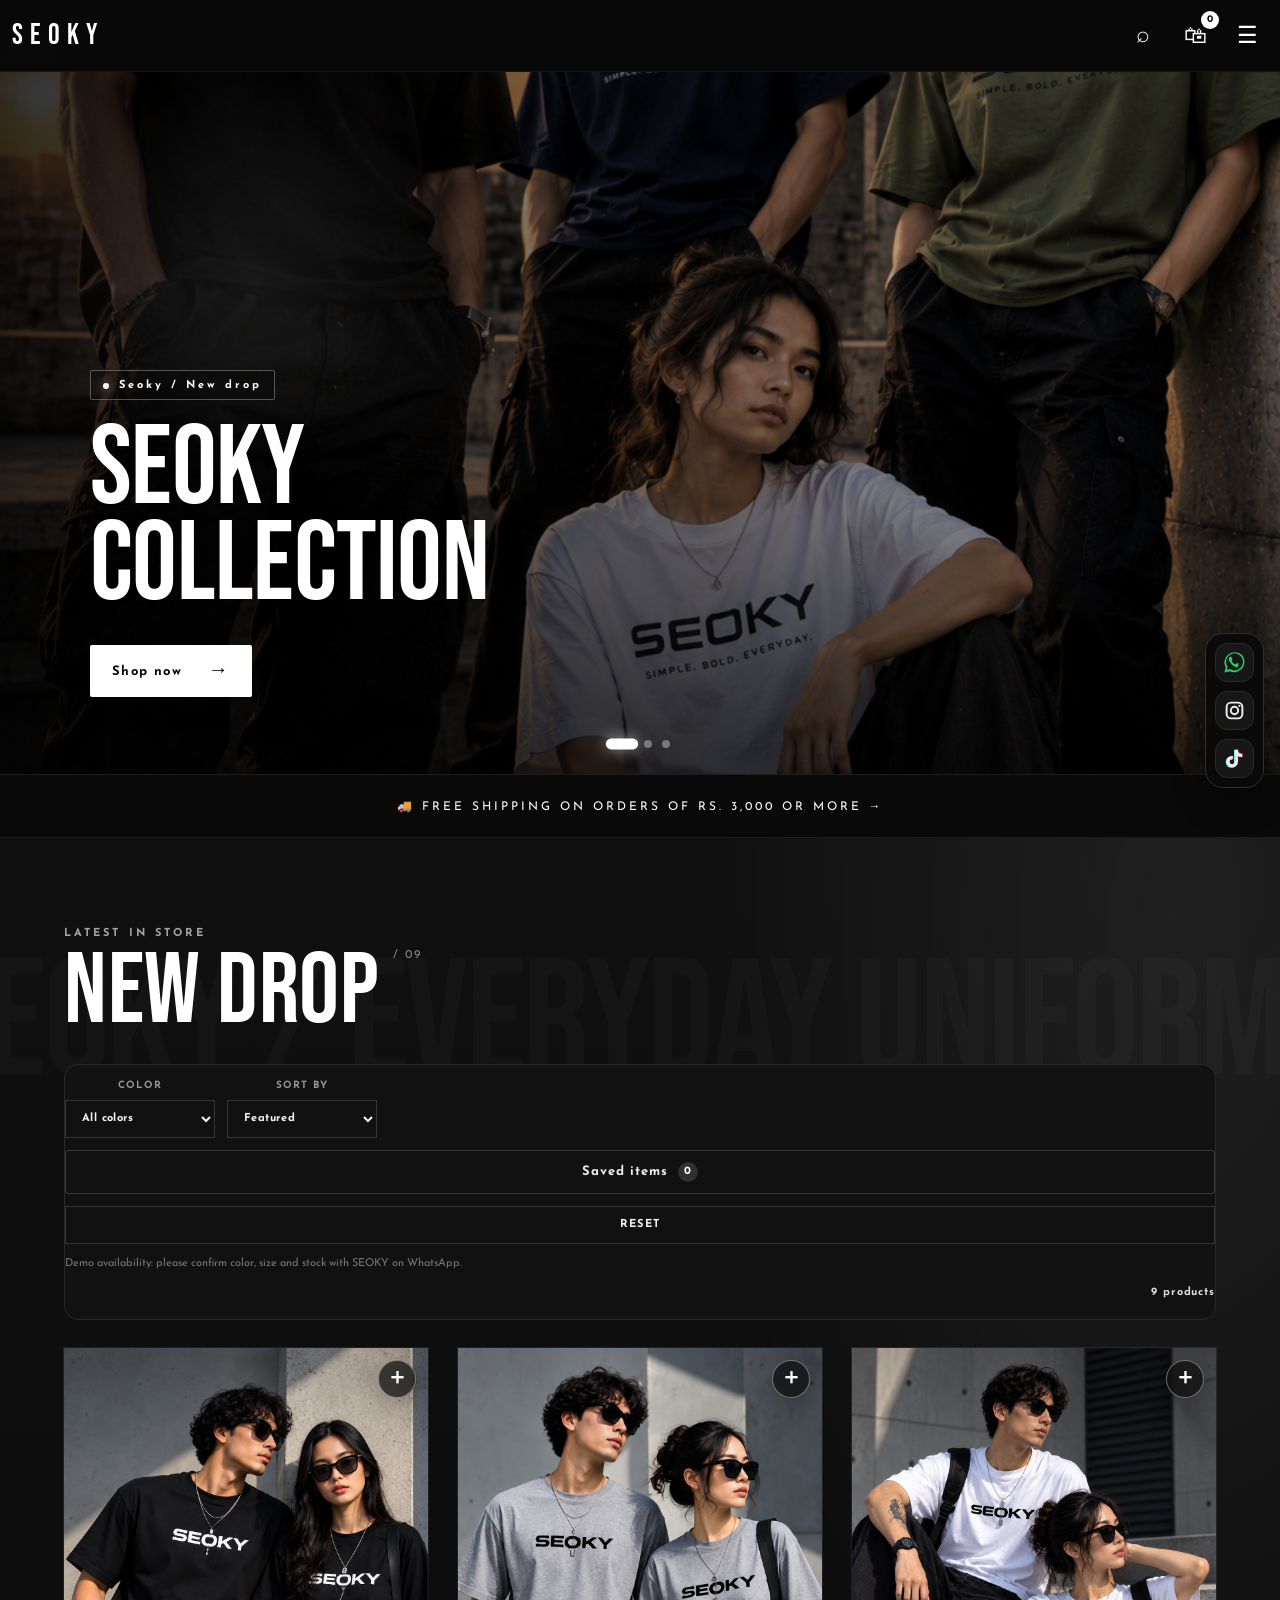
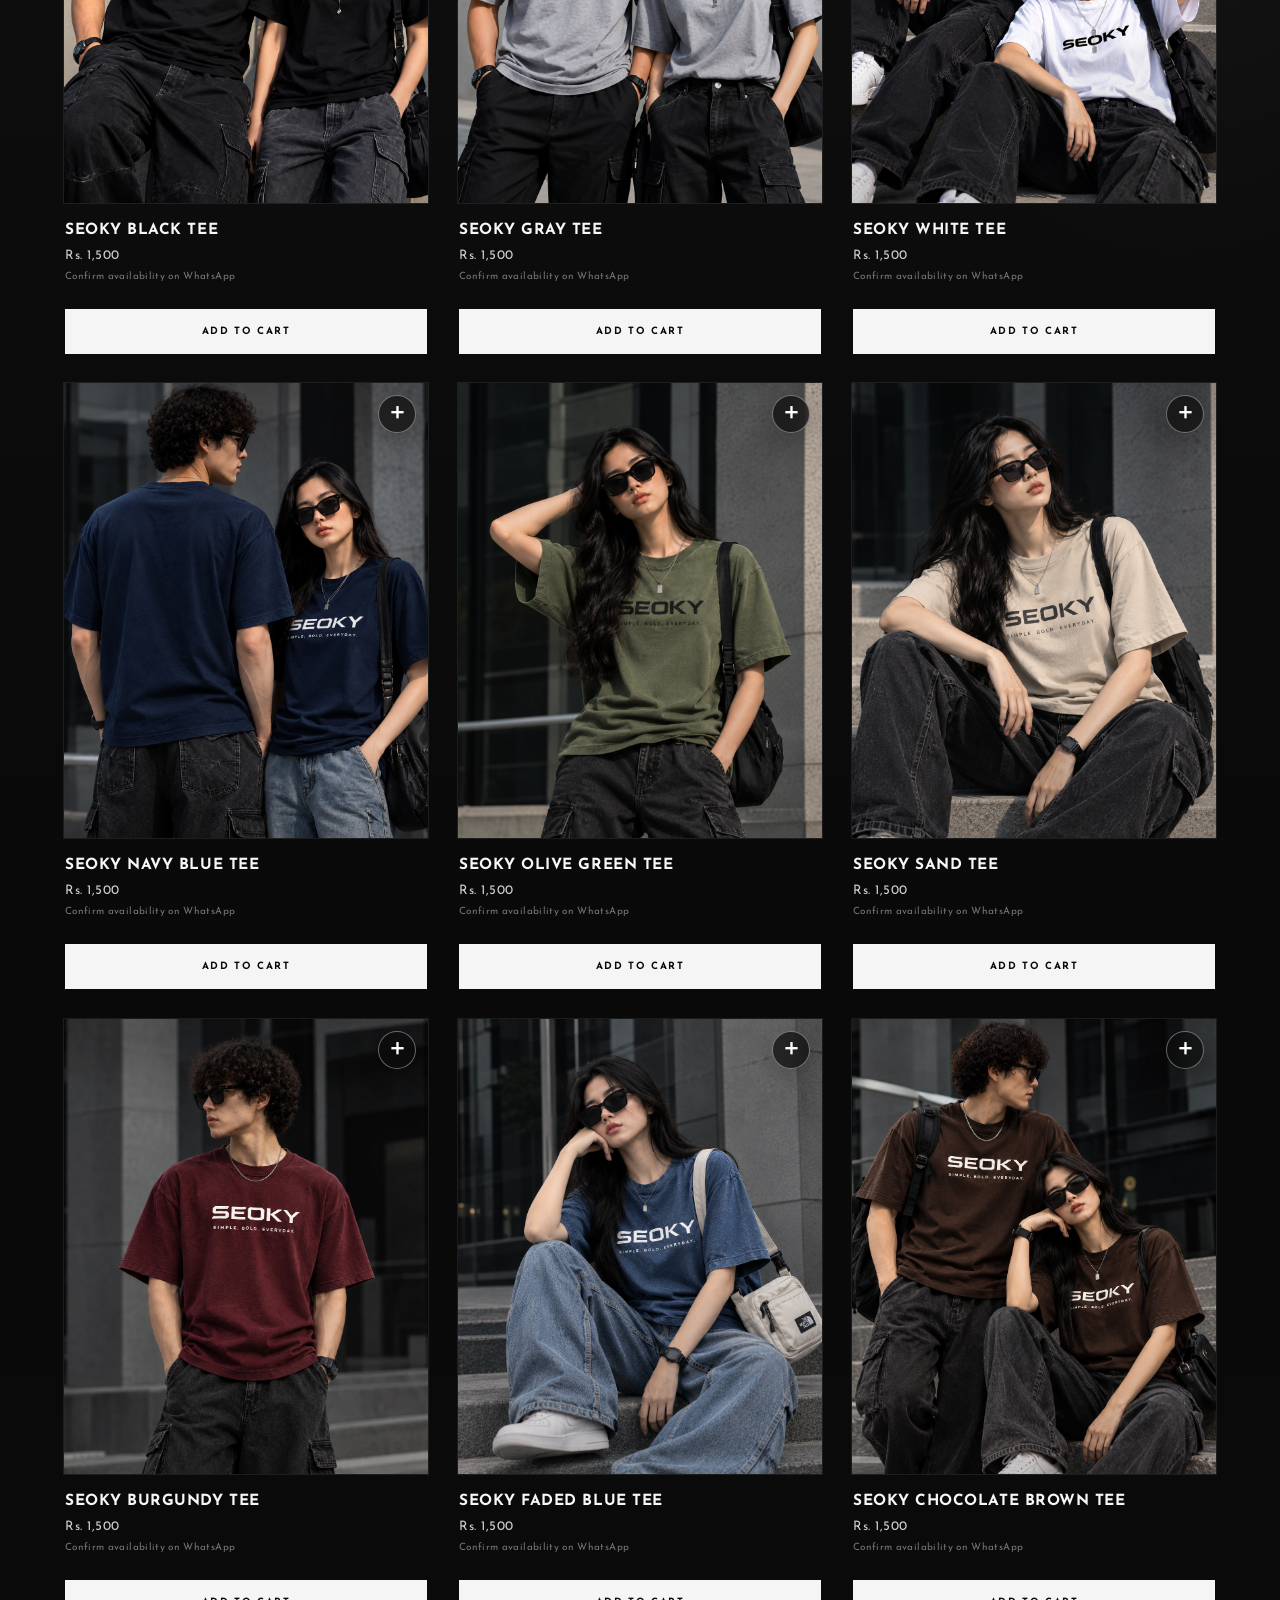
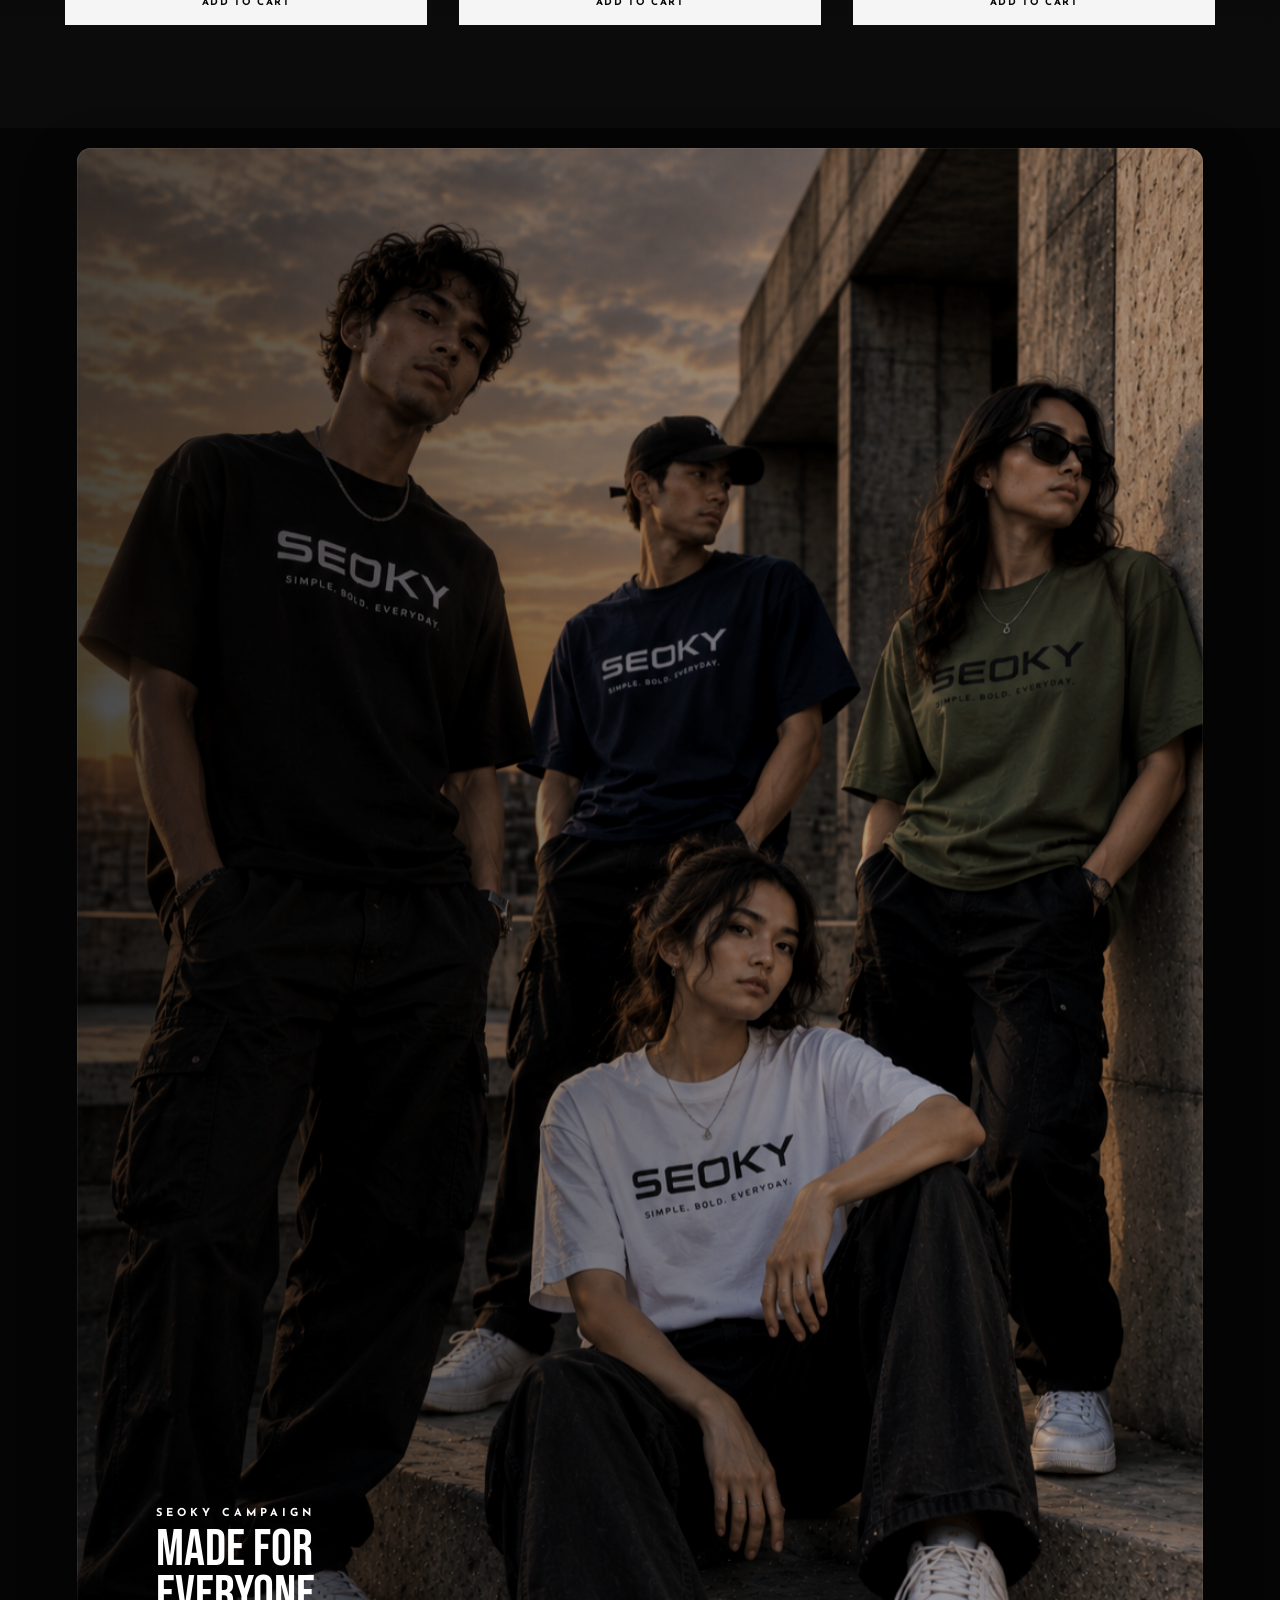
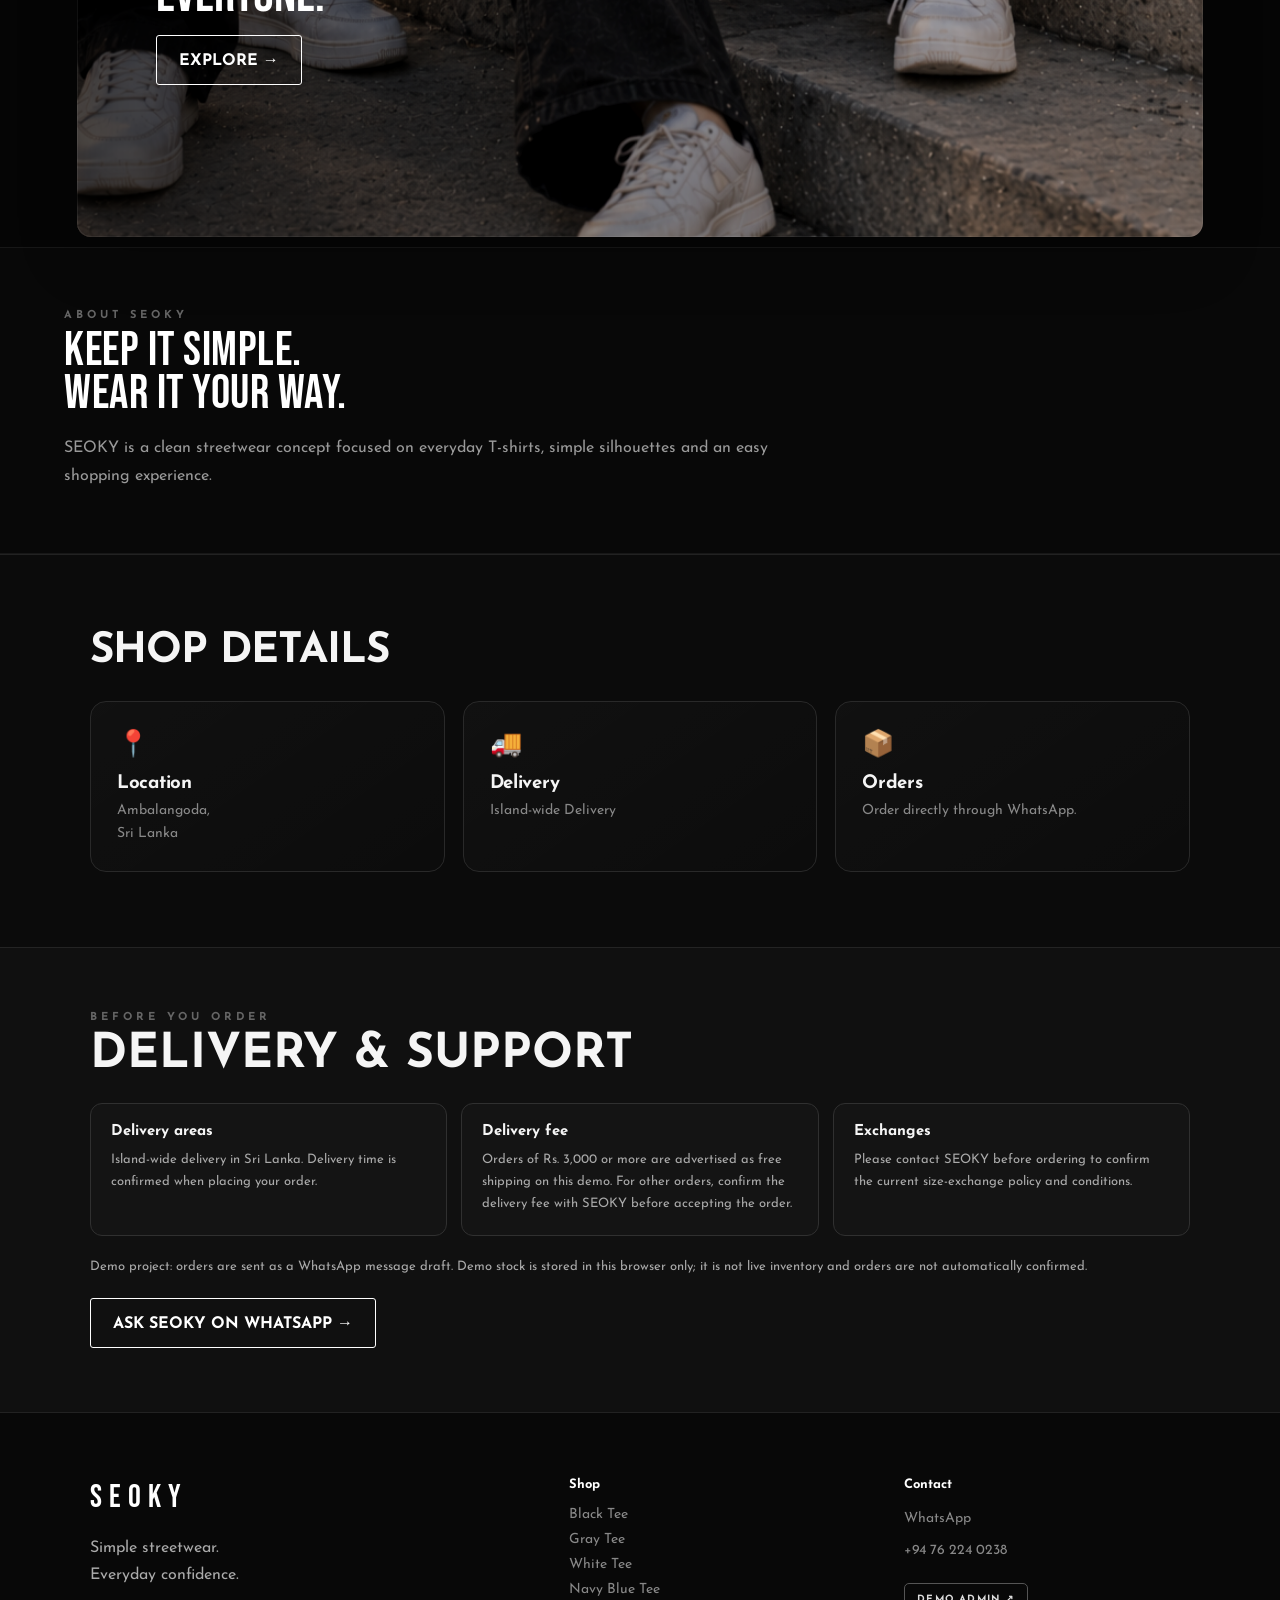
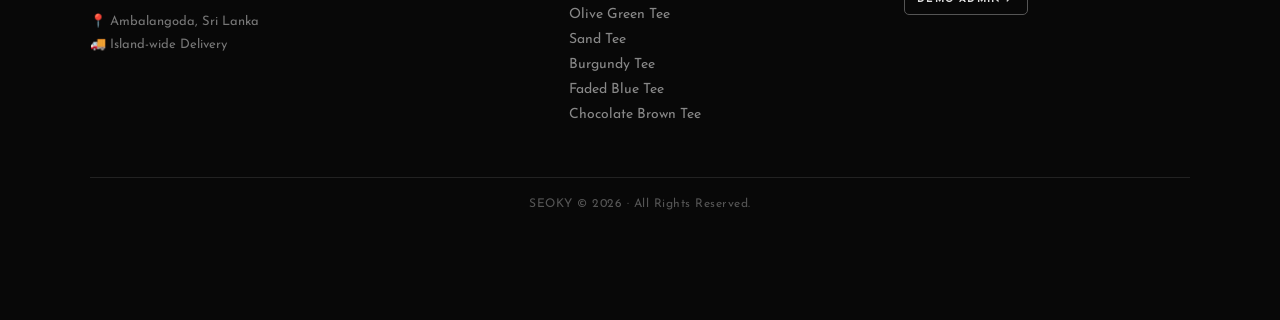
==== index.html @ b5421889 "Add files via upload" ====
<!DOCTYPE html>
<html lang="en">
<head>
<meta charset="UTF-8">
<meta name="viewport" content="width=device-width, initial-scale=1.0">
<meta name="theme-color" content="#080808">
<link rel="manifest" href="manifest.json">
<meta name="color-scheme" content="dark">
<title>SEOKY — Everyday Streetwear T-Shirts</title>
<meta name="description" content="Discover SEOKY everyday streetwear T-shirts in versatile colors. Simple style, easy WhatsApp ordering, and island-wide delivery in Sri Lanka.">
<meta property="og:title" content="SEOKY — Everyday Streetwear">
<meta property="og:description" content="Keep it simple. Wear it your way. Explore SEOKY T-shirts.">
<meta property="og:type" content="website">

<link rel="preconnect" href="https://fonts.googleapis.com">
<link rel="preconnect" href="https://fonts.gstatic.com" crossorigin>
<link href="https://fonts.googleapis.com/css2?family=Bebas+Neue&family=Josefin+Sans:wght@400;500;600;700&display=swap" rel="stylesheet">
<style>
*{
  box-sizing:border-box;
  margin:0;
  padding:0
}

html{
  scroll-behavior:smooth;
  background:#080808
}

body{
  font-family:'Josefin Sans',Arial,Helvetica,sans-serif;
  background:#0b0b0b;
  color:#f5f5f5;
  overflow-x:hidden
}

button,
input,
textarea,
select{
  font:inherit
}

button{
  border:0;
  cursor:pointer
}

a{
  text-decoration:none;
  color:inherit
}

img{
  display:block
}

::selection{
  background:#fff;
  color:#000
}

.logo,
.hero h1,
.section h2,
.campaign-content h3,
.seoky-modal-info h2,
.checkout-title,
.auth-title{
  font-family:'Bebas Neue',Impact,sans-serif;
  font-weight:400
}

.logo{
  letter-spacing:7px
}

.hero h1{
  letter-spacing:1px
}

.section h2{
  letter-spacing:.5px
}

/* =====================================================
   GLOBAL PREMIUM EFFECTS
===================================================== */

.section,
.campaign,
.seoky-shop-details,
.footer-brand,
.footer-links,
.footer-contact{
  opacity:0;
  transform:translateY(28px);
  transition:
    opacity .8s ease,
    transform .8s cubic-bezier(.2,.8,.2,1)
}

.section.revealed,
.campaign.revealed,
.seoky-shop-details.revealed,
.footer-brand.revealed,
.footer-links.revealed,
.footer-contact.revealed{
  opacity:1;
  transform:none
}

.product{
  opacity:0;
  transform:translateY(24px);
  transition:
    opacity .65s ease,
    transform .65s cubic-bezier(.2,.8,.2,1)
}

.product.revealed{
  opacity:1;
  transform:none
}

.product:nth-child(2){
  transition-delay:.08s
}

.product:nth-child(3){
  transition-delay:.16s
}

.cta,
.add,
.checkout,
.auth-submit{
  position:relative;
  overflow:hidden
}

.cta::after,
.add::after,
.checkout::after,
.auth-submit::after{
  content:"";
  position:absolute;
  top:-100%;
  left:-120%;
  width:70%;
  height:300%;
  background:linear-gradient(
    90deg,
    transparent,
    rgba(255,255,255,.22),
    transparent
  );
  transform:rotate(18deg);
  transition:left .65s ease;
  pointer-events:none
}

.cta:hover::after,
.add:hover::after,
.checkout:hover::after,
.auth-submit:hover::after{
  left:140%
}


/* =====================================================
   HEADER
===================================================== */

.header{
  position:sticky;
  top:0;
  z-index:500;
  height:72px;
  background:rgba(8,8,8,.94);
  color:#fff;
  display:flex;
  align-items:center;
  justify-content:space-between;
  padding:0 22px;
  border-bottom:1px solid rgba(255,255,255,.06);
  backdrop-filter:blur(18px);
  -webkit-backdrop-filter:blur(18px)
}

.logo{
  font-size:29px;
  transition:letter-spacing .3s ease
}

.logo:hover{
  letter-spacing:9px
}

.header-actions{
  display:flex;
  align-items:center;
  gap:10px
}

.icon-btn{
  width:42px;
  height:42px;
  display:grid;
  place-items:center;
  background:transparent;
  color:#fff;
  font-size:23px;
  border-radius:10px;
  transition:
    transform .25s ease,
    background .25s ease
}

.icon-btn:hover{
  transform:translateY(-2px);
  background:rgba(255,255,255,.07)
}

.cart-wrap{
  position:relative
}

.badge{
  position:absolute;
  right:-3px;
  top:-4px;
  width:18px;
  height:18px;
  border-radius:50%;
  background:#fff;
  color:#000;
  font-size:10px;
  font-weight:800;
  display:grid;
  place-items:center;
  transition:transform .25s ease
}

.badge.bump{
  animation:badgeBump .35s ease
}

/* =====================================================
   PROFESSIONAL MENU — CLEAN PREMIUM TYPE + MICRO MOTION
===================================================== */

.menu-card{
  position:absolute;
  top:82px;
  right:15px;
  width:285px;
  padding:12px;
  border-radius:18px;
  background:
    linear-gradient(
      145deg,
      rgba(29,29,29,.97),
      rgba(12,12,12,.97)
    );
  color:#fff;
  border:1px solid rgba(255,255,255,.11);
  box-shadow:
    0 25px 80px rgba(0,0,0,.7),
    inset 0 1px rgba(255,255,255,.05);
  backdrop-filter:blur(24px);
  -webkit-backdrop-filter:blur(24px);
  display:none;
  z-index:550;
  overflow:hidden
}

.menu-card.open{
  display:block;
  animation:menuIn .32s cubic-bezier(.2,.8,.2,1)
}

.menu-card::before{
  content:"";
  position:absolute;
  width:160px;
  height:160px;
  top:-90px;
  right:-70px;
  background:rgba(255,255,255,.05);
  border-radius:50%;
  filter:blur(20px);
  pointer-events:none
}

.menu-card::after{
  content:"";
  position:absolute;
  left:-35%;
  top:0;
  width:35%;
  height:100%;
  background:linear-gradient(90deg,transparent,rgba(255,255,255,.035),transparent);
  transform:skewX(-16deg) translateX(0);
  pointer-events:none;
  opacity:0
}

.menu-card.open::after{
  animation:menuSheen .75s ease .08s 1 forwards
}

@keyframes menuSheen{
  0%{opacity:0;transform:skewX(-16deg) translateX(0)}
  15%{opacity:1}
  100%{opacity:0;transform:skewX(-16deg) translateX(430%)}
}

.menu-head{
  padding:12px 12px 14px;
  border-bottom:1px solid rgba(255,255,255,.08);
  margin-bottom:7px
}

.menu-head-title{
  font-family:'Bebas Neue',Impact,sans-serif;
  font-size:25px;
  font-weight:400;
  letter-spacing:4.5px;
  line-height:1;
  color:#f1f1f1;
  text-shadow:none
}

.menu-head-sub{
  color:#5f5f5f;
  font-size:8px;
  letter-spacing:2.4px;
  margin-top:6px;
  font-weight:700
}

.menu-card a{
  position:relative;
  display:flex;
  align-items:center;
  gap:13px;
  min-height:47px;
  padding:10px 11px;
  border-radius:11px;
  color:#b8b8b8;
  font-family:'Josefin Sans',Arial,Helvetica,sans-serif;
  font-size:13px;
  font-weight:650;
  letter-spacing:.1px;
  line-height:1.2;
  border:1px solid transparent;
  opacity:0;
  transform:translate3d(10px,0,0);
  transition:
    color .22s ease,
    background .22s ease,
    border-color .22s ease,
    transform .28s cubic-bezier(.2,.8,.2,1);
}

.menu-card.open a{
  opacity:1;
  transform:translate3d(0,0,0);
}

.menu-card.open a:nth-of-type(1){transition-delay:.02s}
.menu-card.open a:nth-of-type(2){transition-delay:.045s}
.menu-card.open a:nth-of-type(3){transition-delay:.07s}
.menu-card.open a:nth-of-type(4){transition-delay:.095s}
.menu-card.open a:nth-of-type(5){transition-delay:.12s}
.menu-card.open a:nth-of-type(6){transition-delay:.145s}
.menu-card.open a:nth-of-type(7){transition-delay:.17s}
.menu-card.open a:nth-of-type(8){transition-delay:.195s}
.menu-card.open a:nth-of-type(9){transition-delay:.22s}

.menu-card a:hover{
  background:rgba(255,255,255,.045);
  border-color:rgba(255,255,255,.06);
  color:#f1f1f1;
  transform:translate3d(3px,0,0)!important;
}

.menu-icon{
  width:28px;
  height:28px;
  border-radius:8px;
  display:grid;
  place-items:center;
  background:#191919;
  color:#a9a9a9;
  font-size:12px;
  flex-shrink:0;
  border:1px solid rgba(255,255,255,.035);
  transition:
    transform .22s cubic-bezier(.2,.8,.2,1),
    background .22s ease,
    color .22s ease,
    border-color .22s ease;
}

.menu-card a:hover .menu-icon{
  background:#242424;
  color:#fff;
  border-color:rgba(255,255,255,.09);
  transform:scale(1.05);
}

.menu-arrow{
  margin-left:auto;
  color:#4b4b4b;
  font-size:14px;
  transition:transform .22s cubic-bezier(.2,.8,.2,1),color .22s ease
}

.menu-card a:hover .menu-arrow{
  color:#bdbdbd;
  transform:translateX(4px)
}

.menu-divider{
  height:1px;
  background:rgba(255,255,255,.07);
  margin:7px 5px
}

.menu-auth{
  background:rgba(255,255,255,.018)
}

.menu-auth.login .menu-icon{
  background:#e9e9e9;
  color:#080808;
  border-color:#e9e9e9
}

@media(max-width:700px){
  .menu-head-title{
    font-size:24px;
    letter-spacing:4.2px
  }

  .menu-card a{
    min-height:48px;
    font-size:13px;
    font-weight:650;
    gap:13px
  }

  .menu-card a:active{
    background:rgba(255,255,255,.065);
    transform:scale(.985)!important;
    color:#fff
  }

  .menu-card a:active .menu-icon{
    transform:scale(.96)
  }

  .menu-card a:active .menu-arrow{
    transform:translateX(3px)
  }
}

@media(prefers-reduced-motion:reduce){
  .menu-card.open a{
    transition:none!important
  }
}

/* =====================================================
   HERO
===================================================== */

.hero{
  position:relative;
  height:min(78vh,720px);
  min-height:530px;
  overflow:hidden;
  background:#111
}

.hero-slider{
  width:100%;
  height:100%;
  position:relative
}

.hero-slide{
  position:absolute;
  inset:0;
  opacity:0;
  visibility:hidden;
  transition:
    opacity .75s ease,
    visibility .75s ease
}

.hero-slide.active{
  opacity:1;
  visibility:visible
}

.hero-slide img{
  width:100%;
  height:100%;
  object-fit:cover;
  filter:brightness(.78);
  transform:scale(1.08);
  transition:transform 6s cubic-bezier(.2,.7,.2,1)
}

.hero-slide.active img{
  transform:scale(1)
}

.hero:after{
  content:"";
  position:absolute;
  inset:0;
  pointer-events:none;
  background:
    linear-gradient(
      90deg,
      rgba(0,0,0,.65),
      rgba(0,0,0,.05) 75%
    ),
    linear-gradient(
      0deg,
      rgba(0,0,0,.55),
      transparent 48%
    )
}

.hero::before{
  content:"";
  position:absolute;
  inset:0;
  z-index:2;
  pointer-events:none;
  opacity:.18;
  background:
    radial-gradient(
      circle at 20% 30%,
      rgba(255,255,255,.15),
      transparent 18%
    );
  animation:heroGlow 6s ease-in-out infinite alternate
}

.hero-content{
  position:absolute;
  z-index:3;
  left:7%;
  bottom:11%;
  color:#fff;
  animation:fadeUp .9s ease both
}

.eyebrow{
  font-size:12px;
  letter-spacing:5px;
  margin-bottom:12px;
  font-weight:700
}

.hero h1{
  font-size:clamp(55px,10vw,100px);
  line-height:.82;
  margin-bottom:26px
}

.cta{
  background:#fff;
  color:#080808;
  padding:15px 22px;
  border-radius:3px;
  font-weight:800;
  display:inline-flex;
  gap:20px;
  align-items:center;
  transition:
    transform .25s ease,
    box-shadow .25s ease
}

.cta:hover{
  transform:translateY(-3px);
  box-shadow:0 12px 35px rgba(0,0,0,.3)
}

.dots{
  position:absolute;
  z-index:5;
  bottom:25px;
  left:50%;
  transform:translateX(-50%);
  display:flex;
  gap:9px
}

.dot{
  width:8px;
  height:8px;
  border-radius:50%;
  background:#777;
  cursor:pointer;
  transition:.3s ease
}

.dot.active{
  background:#fff;
  transform:scale(1.35);
  box-shadow:0 0 12px rgba(255,255,255,.6)
}

/* =====================================================
   TICKER
===================================================== */

.ticker{
  min-height:64px;
  background:#090909;
  color:#fff;
  display:flex;
  align-items:center;
  justify-content:center;
  gap:18px;
  font-size:12px;
  letter-spacing:3px;
  text-align:center;
  padding:15px 18px;
  border-top:1px solid #1c1c1c;
  border-bottom:1px solid #1c1c1c;
  position:relative;
  overflow:hidden
}

.ticker::before{
  content:"";
  position:absolute;
  width:180px;
  height:100%;
  left:-200px;
  top:0;
  background:linear-gradient(
    90deg,
    transparent,
    rgba(255,255,255,.06),
    transparent
  );
  transform:skewX(-20deg);
  animation:tickerShine 5s infinite
}

/* =====================================================
   SECTIONS
===================================================== */

.section{
  padding:62px 6%;
  background:#0b0b0b
}

.section-head{
  display:flex;
  align-items:end;
  justify-content:space-between;
  gap:20px;
  margin-bottom:28px
}

.kicker{
  font-size:11px;
  letter-spacing:4px;
  color:#666;
  margin-bottom:8px;
  font-weight:800
}

.section h2{
  font-size:48px;
  line-height:.9;
  color:#fff
}

.view{
  font-size:13px;
  font-weight:700;
  color:#aaa;
  transition:.2s ease
}

.view:hover{
  color:#fff;
  transform:translateX(4px)
}

/* =====================================================
   PRODUCTS
===================================================== */

.products{
  display:grid;
  grid-template-columns:repeat(3,minmax(0,1fr));
  gap:18px
}

.product{
  position:relative;
  cursor:pointer
}

.product-img{
  position:relative;
  background:#f1f1f1;
  border-radius:12px;
  overflow:hidden;
  aspect-ratio:1/1.15;
  box-shadow:0 10px 35px rgba(0,0,0,.15);
  transition:
    transform .35s cubic-bezier(.2,.8,.2,1),
    box-shadow .35s ease
}

.product:hover .product-img{
  transform:translateY(-7px);
  box-shadow:0 22px 55px rgba(0,0,0,.32)
}

.product-img img{
  width:100%;
  height:100%;
  object-fit:cover;
  transition:transform .6s cubic-bezier(.2,.8,.2,1)
}

.product:hover .product-img img{
  transform:scale(1.055)
}

.heart{
  position:absolute;
  right:12px;
  top:12px;
  width:38px;
  height:38px;
  border-radius:11px;
  border:1px solid rgba(255,255,255,.24);
  background:rgba(12,12,12,.72);
  color:#fff;
  display:grid;
  place-items:center;
  font-size:22px;
  font-weight:700;
  line-height:1;
  z-index:2;
  cursor:pointer;
  backdrop-filter:blur(8px);
  -webkit-backdrop-filter:blur(8px);
  box-shadow:0 8px 22px rgba(0,0,0,.22);
  transition:
    transform .25s cubic-bezier(.2,.8,.2,1),
    background .25s ease,
    border-color .25s ease,
    box-shadow .25s ease
}

.heart:hover{
  transform:translateY(-3px) scale(1.08) rotate(3deg);
  border-color:rgba(255,255,255,.7);
  box-shadow:0 12px 28px rgba(0,0,0,.35)
}

.heart:active{
  transform:scale(.9)
}

.heart.liked{
  color:#111;
  background:#fff;
  border-color:#fff;
  animation:savePop .5s cubic-bezier(.2,.8,.2,1)
}

@keyframes savePop{
  0%{transform:scale(.82) rotate(-10deg)}
  45%{transform:scale(1.22) rotate(6deg)}
  70%{transform:scale(.94) rotate(-2deg)}
  100%{transform:scale(1) rotate(0)}
}

.product-info{
  padding-top:15px
}

.product-title{
  font-size:16px;
  font-weight:800;
  color:#fff
}

.price{
  font-size:14px;
  color:#777;
  margin-top:7px
}

.add{
  margin-top:13px;
  background:#fff;
  color:#080808;
  border-radius:6px;
  padding:12px 14px;
  width:100%;
  font-weight:800;
  font-size:12px;
  letter-spacing:.7px;
  transition:
    transform .25s ease,
    box-shadow .25s ease
}

.add:hover{
  transform:translateY(-3px);
  box-shadow:0 12px 30px rgba(0,0,0,.25)
}

/* =====================================================
   CAMPAIGN
===================================================== */

.campaign{
  margin:20px 6% 10px;
  position:relative;
  overflow:hidden;
  border-radius:14px;
  background:#111;
  min-height:330px
}

.campaign img{
  width:100%;
  height:100%;
  min-height:330px;
  object-fit:cover;
  filter:brightness(.68);
  transition:transform 1s ease
}

.campaign:hover img{
  transform:scale(1.035)
}

.campaign::after{
  content:"";
  position:absolute;
  inset:0;
  background:
    linear-gradient(
      90deg,
      rgba(0,0,0,.6),
      transparent 75%
    );
  pointer-events:none
}

.campaign-content{
  position:absolute;
  z-index:2;
  inset:auto 7% 9%;
  color:#fff;
  animation:fadeUp .8s ease both
}

.campaign-content h3{
  font-size:52px;
  line-height:.9;
  margin:5px 0 15px
}

.outline{
  background:transparent;
  color:#fff;
  border:1px solid #fff
}

.outline:hover{
  background:#fff;
  color:#000
}

/* =====================================================
   ABOUT
===================================================== */

.about{
  background:#080808;
  color:#fff;
  border-top:1px solid #171717;
  border-bottom:1px solid #171717
}

.about p{
  max-width:720px;
  color:#999;
  line-height:1.8;
  margin-top:18px
}

/* =====================================================
   SHOP DETAILS
===================================================== */

.seoky-shop-details{
  padding:75px 6%;
  border-top:1px solid #222;
  background:#0b0b0b;
  font-family:'Josefin Sans',Arial,Helvetica,sans-serif
}

.seoky-shop-details-inner{
  max-width:1100px;
  margin:auto
}

.seoky-shop-details h2{
  font-family:'Josefin Sans',Arial,Helvetica,sans-serif;
  font-size:42px;
  font-weight:800;
  letter-spacing:-1px
}

.seoky-modal-label{
  font-size:11px;
  letter-spacing:.18em;
  font-weight:800;
  margin:0 0 8px;
  color:#777
}

.seoky-info-grid{
  display:grid;
  grid-template-columns:repeat(3,1fr);
  gap:18px;
  margin-top:28px
}

.seoky-info-grid>div{
  border:1px solid #292929;
  border-radius:16px;
  padding:26px;
  background:
    linear-gradient(
      145deg,
      rgba(255,255,255,.025),
      rgba(255,255,255,.005)
    );
  transition:
    transform .3s ease,
    border-color .3s ease,
    background .3s ease
}

.seoky-info-grid>div:hover{
  transform:translateY(-6px);
  border-color:#555;
  background:rgba(255,255,255,.035)
}

.seoky-info-grid span{
  font-size:26px
}

.seoky-info-grid h3{
  margin:15px 0 7px;
  font-family:'Josefin Sans',Arial,sans-serif;
  font-weight:800;
  letter-spacing:-.3px
}

.seoky-info-grid p{
  margin:0;
  color:#888;
  line-height:1.6;
  font-size:14px
}

/* =====================================================
   FOOTER
===================================================== */

.footer{
  position:relative;
  padding:65px 6% 110px;
  background:#080808;
  color:#fff;
  border-top:1px solid #222;
  font-family:'Josefin Sans',Arial,Helvetica,sans-serif
}

.footer-grid{
  display:grid;
  grid-template-columns:1.5fr 1fr 1fr;
  gap:50px;
  max-width:1100px;
  margin:auto
}

.footer .logo{
  font-family:'Bebas Neue',Impact,sans-serif;
  letter-spacing:7px;
  font-size:32px
}

.footer p{
  color:#888;
  line-height:1.7;
  margin-top:12px;
  font-size:14px
}

.footer h4{
  font-family:'Josefin Sans',Arial,sans-serif;
  font-size:13px;
  letter-spacing:2px;
  margin-bottom:16px
}

.footer a{
  transition:.2s ease
}

.footer-brand{
  max-width:300px
}

.footer-brand .tagline{
  margin-top:18px;
  font-size:16px;
  line-height:1.7;
  color:#aaa
}

.footer-location{
  margin-top:20px;
  color:#777;
  font-size:13px;
  line-height:1.8
}

.footer-links a{
  display:block;
  color:#888;
  margin:10px 0;
  font-size:14px
}

.footer-links a:hover{
  transform:translateX(5px);
  color:#fff
}

.footer-contact p{
  color:#888;
  margin:8px 0
}

.footer-bottom{
  max-width:1100px;
  margin:45px auto 0;
  padding-top:20px;
  border-top:1px solid #222;
  text-align:center;
  color:#555;
  font-size:12px;
  letter-spacing:.5px
}

/* =====================================================
   WHATSAPP
===================================================== */

.whatsapp-float{
  position:fixed;
  right:20px;
  bottom:28px;
  width:58px;
  height:58px;
  border-radius:50%;
  background:#25D366;
  color:#fff;
  display:flex;
  align-items:center;
  justify-content:center;
  text-decoration:none;
  z-index:800;
  box-shadow:
    0 10px 30px rgba(0,0,0,.45),
    0 0 0 1px rgba(255,255,255,.08);
  transition:
    transform .25s ease,
    box-shadow .25s ease
}

.whatsapp-float svg{
  width:32px;
  height:32px;
  fill:#fff;
  display:block;
  position:relative;
  z-index:2
}

.whatsapp-float:hover{
  transform:scale(1.09) translateY(-2px);
  box-shadow:
    0 14px 35px rgba(0,0,0,.5),
    0 0 25px rgba(37,211,102,.28)
}

.whatsapp-float::after{
  content:"";
  position:absolute;
  inset:-2px;
  border-radius:50%;
  border:2px solid rgba(37,211,102,.5);
  animation:whatsappPulse 2.2s infinite
}

.whatsapp-label{
  position:absolute;
  right:68px;
  white-space:nowrap;
  background:#151515;
  color:#fff;
  border:1px solid #292929;
  padding:8px 11px;
  border-radius:8px;
  font-size:10px;
  font-weight:800;
  letter-spacing:.5px;
  opacity:0;
  transform:translateX(8px);
  pointer-events:none;
  transition:.25s ease
}

.whatsapp-float:hover .whatsapp-label{
  opacity:1;
  transform:none
}

/* =====================================================
   BOTTOM NAV
===================================================== */

.bottom-nav{
  position:fixed;
  z-index:600;
  bottom:0;
  left:0;
  right:0;
  height:72px;
  background:rgba(8,8,8,.97);
  color:#666;
  display:flex;
  justify-content:space-around;
  align-items:center;
  border-top:1px solid #222;
  backdrop-filter:blur(18px)
}

.nav-item{
  background:none;
  color:#666;
  display:flex;
  flex-direction:column;
  align-items:center;
  gap:5px;
  font-size:11px;
  transition:.2s ease
}

.nav-item span:first-child{
  font-size:22px
}

.nav-item.active,
.nav-item:hover{
  color:#fff
}

.nav-item sup{
  font-size:10px
}

/* =====================================================
   DRAWER / SEARCH
===================================================== */

.drawer,
.search-panel{
  position:fixed;
  z-index:900;
  inset:0;
  background:rgba(0,0,0,.72);
  display:none;
  backdrop-filter:blur(5px)
}

.drawer.open,
.search-panel.open{
  display:block;
  animation:backdropIn .25s ease
}

.drawer-card{
  position:absolute;
  right:0;
  top:0;
  height:100%;
  width:min(430px,92%);
  background:#121212;
  color:#fff;
  padding:25px;
  overflow:auto;
  border-left:1px solid #292929;
  box-shadow:-20px 0 70px rgba(0,0,0,.5);
  animation:drawerIn .35s cubic-bezier(.2,.8,.2,1)
}

.drawer-head{
  display:flex;
  justify-content:space-between;
  align-items:center;
  margin-bottom:24px
}

.close{
  font-size:26px;
  background:none;
  color:inherit;
  width:38px;
  height:38px;
  border-radius:50%;
  transition:.2s ease
}

.close:hover{
  background:#222;
  transform:rotate(90deg)
}

.cart-item{
  display:flex;
  gap:14px;
  padding:14px 0;
  border-bottom:1px solid #292929
}

.cart-item img{
  width:80px;
  height:90px;
  object-fit:cover;
  background:#f3f3f3;
  border-radius:8px
}

.cart-meta{
  flex:1
}

.cart-meta h4{
  margin-bottom:7px;
  font-size:13px
}

.qty{
  display:flex;
  align-items:center;
  gap:10px;
  margin-top:10px
}

.qty button{
  width:28px;
  height:28px;
  border:1px solid #444;
  background:#111;
  color:#fff;
  border-radius:5px;
  transition:.2s ease
}

.qty button:hover{
  border-color:#777
}

.remove-btn{
  margin-left:auto;
  background:none!important;
  color:#777!important;
  font-size:12px;
  border:0!important
}

.checkout{
  margin-top:24px;
  width:100%;
  background:#fff;
  color:#080808;
  padding:15px;
  border-radius:5px;
  font-weight:800
}

.empty{
  text-align:center;
  color:#777;
  padding:50px 10px
}

.search-card{
  position:absolute;
  top:0;
  left:0;
  right:0;
  background:#121212;
  color:#fff;
  padding:25px;
  border-bottom:1px solid #292929;
  box-shadow:0 20px 60px rgba(0,0,0,.45);
  animation:searchIn .3s ease
}

.search-row{
  display:flex;
  gap:10px
}

.search-row input{
  flex:1;
  padding:14px;
  border:1px solid #333;
  border-radius:7px;
  font-size:16px;
  outline:none;
  background:#090909;
  color:#fff;
  transition:.2s ease
}

.search-row input:focus{
  border-color:#777;
  box-shadow:0 0 0 3px rgba(255,255,255,.04)
}

/* =====================================================
   MODALS
===================================================== */

.modal-backdrop,
.seoky-modal-backdrop{
  position:fixed;
  inset:0;
  background:rgba(0,0,0,.76);
  z-index:1000;
  display:none;
  align-items:center;
  justify-content:center;
  padding:18px;
  backdrop-filter:blur(7px)
}

.modal-backdrop.open,
.seoky-modal-backdrop.open{
  display:flex;
  animation:backdropIn .25s ease
}

.modal{
  width:min(720px,100%);
  max-height:90vh;
  overflow:auto;
  background:#151515;
  color:#fff;
  border:1px solid #2b2b2b;
  border-radius:16px;
  padding:24px;
  position:relative;
  box-shadow:0 30px 100px rgba(0,0,0,.65);
  animation:modalIn .35s cubic-bezier(.2,.8,.2,1)
}

.modal-close{
  position:absolute;
  right:14px;
  top:12px;
  background:none;
  font-size:24px;
  color:inherit;
  width:38px;
  height:38px;
  border-radius:50%;
  transition:.2s ease
}

.modal-close:hover{
  background:#222;
  transform:rotate(90deg)
}

/* =====================================================
   PRODUCT MODAL
===================================================== */

.seoky-product-modal{
  width:min(760px,100%);
  max-height:92vh;
  overflow:auto;
  background:#151515;
  color:#fff;
  border:1px solid #2d2d2d;
  border-radius:16px;
  display:grid;
  grid-template-columns:1fr 1fr;
  position:relative;
  box-shadow:0 30px 100px rgba(0,0,0,.7);
  animation:modalIn .4s cubic-bezier(.2,.8,.2,1)
}

.seoky-modal-close{
  position:absolute;
  right:12px;
  top:8px;
  width:38px;
  height:38px;
  border-radius:50%;
  background:#fff;
  color:#111;
  font-size:28px;
  z-index:2;
  transition:.2s ease
}

.seoky-modal-close:hover{
  transform:rotate(90deg) scale(1.05)
}

.seoky-modal-image{
  padding:16px 16px 22px;
  align-self:start;
}

.seoky-modal-image img{
  width:100%;
  height:auto;
  min-height:0;
  display:block;
  object-fit:cover;
  border-radius:10px
}

.seoky-modal-info{
  padding:42px 28px 28px;
  display:flex;
  flex-direction:column;
  justify-content:center
}

.seoky-modal-info h2{
  font-size:42px;
  letter-spacing:.03em;
  margin:0 0 8px
}

.seoky-modal-price{
  font-size:20px;
  font-weight:800;
  margin-bottom:22px
}

.seoky-details-list{
  border-top:1px solid #2c2c2c;
  margin-bottom:22px
}

.seoky-details-list div{
  display:flex;
  justify-content:space-between;
  gap:20px;
  padding:12px 0;
  border-bottom:1px solid #2c2c2c;
  font-size:14px
}

.seoky-details-list span{
  color:#777
}

.seoky-details-list strong{
  text-align:right
}

.seoky-modal-cart{
  width:100%
}

/* =====================================================
   CHECKOUT
===================================================== */

.checkout-grid{
  display:grid;
  grid-template-columns:1fr 1fr;
  gap:20px;
  margin-top:20px
}

.checkout-grid input,
.checkout-grid textarea{
  width:100%;
  padding:12px;
  border:1px solid #333;
  border-radius:8px;
  margin:6px 0 12px;
  background:#0d0d0d;
  color:#fff;
  outline:none
}

.checkout-grid input:focus,
.checkout-grid textarea:focus{
  border-color:#777
}

.checkout-summary{
  border:1px solid #333;
  border-radius:12px;
  padding:18px;
  height:max-content;
  background:#101010
}

.checkout-summary p{
  margin:9px 0;
  color:#999
}

.checkout-discount{
  color:#4bd477!important;
  font-weight:700
}


/* =====================================================
   ADD TO CART FEEDBACK
===================================================== */

.add.cart-added{
  position:relative;
  background:#fff !important;
  color:#080808 !important;
  transform:scale(.985);
  box-shadow:0 0 0 1px rgba(255,255,255,.35),0 8px 28px rgba(255,255,255,.10);
  animation:seokyAddedPulse .32s ease-out;
}

.add.cart-added::after{
  content:"";
  position:absolute;
  left:50%;
  bottom:5px;
  width:22px;
  height:1px;
  background:rgba(8,8,8,.28);
  transform:translateX(-50%) scaleX(0);
  transform-origin:center;
  animation:seokyAddedLine .55s .05s ease-out forwards;
}

@keyframes seokyAddedPulse{
  0%{transform:scale(1)}
  55%{transform:scale(.965)}
  100%{transform:scale(.985)}
}

@keyframes seokyAddedLine{
  0%{transform:translateX(-50%) scaleX(0);opacity:0}
  45%{opacity:1}
  100%{transform:translateX(-50%) scaleX(1);opacity:.7}
}

/* =====================================================
   TOAST
===================================================== */

.toast{
  position:fixed;
  z-index:2000;
  left:50%;
  bottom:88px;
  transform:translate(-50%,20px);
  background:#fff;
  color:#080808;
  padding:13px 18px;
  border-radius:30px;
  font-size:13px;
  font-weight:800;
  opacity:0;
  pointer-events:none;
  transition:
    opacity .25s ease,
    transform .25s ease;
  box-shadow:0 15px 40px rgba(0,0,0,.4)
}

.toast.show{
  opacity:1;
  transform:translate(-50%,0)
}

/* =====================================================
   PRODUCT FEATURES
===================================================== */

.size-row{
  display:flex;
  gap:8px;
  flex-wrap:wrap;
  margin:12px 0 18px
}

.size-btn{
  min-width:46px;
  padding:10px 12px;
  border:1px solid #444;
  background:#111;
  color:#fff;
  border-radius:6px;
  font-weight:800;
  transition:.2s ease
}

.size-btn:hover{
  border-color:#888
}

.size-btn.active{
  background:#fff;
  color:#000;
  border-color:#fff
}

.size-guide{
  background:none;
  color:#aaa;
  text-decoration:underline;
  font-size:12px;
  font-weight:700;
  margin-bottom:18px
}

.size-guide:hover{
  color:#fff
}

.gallery-thumbs{
  display:flex;
  gap:6px;
  margin-top:8px;
  margin-bottom:8px;
  overflow:auto;
  position:relative;
  z-index:3;
}

.gallery-thumbs button{
  width:48px;
  height:48px;
  flex:0 0 48px;
  border:1px solid #444;
  background:#111;
  border-radius:5px;
  padding:2px;
  cursor:pointer;
  opacity:.72;
  transition:
    border-color .2s ease,
    opacity .2s ease,
    transform .2s ease
}

.gallery-thumbs button:hover{
  opacity:1;
  transform:translateY(-2px)
}

.gallery-thumbs button.active{
  border-color:#fff;
  opacity:1;
  transform:translateY(-2px)
}

.gallery-thumbs img{
  width:100%;
  height:100%;
  aspect-ratio:1 / 1;
  object-fit:cover;
  border-radius:3px;
  display:block
}

@keyframes seokyGallerySwap{
  from{
    opacity:0;
    transform:translateX(12px) scale(.985)
  }
  to{
    opacity:1;
    transform:translateX(0) scale(1)
  }
}

#seokyModalImage.gallery-swap{
  animation:seokyGallerySwap .35s ease both
}

/* Clean wishlist save feedback — keeps the ＋ button, shows SAVED underneath */
.wishlist-saved-note{
  position:absolute;
  top:56px;
  right:12px;
  z-index:3;
  padding:4px 7px;
  border:1px solid rgba(255,255,255,.16);
  border-radius:999px;
  background:rgba(8,8,8,.78);
  color:#fff;
  font-size:8px;
  font-weight:900;
  letter-spacing:1.2px;
  line-height:1;
  opacity:0;
  transform:translateY(-5px) scale(.92);
  pointer-events:none;
  backdrop-filter:blur(7px);
  -webkit-backdrop-filter:blur(7px);
  box-shadow:0 7px 18px rgba(0,0,0,.25);
  transition:opacity .22s ease,transform .28s cubic-bezier(.2,.8,.2,1),border-color .22s ease;
}
.wishlist-saved-note.show{
  opacity:1;
  transform:translateY(0) scale(1);
  border-color:rgba(255,255,255,.42);
}
.heart.liked{
  animation:savePop .5s cubic-bezier(.2,.8,.2,1),saveGlow 1.2s ease-out;
}
@keyframes saveGlow{
  0%{box-shadow:0 0 0 0 rgba(255,255,255,.34),0 8px 22px rgba(0,0,0,.22)}
  55%{box-shadow:0 0 0 10px rgba(255,255,255,0),0 10px 28px rgba(255,255,255,.12)}
  100%{box-shadow:0 8px 22px rgba(0,0,0,.22)}
}
@media(max-width:700px){
  .wishlist-saved-note{top:55px;right:10px;font-size:7px;padding:4px 6px}
}

.wishlist-btn{
  position:relative;
  background:rgba(255,255,255,.035);
  color:#bdbdbd;
  font-size:12px;
  font-weight:800;
  letter-spacing:1.4px;
  min-width:78px;
  height:40px;
  padding:0 13px;
  margin-left:auto;
  border:1px solid #303030;
  border-radius:8px;
  overflow:hidden;
  transition:color .25s ease,background .25s ease,border-color .25s ease,transform .2s ease;
}

.wishlist-btn::after{
  content:"";
  position:absolute;
  left:12px;
  right:12px;
  bottom:6px;
  height:1px;
  background:#fff;
  transform:scaleX(0);
  transform-origin:left;
  transition:transform .35s cubic-bezier(.2,.8,.2,1);
}

.wishlist-btn:active{transform:scale(.94)}

.wishlist-btn.liked{
  color:#fff;
  background:#171717;
  border-color:#666;
  animation:wishlistSavedPop .45s cubic-bezier(.2,.8,.2,1);
}

.wishlist-btn.liked::after{
  transform:scaleX(1);
}

.wishlist-btn.wishlist-burst{
  animation:wishlistBurst .55s cubic-bezier(.2,.8,.2,1);
}

@keyframes wishlistSavedPop{
  0%{transform:scale(.9);opacity:.65}
  45%{transform:scale(1.08)}
  100%{transform:scale(1);opacity:1}
}

@keyframes wishlistBurst{
  0%{box-shadow:0 0 0 0 rgba(255,255,255,0)}
  45%{box-shadow:0 0 0 9px rgba(255,255,255,.08)}
  100%{box-shadow:0 0 0 18px rgba(255,255,255,0)}
}

.product-actions{
  display:flex;
  align-items:center;
  gap:8px
}

.stock{
  font-size:11px;
  color:#777;
  margin-top:8px
}

.shipping-progress{
  padding:12px;
  background:#181818;
  border:1px solid #292929;
  border-radius:8px;
  margin-top:15px;
  font-size:12px
}

.shipping-bar{
  height:5px;
  background:#333;
  border-radius:5px;
  overflow:hidden;
  margin-top:7px
}

.shipping-bar i{
  display:block;
  height:100%;
  background:#fff;
  transition:width .45s ease
}

.recently-viewed{
  display:flex;
  gap:12px;
  overflow:auto
}

.recent-card{
  min-width:140px
}

.recent-card img{
  width:140px;
  height:160px;
  object-fit:cover;
  border-radius:8px
}

.review-box{
  margin-top:20px;
  padding-top:18px;
  border-top:1px solid #2c2c2c
}

.review-stars{
  letter-spacing:2px
}

.promo-row{
  display:flex;
  gap:8px;
  margin-top:15px
}

.promo-row input{
  flex:1;
  padding:11px;
  border:1px solid #333;
  border-radius:6px;
  background:#0d0d0d;
  color:#fff;
  outline:none
}

.promo-row button{
  padding:11px 14px;
  background:#fff;
  color:#000;
  border-radius:6px;
  font-weight:800
}

.size-guide-modal{
  max-width:520px
}

.size-table{
  width:100%;
  border-collapse:collapse;
  margin-top:15px
}

.size-table th,
.size-table td{
  border:1px solid #333;
  padding:10px;
  text-align:center;
  font-size:13px
}

.size-table th{
  background:#0d0d0d
}

/* =====================================================
   CINEMATIC AUTH SCENE
===================================================== */

.auth-scene{
  position:fixed;
  inset:0;
  z-index:1700;
  display:none;
  overflow:hidden;
  background:#020202;
  color:#fff
}

.auth-scene.open{
  display:block;
  animation:sceneIn .45s ease
}

.auth-room{
  position:absolute;
  inset:0;
  background:
    radial-gradient(
      circle at 50% 42%,
      rgba(255,220,130,.035),
      transparent 24%
    ),
    linear-gradient(
      #010101,
      #050505 60%,
      #020202
    );
  transition:
    background 1.8s ease,
    filter 1.8s ease
}

.auth-room::before{
  content:"";
  position:absolute;
  inset:0;
  background:
    linear-gradient(
      90deg,
      rgba(255,255,255,.018) 1px,
      transparent 1px
    );
  background-size:80px 80px;
  opacity:.18
}

.auth-room::after{
  content:"";
  position:absolute;
  left:50%;
  bottom:-15%;
  width:900px;
  height:300px;
  transform:translateX(-50%);
  background:radial-gradient(
    ellipse,
    rgba(255,210,110,.0),
    transparent 70%
  );
  opacity:0;
  transition:opacity 1.5s ease
}

.auth-scene.lit .auth-room::after{
  opacity:1
}

/* Ambient cinematic particles */

.auth-ambient{
  position:absolute;
  inset:0;
  pointer-events:none;
  opacity:.3
}

.auth-ambient::before,
.auth-ambient::after{
  content:"";
  position:absolute;
  width:5px;
  height:5px;
  border-radius:50%;
  background:rgba(255,220,150,.35);
  box-shadow:
    90px 120px rgba(255,220,150,.18),
    230px 280px rgba(255,220,150,.22),
    420px 180px rgba(255,220,150,.16),
    600px 360px rgba(255,220,150,.2),
    760px 100px rgba(255,220,150,.14),
    -180px 300px rgba(255,220,150,.18);
  animation:dustFloat 9s ease-in-out infinite alternate
}

.auth-ambient::after{
  width:3px;
  height:3px;
  animation-duration:13s;
  animation-direction:alternate-reverse
}

/* =====================================================
   HANGING LAMP
===================================================== */

.auth-lamp{
  position:absolute;
  left:50%;
  top:-5px;
  transform:translateX(-50%);
  width:180px;
  height:270px;
  pointer-events:none;
  z-index:5;
  animation:lampSway 5s ease-in-out infinite
}

.lamp-wire{
  position:absolute;
  left:50%;
  top:0;
  width:2px;
  height:125px;
  transform:translateX(-50%);
  background:linear-gradient(
    #333,
    #151515
  );
  box-shadow:0 0 4px rgba(255,255,255,.05)
}

.lamp-wire::after{
  content:"";
  position:absolute;
  top:30px;
  left:-1px;
  width:4px;
  height:35px;
  background:rgba(255,255,255,.04);
  filter:blur(2px)
}

.lamp-holder{
  position:absolute;
  top:120px;
  left:50%;
  transform:translateX(-50%);
  width:24px;
  height:24px;
  border-radius:50%;
  background:#151515;
  border:1px solid #252525;
  box-shadow:0 4px 15px rgba(0,0,0,.8)
}

.lamp-shade{
  position:absolute;
  top:132px;
  left:50%;
  transform:translateX(-50%);
  width:150px;
  height:85px;
  background:linear-gradient(
    #171717,
    #090909
  );
  clip-path:polygon(
    15% 0,
    85% 0,
    100% 100%,
    0 100%
  );
  border-radius:0 0 80px 80px;
  box-shadow:
    0 10px 25px rgba(0,0,0,.8),
    inset 0 -5px 15px rgba(255,255,255,.02);
  transition:
    background .8s ease,
    box-shadow .8s ease
}

.lamp-shade::after{
  content:"";
  position:absolute;
  left:10%;
  right:10%;
  bottom:5px;
  height:4px;
  border-radius:50%;
  background:#050505
}

.lamp-bulb{
  position:absolute;
  top:190px;
  left:50%;
  transform:translateX(-50%);
  width:25px;
  height:25px;
  border-radius:50%;
  background:#090909;
  border:1px solid #171717;
  transition:
    background .7s ease,
    box-shadow 1s ease,
    transform .5s ease
}

.lamp-halo{
  position:absolute;
  top:165px;
  left:50%;
  width:90px;
  height:90px;
  transform:translateX(-50%);
  border-radius:50%;
  background:rgba(255,220,130,.3);
  filter:blur(30px);
  opacity:0;
  transition:opacity 1s ease
}

.auth-scene.lit .lamp-halo{
  opacity:1
}

/* =====================================================
   LIGHT BEAM
===================================================== */

.lamp-light{
  position:absolute;
  top:185px;
  left:50%;
  width:500px;
  height:620px;
  transform:translateX(-50%);
  background:
    linear-gradient(
      180deg,
      rgba(255,220,135,.34),
      rgba(255,220,135,.12) 25%,
      rgba(255,220,135,.035) 55%,
      transparent 80%
    );
  clip-path:polygon(
    42% 0,
    58% 0,
    100% 100%,
    0 100%
  );
  opacity:0;
  filter:blur(2px);
  transition:opacity 1.5s ease;
  pointer-events:none;
  z-index:2
}

.lamp-light::after{
  content:"";
  position:absolute;
  left:50%;
  bottom:-30px;
  width:420px;
  height:130px;
  transform:translateX(-50%);
  background:radial-gradient(
    ellipse,
    rgba(255,220,135,.18),
    transparent 70%
  );
  filter:blur(15px)
}

.auth-scene.lit .lamp-light{
  opacity:1
}

/* =====================================================
   WALL SWITCH
===================================================== */

.auth-switch-wall{
  position:absolute;
  right:9%;
  top:50%;
  transform:translateY(-50%);
  width:110px;
  height:155px;
  background:
    linear-gradient(
      145deg,
      #151515,
      #0a0a0a
    );
  border:1px solid #292929;
  border-radius:8px;
  box-shadow:
    0 18px 50px rgba(0,0,0,.7),
    inset 0 0 20px rgba(255,255,255,.015);
  display:flex;
  align-items:center;
  justify-content:center;
  z-index:8
}

.wall-label{
  position:absolute;
  top:16px;
  left:0;
  right:0;
  text-align:center;
  font-size:8px;
  letter-spacing:3px;
  color:#444;
  font-weight:800
}

.wall-switch{
  position:relative;
  width:50px;
  height:82px;
  border-radius:9px;
  background:#0b0b0b;
  border:1px solid #333;
  box-shadow:
    inset 0 5px 12px rgba(0,0,0,.8),
    0 4px 15px rgba(0,0,0,.5);
  cursor:pointer;
  transition:.3s ease
}

.wall-switch:hover{
  border-color:#555
}

.wall-switch::before{
  content:"";
  position:absolute;
  left:7px;
  right:7px;
  top:7px;
  bottom:7px;
  border-radius:6px;
  background:linear-gradient(#181818,#0a0a0a)
}

.switch-lever{
  position:absolute;
  z-index:2;
  left:50%;
  top:12px;
  width:28px;
  height:46px;
  transform:translateX(-50%);
  border-radius:5px;
  background:linear-gradient(#555,#222);
  box-shadow:
    0 4px 8px rgba(0,0,0,.8),
    inset 0 1px rgba(255,255,255,.12);
  transition:.35s cubic-bezier(.2,.8,.2,1)
}

.wall-switch.on .switch-lever{
  transform:translateX(-50%) translateY(20px);
  background:linear-gradient(#aaa,#555)
}

.switch-status{
  position:absolute;
  bottom:15px;
  left:0;
  right:0;
  text-align:center;
  font-size:8px;
  letter-spacing:2px;
  color:#333;
  font-weight:800;
  transition:.4s ease
}

.wall-switch.on .switch-status{
  color:#e9cf8a;
  text-shadow:0 0 8px rgba(255,210,120,.4)
}

/* =====================================================
   DARKNESS → LIGHT
===================================================== */

.auth-darkness{
  position:absolute;
  inset:0;
  background:#000;
  opacity:.95;
  pointer-events:none;
  transition:opacity 1.7s ease;
  z-index:6
}

.auth-scene.lit .auth-darkness{
  opacity:.16
}

.auth-scene.lit .lamp-bulb{
  background:#fff1b8;
  box-shadow:
    0 0 15px #fff0b0,
    0 0 45px rgba(255,220,130,.9),
    0 0 100px rgba(255,210,100,.5);
  transform:translateX(-50%) scale(1.12);
  animation:bulbFlicker 4s ease-in-out infinite
}

.auth-scene.lit .lamp-shade{
  background:linear-gradient(#292929,#101010);
  box-shadow:
    0 20px 50px rgba(255,210,100,.15)
}

/* =====================================================
   AUTH PANEL
===================================================== */

.auth-panel{
  position:absolute;
  left:50%;
  top:50%;
  transform:translate(-50%,-42%) scale(.94);
  width:min(430px,calc(100% - 34px));
  max-height:90vh;
  overflow:auto;
  padding:30px;
  border-radius:16px;
  background:rgba(12,12,12,.94);
  border:1px solid rgba(255,255,255,.12);
  box-shadow:
    0 30px 100px rgba(0,0,0,.8),
    0 0 80px rgba(255,210,100,.06);
  opacity:0;
  pointer-events:none;
  transition:
    opacity .8s ease .5s,
    transform .8s cubic-bezier(.2,.8,.2,1) .5s;
  backdrop-filter:blur(18px);
  -webkit-backdrop-filter:blur(18px);
  z-index:15
}

.auth-panel::before{
  content:"";
  position:absolute;
  inset:0;
  border-radius:inherit;
  padding:1px;
  background:linear-gradient(
    135deg,
    rgba(255,255,255,.18),
    transparent 35%,
    rgba(255,210,120,.08)
  );
  -webkit-mask:
    linear-gradient(#fff 0 0) content-box,
    linear-gradient(#fff 0 0);
  -webkit-mask-composite:xor;
  mask-composite:exclude;
  pointer-events:none
}

.auth-scene.lit .auth-panel{
  opacity:1;
  pointer-events:auto;
  transform:translate(-50%,-50%) scale(1)
}

.auth-panel-close{
  position:absolute;
  right:12px;
  top:10px;
  width:36px;
  height:36px;
  border-radius:50%;
  background:transparent;
  color:#aaa;
  font-size:25px;
  transition:.2s ease
}

.auth-panel-close:hover{
  color:#fff;
  background:#222;
  transform:rotate(90deg)
}

.auth-brand{
  font-family:'Bebas Neue',Impact,sans-serif;
  font-size:28px;
  letter-spacing:7px
}

.auth-title{
  font-size:46px;
  line-height:.9;
  margin-top:10px
}

.auth-subtitle{
  color:#888;
  font-size:12px;
  line-height:1.6;
  margin:12px 0 22px
}

/* =====================================================
   LOGIN / SIGN UP SWITCH
===================================================== */

.auth-tabs{
  position:relative;
  display:grid;
  grid-template-columns:1fr 1fr;
  background:#080808;
  border:1px solid #2b2b2b;
  border-radius:8px;
  padding:4px;
  margin-bottom:22px;
  overflow:hidden
}

.auth-tab-slider{
  position:absolute;
  left:4px;
  top:4px;
  width:calc(50% - 4px);
  height:calc(100% - 8px);
  background:#fff;
  border-radius:5px;
  transition:.3s ease
}

.auth-tab-slider.signup{
  transform:translateX(100%)
}

.auth-tab{
  position:relative;
  z-index:2;
  background:transparent;
  color:#777;
  padding:12px 5px;
  font-size:11px;
  font-weight:900;
  letter-spacing:1.5px
}

.auth-tab.active{
  color:#000
}

.auth-form{
  display:none
}

.auth-form.active{
  display:block;
  animation:authFormIn .4s ease
}

.auth-field{
  margin-bottom:13px
}

.auth-field label{
  display:block;
  margin-bottom:6px;
  font-size:10px;
  font-weight:800;
  letter-spacing:1.5px;
  color:#aaa
}

.auth-field input{
  width:100%;
  padding:13px 14px;
  border:1px solid #303030;
  border-radius:7px;
  outline:none;
  background:#090909;
  color:#fff;
  font-size:13px;
  transition:.2s ease
}

.auth-field input:focus{
  border-color:#888;
  box-shadow:0 0 0 3px rgba(255,255,255,.04)
}

.auth-submit{
  width:100%;
  margin-top:6px;
  padding:14px;
  border-radius:7px;
  background:#fff;
  color:#080808;
  font-weight:900;
  font-size:12px;
  letter-spacing:1px;
  transition:.2s ease
}

.auth-submit:hover{
  transform:translateY(-2px)
}

.auth-note{
  text-align:center;
  color:#555;
  font-size:10px;
  line-height:1.5;
  margin-top:15px
}

/* =====================================================
   AUTH HINT
===================================================== */

.auth-scene-hint{
  position:absolute;
  left:50%;
  bottom:8%;
  transform:translateX(-50%);
  color:#444;
  font-size:9px;
  letter-spacing:4px;
  font-weight:800;
  transition:
    opacity .5s ease,
    letter-spacing .5s ease;
  z-index:10;
  animation:hintPulse 2s ease-in-out infinite
}

.auth-scene.lit .auth-scene-hint{
  opacity:0;
  letter-spacing:7px
}

.auth-scene-close{
  position:absolute;
  right:22px;
  top:18px;
  z-index:20;
  width:42px;
  height:42px;
  border-radius:50%;
  background:rgba(255,255,255,.04);
  border:1px solid rgba(255,255,255,.08);
  color:#777;
  font-size:25px;
  transition:.2s ease
}

.auth-scene-close:hover{
  color:#fff;
  background:rgba(255,255,255,.1);
  transform:rotate(90deg)
}

/* =====================================================
   ANIMATIONS
===================================================== */

@keyframes fadeUp{
  from{
    opacity:0;
    transform:translateY(28px)
  }
  to{
    opacity:1;
    transform:none
  }
}

@keyframes drawerIn{
  from{
    transform:translateX(100%)
  }
  to{
    transform:none
  }
}

@keyframes menuIn{
  from{
    opacity:0;
    transform:translateY(-12px) scale(.97)
  }
  to{
    opacity:1;
    transform:none
  }
}

@keyframes searchIn{
  from{
    opacity:0;
    transform:translateY(-14px)
  }
  to{
    opacity:1;
    transform:none
  }
}

@keyframes backdropIn{
  from{opacity:0}
  to{opacity:1}
}

@keyframes modalIn{
  from{
    opacity:0;
    transform:translateY(18px) scale(.96)
  }
  to{
    opacity:1;
    transform:none
  }
}

@keyframes heartPop{
  0%{transform:scale(1)}
  35%{transform:scale(1.35)}
  70%{transform:scale(.92)}
  100%{transform:scale(1)}
}

@keyframes whatsappPulse{
  0%{
    transform:scale(1);
    opacity:.75
  }
  70%{
    transform:scale(1.4);
    opacity:0
  }
  100%{
    transform:scale(1.4);
    opacity:0
  }
}

@keyframes authFormIn{
  from{
    opacity:0;
    transform:translateY(10px)
  }
  to{
    opacity:1;
    transform:none
  }
}

@keyframes heroGlow{
  from{
    opacity:.1;
    transform:scale(1)
  }
  to{
    opacity:.25;
    transform:scale(1.05)
  }
}

@keyframes tickerShine{
  0%{left:-220px}
  55%,100%{left:120%}
}

@keyframes badgeBump{
  0%{transform:scale(1)}
  50%{transform:scale(1.35)}
  100%{transform:scale(1)}
}

@keyframes sceneIn{
  from{opacity:0}
  to{opacity:1}
}

@keyframes lampSway{
  0%,100%{
    transform:translateX(-50%) rotate(-.4deg)
  }
  50%{
    transform:translateX(-50%) rotate(.4deg)
  }
}

@keyframes bulbFlicker{
  0%,100%{
    opacity:1
  }
  45%{
    opacity:1
  }
  47%{
    opacity:.82
  }
  49%{
    opacity:1
  }
}

@keyframes dustFloat{
  0%{
    transform:translate(0,0)
  }
  50%{
    transform:translate(12px,-18px)
  }
  100%{
    transform:translate(-10px,-32px)
  }
}

@keyframes hintPulse{
  0%,100%{
    opacity:.45
  }
  50%{
    opacity:1
  }
}

/* =====================================================
   DESKTOP
===================================================== */

@media(min-width:900px){

  .bottom-nav{
    display:none
  }

  .header{
    padding:0 5%
  }

  .hero-content{
    left:9%
  }

  .campaign{
    min-height:460px
  }

  .campaign img{
    min-height:460px
  }
}

/* =====================================================
   MOBILE
===================================================== */

@media(max-width:700px){

  .header{
    height:64px;
    padding:0 16px
  }

  .logo{
    font-size:25px;
    letter-spacing:6px
  }

  .menu-card{
    top:74px;
    right:10px;
    width:calc(100% - 20px);
    max-width:310px
  }

  .hero{
    height:72vh;
    min-height:510px
  }

  .hero-content{
    left:7%;
    bottom:10%
  }

  .hero h1{
    font-size:62px
  }

  .ticker{
    font-size:9px;
    letter-spacing:2px
  }

  .section{
    padding:46px 5%
  }

  .section h2{
    font-size:40px
  }

  .products{
    grid-template-columns:repeat(2,minmax(0,1fr));
    gap:12px
  }

  .product-img{
    border-radius:8px
  }

  .product-title{
    font-size:14px
  }

  .add{
    padding:11px 8px;
    font-size:10px
  }

  .campaign{
    margin-left:5%;
    margin-right:5%
  }

  .campaign-content h3{
    font-size:42px
  }

  .seoky-shop-details{
    padding:55px 6%
  }

  .seoky-shop-details h2{
    font-size:36px
  }

  .seoky-info-grid{
    grid-template-columns:1fr
  }

  .footer{
    padding:55px 6% 105px
  }

  .footer-grid{
    grid-template-columns:1fr 1fr;
    gap:35px 25px
  }

  .footer-brand{
    grid-column:1/-1;
    max-width:100%
  }

  .footer .logo{
    font-size:30px
  }

  .footer-brand .tagline{
    font-size:15px
  }

  .footer-links a{
    font-size:14px
  }

  .whatsapp-float{
    right:16px;
    bottom:88px;
    width:55px;
    height:55px
  }

  .whatsapp-float svg{
    width:30px;
    height:30px
  }

  .whatsapp-label{
    display:none
  }

  .seoky-product-modal{
    grid-template-columns:1fr
  }

  .seoky-modal-image img{
    min-height:240px;
    max-height:330px
  }

  .seoky-modal-info{
    padding:8px 22px 24px
  }

  .seoky-modal-info h2{
    font-size:36px
  }

  .checkout-grid{
    grid-template-columns:1fr
  }

  .auth-lamp{
    transform:translateX(-50%) scale(.75);
    transform-origin:top center
  }

  .auth-switch-wall{
    right:7%;
    top:34%;
    transform:scale(.78);
    transform-origin:right center
  }

  .auth-panel{
    top:53%;
    padding:25px 20px;
    max-height:76vh
  }

  .auth-title{
    font-size:40px
  }

  .auth-scene-hint{
    bottom:4%;
    font-size:7px
  }

  .auth-ambient{
    opacity:.22
  }
}

@media(max-width:430px){

  .products{
    gap:10px
  }

  .product-title{
    font-size:13px
  }

  .auth-switch-wall{
    right:4%;
    transform:scale(.68)
  }

  .auth-panel{
    width:calc(100% - 24px);
    padding:22px 17px
  }

  .auth-title{
    font-size:37px
  }
}

/* =====================================================
   REDUCED MOTION
===================================================== */

@media(prefers-reduced-motion:reduce){

  *,
  *::before,
  *::after{
    animation-duration:.001ms!important;
    animation-iteration-count:1!important;
    scroll-behavior:auto!important;
    transition-duration:.001ms!important
  }
}

/* ===== SEOKY WOW BACKGROUND V2 ===== */
html{background:#050505}
body{background:radial-gradient(circle at 50% -10%,rgba(255,255,255,.08),transparent 32%),#050505 !important}
body::before{content:"";position:fixed;inset:0;z-index:0;pointer-events:none;background:radial-gradient(circle 320px at var(--mx,50%) var(--my,30%),rgba(255,255,255,.13),transparent 68%),radial-gradient(circle 520px at 12% 15%,rgba(255,255,255,.04),transparent 70%),radial-gradient(circle 600px at 88% 82%,rgba(255,255,255,.03),transparent 70%);mix-blend-mode:screen}
body::after{content:"";position:fixed;inset:0;z-index:0;pointer-events:none;opacity:.22;background-image:linear-gradient(rgba(255,255,255,.025) 1px,transparent 1px),linear-gradient(90deg,rgba(255,255,255,.025) 1px,transparent 1px);background-size:55px 55px;mask-image:linear-gradient(to bottom,#000,transparent 92%)}
body > *{position:relative;z-index:1}
.seoky-cursor-glow{position:fixed;left:0;top:0;width:260px;height:260px;border-radius:50%;pointer-events:none;z-index:9999;transform:translate(-50%,-50%);background:radial-gradient(circle,rgba(255,255,255,.13),rgba(255,255,255,.035) 25%,transparent 68%);filter:blur(2px);mix-blend-mode:screen;opacity:0;transition:opacity .25s ease}
body.seoky-ready .seoky-cursor-glow{opacity:1}
@media(max-width:700px){.seoky-cursor-glow{display:none}body::after{background-size:38px 38px;opacity:.14}}

/* ===== SEOKY MOBILE TOUCH WOW ===== */
@media (max-width:700px){
  body::before{
    background:
      radial-gradient(circle 220px at var(--touch-x,50%) var(--touch-y,40%),rgba(255,255,255,.16),transparent 68%),
      radial-gradient(circle 420px at 10% 10%,rgba(255,255,255,.045),transparent 70%),
      radial-gradient(circle 460px at 90% 85%,rgba(255,255,255,.035),transparent 70%);
    transition:background .18s ease-out;
  }
  .seoky-touch-ripple{
    position:fixed;
    width:110px;height:110px;
    border:1px solid rgba(255,255,255,.42);
    border-radius:50%;
    pointer-events:none;
    z-index:9998;
    transform:translate(-50%,-50%) scale(.25);
    opacity:0;
    box-shadow:0 0 35px rgba(255,255,255,.12),inset 0 0 24px rgba(255,255,255,.05);
  }
  .seoky-touch-ripple.active{animation:seokyTouchRipple .65s ease-out forwards}
  @keyframes seokyTouchRipple{
    0%{opacity:.75;transform:translate(-50%,-50%) scale(.25)}
    100%{opacity:0;transform:translate(-50%,-50%) scale(1.65)}
  }
  .product:active,.campaign:active,.category-card:active{
    transform:scale(.985);
    transition:transform .12s ease;
  }
}

/* FINAL POLISH */
html{scroll-padding-top:76px}
button,a,input,textarea{touch-action:manipulation}
button:focus-visible,a:focus-visible,input:focus-visible,textarea:focus-visible{outline:2px solid #fff;outline-offset:3px}
@media(max-width:700px){.header{padding:0 14px}.header-actions{gap:5px}.products{grid-template-columns:1fr 1fr;gap:14px}.section{padding:48px 5%}.section h2{font-size:40px}.seoky-info-grid,.footer-grid,.checkout-grid{grid-template-columns:1fr}.seoky-product-modal{grid-template-columns:1fr;max-height:94vh}.seoky-modal-info{padding:20px 22px 25px}.seoky-modal-info h2{font-size:34px}.whatsapp-float{right:14px;bottom:82px}}
@media(max-width:430px){.products{grid-template-columns:1fr}.hero h1{font-size:clamp(52px,17vw,82px)}.menu-card{right:8px;width:min(285px,calc(100vw - 16px))}}
@media(prefers-reduced-motion:reduce){*,*::before,*::after{scroll-behavior:auto!important;animation-duration:.001ms!important;animation-iteration-count:1!important;transition-duration:.001ms!important}}

/* SEOKY DEMO ADMIN PANEL */
.seoky-admin-launch{margin-top:12px;padding:9px 12px;background:transparent;border:1px solid #555;color:#ddd;border-radius:5px;font-size:10px;font-weight:800;letter-spacing:.12em;cursor:pointer}
.seoky-admin-launch:hover{background:#fff;color:#111;border-color:#fff}
.seoky-admin-overlay{position:fixed;inset:0;z-index:10050;display:none;align-items:center;justify-content:center;padding:16px;background:rgba(0,0,0,.82);backdrop-filter:blur(8px)}
.seoky-admin-overlay.open{display:flex}
.seoky-admin-panel{width:min(900px,100%);max-height:92vh;overflow:auto;background:#101010;border:1px solid #343434;border-radius:14px;color:#f4f4f4;padding:22px;box-shadow:0 24px 90px #000}
.seoky-admin-head{display:flex;justify-content:space-between;align-items:flex-start;gap:16px;margin-bottom:18px}
.seoky-admin-head h2{font-size:27px;letter-spacing:.08em;margin:0 0 6px}
.seoky-admin-head p{font-size:12px;color:#aaa;line-height:1.6;margin:0}
.seoky-admin-close{background:#222;border:1px solid #444;color:#fff;border-radius:7px;width:38px;height:38px;font-size:22px;cursor:pointer;flex-shrink:0}
.seoky-admin-warning{padding:12px 14px;background:#241f14;border:1px solid #544627;color:#e8d8ad;border-radius:8px;font-size:12px;line-height:1.6;margin-bottom:16px}
.seoky-admin-table-wrap{overflow-x:auto;border:1px solid #2b2b2b;border-radius:8px}
.seoky-admin-table{width:100%;border-collapse:collapse;min-width:520px;font-size:12px}
.seoky-admin-table th,.seoky-admin-table td{padding:11px 10px;text-align:left;border-bottom:1px solid #292929}
.seoky-admin-table th{background:#1a1a1a;color:#aaa;font-size:10px;letter-spacing:.1em}
.seoky-admin-table tr:last-child td{border-bottom:0}
.seoky-admin-table input{width:100%;min-width:85px;padding:10px;background:#080808;color:#fff;border:1px solid #444;border-radius:6px;font:inherit}
.seoky-admin-table input:focus{outline:1px solid #ddd;border-color:#ddd}
.seoky-admin-actions{display:flex;flex-wrap:wrap;gap:9px;margin-top:16px;align-items:center}
.seoky-admin-actions button{padding:11px 15px;border-radius:6px;border:1px solid #555;background:#222;color:#fff;font-size:11px;font-weight:800;letter-spacing:.08em;cursor:pointer}
.seoky-admin-actions .primary{background:#f4f4f4;color:#111;border-color:#f4f4f4}
.seoky-admin-status{font-size:12px;color:#9bd8a9;min-height:18px;margin-top:10px}
@media(max-width:600px){.seoky-admin-panel{padding:16px}.seoky-admin-head h2{font-size:22px}.seoky-admin-table th,.seoky-admin-table td{padding:9px 7px}}
</style>
<style>

/* SEOKY FINAL — premium cart button */
.seoky-cart-wow,
.add-to-cart,
button.add-to-cart{
  position:relative;
  overflow:hidden;
  background:linear-gradient(135deg,#151515,#242424);
  color:#fff;
  border:1px solid #3b3b3b;
  box-shadow:0 4px 18px rgba(0,0,0,.22);
  transition:
    transform .25s cubic-bezier(.2,.8,.2,1),
    box-shadow .25s ease,
    border-color .25s ease,
    background .25s ease;
}

.seoky-cart-wow::before,
.add-to-cart::before,
button.add-to-cart::before{
  content:"";
  position:absolute;
  top:0;
  left:-120%;
  width:70%;
  height:100%;
  background:linear-gradient(
    100deg,
    transparent,
    rgba(255,255,255,.16),
    transparent
  );
  transform:skewX(-18deg);
  transition:left .55s ease;
  pointer-events:none;
}

.seoky-cart-wow:hover,
.add-to-cart:hover,
button.add-to-cart:hover{
  transform:translateY(-2px);
  border-color:#666;
  background:linear-gradient(135deg,#1d1d1d,#303030);
  box-shadow:0 8px 26px rgba(0,0,0,.34);
}

.seoky-cart-wow:hover::before,
.add-to-cart:hover::before,
button.add-to-cart:hover::before{
  left:140%;
}

.seoky-cart-wow:active,
.add-to-cart:active,
button.add-to-cart:active{
  transform:scale(.97);
}

/* SEOKY FINAL — subtle living background */
body{
  position:relative;
  background:#070707;
  isolation:isolate;
}

body::before,
body::after{
  content:"";
  position:fixed;
  inset:-20%;
  pointer-events:none;
  z-index:-1;
}

body::before{
  background:
    radial-gradient(circle at 18% 22%,rgba(255,255,255,.055),transparent 24%),
    radial-gradient(circle at 82% 28%,rgba(130,130,130,.045),transparent 25%),
    radial-gradient(circle at 52% 86%,rgba(255,255,255,.035),transparent 28%);
  filter:blur(28px);
  animation:seokyAmbient 16s ease-in-out infinite alternate;
}

body::after{
  opacity:.055;
  background-image:
    radial-gradient(rgba(255,255,255,.8) .5px,transparent .6px);
  background-size:4px 4px;
  animation:seokyGrain .35s steps(2) infinite;
}

@keyframes seokyAmbient{
  0%{
    transform:translate3d(-2%,0,0) scale(1);
  }
  50%{
    transform:translate3d(2%,-1%,0) scale(1.04);
  }
  100%{
    transform:translate3d(-1%,2%,0) scale(1.02);
  }
}

@keyframes seokyGrain{
  0%{transform:translate(0,0)}
  25%{transform:translate(1%,-1%)}
  50%{transform:translate(-1%,1%)}
  75%{transform:translate(1%,1%)}
  100%{transform:translate(-1%,-1%)}
}

@media (prefers-reduced-motion:reduce){
  body::before,
  body::after{
    animation:none;
  }
}

/* SEOKY FINAL — compact square gallery thumbnails */
.gallery-thumbs{
  display:flex;
  gap:6px;
  margin-top:10px;
  overflow:auto;
}

.gallery-thumbs button{
  width:48px;
  height:48px;
  flex:0 0 48px;
  padding:2px;
  border:1px solid #444;
  background:#111;
  border-radius:5px;
  cursor:pointer;
  opacity:.72;
  transition:
    border-color .2s ease,
    opacity .2s ease,
    transform .2s ease;
}

.gallery-thumbs button:hover,
.gallery-thumbs button.active{
  opacity:1;
  border-color:#fff;
  transform:translateY(-2px);
}

.gallery-thumbs img{
  width:100%;
  height:100%;
  aspect-ratio:1 / 1;
  object-fit:cover;
  border-radius:3px;
  display:block;
}


/* =====================================================
   SEOKY — DARK ATMOSPHERE / INTERACTIVE GLOW
===================================================== */
html{background:#050505}
body{
  background:
    radial-gradient(circle at 50% -10%,rgba(255,255,255,.055),transparent 34%),
    #050505;
}
body::before{
  background:
    radial-gradient(circle at 15% 20%,rgba(255,255,255,.075),transparent 22%),
    radial-gradient(circle at 85% 35%,rgba(110,140,170,.045),transparent 24%),
    radial-gradient(circle at 48% 90%,rgba(255,255,255,.045),transparent 28%);
  filter:blur(42px);
  animation:seokyAmbient 14s ease-in-out infinite alternate;
}
.seoky-cursor-glow{
  position:fixed;
  width:320px;height:320px;
  left:0;top:0;
  pointer-events:none;
  z-index:0;
  border-radius:50%;
  background:radial-gradient(circle,rgba(255,255,255,.075) 0%,rgba(255,255,255,.025) 24%,transparent 68%);
  transform:translate(-50%,-50%);
  opacity:0;
  transition:opacity .35s ease;
  mix-blend-mode:screen;
}
body.seoky-pointer-active .seoky-cursor-glow{opacity:1}
.seoky-bg-grid{
  position:fixed;inset:0;pointer-events:none;z-index:-1;opacity:.16;
  background-image:linear-gradient(rgba(255,255,255,.018) 1px,transparent 1px),linear-gradient(90deg,rgba(255,255,255,.018) 1px,transparent 1px);
  background-size:64px 64px;
  mask-image:linear-gradient(to bottom,transparent 0%,#000 18%,#000 78%,transparent 100%);
  -webkit-mask-image:linear-gradient(to bottom,transparent 0%,#000 18%,#000 78%,transparent 100%);
}
.seoky-interactive{transition:transform .25s ease,box-shadow .25s ease,border-color .25s ease}
.seoky-interactive:hover{box-shadow:0 0 0 1px rgba(255,255,255,.08),0 18px 60px rgba(0,0,0,.35)}
@media(max-width:700px),(hover:none){
  .seoky-cursor-glow{display:none}
  .seoky-bg-grid{opacity:.1;background-size:48px 48px}
}
@media(prefers-reduced-motion:reduce){
  .seoky-bg-grid,.seoky-cursor-glow{display:none}
}

</style>

<style>
/* SEOKY — softer premium buttons */
.seoky-cart-wow,
.add-to-cart,
button.add-to-cart{
  color:#e8e8e8 !important;
  border-color:#3f3f3f !important;
  background:linear-gradient(135deg,#151515,#222) !important;
}

.seoky-cart-wow:hover,
.add-to-cart:hover,
button.add-to-cart:hover{
  color:#f4f4f4 !important;
  border-color:#555 !important;
  background:linear-gradient(135deg,#1b1b1b,#2a2a2a) !important;
}

.seoky-cart-wow:active,
.add-to-cart:active,
button.add-to-cart:active{
  color:#fff !important;
}

/* Keep selected controls readable without making every button bright */
.size-btn.active,
.auth-tab.active{
  background:#e8e8e8 !important;
  color:#090909 !important;
  border-color:#e8e8e8 !important;
}
</style>


<style id="seoky-responsive-final">
/* =====================================================
   SEOKY RESPONSIVE FINAL LAYER
   Desktop / Tablet / Mobile
===================================================== */

:root{
  --content-max:1280px;
  --side-pad:clamp(18px,5vw,72px);
  --header-h:72px;
}

html{font-size:16px;overflow-x:hidden}
body{min-width:320px;overflow-x:hidden}

img,svg,video,canvas{max-width:100%}

/* Wide desktop */
@media (min-width:1200px){
  .header{padding-left:max(22px,calc((100vw - var(--content-max))/2));padding-right:max(22px,calc((100vw - var(--content-max))/2))}
  .hero-content{left:max(7%,calc((100vw - var(--content-max))/2 + 2%))}
  .section,.seoky-shop-details,.footer{padding-left:max(5%,calc((100vw - var(--content-max))/2));padding-right:max(5%,calc((100vw - var(--content-max))/2))}
}

/* Tablet / small desktop: 701–899px */
@media (min-width:701px) and (max-width:899px){
  .header{height:68px;padding:0 20px}
  .hero{height:68vh;min-height:500px}
  .hero-content{left:6%;bottom:10%;max-width:82%}
  .hero h1{font-size:clamp(58px,9vw,88px)}
  .section{padding:54px 6%}
  .products{grid-template-columns:repeat(3,minmax(0,1fr));gap:16px}
  .campaign{margin-left:6%;margin-right:6%}
  .seoky-info-grid{grid-template-columns:repeat(2,minmax(0,1fr))}
  .footer-grid{grid-template-columns:1.4fr 1fr 1fr;gap:28px}
  .checkout-grid{grid-template-columns:1fr 1fr}
  .seoky-product-modal{width:min(720px,calc(100vw - 36px))}
  .bottom-nav{display:none}
}

/* Mobile */
@media (max-width:700px){
  :root{--header-h:64px}

  .header{
    height:64px;
    padding:0 12px;
    gap:8px;
  }

  .logo{
    flex:0 1 auto;
    min-width:0;
    font-size:24px;
    letter-spacing:5px;
    white-space:nowrap;
  }

  .header-actions{gap:3px;flex:0 0 auto}
  .icon-btn{width:40px;height:40px;font-size:21px}

  .menu-card{
    top:70px;
    right:8px;
    width:min(320px,calc(100vw - 16px));
    max-height:calc(100svh - 82px);
    overflow-y:auto;
    overscroll-behavior:contain;
  }

  .hero{
    height:calc(100svh - var(--header-h));
    min-height:500px;
    max-height:760px;
  }

  .hero-content{
    left:6%;
    right:6%;
    bottom:12%;
    max-width:none;
  }

  .hero h1{
    font-size:clamp(52px,16vw,82px);
    max-width:100%;
    overflow-wrap:anywhere;
  }

  .eyebrow{font-size:10px;letter-spacing:3px}
  .cta{max-width:100%;padding:13px 17px}

  .section,.seoky-shop-details{padding:48px 5%}
  .section h2{font-size:clamp(34px,10vw,46px);line-height:.95}

  .products{grid-template-columns:repeat(2,minmax(0,1fr));gap:12px}
  .product{min-width:0}
  .product-title{overflow-wrap:anywhere}
  .add{min-height:42px}

  .campaign{margin-left:5%;margin-right:5%;overflow:hidden}
  .campaign-content{padding:24px}
  .campaign-content h3{font-size:clamp(36px,10vw,52px)}

  .footer{padding:50px 6% calc(92px + env(safe-area-inset-bottom))}
  .footer-grid{grid-template-columns:1fr 1fr;gap:28px 18px}
  .footer-brand{grid-column:1/-1}

  .bottom-nav{
    height:calc(64px + env(safe-area-inset-bottom));
    padding-bottom:env(safe-area-inset-bottom);
  }

  .whatsapp-float{bottom:calc(76px + env(safe-area-inset-bottom));right:14px}

  .modal-backdrop,.seoky-modal-backdrop{padding:10px}
  .modal{width:100%;max-height:calc(100svh - 20px);border-radius:14px;padding:20px}

  .seoky-product-modal{
    width:100%;
    max-height:calc(100svh - 20px);
    grid-template-columns:1fr;
    overflow:auto;
    border-radius:14px;
  }

  .seoky-modal-image{padding:10px 10px 0}
  .seoky-modal-image img{width:100%;max-height:38svh;object-fit:cover}
  .seoky-modal-info{padding:18px 20px 22px;justify-content:flex-start}
  .seoky-modal-info h2{font-size:clamp(30px,9vw,40px)}
  .seoky-details-list div{font-size:13px}

  .checkout-grid{grid-template-columns:1fr;gap:0}
  .checkout-summary{margin-top:10px}

  .auth-panel{
    width:min(430px,calc(100vw - 24px));
    max-height:calc(100svh - 110px);
    overflow-y:auto;
    -webkit-overflow-scrolling:touch;
  }

  input,textarea,select{font-size:16px!important}
}

/* Small phones */
@media (max-width:430px){
  .header{padding:0 9px}
  .logo{font-size:22px;letter-spacing:4px}
  .icon-btn{width:38px;height:38px;font-size:20px}
  .header-actions{gap:1px}
  .products{grid-template-columns:1fr;gap:14px}
  .product-img{aspect-ratio:4/5;object-fit:cover}
  .section{padding-left:16px;padding-right:16px}
  .campaign{margin-left:16px;margin-right:16px}
  .footer{padding-left:18px;padding-right:18px}
  .footer-grid{grid-template-columns:1fr}
  .footer-brand{grid-column:auto}
  .hero-content{left:16px;right:16px}
  .hero h1{font-size:clamp(50px,17vw,72px)}
  .cta{width:100%;justify-content:center}
  .seoky-modal-image img{max-height:32svh}
  .seoky-modal-info{padding-left:16px;padding-right:16px}
}

/* Landscape phones: prevent giant hero from eating the whole viewport */
@media (max-width:700px) and (orientation:landscape) and (max-height:520px){
  .hero{height:calc(100svh - 64px);min-height:380px}
  .hero-content{bottom:7%}
  .hero h1{font-size:clamp(44px,11vw,68px);margin-bottom:14px}
  .eyebrow{margin-bottom:7px}
  .bottom-nav{height:54px;padding-bottom:0}
  .whatsapp-float{bottom:64px}
}

/* Touch devices: avoid hover-only layout surprises */
@media (hover:none){
  .logo:hover{letter-spacing:inherit}
  .icon-btn:hover,.modal-close:hover,.seoky-modal-close:hover{transform:none}
}

/* Safe-area support for modern phones */
@supports (padding:max(0px)){
  .header{padding-left:max(12px,env(safe-area-inset-left));padding-right:max(12px,env(safe-area-inset-right))}
}
</style>

<style id="seoky-wow-premium">
/* =====================================================
   SEOKY — PREMIUM WOW LAYER
   Responsive / Touch / Motion / Micro-interactions
===================================================== */
:root{
  --seoky-ease:cubic-bezier(.22,.8,.2,1);
  --seoky-fast:cubic-bezier(.2,.75,.2,1);
}
html{scroll-behavior:smooth}
body{background:#080808}

/* cinematic scroll progress */
#seokyScrollProgress{
  position:fixed;top:0;left:0;width:0;height:2px;z-index:2000;
  background:linear-gradient(90deg,#fff,#8f8f8f,#fff);
  box-shadow:0 0 14px rgba(255,255,255,.45);
  transform-origin:left center;pointer-events:none;
}

/* premium depth */
.header{transition:background .35s ease,box-shadow .35s ease,border-color .35s ease}
body.seoky-scrolled .header{
  background:rgba(7,7,7,.82);
  box-shadow:0 12px 40px rgba(0,0,0,.28);
  border-bottom-color:rgba(255,255,255,.1);
}

.hero{isolation:isolate}
.hero-slide img{will-change:transform,filter}
.hero-slide.active img{filter:brightness(.8) contrast(1.03) saturate(.92)}
.hero-content{transform:translateZ(0);will-change:transform}
.hero-content>*{will-change:transform,opacity}

/* soft cinematic light sweep */
.hero:before{
  opacity:.55;
  mix-blend-mode:screen;
  animation:seokyHeroLight 9s ease-in-out infinite alternate;
}
@keyframes seokyHeroLight{
  0%{transform:translateX(-4%);opacity:.3}
  100%{transform:translateX(4%);opacity:.6}
}

/* product cards: refined lift + glass highlight */
.product{
  transform-style:preserve-3d;
  will-change:transform;
  transition:transform .5s var(--seoky-ease),opacity .65s ease;
}
.product-img{
  box-shadow:0 14px 38px rgba(0,0,0,.28);
  transition:box-shadow .5s ease,transform .5s var(--seoky-ease);
}
.product-img:after{
  content:"";position:absolute;inset:0;pointer-events:none;opacity:0;
  background:linear-gradient(120deg,transparent 25%,rgba(255,255,255,.16) 48%,transparent 68%);
  transform:translateX(-120%);transition:opacity .35s ease,transform .8s var(--seoky-ease);
}
.product:hover .product-img{box-shadow:0 24px 55px rgba(0,0,0,.42)}
.product:hover .product-img:after{opacity:1;transform:translateX(120%)}

/* campaign premium depth */
.campaign{box-shadow:0 18px 60px rgba(0,0,0,.24);transform:translateZ(0)}
.campaign img{will-change:transform;filter:brightness(.7) contrast(1.04) saturate(.92)}
.campaign:before{
  content:"";position:absolute;inset:0;z-index:1;pointer-events:none;
  border:1px solid rgba(255,255,255,.1);border-radius:inherit;
  opacity:.6;
}

/* buttons: tactile premium */
.cta,.add,.checkout,.auth-submit,.outline,.icon-btn,.heart,.dot{
  -webkit-tap-highlight-color:transparent;
  touch-action:manipulation;
}
.cta,.add,.checkout,.auth-submit,.outline{
  transition:transform .28s var(--seoky-fast),box-shadow .35s ease,background .3s ease,color .3s ease,border-color .3s ease;
}
.cta:hover,.add:hover,.checkout:hover,.auth-submit:hover{transform:translateY(-3px)}
.cta:active,.add:active,.checkout:active,.auth-submit:active,.outline:active{transform:scale(.97) translateY(0)}

/* ripple generated by JS */
.seoky-ripple{
  position:absolute;width:18px;height:18px;border-radius:50%;
  background:rgba(255,255,255,.28);pointer-events:none;
  transform:translate(-50%,-50%) scale(0);animation:seokyRipple .65s ease-out forwards;
}
@keyframes seokyRipple{to{transform:translate(-50%,-50%) scale(9);opacity:0}}

/* reveal polish */
.seoky-reveal{opacity:0;transform:translateY(28px);transition:opacity .8s ease,transform .9s var(--seoky-ease)}
.seoky-reveal.seoky-visible{opacity:1;transform:none}

/* focus accessibility without breaking aesthetic */
:focus-visible{outline:2px solid rgba(255,255,255,.72);outline-offset:4px}

/* tablet */
@media (min-width:701px) and (max-width:1199px){
  .hero{min-height:540px}
  .section{padding-top:58px;padding-bottom:58px}
  .products{gap:18px}
  .campaign{border-radius:16px}
}

/* mobile */
@media (max-width:700px){
  html{scroll-behavior:auto}
  #seokyScrollProgress{height:2px}
  .header{box-shadow:0 8px 25px rgba(0,0,0,.2)}
  .hero-content{bottom:13%;}
  .hero h1{letter-spacing:-1.5px;text-shadow:0 8px 35px rgba(0,0,0,.45)}
  .products{gap:12px}
  .product-img{border-radius:10px}
  .campaign{margin-top:18px;border-radius:14px}
  .campaign-content h3{font-size:clamp(34px,10vw,48px)}
  .whatsapp-float{right:14px;bottom:max(16px,env(safe-area-inset-bottom));}
}

/* touch devices: no hover transform, stronger press feedback */
@media (hover:none) and (pointer:coarse){
  .product:hover{transform:none!important}
  .product:hover .product-img{box-shadow:0 14px 38px rgba(0,0,0,.28)}
  .product:hover .product-img:after{opacity:0;transform:translateX(-120%)}
  .cta:hover,.add:hover,.checkout:hover,.auth-submit:hover{transform:none}
  .cta:active,.add:active,.checkout:active,.auth-submit:active,.icon-btn:active,.heart:active{transform:scale(.95)}
  .campaign:hover img{transform:none}
}

@media (prefers-reduced-motion:reduce){
  html{scroll-behavior:auto}
  *,*::before,*::after{animation-duration:.01ms!important;animation-iteration-count:1!important;transition-duration:.01ms!important}
  #seokyScrollProgress{display:none}
}
</style>




<style id="seoky-whatsapp-position-final">
  .whatsapp-float { bottom: 24px; right: 20px; }
  @media (max-width:700px) {
    .whatsapp-float { bottom: max(16px, env(safe-area-inset-bottom)); right: 14px; }
  }
</style>

<!-- SEOKY FINAL QA: nine product colors, no View All/slider gallery control, safe localStorage parsing -->

<style id="seoky-demo-improvements">
  .product[hidden]{display:none!important}
  .seoky-shop-tools{display:grid;grid-template-columns:repeat(2,minmax(0,1fr));gap:12px;align-items:end;margin:22px 0 18px;padding:16px;border:1px solid #292929;border-radius:14px;background:#111}
  .seoky-shop-tools label{display:flex;flex-direction:column;gap:8px;color:#999;font-size:10px;letter-spacing:1.4px;font-weight:800}
  .seoky-shop-tools select,.seoky-shop-tools button{width:100%;min-height:44px;padding:10px 12px;border:1px solid #393939;border-radius:8px;background:#181818;color:#f5f5f5;font:inherit;font-size:13px}
  .seoky-shop-tools button{cursor:pointer;font-weight:800;letter-spacing:1px}
  .seoky-stock-note,.seoky-product-count{grid-column:1/-1;color:#aaa;font-size:12px;line-height:1.6}
  .seoky-product-count{color:#f5f5f5;font-weight:700}
  .seoky-availability{display:inline-block;margin:8px 0 10px;color:#bdbdbd;font-size:10px;letter-spacing:.3px;line-height:1.5}
  .seoky-policies{padding:64px 6%;background:#101010;border-top:1px solid #242424}
  .seoky-policies-inner{max-width:1100px;margin:auto}
  .seoky-policies h2{margin:8px 0 24px;font-size:clamp(30px,5vw,48px)}
  .seoky-policy-grid{display:grid;grid-template-columns:repeat(3,minmax(0,1fr));gap:14px}
  .seoky-policy-grid article{padding:20px;border:1px solid #303030;border-radius:12px;background:#141414}
  .seoky-policy-grid h3{margin-bottom:10px;font-size:15px}
  .seoky-policy-grid p,.seoky-demo-notice,.seoky-checkout-note{color:#aaa;font-size:13px;line-height:1.7}
  .seoky-demo-notice{margin:20px 0}
  .seoky-checkout-note{margin-top:12px}
  /* Accounts are intentionally postponed for this learning/demo version. */
  .menu-auth{display:none!important}
  @media(max-width:700px){.seoky-shop-tools{grid-template-columns:1fr}.seoky-policy-grid{grid-template-columns:1fr}.seoky-policies{padding:42px 5%}}
</style>


<style id="seoky-step1-hero-polish">
/* Step 1: refined luxury-streetwear hero; existing structure and slider preserved */
.hero{
  background:#090909;
  min-height:540px;
  box-shadow:inset 0 -1px 0 rgba(255,255,255,.08)
}
.hero-slide img{
  filter:brightness(.76) contrast(1.06) saturate(.88);
}
.hero:after{
  background:
    linear-gradient(90deg,rgba(0,0,0,.76) 0%,rgba(0,0,0,.38) 42%,rgba(0,0,0,.04) 82%),
    linear-gradient(0deg,rgba(0,0,0,.62),transparent 55%);
}
.hero-content{
  left:clamp(24px,7vw,110px);
  bottom:clamp(58px,11%,100px);
  max-width:min(760px,86vw);
}
.hero .eyebrow{
  display:inline-flex;
  align-items:center;
  gap:10px;
  margin-bottom:22px;
  padding:9px 12px 8px;
  border:1px solid rgba(255,255,255,.3);
  background:rgba(10,10,10,.34);
  backdrop-filter:blur(8px);
  -webkit-backdrop-filter:blur(8px);
  border-radius:2px;
  font-size:11px;
  letter-spacing:3px;
}
.hero .eyebrow:before{
  content:"";
  width:6px;height:6px;border-radius:50%;background:#fff;
  box-shadow:0 0 12px rgba(255,255,255,.7)
}
.hero h1{
  font-size:clamp(60px,10.5vw,112px);
  line-height:.86;
  letter-spacing:-.7px;
  margin-bottom:30px;
  text-shadow:0 8px 34px rgba(0,0,0,.42);
}
.hero .cta{
  min-height:52px;
  padding:16px 21px;
  gap:26px;
  border:1px solid rgba(255,255,255,.9);
  border-radius:2px;
  font-size:13px;
  letter-spacing:1.4px;
  box-shadow:0 8px 26px rgba(0,0,0,.16);
}
.hero .cta span{font-size:20px;line-height:12px;transition:transform .22s ease}
.hero .cta:hover span{transform:translateX(4px)}
.hero .dots{gap:10px;bottom:26px}
.hero .dot{transition:width .25s ease,background .25s ease;cursor:pointer}
.hero .dot.active{width:24px;border-radius:10px;background:#fff}
@media(max-width:600px){
  .hero{min-height:500px}
  .hero:after{background:linear-gradient(90deg,rgba(0,0,0,.6),rgba(0,0,0,.12)),linear-gradient(0deg,rgba(0,0,0,.72),transparent 68%)}
  .hero-content{left:22px;right:22px;bottom:76px;max-width:none}
  .hero .eyebrow{font-size:10px;letter-spacing:2.4px;margin-bottom:18px}
  .hero h1{font-size:clamp(54px,15vw,82px);line-height:.88;margin-bottom:25px;letter-spacing:-.4px}
  .hero .cta{min-height:49px;padding:14px 17px;gap:20px}
  .hero .dots{bottom:22px}
}
@media(prefers-reduced-motion:reduce){
  .hero-slide,.hero-slide img,.hero .cta,.hero .cta span,.hero .dot{transition:none!important}
}
</style>


<style id="seoky-step2-product-editorial">

/* SEOKY STEP 2 — bold editorial streetwear product section */

#shop{
  position:relative;
  isolation:isolate;
  padding-top:clamp(58px,7vw,100px);
  padding-bottom:clamp(64px,8vw,112px);
  background:
    radial-gradient(ellipse at 92% 4%,rgba(255,255,255,.065),transparent 28%),
    linear-gradient(180deg,#101010 0%,#090909 72%,#0b0b0b 100%);
  overflow:hidden;
}
#shop:before{
  content:"SEOKY / EVERYDAY UNIFORM";
  position:absolute;z-index:-1;right:-.04em;top:120px;
  font-family:'Bebas Neue',Impact,sans-serif;font-size:clamp(66px,13vw,190px);
  line-height:.8;letter-spacing:-.015em;color:rgba(255,255,255,.025);
  white-space:nowrap;pointer-events:none;
}
#shop .section-head{align-items:flex-end;margin-bottom:30px;position:relative;}
#shop .kicker{color:#a5a5a5;letter-spacing:.28em;font-size:11px;margin-bottom:12px;}
#shop .section-head h2{font-family:'Bebas Neue',Impact,sans-serif;font-size:clamp(54px,8vw,100px);line-height:.83;letter-spacing:.005em;}
#shop .section-head h2:after{content:" / 09";font-family:'Josefin Sans',sans-serif;font-size:12px;letter-spacing:.15em;color:#858585;vertical-align:top;margin-left:8px;}
#shop .seoky-shop-tools{
  display:flex;align-items:center;gap:12px;flex-wrap:wrap;
  margin:0 0 28px;padding:15px 0 17px;border-top:1px solid #292929;border-bottom:1px solid #292929;
}
#shop .seoky-shop-tools label{display:flex;align-items:center;gap:9px;color:#969696;font-size:10px;letter-spacing:.12em;font-weight:700;}
#shop .seoky-shop-tools select,#shop #seokyResetFilters{
  min-height:38px;border:1px solid #373737;border-radius:0;background:#111;color:#f4f4f4;
  padding:0 12px;font-size:11px;letter-spacing:.035em;transition:border-color .22s,background .22s;
}
#shop .seoky-shop-tools select:focus,#shop #seokyResetFilters:hover{border-color:#eee;background:#1b1b1b;outline:none;}
#shop #seokyResetFilters{cursor:pointer;font-weight:700;letter-spacing:.12em;}
#shop .seoky-stock-note{flex-basis:100%;margin:0;color:#777;font-size:11px;line-height:1.5;}
#shop .seoky-product-count{margin-left:auto;color:#ddd;font-size:11px;letter-spacing:.08em;}
#shop .products{grid-template-columns:repeat(3,minmax(0,1fr));gap:clamp(18px,2.3vw,34px);align-items:start;}
#shop .product{min-width:0;position:relative;outline:none;}
#shop .product:focus-visible{outline:1px solid #eee;outline-offset:7px;}
#shop .product-img{
  aspect-ratio:4/5;border-radius:0;background:#171717;position:relative;isolation:isolate;
  box-shadow:0 0 0 1px rgba(255,255,255,.08);overflow:hidden;
  transition:transform .42s cubic-bezier(.2,.75,.25,1),box-shadow .42s ease;
}
#shop .product-img:before{
  content:"";position:absolute;inset:0;z-index:1;pointer-events:none;
  background:linear-gradient(180deg,rgba(0,0,0,.28) 0%,transparent 26%,transparent 62%,rgba(0,0,0,.24) 100%);
  opacity:.8;transition:opacity .35s ease;
}
#shop .product-img:after{
  content:"VIEW DETAILS ↗";position:absolute;z-index:2;left:14px;bottom:14px;
  color:#fff;font-size:9px;font-weight:700;letter-spacing:.16em;
  padding:10px 12px;border:1px solid rgba(255,255,255,.55);background:rgba(8,8,8,.36);
  backdrop-filter:blur(8px);-webkit-backdrop-filter:blur(8px);
  opacity:0;transform:translateY(8px);transition:opacity .3s ease,transform .3s ease;pointer-events:none;
}
#shop .product:hover .product-img{transform:translateY(-6px);box-shadow:0 22px 48px rgba(0,0,0,.42),0 0 0 1px rgba(255,255,255,.3);}
#shop .product:hover .product-img:before{opacity:1;}
#shop .product:hover .product-img:after{opacity:1;transform:translateY(0);}
#shop .product-img img{display:block;width:100%;height:100%;object-fit:cover;transition:transform .7s cubic-bezier(.2,.8,.2,1),filter .4s ease;}
#shop .product:hover .product-img img{transform:scale(1.065);filter:contrast(1.04) saturate(1.04);}
#shop .product:nth-child(3n + 2) .product-img{transform-origin:center 30%;}
#shop .product:nth-child(3n + 2) .product-img:before{background:linear-gradient(180deg,rgba(0,0,0,.08),transparent 38%,rgba(0,0,0,.22));}
#shop .product:nth-child(3n) .product-img{background:#202020;}
#shop .product .heart{right:12px;top:12px;width:38px;height:38px;border-radius:50%;border-color:rgba(255,255,255,.38);}
#shop .product-info{padding:17px 1px 0;}
#shop .product-title{font-family:'Josefin Sans',sans-serif;font-size:clamp(13px,1.2vw,16px);font-weight:700;letter-spacing:.035em;line-height:1.35;color:#f7f7f7;}
#shop .price{margin-top:8px;color:#d0d0d0;font-size:13px;letter-spacing:.04em;}
#shop .seoky-availability{display:block;margin-top:7px;color:#777;font-size:10px;letter-spacing:.035em;}
#shop .add{margin-top:15px;border:1px solid #f5f5f5;border-radius:0;background:#f5f5f5;color:#090909;min-height:45px;font-size:10px;letter-spacing:.16em;position:relative;overflow:hidden;transition:background .25s,color .25s,transform .25s,border-color .25s;}
#shop .add:hover{background:#111;color:#fff;border-color:#555;transform:translateY(-2px);box-shadow:0 12px 25px rgba(0,0,0,.28);}
#shop .add:active{transform:scale(.985);}
@media(max-width:760px){
  #shop{padding-left:5%;padding-right:5%;}
  #shop .products{grid-template-columns:repeat(2,minmax(0,1fr));gap:24px 13px;}
  #shop .section-head h2{font-size:clamp(50px,13vw,76px);}
  #shop .seoky-shop-tools{gap:10px;}
  #shop .seoky-shop-tools label{flex:1 1 135px;align-items:flex-start;flex-direction:column;gap:6px;}
  #shop .seoky-shop-tools select{width:100%;}
  #shop .seoky-product-count{margin-left:0;}
  #shop .product-img:after{display:none;}
  #shop .product-info{padding-top:12px;}
  #shop .add{min-height:42px;padding:10px 8px;}
}
@media(max-width:420px){
  #shop .products{gap:22px 10px;}
  #shop .product-title{font-size:12px;}
  #shop .price{font-size:12px;}
  #shop .product .heart{width:33px;height:33px;right:8px;top:8px;}
}
@media(prefers-reduced-motion:reduce){
  #shop .product-img,#shop .product-img img,#shop .product-img:after,#shop .add{transition:none!important;}
  #shop .product:hover .product-img,#shop .product:hover .product-img img{transform:none!important;}
}

</style>

<style id="seoky-step5-final-polish">
/* Step 5: final visual polish — CSS-only, keeping existing behavior intact */
:root{color-scheme:dark;scroll-behavior:smooth}
::selection{background:#f5f5f5;color:#111}
:focus-visible{outline:2px solid #f4f4f4!important;outline-offset:3px}
button,a,[role="button"],select{ -webkit-tap-highlight-color:transparent }
button,a,[role="button"]{transition:background-color .22s ease,color .22s ease,border-color .22s ease,box-shadow .22s ease,transform .22s ease}
.product{transition:transform .28s ease,border-color .28s ease,box-shadow .28s ease}
.product-img{transition:transform .42s cubic-bezier(.2,.7,.2,1),filter .3s ease}
@media(hover:hover) and (pointer:fine){
  .product:hover{transform:translateY(-4px);box-shadow:0 16px 38px rgba(0,0,0,.28)}
  .product:hover .product-img{transform:scale(1.025);filter:contrast(1.035)}
  button:hover:not(:disabled),[role="button"]:hover{border-color:#777}
  .add-to-cart:hover,.checkout-btn:hover,.order-btn:hover{box-shadow:0 8px 22px rgba(255,255,255,.09);transform:translateY(-1px)}
}
button:active:not(:disabled),[role="button"]:active{transform:scale(.985)}
button:disabled{opacity:.48;cursor:not-allowed}
input,select,textarea{transition:border-color .2s ease,box-shadow .2s ease}
input:focus-visible,select:focus-visible,textarea:focus-visible{border-color:#aaa!important;box-shadow:0 0 0 3px rgba(255,255,255,.055)}
.drawer,.drawer-card,.seoky-modal-cart,.seoky-product-modal{overscroll-behavior:contain}
@media(prefers-reduced-motion:reduce){
  :root{scroll-behavior:auto}
  *,*::before,*::after{transition:none!important;animation:none!important;scroll-behavior:auto!important}
}
</style>

<style id="seoky-social-panel-style">
.seoky-social-rail{position:fixed;right:16px;bottom:112px;z-index:801;display:flex;flex-direction:column;gap:9px;padding:9px;background:rgba(10,10,10,.94);border:1px solid #303030;border-radius:18px;box-shadow:0 12px 32px rgba(0,0,0,.4);backdrop-filter:blur(12px)}
.seoky-social-rail button{width:39px;height:39px;border:1px solid #292929;border-radius:12px;background:#171717;color:#eee;display:flex;align-items:center;justify-content:center;font:700 19px Arial,sans-serif;cursor:pointer;transition:transform .2s,border-color .2s,background .2s}
.seoky-social-rail button svg{width:21px;height:21px;display:block}.seoky-social-rail button:hover,.seoky-social-rail button:focus-visible{transform:translateY(-2px);background:#242424;border-color:#666;outline:none}
.seoky-social-rail .rail-wa{color:#25D366}.seoky-social-rail .rail-ig{font-size:22px}.seoky-social-rail .rail-tt{font-size:18px}
.seoky-social-panel{position:fixed;right:70px;bottom:112px;width:242px;padding:16px;background:rgba(12,12,12,.98);border:1px solid #303030;border-radius:14px;z-index:800;box-shadow:0 16px 44px rgba(0,0,0,.48);backdrop-filter:blur(14px);color:#f5f5f5;font-family:'Josefin Sans',sans-serif;opacity:0;visibility:hidden;transform:translateY(8px) scale(.98);transform-origin:bottom right;transition:opacity .2s,transform .2s,visibility .2s}
.seoky-social-panel.is-open{opacity:1;visibility:visible;transform:translateY(0) scale(1)}
.seoky-social-heading{display:flex;align-items:center;justify-content:space-between;margin-bottom:12px;padding-bottom:10px;border-bottom:1px solid #292929}
.seoky-social-heading strong{font-size:13px;letter-spacing:1.2px}.seoky-social-heading span{font-size:9px;letter-spacing:1px;color:#888}
.seoky-social-close{border:0;background:transparent;color:#aaa;font-size:20px;cursor:pointer;padding:0 0 0 8px}
.seoky-social-link{display:flex;align-items:center;gap:11px;width:100%;padding:11px 10px;margin-top:7px;border:1px solid #292929;border-radius:9px;background:#151515;color:#f5f5f5;text-decoration:none;box-sizing:border-box;transition:background .2s,border-color .2s,transform .2s}
.seoky-social-link:hover{background:#202020;border-color:#555;transform:translateY(-1px)}
.seoky-social-icon{width:30px;height:30px;display:flex;align-items:center;justify-content:center;flex:none;border-radius:8px;background:#222;font-size:17px;font-weight:700}
.seoky-social-copy{display:flex;flex-direction:column;gap:3px;min-width:0}.seoky-social-copy b{font-size:12px;letter-spacing:.4px}.seoky-social-copy small{font-size:10px;color:#999;letter-spacing:.2px}
.seoky-social-link.is-soon{opacity:.72;cursor:default}.seoky-social-link.is-soon:hover{transform:none;background:#151515;border-color:#292929}
.seoky-social-soon{margin-left:auto;padding:4px 5px;border:1px solid #3a3a3a;border-radius:4px;font-size:8px;letter-spacing:.5px;color:#aaa;white-space:nowrap}
@media(max-width:700px){.seoky-social-rail{right:10px;bottom:calc(132px + env(safe-area-inset-bottom));gap:7px;padding:7px}.seoky-social-rail button{width:36px;height:36px;border-radius:11px}.seoky-social-panel{right:58px;bottom:calc(132px + env(safe-area-inset-bottom));width:min(218px,calc(100vw - 84px));padding:12px}.seoky-social-heading strong{font-size:12px}}
@media(prefers-reduced-motion:reduce){.seoky-social-panel,.seoky-social-rail button{transition:none}}
</style>
<style id="seoky-footer-natural-case">
  .footer-links h4, .footer-contact h4, .footer-links a, .footer-contact p {
    text-transform: none !important;
    letter-spacing: inherit;
  }


/* SEOKY STEP 3 — CART EXPERIENCE POLISH */
.drawer{background:rgba(0,0,0,.78);backdrop-filter:blur(8px)}
.drawer-card{width:min(460px,94%);padding:clamp(18px,4vw,28px);background:linear-gradient(160deg,#151515 0%,#0b0b0b 100%);border-left:1px solid #343434;box-shadow:-24px 0 80px rgba(0,0,0,.62)}
.drawer-card .drawer-head{position:sticky;top:-1px;z-index:3;margin:-2px 0 18px;padding:4px 0 16px;background:linear-gradient(#151515 75%,rgba(21,21,21,0));border-bottom:1px solid #292929}
.drawer-card .drawer-head h2{font-family:'Bebas Neue',sans-serif;font-size:30px;letter-spacing:.07em;font-weight:400}
.drawer-card .close{border:1px solid #333;background:#1b1b1b;flex-shrink:0}
.drawer-card .cart-item{gap:15px;padding:17px 0;border-bottom:1px solid #292929;animation:cartItemIn .3s ease both}
.drawer-card .cart-item img{width:88px;height:104px;border-radius:7px;border:1px solid #303030;transition:transform .3s ease,filter .3s ease}
.drawer-card .cart-item:hover img{transform:scale(1.035);filter:contrast(1.06)}
.drawer-card .cart-meta h4{font-size:14px;line-height:1.45;letter-spacing:.01em;margin:1px 0 8px}
.drawer-card .cart-meta>div:not(.qty){font-size:13px;color:#d5d5d5}
.drawer-card .qty{gap:9px;flex-wrap:wrap}
.drawer-card .qty button:not(.remove-btn){width:32px;height:32px;border-radius:7px;background:#191919;border-color:#414141;font-size:17px;transition:background .2s ease,border-color .2s ease,transform .2s ease}
.drawer-card .qty button:not(.remove-btn):hover{background:#f5f5f5;color:#111;border-color:#f5f5f5;transform:translateY(-1px)}
.drawer-card .qty b{min-width:16px;text-align:center;font-size:13px}
.drawer-card .remove-btn{font-size:11px;letter-spacing:.05em;text-transform:uppercase;color:#aaa;transition:color .2s ease}
.drawer-card .remove-btn:hover{color:#fff}
.drawer-card .empty{padding:38px 18px;margin:16px 0;text-align:center;border:1px dashed #383838;border-radius:10px;background:linear-gradient(145deg,#151515,#0d0d0d);color:#bbb;line-height:1.8}
.drawer-card .shipping-progress{margin:22px 0 18px;padding:14px;border:1px solid #2e2e2e;border-radius:9px;background:#111;font-size:12px;line-height:1.6;color:#d0d0d0}
.drawer-card .shipping-bar{height:4px;margin-top:11px;background:#303030;border-radius:99px;overflow:hidden}
.drawer-card .shipping-bar i{display:block;height:100%;background:#f5f5f5;border-radius:99px;transition:width .35s ease}
.drawer-card .promo-row{display:flex;gap:8px;margin-top:20px}
.drawer-card .promo-row input{min-width:0;flex:1;background:#101010;border:1px solid #383838;border-radius:7px;padding:12px;color:#fff;outline:none}
.drawer-card .promo-row input:focus{border-color:#aaa}
.drawer-card .promo-row button{padding:0 16px;border-radius:7px;background:#f4f4f4;color:#111;font-weight:800;font-size:11px;letter-spacing:.06em;transition:transform .2s ease,background .2s ease}
.drawer-card .promo-row button:hover{background:#fff;transform:translateY(-1px)}
@keyframes cartItemIn{from{opacity:0;transform:translateY(7px)}to{opacity:1;transform:translateY(0)}}
@media(max-width:480px){.drawer-card{width:100%;padding:18px 17px}.drawer-card .cart-item img{width:76px;height:92px}.drawer-card .drawer-head h2{font-size:27px}.drawer-card .qty{gap:7px}}
@media(prefers-reduced-motion:reduce){.drawer-card .cart-item,.drawer-card .cart-item img,.drawer-card .qty button,.drawer-card .shipping-bar i{animation:none!important;transition:none!important}}
</style>
<style id="seoky-step3bc-search-wishlist-polish">
/* Step 3B + 3C: search and saved-items polish */
.seoky-shop-tools{align-items:end;gap:12px}
.seoky-shop-tools label{display:grid;gap:8px;font-size:10px;letter-spacing:.13em;color:#aaa}
.seoky-shop-tools select{min-height:44px;min-width:150px;background:#111;color:#f4f4f4;border:1px solid #353535;border-radius:3px;padding:0 13px;font:inherit;letter-spacing:.02em}
#seokyWishlistFilter,#seokyResetFilters{min-height:44px;padding:0 15px;border:1px solid #393939;background:#111;color:#eee;border-radius:3px;cursor:pointer;transition:background .22s ease,border-color .22s ease,transform .22s ease}
#seokyWishlistFilter:hover,#seokyResetFilters:hover{background:#242424;border-color:#888;transform:translateY(-2px)}
#seokyWishlistFilter.active{background:#f1f1f1;color:#090909;border-color:#f1f1f1}
#seokyWishlistFilter span{display:inline-grid;place-items:center;min-width:20px;height:20px;margin-left:5px;padding:0 5px;border-radius:20px;background:#303030;color:#fff;font-size:11px}
#seokyWishlistFilter.active span{background:#111;color:#fff}
.product[hidden]{display:none!important}
.search-card{border:1px solid #333;box-shadow:0 25px 90px rgba(0,0,0,.65)}
.search-row input{min-height:50px;border:1px solid #393939;border-radius:3px;background:#101010;padding:0 16px;transition:border-color .2s ease,box-shadow .2s ease}
.search-row input:focus{border-color:#bdbdbd;box-shadow:0 0 0 3px rgba(255,255,255,.06);outline:none}
#searchResults .product,.search-result,.search-item{transition:transform .22s ease,border-color .22s ease,background .22s ease}
#searchResults .product:hover,.search-result:hover,.search-item:hover{transform:translateY(-2px);border-color:#555}
@media(max-width:620px){.seoky-shop-tools{display:grid;grid-template-columns:1fr 1fr;align-items:stretch}.seoky-shop-tools label{min-width:0}.seoky-shop-tools select{min-width:0;width:100%}#seokyWishlistFilter,#seokyResetFilters{width:100%}.seoky-stock-note,.seoky-product-count{grid-column:1/-1}}
@media(prefers-reduced-motion:reduce){#seokyWishlistFilter,#seokyResetFilters,.search-row input{transition:none}}
</style>
<style id="seoky-step4-responsive-polish">
/* Step 4: responsive refinements, preserving existing components and behavior */
html{max-width:100%;overflow-x:clip;scroll-padding-top:84px}
body{max-width:100%;overflow-x:clip}
img,video,svg,canvas{max-width:100%}
button,input,select,textarea{max-width:100%;font:inherit}
.header{gap:12px;min-width:0}
.header-actions{flex-wrap:wrap;min-width:0}
.products,.footer-grid,.checkout-grid,.seoky-info-grid,.seoky-policy-grid{min-width:0}
.product,.product-info,.product-actions,.cart-item,.cart-meta{min-width:0}
.product-title,.cart-meta,.seoky-shop-details-inner{overflow-wrap:anywhere}
.drawer,.drawer-card,.seoky-modal-cart,.seoky-product-modal{box-sizing:border-box;max-width:100vw}
.drawer-card{max-height:calc(100dvh - 20px);overflow-y:auto;overscroll-behavior:contain}
.search-panel,.search-card{max-width:100%;box-sizing:border-box}
.search-row input{min-width:0;width:100%;box-sizing:border-box}
@media (min-width:701px) and (max-width:1024px){
  .section{padding-left:5%;padding-right:5%}
  .products{grid-template-columns:repeat(3,minmax(0,1fr));gap:18px}
  .product-img{width:100%;height:auto;aspect-ratio:4/5;object-fit:cover}
  .header{padding-left:22px;padding-right:22px}
}
@media (max-width:700px){
  html{scroll-padding-top:68px}
  .header{padding-left:14px;padding-right:14px;gap:8px}
  .header-actions{gap:6px}
  .hero,.hero-slide{min-height: min(76svh,680px)}
  .hero-content{width:100%;max-width:100%;padding-left:5%;padding-right:5%;box-sizing:border-box}
  .section{padding-left:5%;padding-right:5%;}
  .products{grid-template-columns:repeat(2,minmax(0,1fr));gap:12px}
  .product{width:100%;min-width:0}
  .product-img{width:100%;height:auto;aspect-ratio:4/5;object-fit:cover}
  .product-title{font-size:clamp(13px,3.5vw,17px)}
  .product-actions{gap:7px;flex-wrap:wrap}
  .add-to-cart,.size-btn,.wishlist-btn{min-height:40px}
  .seoky-shop-tools{grid-template-columns:repeat(2,minmax(0,1fr));gap:9px}
  .seoky-shop-tools label,.seoky-shop-tools select{min-width:0;width:100%;box-sizing:border-box}
  .seoky-product-modal{width:calc(100vw - 20px);max-width:calc(100vw - 20px);max-height:calc(100dvh - 20px);overflow-y:auto}
  .drawer-card{width:calc(100vw - 16px);max-width:calc(100vw - 16px);margin:8px auto;padding:17px 14px}
  .drawer-card .cart-item{display:grid;grid-template-columns:72px minmax(0,1fr);gap:12px;align-items:start}
  .drawer-card .cart-item img{width:72px;height:90px;object-fit:cover}
  .drawer-card .cart-meta{min-width:0}
  .drawer-card .qty{flex-wrap:wrap}
  .promo-row{display:flex;gap:8px;flex-wrap:wrap}
  .promo-row input{flex:1 1 160px;min-width:0}
  .promo-row button{flex:0 0 auto}
}
@media(max-width:430px){
  .products{grid-template-columns:repeat(2,minmax(0,1fr));gap:9px}
  .product-info{padding-left:2px;padding-right:2px}
  .product-title{font-size:13px;line-height:1.35}
  .product-actions button{font-size:12px}
  .section h2{font-size:clamp(30px,9vw,40px)}
  .drawer-card .drawer-head h2{font-size:25px}
}
@media(max-width:360px){
  .products{grid-template-columns:1fr}
  .header-actions{gap:4px}
  .drawer-card .cart-item{grid-template-columns:62px minmax(0,1fr)}
  .drawer-card .cart-item img{width:62px;height:78px}
}
@media (hover:none){
  .product:hover,.product-img:hover,.add-to-cart:hover,.wishlist-btn:hover{transform:none}
}
@media(prefers-reduced-motion:reduce){
  html{scroll-behavior:auto!important}
  *,*::before,*::after{scroll-behavior:auto!important;animation-duration:.001ms!important;animation-iteration-count:1!important;transition-duration:.001ms!important}
}
</style>
</head>

<body>
<div class="seoky-bg-grid" aria-hidden="true"></div>
<div class="seoky-cursor-glow" id="seokyCursorGlow" aria-hidden="true"></div>

<!-- =====================================================
     HEADER
===================================================== -->

<header class="header">

  <a class="logo" href="#home">SEOKY</a>

  <div class="header-actions">

    <button
      class="icon-btn"
      onclick="openSearch()"
      aria-label="Search"
    >
      ⌕
    </button>

    <button
      class="icon-btn cart-wrap"
      onclick="openCart()"
      aria-label="Cart"
    >
      🛍
      <span class="badge" id="cartCount">0</span>
    </button>

    

    <button
      class="icon-btn"
      onclick="toggleMenu()"
      aria-label="Menu"
    >
      ☰
    </button>

  </div>

  <div class="menu-card" id="menuCard">

    <div class="menu-head">
      <div class="menu-head-title">MENU</div>
      <div class="menu-head-sub">STREETWEAR · 2026</div>
    </div>

    <a href="#home" onclick="toggleMenu()">
      <span class="menu-icon">⌂</span>
      <span data-lang-key="home">Home</span>
      <span class="menu-arrow">→</span>
    </a>

    <a href="#shop" onclick="toggleMenu()">
      <span class="menu-icon">◈</span>
      <span data-lang-key="shop">Shop</span>
      <span class="menu-arrow">→</span>
    </a>

    <a href="#campaign" onclick="toggleMenu()">
      <span class="menu-icon">✦</span>
      <span data-lang-key="campaign">Campaign</span>
      <span class="menu-arrow">→</span>
    </a>

    <a href="#about" onclick="toggleMenu()">
      <span class="menu-icon">◎</span>
      <span data-lang-key="about">About SEOKY</span>
      <span class="menu-arrow">→</span>
    </a>

    <a href="#shop-details" onclick="toggleMenu()">
      <span class="menu-icon">⌖</span>
      <span data-lang-key="details">Shop Details</span>
      <span class="menu-arrow">→</span>
    </a>

    <a href="#contact" onclick="toggleMenu()">
      <span class="menu-icon">↗</span>
      <span data-lang-key="contact">Contact</span>
      <span class="menu-arrow">→</span>
    </a>

    <div class="menu-divider"></div>

    <a
      href="#"
      class="menu-auth login"
      onclick="openAuthScene('login');toggleMenu();return false;"
    >
      <span class="menu-icon">◉</span>
      <span data-lang-key="login">Login</span>
      <span class="menu-arrow">→</span>
    </a>

    <a
      href="#"
      class="menu-auth"
      onclick="openAuthScene('signup');toggleMenu();return false;"
    >
      <span class="menu-icon">＋</span>
      <span data-lang-key="signup">Sign Up</span>
      <span class="menu-arrow">→</span>
    </a>

    <a
      href="#"
      class="menu-auth"
      id="signOutMenuItem"
      style="display:none"
      onclick="signOut();toggleMenu();return false;"
    >
      <span class="menu-icon">↪</span>
      <span data-lang-key="signout">Sign Out</span>
      <span class="menu-arrow">→</span>
    </a>

  </div>

</header>

<!-- =====================================================
     MAIN
===================================================== -->

<main id="home">

  <section class="hero" id="heroSlider">

    <div class="hero-slider">

      <div class="hero-slide active">
        <img src="seoky-campaign.png" alt="SEOKY Collection">
      </div>

      <div class="hero-slide">
        <img src="seoky-campaign2.png" alt="SEOKY Campaign 2">
      </div>

      <div class="hero-slide">
        <img src="seoky-campaign3.png" alt="SEOKY Campaign 3">
      </div>

    </div>

    <div class="hero-content">

      <div class="eyebrow">
        Seoky / New drop
      </div>

      <h1>
        SEOKY<br>
        Collection
      </h1>

      <a class="cta" href="#shop">
        Shop now
        <span>→</span>
      </a>

    </div>

    <div class="dots">

      <i class="dot active" onclick="goToSlide(0)"></i>
      <i class="dot" onclick="goToSlide(1)"></i>
      <i class="dot" onclick="goToSlide(2)"></i>

    </div>

  </section>

  <div class="ticker">
    🚚 FREE SHIPPING ON ORDERS OF RS. 3,000 OR MORE →
  </div>

  <section class="section" id="shop">

    <div class="section-head">

      <div>
        <div class="kicker">LATEST IN STORE</div>
        <h2>NEW DROP</h2>
      </div>


    </div>

    <div class="seoky-shop-tools" aria-label="Product filters">
      <label>COLOR
        <select id="seokyColorFilter">
          <option value="all">All colors</option>
          <option value="Black">Black</option>
          <option value="Gray">Gray</option>
          <option value="White">White</option>
          <option value="Navy Blue">Navy Blue</option>
          <option value="Olive Green">Olive Green</option>
          <option value="Sand">Sand</option>
          <option value="Burgundy">Burgundy</option>
          <option value="Faded Blue">Faded Blue</option>
          <option value="Chocolate Brown">Chocolate Brown</option>
        </select>
      </label>
      <label>SORT BY
        <select id="seokySortProducts">
          <option value="featured">Featured</option>
          <option value="price-low">Price: low to high</option>
          <option value="price-high">Price: high to low</option>
          <option value="name">Name: A to Z</option>
        </select>
      </label>
      <button type="button" id="seokyWishlistFilter" aria-pressed="false">Saved items <span id="seokySavedCount">0</span></button>
      <button type="button" id="seokyResetFilters">RESET</button>
      <p class="seoky-stock-note">Demo availability: please confirm color, size and stock with SEOKY on WhatsApp.</p>
      <p id="seokyProductCount" class="seoky-product-count" aria-live="polite">9 products</p>
    </div>

    <div class="products">

      <article
        class="product"
        data-product-id="black-tee"
        tabindex="0"
        aria-label="View SEOKY BLACK TEE details"
        onclick="openSeokyProductModal('black-tee')"
        onkeydown="if(event.target===this&&(event.key==='Enter'||event.key===' ')){event.preventDefault();openSeokyProductModal('black-tee')}"
      >

        <div class="product-img">

          <img
            src="black-tee.png"
            alt="SEOKY BLACK TEE"
          >

          <button
            class="heart"
            data-product-id="black-tee"
            onclick="event.stopPropagation();toggleWishlistCard('black-tee',this)"
            aria-label="Save product"
          >
            ＋
          </button>

        </div>

        <div class="product-info">

          <div class="product-title">
            SEOKY BLACK TEE
          </div>

          <div class="price">
            Rs. 1,500
          </div>

          <button
            class="add"
            onclick="event.stopPropagation();addToCart('black-tee','SEOKY BLACK TEE',1500,'black-tee.png','M')"
          >
            ADD TO CART
          </button>

        </div>

      </article>

      <article
        class="product"
        data-product-id="gray-tee"
        tabindex="0"
        aria-label="View SEOKY GRAY TEE details"
        onclick="openSeokyProductModal('gray-tee')"
        onkeydown="if(event.target===this&&(event.key==='Enter'||event.key===' ')){event.preventDefault();openSeokyProductModal('gray-tee')}"
      >

        <div class="product-img">

          <img
            src="gray-tee.png"
            alt="SEOKY GRAY TEE"
          >

          <button
            class="heart"
            data-product-id="gray-tee"
            onclick="event.stopPropagation();toggleWishlistCard('gray-tee',this)"
            aria-label="Save product"
          >
            ＋
          </button>

        </div>

        <div class="product-info">

          <div class="product-title">
            SEOKY GRAY TEE
          </div>

          <div class="price">
            Rs. 1,500
          </div>

          <button
            class="add"
            onclick="event.stopPropagation();addToCart('gray-tee','SEOKY GRAY TEE',1500,'gray-tee.png','M')"
          >
            ADD TO CART
          </button>

        </div>

      </article>

      <article
        class="product"
        data-product-id="white-tee"
        tabindex="0"
        aria-label="View SEOKY WHITE TEE details"
        onclick="openSeokyProductModal('white-tee')"
        onkeydown="if(event.target===this&&(event.key==='Enter'||event.key===' ')){event.preventDefault();openSeokyProductModal('white-tee')}"
      >

        <div class="product-img">

          <img
            src="white-tee.png"
            alt="SEOKY WHITE TEE"
          >

          <button
            class="heart"
            data-product-id="white-tee"
            onclick="event.stopPropagation();toggleWishlistCard('white-tee',this)"
            aria-label="Save product"
          >
            ＋
          </button>

        </div>

        <div class="product-info">

          <div class="product-title">
            SEOKY WHITE TEE
          </div>

          <div class="price">
            Rs. 1,500
          </div>

          <button
            class="add"
            onclick="event.stopPropagation();addToCart('white-tee','SEOKY WHITE TEE',1500,'white-tee.png','M')"
          >
            ADD TO CART
          </button>

        </div>

      </article>

      <article
        class="product"
        data-product-id="navy-blue-tee"
        tabindex="0"
        aria-label="View SEOKY NAVY BLUE TEE details"
        onclick="openSeokyProductModal('navy-blue-tee')"
        onkeydown="if(event.target===this&&(event.key==='Enter'||event.key===' ')){event.preventDefault();openSeokyProductModal('navy-blue-tee')}"
      >

        <div class="product-img">

          <img
            src="navy-blue-tee.png"
            alt="SEOKY NAVY BLUE TEE"
          >

          <button
            class="heart"
            data-product-id="navy-blue-tee"
            onclick="event.stopPropagation();toggleWishlistCard('navy-blue-tee',this)"
            aria-label="Save product"
          >
            ＋
          </button>

        </div>

        <div class="product-info">

          <div class="product-title">
            SEOKY NAVY BLUE TEE
          </div>

          <div class="price">
            Rs. 1,500
          </div>

          <button
            class="add"
            onclick="event.stopPropagation();addToCart('navy-blue-tee','SEOKY NAVY BLUE TEE',1500,'navy-blue-tee.png','M')"
          >
            ADD TO CART
          </button>

        </div>

      </article>

      <article
        class="product"
        data-product-id="olive-green-tee"
        tabindex="0"
        aria-label="View SEOKY OLIVE GREEN TEE details"
        onclick="openSeokyProductModal('olive-green-tee')"
        onkeydown="if(event.target===this&&(event.key==='Enter'||event.key===' ')){event.preventDefault();openSeokyProductModal('olive-green-tee')}"
      >

        <div class="product-img">

          <img
            src="olive-green-tee.png"
            alt="SEOKY OLIVE GREEN TEE"
          >

          <button
            class="heart"
            data-product-id="olive-green-tee"
            onclick="event.stopPropagation();toggleWishlistCard('olive-green-tee',this)"
            aria-label="Save product"
          >
            ＋
          </button>

        </div>

        <div class="product-info">

          <div class="product-title">
            SEOKY OLIVE GREEN TEE
          </div>

          <div class="price">
            Rs. 1,500
          </div>

          <button
            class="add"
            onclick="event.stopPropagation();addToCart('olive-green-tee','SEOKY OLIVE GREEN TEE',1500,'olive-green-tee.png','M')"
          >
            ADD TO CART
          </button>

        </div>

      </article>

      <article
        class="product"
        data-product-id="sand-tee"
        tabindex="0"
        aria-label="View SEOKY SAND TEE details"
        onclick="openSeokyProductModal('sand-tee')"
        onkeydown="if(event.target===this&&(event.key==='Enter'||event.key===' ')){event.preventDefault();openSeokyProductModal('sand-tee')}"
      >

        <div class="product-img">

          <img
            src="sand-tee.png"
            alt="SEOKY SAND TEE"
          >

          <button
            class="heart"
            data-product-id="sand-tee"
            onclick="event.stopPropagation();toggleWishlistCard('sand-tee',this)"
            aria-label="Save product"
          >
            ＋
          </button>

        </div>

        <div class="product-info">

          <div class="product-title">
            SEOKY SAND TEE
          </div>

          <div class="price">
            Rs. 1,500
          </div>

          <button
            class="add"
            onclick="event.stopPropagation();addToCart('sand-tee','SEOKY SAND TEE',1500,'sand-tee.png','M')"
          >
            ADD TO CART
          </button>

        </div>

      </article>

      <article
        class="product"
        data-product-id="burgundy-tee"
        tabindex="0"
        aria-label="View SEOKY BURGUNDY TEE details"
        onclick="openSeokyProductModal('burgundy-tee')"
        onkeydown="if(event.target===this&&(event.key==='Enter'||event.key===' ')){event.preventDefault();openSeokyProductModal('burgundy-tee')}"
      >

        <div class="product-img">

          <img
            src="burgundy-tee.png"
            alt="SEOKY BURGUNDY TEE"
          >

          <button
            class="heart"
            data-product-id="burgundy-tee"
            onclick="event.stopPropagation();toggleWishlistCard('burgundy-tee',this)"
            aria-label="Save product"
          >
            ＋
          </button>

        </div>

        <div class="product-info">

          <div class="product-title">
            SEOKY BURGUNDY TEE
          </div>

          <div class="price">
            Rs. 1,500
          </div>

          <button
            class="add"
            onclick="event.stopPropagation();addToCart('burgundy-tee','SEOKY BURGUNDY TEE',1500,'burgundy-tee.png','M')"
          >
            ADD TO CART
          </button>

        </div>

      </article>

      <article
        class="product"
        data-product-id="faded-blue-tee"
        tabindex="0"
        aria-label="View SEOKY FADED BLUE TEE details"
        onclick="openSeokyProductModal('faded-blue-tee')"
        onkeydown="if(event.target===this&&(event.key==='Enter'||event.key===' ')){event.preventDefault();openSeokyProductModal('faded-blue-tee')}"
      >

        <div class="product-img">

          <img
            src="faded-blue-tee.png"
            alt="SEOKY FADED BLUE TEE"
          >

          <button
            class="heart"
            data-product-id="faded-blue-tee"
            onclick="event.stopPropagation();toggleWishlistCard('faded-blue-tee',this)"
            aria-label="Save product"
          >
            ＋
          </button>

        </div>

        <div class="product-info">

          <div class="product-title">
            SEOKY FADED BLUE TEE
          </div>

          <div class="price">
            Rs. 1,500
          </div>

          <button
            class="add"
            onclick="event.stopPropagation();addToCart('faded-blue-tee','SEOKY FADED BLUE TEE',1500,'faded-blue-tee.png','M')"
          >
            ADD TO CART
          </button>

        </div>

      </article>

      <article
        class="product"
        data-product-id="chocolate-brown-tee"
        tabindex="0"
        aria-label="View SEOKY CHOCOLATE BROWN TEE details"
        onclick="openSeokyProductModal('chocolate-brown-tee')"
        onkeydown="if(event.target===this&&(event.key==='Enter'||event.key===' ')){event.preventDefault();openSeokyProductModal('chocolate-brown-tee')}"
      >

        <div class="product-img">

          <img
            src="chocolate-brown-tee.png"
            alt="SEOKY CHOCOLATE BROWN TEE"
          >

          <button
            class="heart"
            data-product-id="chocolate-brown-tee"
            onclick="event.stopPropagation();toggleWishlistCard('chocolate-brown-tee',this)"
            aria-label="Save product"
          >
            ＋
          </button>

        </div>

        <div class="product-info">

          <div class="product-title">
            SEOKY CHOCOLATE BROWN TEE
          </div>

          <div class="price">
            Rs. 1,500
          </div>

          <button
            class="add"
            onclick="event.stopPropagation();addToCart('chocolate-brown-tee','SEOKY CHOCOLATE BROWN TEE',1500,'chocolate-brown-tee.png','M')"
          >
            ADD TO CART
          </button>

        </div>

      </article>

    </div>

  </section>

  <section class="campaign" id="campaign">

    <img
      src="seoky-campaign.png"
      alt="SEOKY Campaign"
    >

    <div class="campaign-content">

      <div
        class="kicker"
        style="color:#fff"
      >
        SEOKY CAMPAIGN
      </div>

      <h3>
        MADE FOR<br>
        EVERYONE.
      </h3>

      <a class="cta outline" href="#shop">
        EXPLORE →
      </a>

    </div>

  </section>

  <section class="section about" id="about">

    <div class="kicker">
      ABOUT SEOKY
    </div>

    <h2>
      KEEP IT SIMPLE.<br>
      WEAR IT YOUR WAY.
    </h2>

    <p>
      SEOKY is a clean streetwear concept focused on
      everyday T-shirts, simple silhouettes and an easy
      shopping experience.
    </p>

  </section>

</main>

<!-- =====================================================
     SHOP DETAILS
===================================================== -->

<section
  class="seoky-shop-details"
  id="shop-details"
>

  <div class="seoky-shop-details-inner">

    <h2>SHOP DETAILS</h2>

    <div class="seoky-info-grid">

      <div>
        <span>📍</span>

        <h3>Location</h3>

        <p>
          Ambalangoda,<br>
          Sri Lanka
        </p>
      </div>

      <div>
        <span>🚚</span>

        <h3>Delivery</h3>

        <p>
          Island-wide Delivery
        </p>
      </div>

      <div>
        <span>📦</span>

        <h3>Orders</h3>

        <p>
          Order directly through WhatsApp.
        </p>
      </div>

    </div>

  </div>

</section>

<!-- =====================================================
     FOOTER
===================================================== -->

<section class="seoky-policies" id="policies">
  <div class="seoky-policies-inner">
    <div class="kicker">BEFORE YOU ORDER</div>
    <h2>DELIVERY &amp; SUPPORT</h2>
    <div class="seoky-policy-grid">
      <article><h3>Delivery areas</h3><p>Island-wide delivery in Sri Lanka. Delivery time is confirmed when placing your order.</p></article>
      <article><h3>Delivery fee</h3><p>Orders of Rs. 3,000 or more are advertised as free shipping on this demo. For other orders, confirm the delivery fee with SEOKY before accepting the order.</p></article>
      <article><h3>Exchanges</h3><p>Please contact SEOKY before ordering to confirm the current size-exchange policy and conditions.</p></article>
    </div>
    <p class="seoky-demo-notice">Demo project: orders are sent as a WhatsApp message draft. Demo stock is stored in this browser only; it is not live inventory and orders are not automatically confirmed.</p>
    <a class="cta outline" href="https://wa.me/94762240238" target="_blank" rel="noopener noreferrer">ASK SEOKY ON WHATSAPP →</a>
  </div>
</section>

<footer class="footer" id="contact">

  <div class="footer-grid">

    <div class="footer-brand">

      <div class="logo">
        SEOKY
      </div>

      <p class="tagline">
        Simple streetwear.<br>
        Everyday confidence.
      </p>

      <div class="footer-location">
        📍 Ambalangoda, Sri Lanka<br>
        🚚 Island-wide Delivery
      </div>

    </div>

    <div class="footer-links">

      <h4>Shop</h4>

      <a href="#shop" data-seoky-color="Black">Black Tee</a>
      <a href="#shop" data-seoky-color="Gray">Gray Tee</a>
      <a href="#shop" data-seoky-color="White">White Tee</a>
      <a href="#shop" data-seoky-color="Navy Blue">Navy Blue Tee</a>
      <a href="#shop" data-seoky-color="Olive Green">Olive Green Tee</a>
      <a href="#shop" data-seoky-color="Sand">Sand Tee</a>
      <a href="#shop" data-seoky-color="Burgundy">Burgundy Tee</a>
      <a href="#shop" data-seoky-color="Faded Blue">Faded Blue Tee</a>
      <a href="#shop" data-seoky-color="Chocolate Brown">Chocolate Brown Tee</a>

    </div>

    <div class="footer-contact">

      <h4>Contact</h4>

      <p>WhatsApp</p>
      <p>+94 76 224 0238</p>
      <button type="button" class="seoky-admin-launch" onclick="openSeokyAdmin()">DEMO ADMIN ↗</button>

    </div>

  </div>

  <div class="footer-bottom">
    SEOKY © 2026 · All Rights Reserved.
  </div>

</footer>

<!-- =====================================================
     SEOKY SOCIAL PANEL
===================================================== -->
<div class="seoky-social-rail" aria-label="SEOKY social shortcuts">
  <button type="button" class="rail-wa" aria-label="Open SEOKY social panel" aria-expanded="false" aria-controls="seoky-social-panel" title="Connect with SEOKY"><svg viewBox="0 0 24 24" aria-hidden="true"><path fill="currentColor" d="M20.5 3.5A11.8 11.8 0 0 0 2 17.7L.5 23.5l6-1.6A11.8 11.8 0 0 0 20.5 3.5ZM12 21a9.7 9.7 0 0 1-4.9-1.3l-.4-.2-3.6 1 1-3.5-.2-.4A9.7 9.7 0 1 1 12 21Zm5.3-7.3c-.3-.2-1.7-.9-2-1s-.5-.2-.7.2-.8 1-1 1.1-.4.2-.7 0a8 8 0 0 1-2.4-1.5 9 9 0 0 1-1.6-2c-.2-.3 0-.5.1-.7l.5-.6.2-.5-.1-.5c-.1-.2-.7-1.7-1-2.3-.2-.5-.5-.5-.7-.5h-.6c-.2 0-.5.1-.8.4s-1 1-1 2.4 1 2.8 1.2 3 .2.4 2.1 3.2a10.3 10.3 0 0 0 4.2 2.6c.6.2 1.1.3 1.5.2.5-.1 1.7-.7 1.9-1.3s.2-1.2.2-1.3-.2-.2-.5-.4Z"/></svg></button>
  <button type="button" class="rail-ig" aria-label="Open SEOKY social panel" aria-expanded="false" aria-controls="seoky-social-panel" title="Instagram — Coming Soon"><svg viewBox="0 0 24 24" aria-hidden="true"><rect x="3" y="3" width="18" height="18" rx="5" fill="none" stroke="currentColor" stroke-width="2.2"/><circle cx="12" cy="12" r="4.2" fill="none" stroke="currentColor" stroke-width="2.2"/><circle cx="17.6" cy="6.6" r="1.3" fill="currentColor"/></svg></button>
  <button type="button" class="rail-tt" aria-label="Open SEOKY social panel" aria-expanded="false" aria-controls="seoky-social-panel" title="TikTok — Coming Soon"><svg viewBox="0 0 24 24" aria-hidden="true"><path fill="#25F4EE" d="M19.589 6.686a4.793 4.793 0 0 1-3.77-4.245V2h-3.73v13.67a2.896 2.896 0 0 1-2.888 2.895 2.896 2.896 0 0 1-2.895-2.895 2.896 2.896 0 0 1 2.895-2.895c.298 0 .587.046.86.13V9.093a6.6 6.6 0 0 0-.86-.058 6.64 6.64 0 1 0 6.64 6.64V8.715a8.48 8.48 0 0 0 4.964 1.598V6.686h-1.216z" transform="translate(-.65 .35)"/><path fill="#FE2C55" d="M19.589 6.686a4.793 4.793 0 0 1-3.77-4.245V2h-3.73v13.67a2.896 2.896 0 0 1-2.888 2.895 2.896 2.896 0 0 1-2.895-2.895 2.896 2.896 0 0 1 2.895-2.895c.298 0 .587.046.86.13V9.093a6.6 6.6 0 0 0-.86-.058 6.64 6.64 0 1 0 6.64 6.64V8.715a8.48 8.48 0 0 0 4.964 1.598V6.686h-1.216z" transform="translate(.55 -.25)"/><path fill="currentColor" d="M19.589 6.686a4.793 4.793 0 0 1-3.77-4.245V2h-3.73v13.67a2.896 2.896 0 0 1-2.888 2.895 2.896 2.896 0 0 1-2.895-2.895 2.896 2.896 0 0 1 2.895-2.895c.298 0 .587.046.86.13V9.093a6.6 6.6 0 0 0-.86-.058 6.64 6.64 0 1 0 6.64 6.64V8.715a8.48 8.48 0 0 0 4.964 1.598V6.686h-1.216z"/></svg></button>
</div>
<aside class="seoky-social-panel" id="seoky-social-panel" aria-label="SEOKY social links" aria-hidden="true" inert>
  <div class="seoky-social-heading"><strong>Connect with SEOKY</strong><span>STAY CLOSE</span><button type="button" class="seoky-social-close" aria-label="Close social panel">×</button></div>
  <a class="seoky-social-link" href="https://wa.me/94762240238?text=Hi%20SEOKY!%20%F0%9F%91%8B%20I%27d%20like%20to%20know%20more%20about%20your%20products." target="_blank" rel="noopener noreferrer" aria-label="Chat with SEOKY on WhatsApp">
    <span class="seoky-social-icon" style="color:#25D366"><svg viewBox="0 0 24 24" aria-hidden="true" width="19" height="19"><path fill="currentColor" d="M20.5 3.5A11.8 11.8 0 0 0 2 17.7L.5 23.5l6-1.6A11.8 11.8 0 0 0 20.5 3.5ZM12 21a9.7 9.7 0 0 1-4.9-1.3l-.4-.2-3.6 1 1-3.5-.2-.4A9.7 9.7 0 1 1 12 21Zm5.3-7.3c-.3-.2-1.7-.9-2-1s-.5-.2-.7.2-.8 1-1 1.1-.4.2-.7 0a8 8 0 0 1-2.4-1.5 9 9 0 0 1-1.6-2c-.2-.3 0-.5.1-.7l.5-.6.2-.5-.1-.5c-.1-.2-.7-1.7-1-2.3-.2-.5-.5-.5-.7-.5h-.6c-.2 0-.5.1-.8.4s-1 1-1 2.4 1 2.8 1.2 3 .2.4 2.1 3.2a10.3 10.3 0 0 0 4.2 2.6c.6.2 1.1.3 1.5.2.5-.1 1.7-.7 1.9-1.3s.2-1.2.2-1.3-.2-.2-.5-.4Z"/></svg></span><span class="seoky-social-copy"><b>WhatsApp</b><small>Chat with us</small></span><span aria-hidden="true">↗</span>
  </a>
  <div class="seoky-social-link is-soon" aria-label="Instagram coming soon">
    <span class="seoky-social-icon"><svg viewBox="0 0 24 24" width="19" height="19" aria-hidden="true"><rect x="3" y="3" width="18" height="18" rx="5" fill="none" stroke="currentColor" stroke-width="2.2"/><circle cx="12" cy="12" r="4.2" fill="none" stroke="currentColor" stroke-width="2.2"/><circle cx="17.6" cy="6.6" r="1.3" fill="currentColor"/></svg></span><span class="seoky-social-copy"><b>Instagram</b><small>Follow our journey</small></span><span class="seoky-social-soon">SOON</span>
  </div>
  <div class="seoky-social-link is-soon" aria-label="TikTok coming soon">
    <span class="seoky-social-icon"><svg viewBox="0 0 24 24" width="19" height="19" aria-hidden="true"><path fill="#25F4EE" d="M19.589 6.686a4.793 4.793 0 0 1-3.77-4.245V2h-3.73v13.67a2.896 2.896 0 0 1-2.888 2.895 2.896 2.896 0 0 1-2.895-2.895 2.896 2.896 0 0 1 2.895-2.895c.298 0 .587.046.86.13V9.093a6.6 6.6 0 0 0-.86-.058 6.64 6.64 0 1 0 6.64 6.64V8.715a8.48 8.48 0 0 0 4.964 1.598V6.686h-1.216z" transform="translate(-.65 .35)"/><path fill="#FE2C55" d="M19.589 6.686a4.793 4.793 0 0 1-3.77-4.245V2h-3.73v13.67a2.896 2.896 0 0 1-2.888 2.895 2.896 2.896 0 0 1-2.895-2.895 2.896 2.896 0 0 1 2.895-2.895c.298 0 .587.046.86.13V9.093a6.6 6.6 0 0 0-.86-.058 6.64 6.64 0 1 0 6.64 6.64V8.715a8.48 8.48 0 0 0 4.964 1.598V6.686h-1.216z" transform="translate(.55 -.25)"/><path fill="currentColor" d="M19.589 6.686a4.793 4.793 0 0 1-3.77-4.245V2h-3.73v13.67a2.896 2.896 0 0 1-2.888 2.895 2.896 2.896 0 0 1-2.895-2.895 2.896 2.896 0 0 1 2.895-2.895c.298 0 .587.046.86.13V9.093a6.6 6.6 0 0 0-.86-.058 6.64 6.64 0 1 0 6.64 6.64V8.715a8.48 8.48 0 0 0 4.964 1.598V6.686h-1.216z"/></svg></span><span class="seoky-social-copy"><b>TikTok</b><small>Fresh drops & clips</small></span><span class="seoky-social-soon">SOON</span>
  </div>
</aside>
<script id="seoky-social-panel-behavior">
(function(){
 const panel=document.getElementById('seoky-social-panel');
 const toggles=Array.from(document.querySelectorAll('.seoky-social-rail button'));
 const close=panel&&panel.querySelector('.seoky-social-close');
 if(!panel||!toggles.length||!close)return;
 function setOpen(open){panel.classList.toggle('is-open',open);panel.setAttribute('aria-hidden',String(!open));panel.inert=!open;toggles.forEach(b=>b.setAttribute('aria-expanded',String(open)));if(open)close.focus();}
 toggles.forEach(b=>b.addEventListener('click',()=>setOpen(!panel.classList.contains('is-open'))));
 close.addEventListener('click',()=>{setOpen(false);toggles[0].focus();});
 document.addEventListener('keydown',e=>{if(e.key==='Escape'&&panel.classList.contains('is-open')){setOpen(false);toggles[0].focus();}});
 document.addEventListener('click',e=>{if(panel.classList.contains('is-open')&&!panel.contains(e.target)&&!e.target.closest('.seoky-social-rail'))setOpen(false);});
})();
</script>

<!-- =====================================================
     BOTTOM NAV
===================================================== -->

<nav class="bottom-nav">

  <a
    class="nav-item active"
    href="#home"
  >
    <span>⌂</span>
    <small>HOME</small>
  </a>

  <a
    class="nav-item"
    href="#shop"
  >
    <span>⌕</span>
    <small>SHOP</small>
  </a>

  <button
    class="nav-item"
    onclick="openCart()"
  >
    <span>
      🛍
      <sup id="bottomCount">0</sup>
    </span>

    <small>CART</small>
  </button>


</nav>

<!-- =====================================================
     CART DRAWER
===================================================== -->

<div
  class="drawer"
  id="cartDrawer"
  onclick="if(event.target===this)closeCart()"
>

  <div class="drawer-card">

    <div class="drawer-head">

      <h2>Your Cart</h2>

      <button
        class="close"
        onclick="closeCart()"
      >
        ×
      </button>

    </div>

    <div id="cartItems"></div>

    <div id="cartBottom"></div>

  </div>

</div>

<!-- =====================================================
     SEARCH
===================================================== -->

<div
  class="search-panel"
  id="searchPanel"
  onclick="if(event.target===this)closeSearch()"
>

  <div class="search-card">

    <div class="drawer-head">

      <h2>Search SEOKY</h2>

      <button
        class="close"
        onclick="closeSearch()"
      >
        ×
      </button>

    </div>

    <div class="search-row">

      <input
        id="searchInput"
        placeholder="Search products..."
        oninput="searchProducts()"
      >

    </div>

    <div
      id="searchResults"
      style="padding-top:20px"
    ></div>

  </div>

</div>

<!-- =====================================================
     PRODUCT MODAL
===================================================== -->

<div
  class="seoky-modal-backdrop"
  id="seokyProductModal"
  onclick="if(event.target===this)closeSeokyProductModal()"
>

  <div class="seoky-product-modal">

    <button
      class="seoky-modal-close"
      onclick="closeSeokyProductModal()"
      aria-label="Close"
    >
      ×
    </button>

    <div class="seoky-modal-image">

      <img
        id="seokyModalImage"
        src=""
        alt=""
      >

      <div
        class="gallery-thumbs"
        id="seokyGalleryThumbs"
      ></div>

    </div>

    <div class="seoky-modal-info">

      <p class="seoky-modal-label">
        SEOKY ESSENTIAL
      </p>

      <h2 id="seokyModalName"></h2>

      <div
        class="seoky-modal-price"
        id="seokyModalPrice"
      ></div>

      <div class="product-actions">

        <button
          class="wishlist-btn"
          id="seokyWishlist"
          aria-label="Save product"
        >
          SAVE
        </button>

      </div>

      <b>SELECT SIZE</b>

      <div
        class="size-row"
        id="seokySizes"
      >

        <button class="size-btn" data-size="S">S</button>
        <button class="size-btn active" data-size="M">M</button>
        <button class="size-btn" data-size="L">L</button>
        <button class="size-btn" data-size="XL">XL</button>

      </div>

      <button
        class="size-guide"
        onclick="openSizeGuide()"
      >
        View Size Guide
      </button>

      <div class="seoky-details-list">

        <div>
          <span>Material</span>
          <strong>Cotton</strong>
        </div>

        <div>
          <span>Fit</span>
          <strong>Regular / Oversized</strong>
        </div>

        <div>
          <span>Sizes</span>
          <strong>S / M / L / XL</strong>
        </div>

        <div>
          <span>Color</span>
          <strong id="seokyModalColor"></strong>
        </div>

        <div>
          <span>Price</span>
          <strong id="seokyModalDetailPrice"></strong>
        </div>

        <div>
          <span>Availability</span>
          <strong>In stock</strong>
        </div>

      </div>

      <button
        class="add seoky-modal-cart"
        id="seokyModalCart"
      >
        ADD TO CART
      </button>

    </div>

  </div>

</div>

<!-- =====================================================
     SIZE GUIDE
===================================================== -->

<div
  class="modal-backdrop"
  id="sizeGuideModal"
  onclick="if(event.target===this)closeSizeGuide()"
>

  <div class="modal size-guide-modal">

    <button
      class="modal-close"
      onclick="closeSizeGuide()"
    >
      ×
    </button>

    <h2 class="checkout-title">
      SIZE GUIDE
    </h2>

    <table class="size-table">

      <tr>
        <th>Size</th>
        <th>Chest</th>
        <th>Length</th>
      </tr>

      <tr>
        <td>S</td>
        <td>36–38</td>
        <td>27</td>
      </tr>

      <tr>
        <td>M</td>
        <td>38–40</td>
        <td>28</td>
      </tr>

      <tr>
        <td>L</td>
        <td>40–42</td>
        <td>29</td>
      </tr>

      <tr>
        <td>XL</td>
        <td>42–44</td>
        <td>30</td>
      </tr>

    </table>

    <p
      style="
        color:#777;
        margin-top:12px;
        font-size:12px
      "
    >
      Measurements are approximate.
      Check your preferred fit before ordering.
    </p>

  </div>

</div>

<!-- =====================================================
     CHECKOUT
===================================================== -->

<div
  class="modal-backdrop"
  id="checkoutModal"
  onclick="if(event.target===this)closeCheckout()"
>

  <div class="modal">

    <button
      class="modal-close"
      onclick="closeCheckout()"
      aria-label="Close"
    >
      ×
    </button>

    <h2 class="checkout-title">
      CHECKOUT
    </h2>

    <p style="color:#777;margin-top:8px">
      Enter your details, then send your order through WhatsApp.
    </p>

    <div class="checkout-grid">

      <form
        id="checkoutForm"
        onsubmit="submitCheckout(event)"
      >

        <label>Name</label>

        <input
          id="checkoutName"
          required
          placeholder="Your name"
        >

        <label>Phone</label>

        <input
          id="checkoutPhone"
          type="tel"
          inputmode="tel"
          autocomplete="tel"
          pattern="[+0-9() -]{9,16}"
          title="Enter a valid phone number, including country code if needed."
          required
          placeholder="07X XXX XXXX"
        >

        <label>Address</label>

        <textarea
          id="checkoutAddress"
          rows="4"
          required
          placeholder="Delivery address"
        ></textarea>

        <button
          class="add"
          type="submit"
        >
          PLACE ORDER VIA WHATSAPP
        </button>

      </form>

      <div class="checkout-summary">

        <h3>YOUR ORDER</h3>

        <div
          id="checkoutItems"
          style="margin-top:15px"
        ></div>

        <hr
          style="
            margin:15px 0;
            border:0;
            border-top:1px solid #333
          "
        >

        <div id="checkoutTotals"></div>

        <strong id="checkoutTotal"></strong>
        <p id="checkoutDeliveryNote" class="seoky-checkout-note"></p>
        <p class="seoky-checkout-note">Sending this message does not confirm your order. Demo stock is not live inventory; SEOKY must confirm stock, delivery fee and final details on WhatsApp.</p>

      </div>

    </div>

  </div>

</div>

<!-- =====================================================
     CINEMATIC AUTH SCENE
===================================================== -->

<div
  class="auth-scene"
  id="authScene"
>

  <div class="auth-room"></div>

  <div class="auth-ambient"></div>

  <div class="auth-darkness"></div>

  <div class="auth-lamp">

    <div class="lamp-wire"></div>
    <div class="lamp-holder"></div>
    <div class="lamp-shade"></div>
    <div class="lamp-halo"></div>
    <div class="lamp-bulb"></div>

  </div>

  <div class="lamp-light"></div>

  <div class="auth-switch-wall">

    <div class="wall-label">
      POWER
    </div>

    <button
      class="wall-switch"
      id="wallSwitch"
      onclick="toggleAuthLight()"
      aria-label="Turn light on"
    >

      <span class="switch-lever"></span>

    </button>

    <div
      class="switch-status"
      id="switchStatus"
    >
      OFF
    </div>

  </div>

  <button
    class="auth-scene-close"
    onclick="closeAuthScene()"
    aria-label="Close"
  >
    ×
  </button>

  <div class="auth-scene-hint">
    TURN ON THE LIGHT
  </div>

  <div class="auth-panel">

    <button
      class="auth-panel-close"
      onclick="closeAuthScene()"
      aria-label="Close"
    >
      ×
    </button>

    <div
      class="auth-title"
      id="authTitle"
    >
      WELCOME BACK.
    </div>

    <p
      class="auth-subtitle"
      id="authSubtitle"
    >
      Sign in to your SEOKY account.
    </p>

    <div class="auth-tabs">

      <span
        class="auth-tab-slider"
        id="authTabSlider"
      ></span>

      <button
        class="auth-tab active"
        id="loginTab"
        onclick="setAuthMode('login')"
      >
        LOGIN
      </button>

      <button
        class="auth-tab"
        id="signupTab"
        onclick="setAuthMode('signup')"
      >
        SIGN UP
      </button>

    </div>

    <form
      id="loginForm"
      class="auth-form active"
      onsubmit="submitLogin(event)"
    >

      <div class="auth-field">

        <label>EMAIL</label>

        <input
          id="authLoginEmail"
          type="email"
          required
          placeholder="you@example.com"
        >

      </div>

      <div class="auth-field">

        <label>PASSWORD</label>

        <input
          id="authLoginPassword"
          type="password"
          required
          placeholder="Your password"
        >

      </div>

      <button
        class="auth-submit"
        type="submit"
      >
        ENTER SEOKY →
      </button>

      <p class="auth-note">
        Frontend demo account system.
      </p>

    </form>

    <form
      id="signupForm"
      class="auth-form"
      onsubmit="submitSignup(event)"
    >

      <div class="auth-field">

        <label>NAME</label>

        <input
          id="authSignupName"
          type="text"
          required
          placeholder="Your name"
        >

      </div>

      <div class="auth-field">

        <label>EMAIL</label>

        <input
          id="authSignupEmail"
          type="email"
          required
          placeholder="you@example.com"
        >

      </div>

      <div class="auth-field">

        <label>PASSWORD</label>

        <input
          id="authSignupPassword"
          type="password"
          minlength="6"
          required
          placeholder="At least 6 characters"
        >

      </div>

      <div class="auth-field">

        <label>CONFIRM PASSWORD</label>

        <input
          id="authSignupConfirm"
          type="password"
          minlength="6"
          required
          placeholder="Repeat your password"
        >

      </div>

      <button
        class="auth-submit"
        type="submit"
      >
        CREATE ACCOUNT →
      </button>

      <p class="auth-note">
        Your demo account is stored only in this browser.
      </p>

    </form>

  </div>

</div>

<!-- =====================================================
     TOAST
===================================================== -->

<div
  class="toast"
  id="toast"
>
  Done
</div>

<script>

/* =====================================================
   GLOBAL STATE
===================================================== */

/* =====================================================
   SAFE STORAGE PARSING
   Prevents broken/corrupt localStorage from crashing the site.
===================================================== */

function safeParse(value, fallback){

  try{

    const parsed=JSON.parse(value);

    return parsed;

  }catch{

    return fallback;

  }

}

// Browser storage can be unavailable in private/file contexts or when its quota is full.
// Keep the storefront usable for the current session even when persistence fails.
function storageGet(key){
  try { return localStorage.getItem(key); }
  catch (error) { return undefined; }
}

function storageSet(key, value){
  try { localStorage.setItem(key, value); return true; }
  catch (error) { return false; }
}

function storageRemove(key){
  try { localStorage.removeItem(key); return true; }
  catch (error) { return false; }
}

let selectedSize="M";
let promoDiscount=0;
let activePromoCode="";
let wishlistMemory=[];

let viewedProducts = safeParse(
  storageGet("seokyViewed") || "[]"
);
if (!Array.isArray(viewedProducts)) viewedProducts = [];

const PRODUCTS={

  "black-tee":{
    id:"black-tee",
    name:"SEOKY BLACK TEE",
    price:1500,
    image:"black-tee.png",
    image2:"black-2.png",
    color:"Black",
    stock:10
  },

  "gray-tee":{
    id:"gray-tee",
    name:"SEOKY GRAY TEE",
    price:1500,
    image:"gray-tee.png",
    image2:"gray-2.png",
    color:"Gray",
    stock:10
  },

  "white-tee":{
    id:"white-tee",
    name:"SEOKY WHITE TEE",
    price:1500,
    image:"white-tee.png",
    image2:"white-2.png",
    color:"White",
    stock:10
  },

  "navy-blue-tee":{
    id:"navy-blue-tee",
    name:"SEOKY NAVY BLUE TEE",
    price:1500,
    image:"navy-blue-tee.png",
    image2:"navy-blue-2.png",
    color:"Navy Blue",
    stock:10
  },

  "olive-green-tee":{
    id:"olive-green-tee",
    name:"SEOKY OLIVE GREEN TEE",
    price:1500,
    image:"olive-green-tee.png",
    image2:"olive-green-2.png",
    color:"Olive Green",
    stock:10
  },

  "sand-tee":{
    id:"sand-tee",
    name:"SEOKY SAND TEE",
    price:1500,
    image:"sand-tee.png",
    image2:"sand-2.png",
    color:"Sand",
    stock:10
  },

  "burgundy-tee":{
    id:"burgundy-tee",
    name:"SEOKY BURGUNDY TEE",
    price:1500,
    image:"burgundy-tee.png",
    image2:"burgundy-2.png",
    color:"Burgundy",
    stock:10
  },

  "faded-blue-tee":{
    id:"faded-blue-tee",
    name:"SEOKY FADED BLUE TEE",
    price:1500,
    image:"faded-blue-tee.png",
    image2:"faded-blue-2.png",
    color:"Faded Blue",
    stock:10
  },

  "chocolate-brown-tee":{
    id:"chocolate-brown-tee",
    name:"SEOKY CHOCOLATE BROWN TEE",
    price:1500,
    image:"chocolate-brown-tee.png",
    image2:"chocolate-brown-2.png",
    color:"Chocolate Brown",
    stock:10
  }

};

// Keep only known product IDs from storage; malformed but valid JSON should not break the modal.
viewedProducts = viewedProducts.filter(
  id => typeof id === "string" && Object.prototype.hasOwnProperty.call(PRODUCTS, id)
);

const WHATSAPP_NUMBER="94762240238";

/* =====================================================
   HELPERS
===================================================== */

function formatMoney(value){

  return Number(value || 0)
    .toLocaleString("en-LK");

}

function getCartSubtotal(){

  return cart.reduce(
    (sum,item)=>
      sum +
      Number(item.price || 0) *
      Number(item.qty || 0),
    0
  );

}

function getDiscountAmount(){

  const subtotal=
    getCartSubtotal();

  return subtotal*
    (promoDiscount/100);

}

function getCartTotal(){

  const subtotal=
    getCartSubtotal();

  const discount=
    getDiscountAmount();

  return Math.max(
    0,
    subtotal-discount
  );

}

function getWishlist(){
  const raw = storageGet("seokyWishlist");
  if (raw === undefined) return wishlistMemory;

  const list = safeParse(raw || "[]", null);
  if (!Array.isArray(list)) return wishlistMemory;

  wishlistMemory = Array.from(new Set(
    list.filter(
      id => typeof id === "string" && Object.prototype.hasOwnProperty.call(PRODUCTS, id)
    )
  ));
  return wishlistMemory;
}

function saveWishlist(list){

  wishlistMemory = Array.isArray(list)
    ? list.filter(id => typeof id === "string" && Object.prototype.hasOwnProperty.call(PRODUCTS, id))
    : [];

  const saved = storageSet("seokyWishlist", JSON.stringify(wishlistMemory));
  if (!saved) showToast("Saved items are available for this session only");

}

function normalizeCart(){

  const original = JSON.stringify(cart);
  const validSizes = ["S", "M", "L", "XL"];

  const normalized = cart
    .filter(item => item && typeof item === "object" && !Array.isArray(item) && PRODUCTS[item.id])
    .map(item => {
      const product = PRODUCTS[item.id];
      const size = validSizes.includes(item.size) ? item.size : "M";
      const rawQty = Number(item.qty);
      const qty = Number.isFinite(rawQty) ? Math.max(1, Math.floor(rawQty)) : 1;
      return {
        key: `${product.id}-${size}`,
        id: product.id,
        name: product.name,
        price: product.price,
        image: product.image,
        size,
        qty
      };
    });

  const merged = new Map();
  normalized.forEach(item => {
    const existing = merged.get(item.key);
    if (existing) existing.qty += item.qty;
    else merged.set(item.key, item);
  });
  cart = Array.from(merged.values());

  if (JSON.stringify(cart) !== original) {
    storageSet("seokyCart", JSON.stringify(cart));
  }
}

/* =====================================================
   HERO SLIDER
===================================================== */

let currentSlide=0;
let slideTimer;

const slides=
  document.querySelectorAll(".hero-slide");

const dots=
  document.querySelectorAll(".dot");

function goToSlide(index){

  if(index<0)
    index=slides.length-1;

  if(index>=slides.length)
    index=0;

  slides.forEach((slide,i)=>{

    slide.classList.toggle(
      "active",
      i===index
    );

  });

  dots.forEach((dot,i)=>{

    dot.classList.toggle(
      "active",
      i===index
    );

  });

  currentSlide=index;

}

function nextSlide(){

  goToSlide(
    currentSlide+1
  );

}

function startSlider(){

  clearInterval(slideTimer);

  slideTimer=
    setInterval(
      nextSlide,
      5000
    );

}

startSlider();

/* =====================================================
   HERO SWIPE
===================================================== */

const hero=
  document.getElementById(
    "heroSlider"
  );

let touchStartX=0;
let touchEndX=0;

hero.addEventListener(
  "touchstart",
  e=>{
    touchStartX=
      e.changedTouches[0].screenX;
  },
  {passive:true}
);

hero.addEventListener(
  "touchend",
  e=>{

    touchEndX=
      e.changedTouches[0].screenX;

    const distance=
      touchEndX-touchStartX;

    if(Math.abs(distance)<50)
      return;

    if(distance<0)
      nextSlide();
    else
      goToSlide(
        currentSlide-1
      );

    startSlider();

  },
  {passive:true}
);

/* =====================================================
   CART
===================================================== */

let cart = safeParse(
  storageGet("seokyCart") || "[]"
);
if (!Array.isArray(cart)) cart = [];

normalizeCart();

function saveCart(){

  if (!storageSet("seokyCart", JSON.stringify(cart))) {
    showToast("Cart is active for this session only");
  }

  updateCartCount();

}

function updateCartCount(){

  const total=
    cart.reduce(
      (sum,item)=>
        sum+
        Number(item.qty || 0),
      0
    );

  const topCount=
    document.getElementById(
      "cartCount"
    );

  const bottomCount=
    document.getElementById(
      "bottomCount"
    );

  if(topCount){

    topCount.textContent=total;

    topCount.classList.remove(
      "bump"
    );

    void topCount.offsetWidth;

    if(total>0){

      topCount.classList.add(
        "bump"
      );

    }

  }

  if(bottomCount)
    bottomCount.textContent=total;

}

function addToCart(
  id,
  name,
  price,
  image,
  size="M"
){

  const product = PRODUCTS[id];
  if (!product) return;

  const validSizes = ["S", "M", "L", "XL"];
  const safeSize = validSizes.includes(size) ? size : "M";
  const key = `${product.id}-${safeSize}`;
  const existing = cart.find(item => item.key === key);

  if (existing) {
    existing.qty++;
  } else {
    cart.push({
      key,
      id: product.id,
      name: product.name,
      price: product.price,
      image: product.image,
      size: safeSize,
      qty: 1
    });
  }

  saveCart();

  const addButton =
    document.activeElement &&
    document.activeElement.classList &&
    document.activeElement.classList.contains("add")
      ? document.activeElement
      : null;

  if (addButton) {
    const originalText =
      addButton.dataset.originalText ||
      addButton.textContent.trim() ||
      "ADD TO CART";

    addButton.dataset.originalText = originalText;
    addButton.classList.remove("cart-added");
    void addButton.offsetWidth;
    addButton.classList.add("cart-added");
    addButton.textContent = "ADDED";

    clearTimeout(addButton._addedTimer);
    addButton._addedTimer = setTimeout(() => {
      addButton.classList.remove("cart-added");
      addButton.textContent = originalText;
    }, 1400);
  }
}

function changeQty(
  key,
  amount
){

  const item=
    cart.find(
      p=>p.key===key
    );

  if(!item)
    return;

  item.qty+=amount;

  if(item.qty<=0){

    cart=
      cart.filter(
        p=>p.key!==key
      );

  }

  if (cart.length === 0) {
    promoDiscount = 0;
    activePromoCode = "";
  }

  saveCart();

  renderCart();

}

function removeItem(key){

  cart = cart.filter(item => item.key !== key);

  if (cart.length === 0) {
    promoDiscount = 0;
    activePromoCode = "";
  }

  saveCart();

  renderCart();

}

/* =====================================================
   CART RENDER
===================================================== */

function renderCart(){

  const cartItems=
    document.getElementById(
      "cartItems"
    );

  const cartBottom=
    document.getElementById(
      "cartBottom"
    );

  if(cart.length===0){

    cartItems.innerHTML=
      `
      <div class="empty">
        Your cart is empty.
        <br><br>
        Pick a tee and come back here 👕
      </div>
      `;

    cartBottom.innerHTML="";

    return;

  }

  const subtotal=
    getCartSubtotal();

  const discount=
    getDiscountAmount();

  const total=
    getCartTotal();

  const remaining=
    Math.max(
      0,
      3000-subtotal
    );

  const pct=
    Math.min(
      100,
      subtotal/3000*100
    );

  cartItems.innerHTML=
    cart.map(item=>`

      <div class="cart-item">

        <img
          src="${item.image}"
          alt="${item.name}"
        >

        <div class="cart-meta">

          <h4>
            ${item.name} · Size ${item.size || "M"}
          </h4>

          <div>
            Rs. ${formatMoney(item.price)}
          </div>

          <div class="qty">

            <button
              type="button"
              onclick="changeQty('${item.key}',-1)"
            >
              −
            </button>

            <b>${item.qty}</b>

            <button
              type="button"
              onclick="changeQty('${item.key}',1)"
            >
              +
            </button>

            <button
              type="button"
              class="remove-btn"
              onclick="removeItem('${item.key}')"
            >
              Remove
            </button>

          </div>

        </div>

      </div>

    `).join("");

  cartBottom.innerHTML=
    `
    <div class="shipping-progress">

      ${
        remaining>0
        ?
        `Add Rs. ${formatMoney(remaining)} more for FREE SHIPPING 🚚`
        :
        `FREE SHIPPING UNLOCKED 🚚`
      }

      <div class="shipping-bar">
        <i style="width:${pct}%"></i>
      </div>

    </div>

    <div class="promo-row">

      <input
        id="promoInput"
        value="${activePromoCode}"
        placeholder="Promo code"
        onkeydown="if(event.key==='Enter'){event.preventDefault();applyPromo()}"
      >

      <button
        type="button"
        onclick="applyPromo()"
      >
        APPLY
      </button>

    </div>

    <div
      id="promoMsg"
      style="
        font-size:12px;
        margin-top:7px;
        color:${promoDiscount>0 ? '#4bd477' : '#777'}
      "
    >
      ${
        promoDiscount>0
        ?
        `${promoDiscount}% discount applied`
        :
        ""
      }
    </div>

    <div
      style="
        display:flex;
        justify-content:space-between;
        padding-top:22px;
        font-weight:800
      "
    >

      <span>Subtotal</span>

      <span>
        Rs. ${formatMoney(subtotal)}
      </span>

    </div>

    ${
      discount>0
      ?
      `
      <div
        style="
          display:flex;
          justify-content:space-between;
          padding-top:10px;
          color:#4bd477;
          font-weight:800
        "
      >

        <span>Discount (${promoDiscount}%)</span>

        <span>
          − Rs. ${formatMoney(discount)}
        </span>

      </div>
      `
      :
      ""
    }

    <div
      style="
        display:flex;
        justify-content:space-between;
        padding-top:12px;
        font-size:18px;
        font-weight:900
      "
    >

      <span>Total</span>

      <span>
        Rs. ${formatMoney(total)}
      </span>

    </div>

    <button
      class="checkout"
      type="button"
      onclick="openCheckout()"
    >
      ORDER ON WHATSAPP
    </button>
    `;

}

/* =====================================================
   CART OPEN / CLOSE
===================================================== */

function openCart(){

  renderCart();

  document
    .getElementById(
      "cartDrawer"
    )
    .classList.add("open");

}

function closeCart(){

  document
    .getElementById(
      "cartDrawer"
    )
    .classList.remove("open");

}

/* =====================================================
   SEARCH
===================================================== */

function openSearch(){

  document
    .getElementById(
      "searchPanel"
    )
    .classList.add("open");

  setTimeout(
    ()=>{
      document
        .getElementById(
          "searchInput"
        )
        .focus();
    },
    100
  );

  searchProducts();

}

function closeSearch(){

  document
    .getElementById(
      "searchPanel"
    )
    .classList.remove("open");

}

function searchProducts(){

  const input=
    document.getElementById(
      "searchInput"
    );

  const resultsBox=
    document.getElementById(
      "searchResults"
    );

  const query=
    input.value
      .toLowerCase()
      .trim();

  const results=
    Object.values(PRODUCTS)
      .filter(
        p=>
          p.name
            .toLowerCase()
            .includes(query) ||
          p.color
            .toLowerCase()
            .includes(query)
      );

  if(results.length===0){

    resultsBox.innerHTML=
      `
      <div
        style="
          color:#777;
          padding:20px 0
        "
      >
        No products found.
      </div>
      `;

    return;

  }

  resultsBox.innerHTML=
    results.map(p=>`

      <div
        style="
          display:flex;
          gap:15px;
          align-items:center;
          padding:12px 0;
          border-bottom:1px solid #292929
        "
      >

        <img
          src="${p.image}"
          alt="${p.name}"
          style="
            width:65px;
            height:70px;
            object-fit:cover;
            background:#eee;
            border-radius:7px
          "
        >

        <div style="flex:1">

          <b>${p.name}</b>

          <div
            style="
              color:#777;
              margin-top:5px
            "
          >
            Rs. ${formatMoney(p.price)}
          </div>

        </div>

        <button
          class="add"
          style="
            width:auto;
            margin:0
          "
          onclick="
            addToCart(
              '${p.id}',
              '${p.name}',
              ${p.price},
              '${p.image}',
              'M'
            );
            closeSearch()
          "
        >
          ADD
        </button>

      </div>

    `).join("");

}

/* =====================================================
   PROMO
===================================================== */

function applyPromo(){
  const input = document.getElementById("promoInput");
  const code = (input?.value || "").trim().toUpperCase();
  const promoCodes = { "SEOKY10": 10, "SYK55": 55 };
  if (Object.prototype.hasOwnProperty.call(promoCodes, code)) {
    promoDiscount = promoCodes[code];
    activePromoCode = code;
    renderCart();
    showToast(`${code} applied · ${promoDiscount}% OFF`);
  } else {
    promoDiscount = 0;
    activePromoCode = "";
    renderCart();
    if (code) showToast("Invalid promo code");
  }
}

/* =====================================================
   SIZE GUIDE
===================================================== */

function openSizeGuide(){

  document
    .getElementById(
      "sizeGuideModal"
    )
    .classList.add("open");

}

function closeSizeGuide(){

  document
    .getElementById(
      "sizeGuideModal"
    )
    .classList.remove("open");

}

/* =====================================================
   MENU
===================================================== */

function toggleMenu(){

  document
    .getElementById(
      "menuCard"
    )
    .classList.toggle("open");

}

/* =====================================================
   WISHLIST
===================================================== */

function updateWishlistCards(){

  const wishlist=
    getWishlist();

  document
    .querySelectorAll(
      ".heart[data-product-id]"
    )
    .forEach(button=>{

      const id=
        button.dataset.productId;

      const liked=
        wishlist.includes(id);

          button.textContent="＋";

      button.classList.toggle(
        "liked",
        liked
      );

      let note=button.parentElement.querySelector(".wishlist-saved-note");
      if(!note){
        note=document.createElement("span");
        note.className="wishlist-saved-note";
        note.textContent="SAVED";
        button.parentElement.appendChild(note);
      }
      note.classList.toggle("show",liked);

    });

}

function toggleWishlistCard(
  id,
  button
){

  let wishlist=
    getWishlist();

  if(wishlist.includes(id)){

    wishlist=
      wishlist.filter(
        x=>x!==id
      );

    button.textContent="＋";

    button.classList.remove(
      "liked"
    );
    const note=button.parentElement.querySelector(".wishlist-saved-note");
    if(note) note.classList.remove("show");

    showToast(
      "Removed from wishlist"
    );

  }else{

    wishlist=[
      ...wishlist,
      id
    ];

    button.textContent="＋";

    button.classList.add(
      "liked"
    );
    let note=button.parentElement.querySelector(".wishlist-saved-note");
    if(!note){
      note=document.createElement("span");
      note.className="wishlist-saved-note";
      note.textContent="SAVED";
      button.parentElement.appendChild(note);
    }
    note.classList.remove("show");
    void note.offsetWidth;
    note.classList.add("show");
    button.classList.remove("wishlist-burst");
    void button.offsetWidth;
    button.classList.add("wishlist-burst");

    showToast(
      "Saved to wishlist"
    );

  }

  saveWishlist(wishlist);

  updateWishlistCards();

  updateProductModalWishlist(id);

}

function like(button){

  const id=
    button.dataset.productId;

  if(id){

    toggleWishlistCard(
      id,
      button
    );

    return;

  }

  if(
    button.textContent.trim()==="＋"
  ){

    button.textContent="SAVED";

    button.classList.add(
      "liked"
    );

  }else{

    button.textContent="SAVE";

    button.classList.remove(
      "liked"
    );

  }

}

function updateProductModalWishlist(id){

  const wb=
    document.getElementById(
      "seokyWishlist"
    );

  if(!wb)
    return;

  const wishlist=
    getWishlist();

  wb.textContent=
    wishlist.includes(id)
    ?
    "SAVED"
    :
    "SAVE";

}

/* =====================================================
   TOAST
===================================================== */

let toastTimer;

function showToast(message){

  const toast=
    document.getElementById(
      "toast"
    );

  toast.textContent=message;

  toast.classList.add("show");

  clearTimeout(toastTimer);

  toastTimer=
    setTimeout(
      ()=>{
        toast.classList.remove("show");
      },
      1800
    );

}

/* =====================================================
   PRODUCT MODAL
===================================================== */

let activeProductId=null;

function setSeokyGalleryImage(src,alt,index){
  const image=document.getElementById("seokyModalImage");

  image.classList.remove("gallery-swap");
  void image.offsetWidth;

  image.src=src;
  image.alt=alt;
  image.classList.add("gallery-swap");

  document
    .querySelectorAll("#seokyGalleryThumbs button")
    .forEach((button,i)=>{
      button.classList.toggle("active",i===index);
    });
}

function openSeokyProductModal(id){

  const product=
    PRODUCTS[id];

  if(!product)
    return;

  activeProductId=id;

  document.getElementById(
    "seokyModalImage"
  ).src=product.image;

  document.getElementById(
    "seokyModalImage"
  ).alt=product.name;

  document.getElementById(
    "seokyModalName"
  ).textContent=product.name;

  document.getElementById(
    "seokyModalPrice"
  ).textContent=
    "Rs. "+
    formatMoney(product.price);

  document.getElementById(
    "seokyModalDetailPrice"
  ).textContent=
    "Rs. "+
    formatMoney(product.price);

  document.getElementById(
    "seokyModalColor"
  ).textContent=product.color;

  selectedSize="M";

  document
    .querySelectorAll(
      "#seokySizes .size-btn"
    )
    .forEach(button=>{

      button.classList.toggle(
        "active",
        button.dataset.size===
        selectedSize
      );

    });

  document
    .querySelectorAll(
      "#seokySizes .size-btn"
    )
    .forEach(button=>{

      button.onclick=()=>{

        selectedSize=
          button.dataset.size;

        document
          .querySelectorAll(
            "#seokySizes .size-btn"
          )
          .forEach(x=>{

            x.classList.toggle(
              "active",
              x===button
            );

          });

      };

    });

  updateProductModalWishlist(id);

  const wb=
    document.getElementById(
      "seokyWishlist"
    );

  wb.onclick=()=>{

    let wishlist=
      getWishlist();

    if(wishlist.includes(id)){

      wishlist=
        wishlist.filter(
          x=>x!==id
        );

      wb.textContent="SAVE";
      wb.classList.remove("liked","wishlist-burst");

      showToast(
        "Removed from wishlist"
      );

    }else{

      wishlist=[
        ...wishlist,
        id
      ];

      wb.textContent="SAVED";
      wb.classList.add("liked");
      wb.classList.remove("wishlist-burst");
      void wb.offsetWidth;
      wb.classList.add("wishlist-burst");

      showToast(
        "Saved to wishlist"
      );

    }

    saveWishlist(wishlist);

    updateWishlistCards();

  };

  const galleryImages=[
    product.image,
    product.image2
  ].filter(Boolean);

  galleryImages.forEach(src=>{
    const preload=new Image();
    preload.src=src;
  });

  document.getElementById(
    "seokyGalleryThumbs"
  ).innerHTML=
    galleryImages.map((src,index)=>`
      <button
        type="button"
        class="${index===0 ? "active" : ""}"
        aria-label="${product.name} image ${index+1}"
      >
        <img
          src="${src}"
          alt="${product.name} image ${index+1}"
        >
      </button>
    `).join("");

  document
    .querySelectorAll("#seokyGalleryThumbs button")
    .forEach((button,index)=>{
      button.onclick=()=>{
        setSeokyGalleryImage(
          galleryImages[index],
          product.name,
          index
        );
      };
    });

  document.getElementById(
    "seokyModalCart"
  ).onclick=function(){

    addToCart(
      product.id,
      product.name,
      product.price,
      product.image,
      selectedSize
    );

    closeSeokyProductModal();

  };

  viewedProducts=
    [
      id,
      ...viewedProducts.filter(
        x=>x!==id
      )
    ].slice(0,4);

  storageSet(
    "seokyViewed",
    JSON.stringify(
      viewedProducts
    )
  );

  document
    .getElementById(
      "seokyProductModal"
    )
    .classList.add("open");

}

function closeSeokyProductModal(){

  document
    .getElementById(
      "seokyProductModal"
    )
    .classList.remove("open");

  activeProductId=null;

}

/* =====================================================
   CHECKOUT
===================================================== */

function openCheckout(){

  if(cart.length===0){

    showToast(
      "Your cart is empty"
    );

    return;

  }

  const itemsBox=
    document.getElementById(
      "checkoutItems"
    );

  itemsBox.innerHTML=
    cart.map(item=>`

      <p>
        ${item.name}
        · Size ${item.size || "M"}
        × ${item.qty}
        —
        Rs. ${formatMoney(
          item.price*item.qty
        )}
      </p>

    `).join("");

  const subtotal=
    getCartSubtotal();

  const discount=
    getDiscountAmount();

  const total=
    getCartTotal();

  const totalsBox=
    document.getElementById(
      "checkoutTotals"
    );

  totalsBox.innerHTML=
    `
    <div
      style="
        display:flex;
        justify-content:space-between;
        margin-bottom:8px
      "
    >
      <span>Subtotal</span>
      <span>
        Rs. ${formatMoney(subtotal)}
      </span>
    </div>

    ${
      discount>0
      ?
      `
      <div
        class="checkout-discount"
        style="
          display:flex;
          justify-content:space-between;
          margin-bottom:8px
        "
      >
        <span>
          Discount (${promoDiscount}%)
        </span>

        <span>
          − Rs. ${formatMoney(discount)}
        </span>

      </div>
      `
      :
      ""
    }
    `;

  document.getElementById(
    "checkoutTotal"
  ).textContent=
    (subtotal >= 3000 ? "Product total (free delivery): Rs. " : "Product total before delivery: Rs. ") +
    formatMoney(total);

  const deliveryNote = document.getElementById("checkoutDeliveryNote");
  if (deliveryNote) {
    deliveryNote.textContent = subtotal >= 3000
      ? "Delivery: Free shipping threshold reached (Rs. 3,000 subtotal)."
      : "Delivery fee: To be confirmed with SEOKY on WhatsApp.";
  }

  document
    .getElementById(
      "checkoutModal"
    )
    .classList.add("open");

  closeCart();

}

function closeCheckout(){

  document
    .getElementById(
      "checkoutModal"
    )
    .classList.remove("open");

}

function submitCheckout(event){

  event.preventDefault();

  if(cart.length===0){

    showToast(
      "Your cart is empty"
    );

    return;

  }

  const name=
    document
      .getElementById(
        "checkoutName"
      )
      .value
      .trim();

  const phone=
    document
      .getElementById(
        "checkoutPhone"
      )
      .value
      .trim();

  const address=
    document
      .getElementById(
        "checkoutAddress"
      )
      .value
      .trim();

  const orderLines=
    cart.map(item=>
      `• ${item.name} · Size ${item.size || "M"} x${item.qty} — Rs. ${formatMoney(item.price*item.qty)}`
    ).join("\n");

  const subtotal=
    getCartSubtotal();

  const discount=
    getDiscountAmount();

  const total=
    getCartTotal();

  const discountLine=
    discount>0
    ?
    `\nPromo code: ${activePromoCode} (${promoDiscount}% OFF)\nDiscount: - Rs. ${formatMoney(discount)}`
    :
    "";

  const message=
`Hi SEOKY! 👋

I'd like to place an order.

Name: ${name}
Phone: ${phone}
Address: ${address}

ORDER:
${orderLines}

Subtotal: Rs. ${formatMoney(subtotal)}
${discountLine}
Product total: Rs. ${formatMoney(total)}
Delivery: ${subtotal >= 3000 ? "Free shipping threshold reached (Rs. 3,000 subtotal)" : "Fee to be confirmed with SEOKY"}

Please confirm stock, delivery fee (if applicable), and final order details before treating this as confirmed.

Thank you!`;

  window.open(
    "https://wa.me/"+
    WHATSAPP_NUMBER+
    "?text="+
    encodeURIComponent(message),
    "_blank"
  );

  closeCheckout();

}

/* =====================================================
   CINEMATIC AUTH SYSTEM
===================================================== */

let authMode="login";
let authLightOn=false;

function openAuthScene(
  mode="login"
){

  authMode=mode;
  authLightOn=false;

  const scene=
    document.getElementById(
      "authScene"
    );

  const wallSwitch=
    document.getElementById(
      "wallSwitch"
    );

  const status=
    document.getElementById(
      "switchStatus"
    );

  setAuthMode(mode);

  scene.classList.add(
    "open"
  );

  scene.classList.remove(
    "lit"
  );

  wallSwitch.classList.remove(
    "on"
  );

  status.textContent="OFF";

  document.body.style.overflow=
    "hidden";

}

function toggleAuthLight(){

  authLightOn=
    !authLightOn;

  const scene=
    document.getElementById(
      "authScene"
    );

  const wallSwitch=
    document.getElementById(
      "wallSwitch"
    );

  const status=
    document.getElementById(
      "switchStatus"
    );

  if(authLightOn){

    wallSwitch.classList.add(
      "on"
    );

    status.textContent="ON";

    setTimeout(
      ()=>{
        if(authLightOn){

          scene.classList.add(
            "lit"
          );

        }
      },
      120
    );

  }else{

    scene.classList.remove(
      "lit"
    );

    setTimeout(
      ()=>{

        if(!authLightOn){

          wallSwitch.classList.remove(
            "on"
          );

          status.textContent="OFF";

        }

      },
      250
    );

  }

}

function closeAuthScene(){

  const scene=
    document.getElementById(
      "authScene"
    );

  const wallSwitch=
    document.getElementById(
      "wallSwitch"
    );

  const status=
    document.getElementById(
      "switchStatus"
    );

  authLightOn=false;

  scene.classList.remove(
    "lit"
  );

  setTimeout(
    ()=>{

      scene.classList.remove(
        "open"
      );

      wallSwitch.classList.remove(
        "on"
      );

      status.textContent="OFF";

      document.body.style.overflow="";

    },
    350
  );

}

function setAuthMode(mode){

  authMode=mode;

  const signup=
    mode==="signup";

  document
    .getElementById(
      "loginTab"
    )
    .classList.toggle(
      "active",
      !signup
    );

  document
    .getElementById(
      "signupTab"
    )
    .classList.toggle(
      "active",
      signup
    );

  document
    .getElementById(
      "authTabSlider"
    )
    .classList.toggle(
      "signup",
      signup
    );

  document
    .getElementById(
      "loginForm"
    )
    .classList.toggle(
      "active",
      !signup
    );

  document
    .getElementById(
      "signupForm"
    )
    .classList.toggle(
      "active",
      signup
    );

  document.getElementById(
    "authTitle"
  ).textContent=
    signup
    ?
    "JOIN SEOKY."
    :
    "WELCOME BACK.";

  document.getElementById(
    "authSubtitle"
  ).textContent=
    signup
    ?
    "Create your SEOKY account."
    :
    "Sign in to your SEOKY account.";

}

/* =====================================================
   SIGN UP
===================================================== */

function submitSignup(event){
  event.preventDefault();
  showToast("Accounts are coming later — this is a demo store.");
}

/* =====================================================
   LOGIN
===================================================== */

function submitLogin(event){
  event.preventDefault();
  showToast("Login is not enabled in this demo yet.");
}

/* =====================================================
   SIGN OUT
===================================================== */

function signOut(){

  storageRemove(
    "seokyLoggedIn"
  );

  updateAccountMenu();

  showToast(
    "Signed out"
  );

}

/* =====================================================
   ACCOUNT MENU
===================================================== */

function updateAccountMenu(){

  const logged=
    storageGet(
      "seokyLoggedIn"
    )==="true";

  const signOutItem=
    document.getElementById(
      "signOutMenuItem"
    );

  if(signOutItem){

    signOutItem.style.display=
      logged
      ?
      "flex"
      :
      "none";

  }

}

/* =====================================================
   OUTSIDE CLICK
===================================================== */

document.addEventListener(
  "click",
  event=>{

    const menu=
      document.getElementById(
        "menuCard"
      );

    const menuButton=
      event.target.closest(
        ".header .icon-btn"
      );

    if(
      menu &&
      menu.classList.contains("open") &&
      !menu.contains(event.target) &&
      !menuButton
    ){

      menu.classList.remove(
        "open"
      );

    }

  }
);

/* =====================================================
   SCROLL REVEAL
===================================================== */

function initRevealAnimations(){

  const revealItems=
    document.querySelectorAll(
      ".section,.campaign,.seoky-shop-details,.footer-brand,.footer-links,.footer-contact,.product"
    );

  if(!("IntersectionObserver" in window)){

    revealItems.forEach(
      el=>el.classList.add("revealed")
    );

    return;

  }

  const observer=
    new IntersectionObserver(
      entries=>{

        entries.forEach(entry=>{

          if(entry.isIntersecting){

            entry.target.classList.add(
              "revealed"
            );

            observer.unobserve(
              entry.target
            );

          }

        });

      },
      {
        threshold:.12,
        rootMargin:"0px 0px -40px 0px"
      }
    );

  revealItems.forEach(
    el=>observer.observe(el)
  );

}

/* =====================================================
   ESCAPE KEY
===================================================== */

document.addEventListener(
  "keydown",
  e=>{

    if(e.key!=="Escape")
      return;

    closeCart();
    closeSearch();
    closeCheckout();
    closeSeokyProductModal();
    closeSizeGuide();

    const menu=
      document.getElementById(
        "menuCard"
      );

    if(menu)
      menu.classList.remove(
        "open"
      );

    closeAuthScene();

  }
);

/* =====================================================
   INITIALIZE
===================================================== */

updateCartCount();

updateAccountMenu();

updateWishlistCards();

initRevealAnimations();

</script>


<script>
/* SEOKY cursor glow — one pointer handler to avoid conflicting positions. */
(function(){
  const glow=document.getElementById('seokyCursorGlow');
  if(!glow || !window.matchMedia('(hover:hover)').matches) return;
  window.addEventListener('pointermove',e=>{
    document.body.style.setProperty('--mx',e.clientX+'px');
    document.body.style.setProperty('--my',e.clientY+'px');
    glow.style.left=e.clientX+'px';
    glow.style.top=e.clientY+'px';
    document.body.classList.add('seoky-ready','seoky-pointer-active');
  },{passive:true});
  window.addEventListener('pointerleave',()=>{
    document.body.classList.remove('seoky-ready','seoky-pointer-active');
  });
})();
</script>




<script>
/* =====================================================
   SEOKY — PREMIUM INTERACTION ENGINE
===================================================== */
(function(){
  const reduce=window.matchMedia('(prefers-reduced-motion: reduce)').matches;
  const touch=window.matchMedia('(hover:none) and (pointer:coarse)').matches;

  /* scroll progress + header depth */
  const bar=document.createElement('div');
  bar.id='seokyScrollProgress';
  document.body.prepend(bar);
  let ticking=false;
  function scrollFX(){
    const max=document.documentElement.scrollHeight-window.innerHeight;
    const pct=max>0 ? (window.scrollY/max)*100 : 0;
    bar.style.width=pct+'%';
    document.body.classList.toggle('seoky-scrolled',window.scrollY>18);
    ticking=false;
  }
  window.addEventListener('scroll',()=>{if(!ticking){requestAnimationFrame(scrollFX);ticking=true}},{passive:true});
  scrollFX();

  if(reduce) return;

  /* smooth cinematic pointer tilt — desktop only */
  if(!touch){
    document.querySelectorAll('.product').forEach(card=>{
      let raf=0;
      card.addEventListener('pointermove',e=>{
        if(e.pointerType==='touch') return;
        const r=card.getBoundingClientRect();
        const x=(e.clientX-r.left)/r.width-.5;
        const y=(e.clientY-r.top)/r.height-.5;
        cancelAnimationFrame(raf);
        raf=requestAnimationFrame(()=>{
          card.style.transform=`perspective(900px) rotateX(${(-y*2.2).toFixed(2)}deg) rotateY(${(x*2.8).toFixed(2)}deg) translateY(-4px)`;
        });
      },{passive:true});
      card.addEventListener('pointerleave',()=>{
        cancelAnimationFrame(raf);
        card.style.transform='';
      });
    });
  }

  /* premium touch/click ripple without blocking clicks */
  const rippleTargets='.cta,.add,.checkout,.auth-submit,.outline,.icon-btn,.heart';
  document.addEventListener('pointerdown',e=>{
    const el=e.target.closest(rippleTargets);
    if(!el) return;
    if(e.pointerType==='mouse' && !touch) return;
    if(getComputedStyle(el).position==='static') el.style.position='relative';
    el.style.overflow='hidden';
    const r=el.getBoundingClientRect();
    const rip=document.createElement('span');
    rip.className='seoky-ripple';
    rip.style.left=(e.clientX-r.left)+'px';
    rip.style.top=(e.clientY-r.top)+'px';
    el.appendChild(rip);
    setTimeout(()=>rip.remove(),700);
  },{passive:true});

  /* subtle hero pointer parallax on desktop */
  const hero=document.querySelector('.hero');
  const heroContent=hero?.querySelector('.hero-content');
  if(hero && heroContent && !touch){
    let raf=0;
    hero.addEventListener('pointermove',e=>{
      const r=hero.getBoundingClientRect();
      const x=(e.clientX-r.left)/r.width-.5;
      const y=(e.clientY-r.top)/r.height-.5;
      cancelAnimationFrame(raf);
      raf=requestAnimationFrame(()=>heroContent.style.transform=`translate3d(${(x*7).toFixed(1)}px,${(y*5).toFixed(1)}px,0)`);
    },{passive:true});
    hero.addEventListener('pointerleave',()=>heroContent.style.transform='');
  }

  /* section reveal for content that wasn't covered by the original observer */
  const candidates=document.querySelectorAll('.campaign,.section-head,.seoky-info-grid,.footer-grid');
  candidates.forEach(el=>el.classList.add('seoky-reveal'));
  if(!("IntersectionObserver" in window)){
    candidates.forEach(el=>el.classList.add('seoky-visible'));
    return;
  }
  const io=new IntersectionObserver(entries=>{
    entries.forEach(entry=>{if(entry.isIntersecting){entry.target.classList.add('seoky-visible');io.unobserve(entry.target)}})
  },{threshold:.12,rootMargin:'0px 0px -30px 0px'});
  candidates.forEach(el=>io.observe(el));
})();
</script>





<script id="seoky-demo-feature-script">
(function(){
  const products = {
    "black-tee": {name:"SEOKY BLACK TEE", color:"Black", price:1500},
    "gray-tee": {name:"SEOKY GRAY TEE", color:"Gray", price:1500},
    "white-tee": {name:"SEOKY WHITE TEE", color:"White", price:1500},
    "navy-blue-tee": {name:"SEOKY NAVY BLUE TEE", color:"Navy Blue", price:1500},
    "olive-green-tee": {name:"SEOKY OLIVE GREEN TEE", color:"Olive Green", price:1500},
    "sand-tee": {name:"SEOKY SAND TEE", color:"Sand", price:1500},
    "burgundy-tee": {name:"SEOKY BURGUNDY TEE", color:"Burgundy", price:1500},
    "faded-blue-tee": {name:"SEOKY FADED BLUE TEE", color:"Faded Blue", price:1500},
    "chocolate-brown-tee": {name:"SEOKY CHOCOLATE BROWN TEE", color:"Chocolate Brown", price:1500}
  };
  const colorFilter = document.getElementById('seokyColorFilter');
  const sortSelect = document.getElementById('seokySortProducts');
  const resetButton = document.getElementById('seokyResetFilters');
  const wishlistFilter = document.getElementById('seokyWishlistFilter');
  const savedCount = document.getElementById('seokySavedCount');
  const count = document.getElementById('seokyProductCount');
  const grid = document.querySelector('#shop .products');
  if (!grid || !colorFilter || !sortSelect) return;
  const cards = Array.from(grid.querySelectorAll('.product'));
  cards.forEach(card => {
    const id = card.dataset.productId;
    const price = card.querySelector('.price');
    if (price && !card.querySelector('.seoky-availability')) {
      const note = document.createElement('span');
      note.className = 'seoky-availability';
      note.textContent = 'Confirm availability on WhatsApp';
      price.insertAdjacentElement('afterend', note);
    }
    if (!products[id]) card.dataset.productId = '';
  });
  let savedOnly = false;
  function readSavedProducts(){
    return typeof getWishlist === 'function' ? getWishlist() : [];
  }
  function updateSavedCount(){
    const saved = readSavedProducts();
    if (savedCount) savedCount.textContent = String(saved.length);
    if (wishlistFilter) {
      wishlistFilter.classList.toggle('active', savedOnly);
      wishlistFilter.setAttribute('aria-pressed', String(savedOnly));
    }
  }
  function updateProducts(){
    const chosenColor = colorFilter.value;
    const sort = sortSelect.value;
    const saved = readSavedProducts();
    const ordered = cards.slice().sort((a,b) => {
      const pa = products[a.dataset.productId] || {name:'',color:'',price:0};
      const pb = products[b.dataset.productId] || {name:'',color:'',price:0};
      if (sort === 'price-low') return pa.price - pb.price;
      if (sort === 'price-high') return pb.price - pa.price;
      if (sort === 'name') return pa.name.localeCompare(pb.name);
      return cards.indexOf(a) - cards.indexOf(b);
    });
    ordered.forEach(card => grid.appendChild(card));
    let visible = 0;
    ordered.forEach(card => {
      const product = products[card.dataset.productId];
      const show = !!product && (chosenColor === 'all' || product.color === chosenColor) && (!savedOnly || saved.includes(card.dataset.productId));
      card.hidden = !show;
      if (show) visible++;
    });
    if (count) count.textContent = visible + (visible === 1 ? ' product' : ' products');
  }
  colorFilter.addEventListener('change', updateProducts);
  sortSelect.addEventListener('change', updateProducts);
  wishlistFilter?.addEventListener('click', () => { savedOnly = !savedOnly; updateProducts(); updateSavedCount(); });
  resetButton?.addEventListener('click', () => {colorFilter.value='all';sortSelect.value='featured';savedOnly=false;updateProducts();updateSavedCount();});
  document.querySelectorAll('footer .footer-links a[data-seoky-color]').forEach(link => {
    link.addEventListener('click', () => {
      if (resetButton) resetButton.click();
      colorFilter.value = link.dataset.seokyColor;
      colorFilter.dispatchEvent(new Event('change', {bubbles:true}));
    });
  });
  window.addEventListener('storage', () => { updateProducts(); updateSavedCount(); });
  window.addEventListener('seoky:catalog-updated', () => {
    Object.keys(products).forEach(id => { if (typeof PRODUCTS !== 'undefined' && PRODUCTS[id]) products[id].price = PRODUCTS[id].price; });
    updateProducts();
    updateSavedCount();
  });
  document.addEventListener('click', event => {
    if (event.target.closest('.heart, .wishlist-btn, #seokyWishlist')) {
      setTimeout(() => { updateProducts(); updateSavedCount(); }, 80);
    }
  });
  updateProducts();
  updateSavedCount();
  // Remove any old demo password left by an earlier version; accounts are postponed.
  try {
    const oldUser = JSON.parse(storageGet('seokyUser') || 'null');
    if (oldUser && Object.prototype.hasOwnProperty.call(oldUser, 'password')) {
      delete oldUser.password;
      storageSet('seokyUser', JSON.stringify(oldUser));
    }
  } catch (e) { /* Ignore malformed demo data; the storefront should still load. */ }
})();
</script>

<div class="seoky-admin-overlay" id="seokyAdminOverlay" role="dialog" aria-modal="true" aria-labelledby="seokyAdminTitle" onclick="if(event.target===this)closeSeokyAdmin()">
  <section class="seoky-admin-panel">
    <div class="seoky-admin-head"><div><h2 id="seokyAdminTitle">SEOKY ADMIN</h2><p>Manage demo prices and stock for all 9 tee colors.</p></div><button class="seoky-admin-close" type="button" aria-label="Close admin panel" onclick="closeSeokyAdmin()">×</button></div>
    <div class="seoky-admin-warning"><strong>Demo only:</strong> settings are stored in this browser only. This PIN is not secure authentication and the panel is not connected to a shared inventory database. Do not use it for a real live store.</div>
    <div class="seoky-admin-table-wrap"><table class="seoky-admin-table"><thead><tr><th>PRODUCT</th><th>PRICE (LKR)</th><th>DEMO STOCK</th></tr></thead><tbody id="seokyAdminRows"></tbody></table></div>
    <div class="seoky-admin-actions"><button class="primary" type="button" onclick="saveSeokyAdminSettings()">SAVE CHANGES</button><button type="button" onclick="resetSeokyAdminSettings()">RESET TO DEFAULTS</button><button type="button" onclick="closeSeokyAdmin()">CLOSE</button></div>
    <div class="seoky-admin-status" id="seokyAdminStatus" role="status" aria-live="polite"></div>
  </section>
</div>
<script id="seoky-admin-script">
(function(){
  const DEFAULT_PRICE=1500, DEFAULT_STOCK=10, ADMIN_PIN="2468";
  const saved=safeParse(storageGet("seokyAdminCatalog")||"{}",{});
  Object.values(PRODUCTS).forEach(product=>{
    product.stock=Number.isInteger(product.stock)?product.stock:DEFAULT_STOCK;
    const row=saved && saved[product.id];
    if(row && Number.isInteger(Number(row.price)) && Number(row.price)>=0 && Number(row.price)<=100000000) product.price=Number(row.price);
    if(row && Number.isInteger(Number(row.stock)) && Number(row.stock)>=0 && Number(row.stock)<=1000000) product.stock=Number(row.stock);
  });
  function updateStorefront(){
    cart=cart.map(item=>({...item,price:PRODUCTS[item.id]?.price??item.price,name:PRODUCTS[item.id]?.name??item.name,image:PRODUCTS[item.id]?.image??item.image}));
    saveCart();
    document.querySelectorAll("#shop .product[data-product-id]").forEach(card=>{
      const product=PRODUCTS[card.dataset.productId], price=card.querySelector(".price");
      if(product&&price) price.textContent="Rs. "+formatMoney(product.price);
    });
    if(typeof activeProductId!=="undefined"&&activeProductId&&PRODUCTS[activeProductId]){
      const price="Rs. "+formatMoney(PRODUCTS[activeProductId].price);
      const a=document.getElementById("seokyModalPrice"), b=document.getElementById("seokyModalDetailPrice");
      if(a)a.textContent=price;if(b)b.textContent=price;
    }
    if(typeof renderCart==="function")renderCart();
    window.dispatchEvent(new Event("seoky:catalog-updated"));
  }
  // Apply saved prices on page load, including any cart restored from storage.
  updateStorefront();
  function renderRows(){
    document.getElementById("seokyAdminRows").innerHTML=Object.values(PRODUCTS).map(p=>`<tr><td><strong>${p.color}</strong><br><span style="color:#888">${p.name}</span></td><td><input type="number" min="0" max="100000000" step="1" data-admin-price="${p.id}" aria-label="${p.color} price" value="${p.price}"></td><td><input type="number" min="0" max="1000000" step="1" data-admin-stock="${p.id}" aria-label="${p.color} demo stock" value="${p.stock}"></td></tr>`).join("");
  }
  window.openSeokyAdmin=function(){
    const pin=window.prompt("Demo admin PIN (not secure authentication):");
    if(pin!==ADMIN_PIN){if(pin!==null)showToast("Admin PIN not accepted");return;}
    renderRows();document.getElementById("seokyAdminStatus").textContent="";
    document.getElementById("seokyAdminOverlay").classList.add("open");document.body.style.overflow="hidden";
  };
  window.closeSeokyAdmin=function(){document.getElementById("seokyAdminOverlay")?.classList.remove("open");document.body.style.overflow="";};
  window.saveSeokyAdminSettings=function(){
    const updated={};
    for(const p of Object.values(PRODUCTS)){
      const pi=document.querySelector(`[data-admin-price="${p.id}"]`), si=document.querySelector(`[data-admin-stock="${p.id}"]`);
      const price=Number(pi?.value), stock=Number(si?.value);
      if(!Number.isInteger(price)||price<0||price>100000000){document.getElementById("seokyAdminStatus").textContent=`Enter a whole-number price for ${p.color}.`;pi?.focus();return;}
      if(!Number.isInteger(stock)||stock<0||stock>1000000){document.getElementById("seokyAdminStatus").textContent=`Enter a whole-number stock for ${p.color}.`;si?.focus();return;}
      updated[p.id]={price,stock};
    }
    if(!storageSet("seokyAdminCatalog",JSON.stringify(updated))){document.getElementById("seokyAdminStatus").textContent="Could not save settings in this browser.";return;}
    Object.keys(updated).forEach(id=>{PRODUCTS[id].price=updated[id].price;PRODUCTS[id].stock=updated[id].stock;});
    updateStorefront();document.getElementById("seokyAdminStatus").textContent="Saved in this browser. Demo stock is not shared or live.";showToast("Demo catalogue saved");
  };
  window.resetSeokyAdminSettings=function(){
    const defaults={};Object.values(PRODUCTS).forEach(p=>{p.price=DEFAULT_PRICE;p.stock=DEFAULT_STOCK;defaults[p.id]={price:DEFAULT_PRICE,stock:DEFAULT_STOCK};});
    if(!storageSet("seokyAdminCatalog",JSON.stringify(defaults))){document.getElementById("seokyAdminStatus").textContent="Could not save reset in this browser.";return;}
    renderRows();updateStorefront();document.getElementById("seokyAdminStatus").textContent="Defaults restored: Rs. 1,500 and 10 demo units per color.";showToast("Demo catalogue reset");
  };
  // Enforce the browser-local demo stock for cart adds and quantity increments.
  const originalAdd=window.addToCart;
  window.addToCart=function(id,name,price,image,size){
    const p=PRODUCTS[id], inCart=cart.filter(row=>row.id===id).reduce((n,row)=>n+Number(row.qty||0),0);
    if(!p||Number(p.stock||0)<=inCart){showToast(Number(p?.stock||0)<=0?"This item is out of stock":"Demo stock limit reached");return;}
    return originalAdd.call(this,id,name,price,image,size);
  };
  const originalChangeQty=window.changeQty;
  window.changeQty=function(key,amount){
    const item=cart.find(row=>row.key===key);
    if(item&&amount>0){const p=PRODUCTS[item.id], qty=cart.filter(row=>row.id===item.id).reduce((n,row)=>n+Number(row.qty||0),0);if(!p||qty>=Number(p.stock||0)){showToast("Demo stock limit reached");return;}}
    return originalChangeQty.call(this,key,amount);
  };
  const originalCheckout=window.openCheckout;
  window.openCheckout=function(){
    const bad=Object.values(PRODUCTS).find(p=>cart.filter(item=>item.id===p.id).reduce((n,item)=>n+Number(item.qty||0),0)>Number(p.stock||0));
    if(bad){showToast("Please review cart: demo stock changed");return;}
    return originalCheckout.call(this);
  };
  document.addEventListener("keydown",event=>{if(event.key==="Escape"&&document.getElementById("seokyAdminOverlay")?.classList.contains("open"))window.closeSeokyAdmin();});
})();
</script>

</body>
</html>
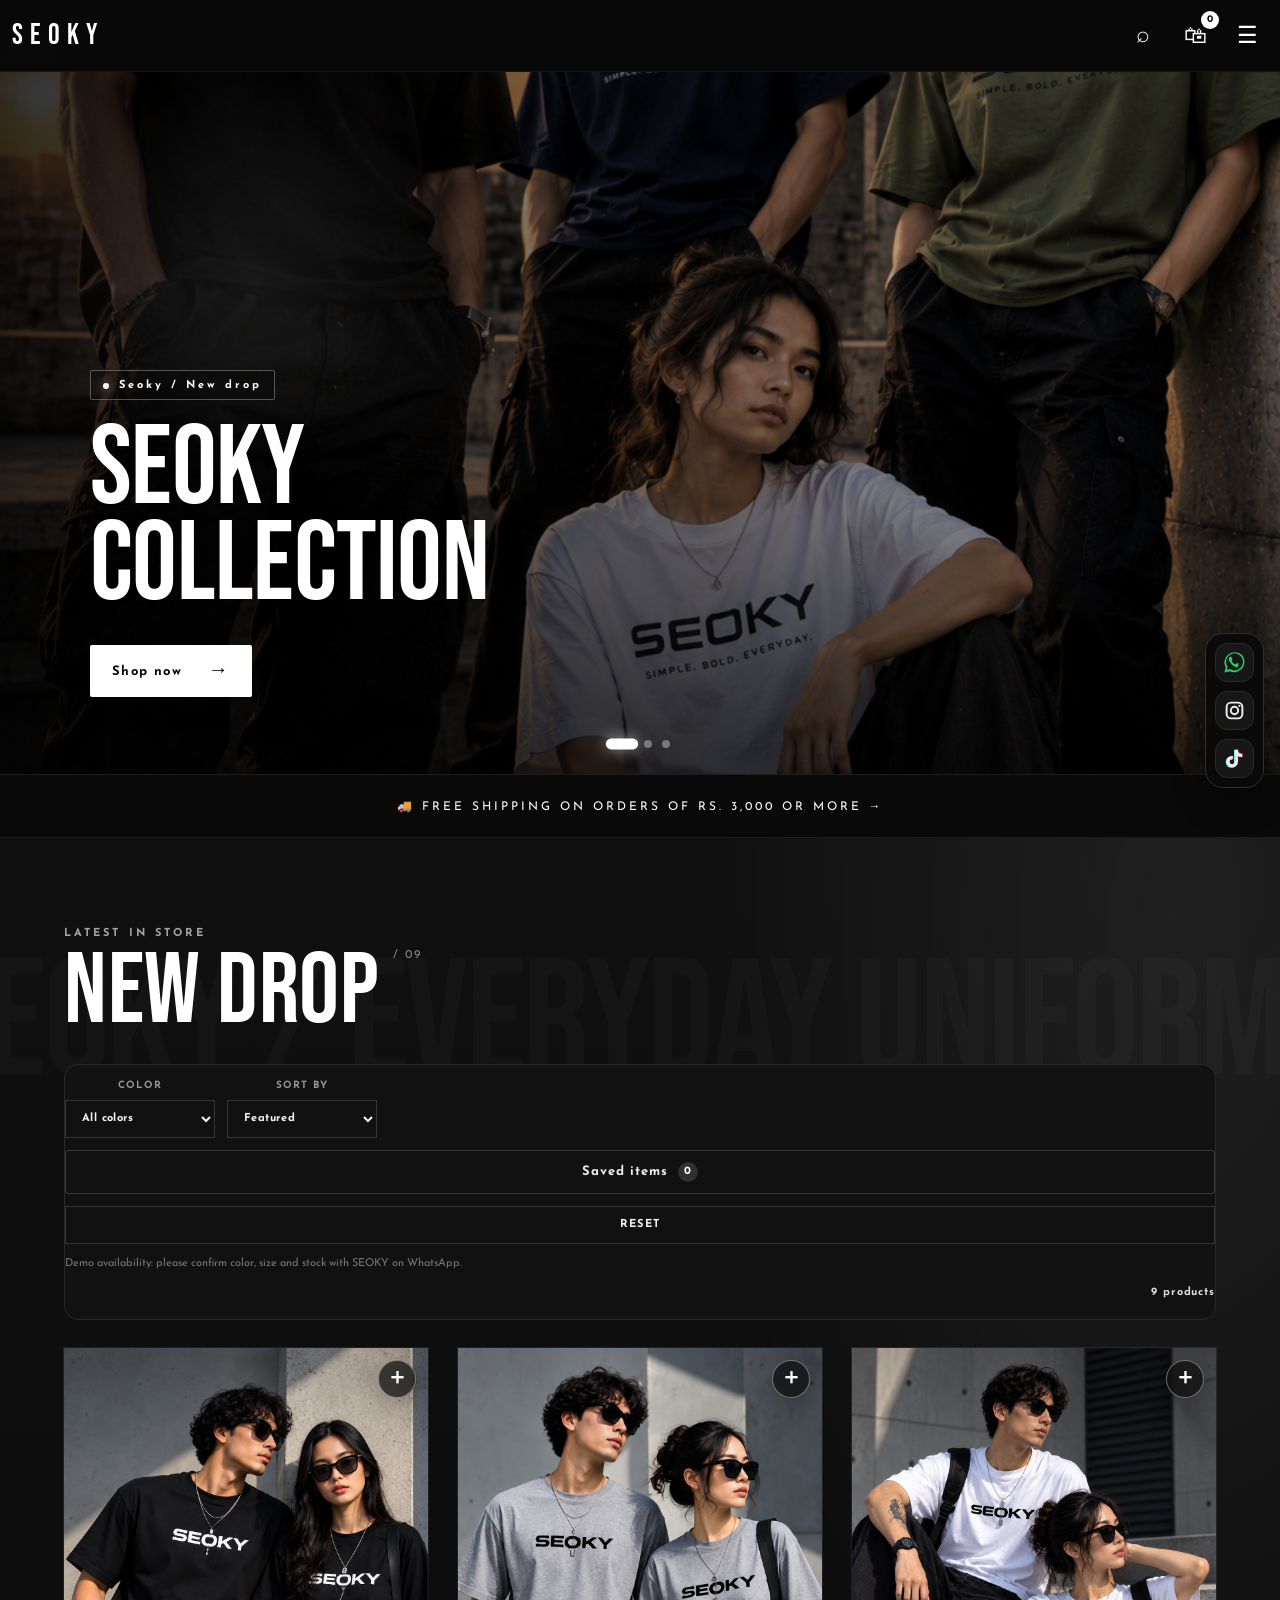
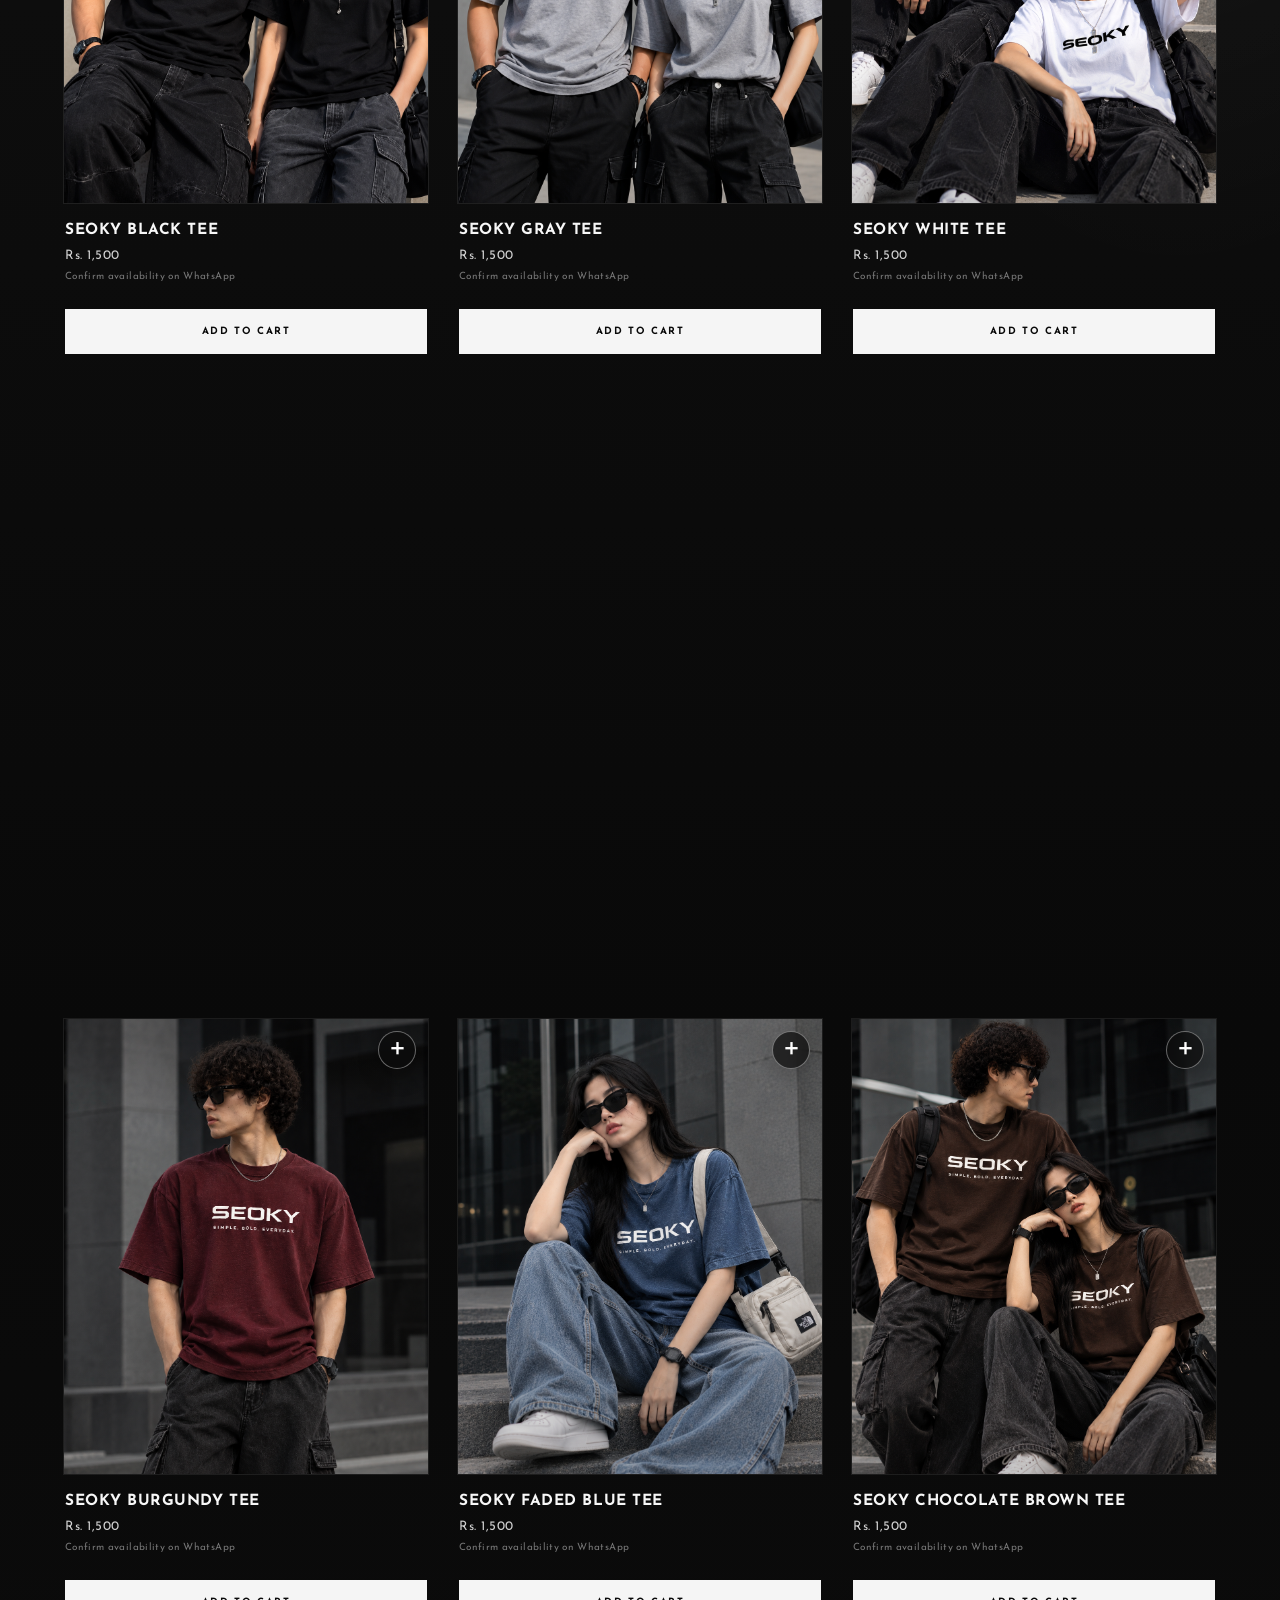
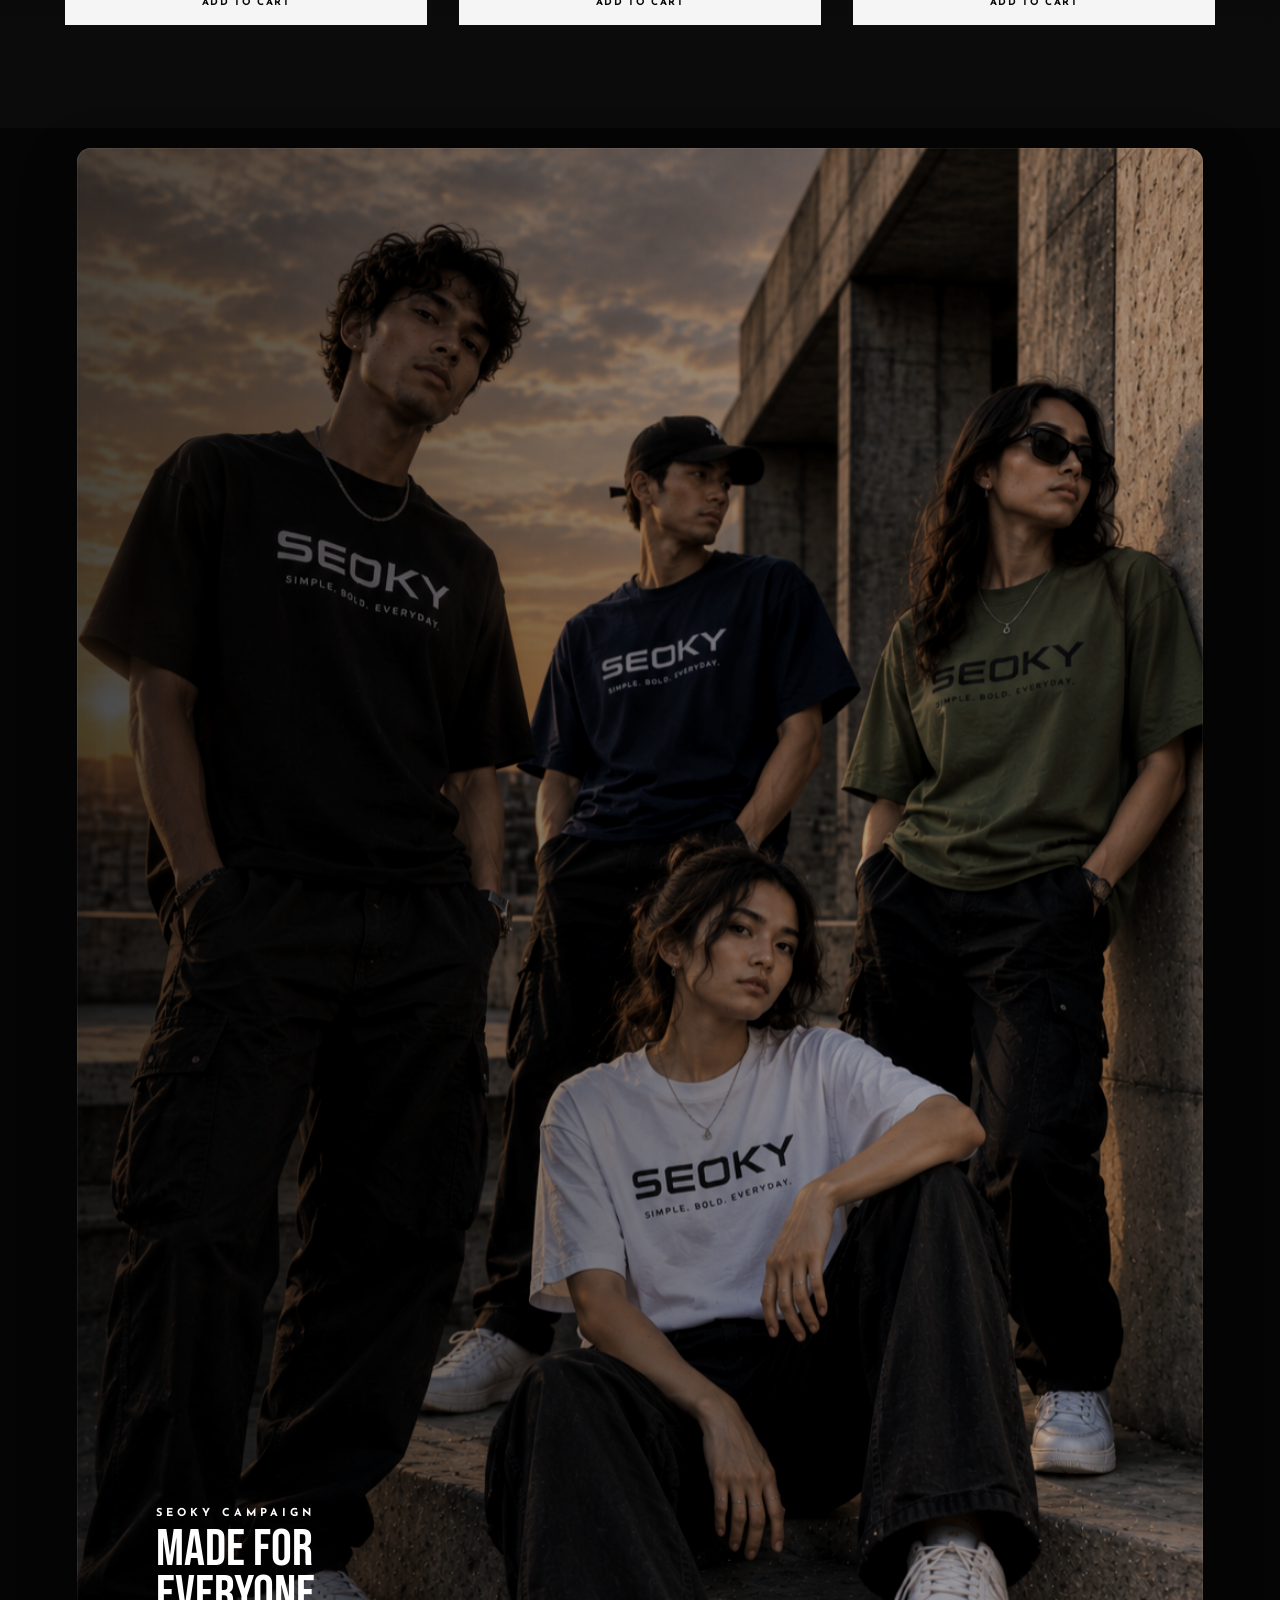
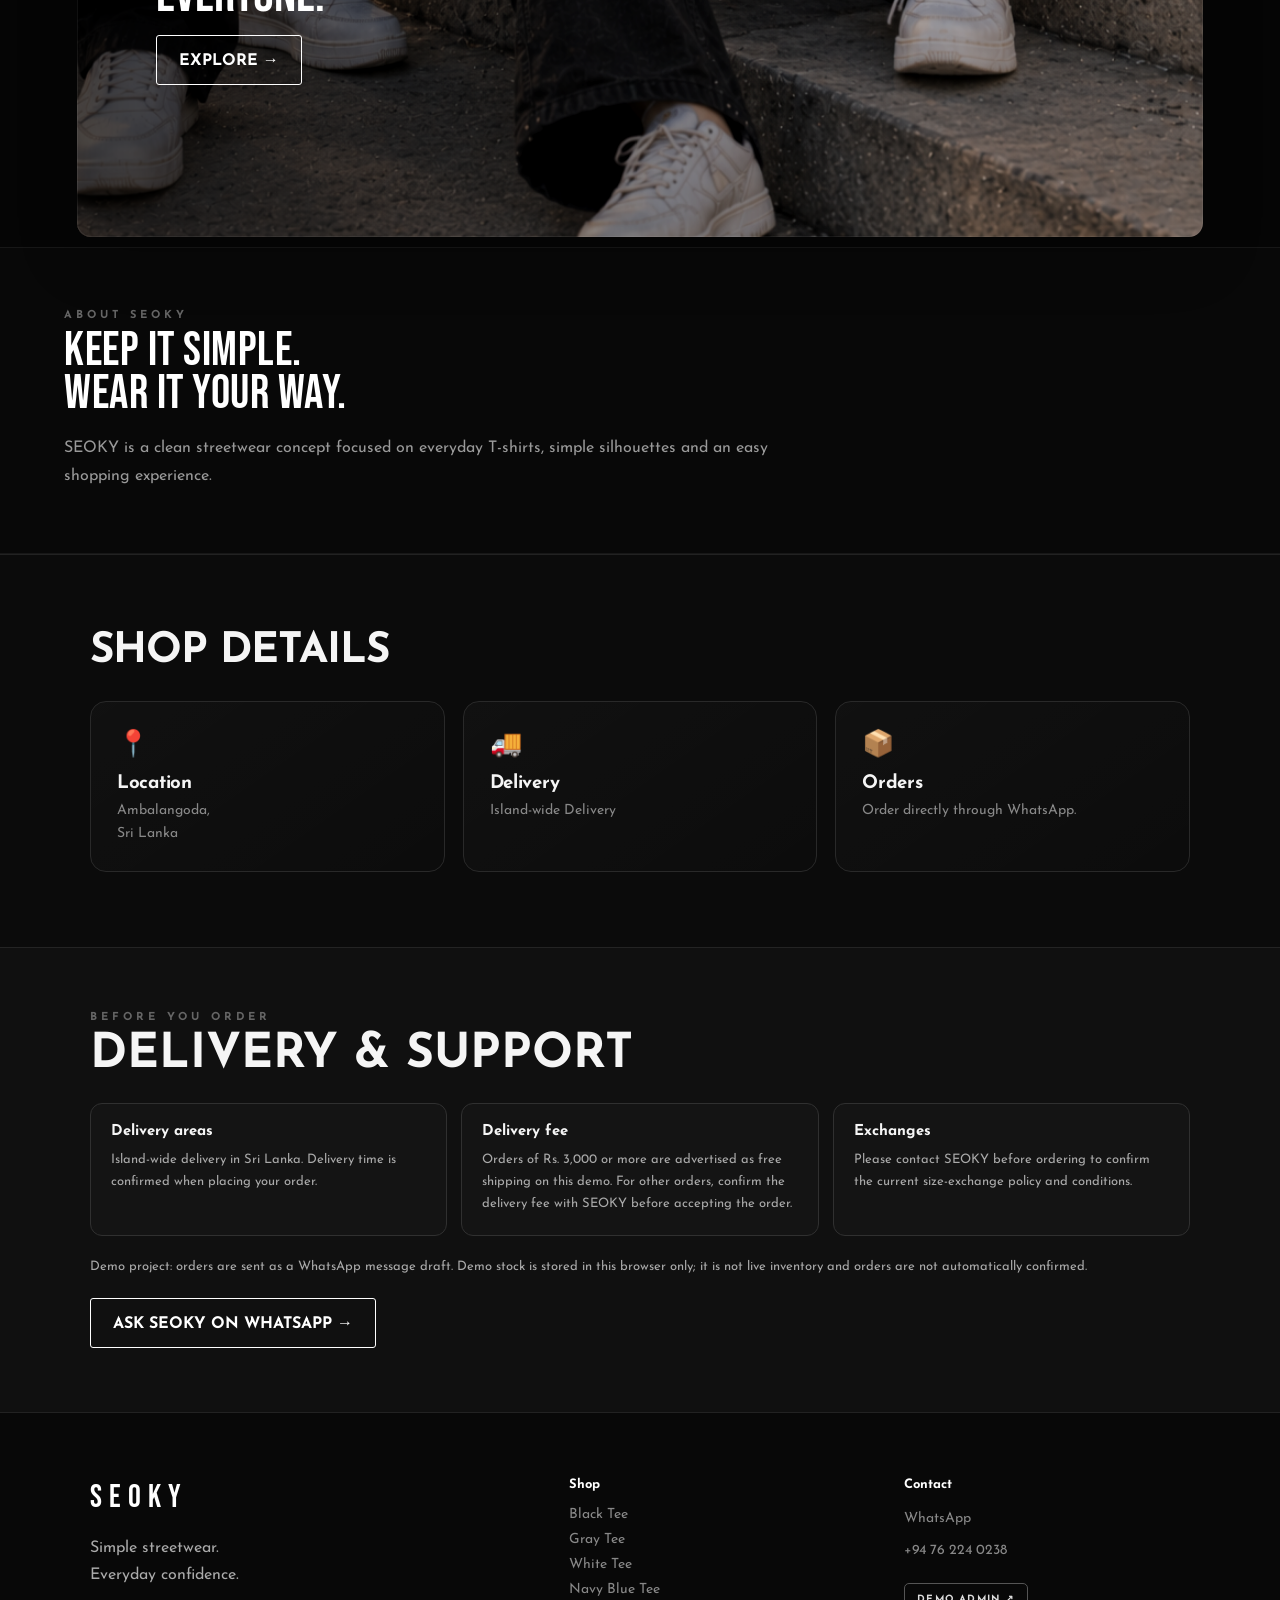
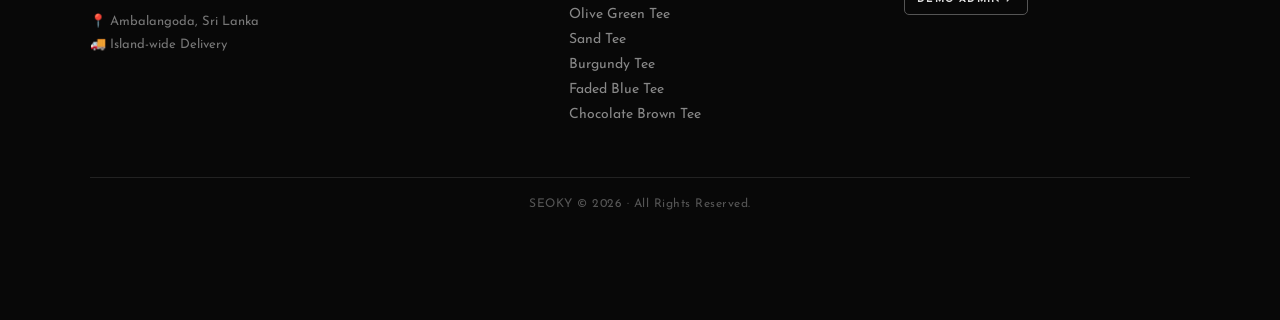
==== commit 98c4946f: "Add files via upload" ====
--- a/index.html
+++ b/index.html
@@ -15,4047 +15,38 @@
 <link rel="preconnect" href="https://fonts.googleapis.com">
 <link rel="preconnect" href="https://fonts.gstatic.com" crossorigin>
 <link href="https://fonts.googleapis.com/css2?family=Bebas+Neue&family=Josefin+Sans:wght@400;500;600;700&display=swap" rel="stylesheet">
-<style>
-*{
-  box-sizing:border-box;
-  margin:0;
-  padding:0
-}
-
-html{
-  scroll-behavior:smooth;
-  background:#080808
-}
-
-body{
-  font-family:'Josefin Sans',Arial,Helvetica,sans-serif;
-  background:#0b0b0b;
-  color:#f5f5f5;
-  overflow-x:hidden
-}
-
-button,
-input,
-textarea,
-select{
-  font:inherit
-}
-
-button{
-  border:0;
-  cursor:pointer
-}
-
-a{
-  text-decoration:none;
-  color:inherit
-}
-
-img{
-  display:block
-}
-
-::selection{
-  background:#fff;
-  color:#000
-}
-
-.logo,
-.hero h1,
-.section h2,
-.campaign-content h3,
-.seoky-modal-info h2,
-.checkout-title,
-.auth-title{
-  font-family:'Bebas Neue',Impact,sans-serif;
-  font-weight:400
-}
-
-.logo{
-  letter-spacing:7px
-}
-
-.hero h1{
-  letter-spacing:1px
-}
-
-.section h2{
-  letter-spacing:.5px
-}
-
-/* =====================================================
-   GLOBAL PREMIUM EFFECTS
-===================================================== */
-
-.section,
-.campaign,
-.seoky-shop-details,
-.footer-brand,
-.footer-links,
-.footer-contact{
-  opacity:0;
-  transform:translateY(28px);
-  transition:
-    opacity .8s ease,
-    transform .8s cubic-bezier(.2,.8,.2,1)
-}
-
-.section.revealed,
-.campaign.revealed,
-.seoky-shop-details.revealed,
-.footer-brand.revealed,
-.footer-links.revealed,
-.footer-contact.revealed{
-  opacity:1;
-  transform:none
-}
-
-.product{
-  opacity:0;
-  transform:translateY(24px);
-  transition:
-    opacity .65s ease,
-    transform .65s cubic-bezier(.2,.8,.2,1)
-}
-
-.product.revealed{
-  opacity:1;
-  transform:none
-}
-
-.product:nth-child(2){
-  transition-delay:.08s
-}
-
-.product:nth-child(3){
-  transition-delay:.16s
-}
-
-.cta,
-.add,
-.checkout,
-.auth-submit{
-  position:relative;
-  overflow:hidden
-}
-
-.cta::after,
-.add::after,
-.checkout::after,
-.auth-submit::after{
-  content:"";
-  position:absolute;
-  top:-100%;
-  left:-120%;
-  width:70%;
-  height:300%;
-  background:linear-gradient(
-    90deg,
-    transparent,
-    rgba(255,255,255,.22),
-    transparent
-  );
-  transform:rotate(18deg);
-  transition:left .65s ease;
-  pointer-events:none
-}
-
-.cta:hover::after,
-.add:hover::after,
-.checkout:hover::after,
-.auth-submit:hover::after{
-  left:140%
-}
-
-
-/* =====================================================
-   HEADER
-===================================================== */
-
-.header{
-  position:sticky;
-  top:0;
-  z-index:500;
-  height:72px;
-  background:rgba(8,8,8,.94);
-  color:#fff;
-  display:flex;
-  align-items:center;
-  justify-content:space-between;
-  padding:0 22px;
-  border-bottom:1px solid rgba(255,255,255,.06);
-  backdrop-filter:blur(18px);
-  -webkit-backdrop-filter:blur(18px)
-}
-
-.logo{
-  font-size:29px;
-  transition:letter-spacing .3s ease
-}
-
-.logo:hover{
-  letter-spacing:9px
-}
-
-.header-actions{
-  display:flex;
-  align-items:center;
-  gap:10px
-}
-
-.icon-btn{
-  width:42px;
-  height:42px;
-  display:grid;
-  place-items:center;
-  background:transparent;
-  color:#fff;
-  font-size:23px;
-  border-radius:10px;
-  transition:
-    transform .25s ease,
-    background .25s ease
-}
-
-.icon-btn:hover{
-  transform:translateY(-2px);
-  background:rgba(255,255,255,.07)
-}
-
-.cart-wrap{
-  position:relative
-}
-
-.badge{
-  position:absolute;
-  right:-3px;
-  top:-4px;
-  width:18px;
-  height:18px;
-  border-radius:50%;
-  background:#fff;
-  color:#000;
-  font-size:10px;
-  font-weight:800;
-  display:grid;
-  place-items:center;
-  transition:transform .25s ease
-}
-
-.badge.bump{
-  animation:badgeBump .35s ease
-}
-
-/* =====================================================
-   PROFESSIONAL MENU — CLEAN PREMIUM TYPE + MICRO MOTION
-===================================================== */
-
-.menu-card{
-  position:absolute;
-  top:82px;
-  right:15px;
-  width:285px;
-  padding:12px;
-  border-radius:18px;
-  background:
-    linear-gradient(
-      145deg,
-      rgba(29,29,29,.97),
-      rgba(12,12,12,.97)
-    );
-  color:#fff;
-  border:1px solid rgba(255,255,255,.11);
-  box-shadow:
-    0 25px 80px rgba(0,0,0,.7),
-    inset 0 1px rgba(255,255,255,.05);
-  backdrop-filter:blur(24px);
-  -webkit-backdrop-filter:blur(24px);
-  display:none;
-  z-index:550;
-  overflow:hidden
-}
-
-.menu-card.open{
-  display:block;
-  animation:menuIn .32s cubic-bezier(.2,.8,.2,1)
-}
-
-.menu-card::before{
-  content:"";
-  position:absolute;
-  width:160px;
-  height:160px;
-  top:-90px;
-  right:-70px;
-  background:rgba(255,255,255,.05);
-  border-radius:50%;
-  filter:blur(20px);
-  pointer-events:none
-}
-
-.menu-card::after{
-  content:"";
-  position:absolute;
-  left:-35%;
-  top:0;
-  width:35%;
-  height:100%;
-  background:linear-gradient(90deg,transparent,rgba(255,255,255,.035),transparent);
-  transform:skewX(-16deg) translateX(0);
-  pointer-events:none;
-  opacity:0
-}
-
-.menu-card.open::after{
-  animation:menuSheen .75s ease .08s 1 forwards
-}
-
-@keyframes menuSheen{
-  0%{opacity:0;transform:skewX(-16deg) translateX(0)}
-  15%{opacity:1}
-  100%{opacity:0;transform:skewX(-16deg) translateX(430%)}
-}
-
-.menu-head{
-  padding:12px 12px 14px;
-  border-bottom:1px solid rgba(255,255,255,.08);
-  margin-bottom:7px
-}
-
-.menu-head-title{
-  font-family:'Bebas Neue',Impact,sans-serif;
-  font-size:25px;
-  font-weight:400;
-  letter-spacing:4.5px;
-  line-height:1;
-  color:#f1f1f1;
-  text-shadow:none
-}
-
-.menu-head-sub{
-  color:#5f5f5f;
-  font-size:8px;
-  letter-spacing:2.4px;
-  margin-top:6px;
-  font-weight:700
-}
-
-.menu-card a{
-  position:relative;
-  display:flex;
-  align-items:center;
-  gap:13px;
-  min-height:47px;
-  padding:10px 11px;
-  border-radius:11px;
-  color:#b8b8b8;
-  font-family:'Josefin Sans',Arial,Helvetica,sans-serif;
-  font-size:13px;
-  font-weight:650;
-  letter-spacing:.1px;
-  line-height:1.2;
-  border:1px solid transparent;
-  opacity:0;
-  transform:translate3d(10px,0,0);
-  transition:
-    color .22s ease,
-    background .22s ease,
-    border-color .22s ease,
-    transform .28s cubic-bezier(.2,.8,.2,1);
-}
-
-.menu-card.open a{
-  opacity:1;
-  transform:translate3d(0,0,0);
-}
-
-.menu-card.open a:nth-of-type(1){transition-delay:.02s}
-.menu-card.open a:nth-of-type(2){transition-delay:.045s}
-.menu-card.open a:nth-of-type(3){transition-delay:.07s}
-.menu-card.open a:nth-of-type(4){transition-delay:.095s}
-.menu-card.open a:nth-of-type(5){transition-delay:.12s}
-.menu-card.open a:nth-of-type(6){transition-delay:.145s}
-.menu-card.open a:nth-of-type(7){transition-delay:.17s}
-.menu-card.open a:nth-of-type(8){transition-delay:.195s}
-.menu-card.open a:nth-of-type(9){transition-delay:.22s}
-
-.menu-card a:hover{
-  background:rgba(255,255,255,.045);
-  border-color:rgba(255,255,255,.06);
-  color:#f1f1f1;
-  transform:translate3d(3px,0,0)!important;
-}
-
-.menu-icon{
-  width:28px;
-  height:28px;
-  border-radius:8px;
-  display:grid;
-  place-items:center;
-  background:#191919;
-  color:#a9a9a9;
-  font-size:12px;
-  flex-shrink:0;
-  border:1px solid rgba(255,255,255,.035);
-  transition:
-    transform .22s cubic-bezier(.2,.8,.2,1),
-    background .22s ease,
-    color .22s ease,
-    border-color .22s ease;
-}
-
-.menu-card a:hover .menu-icon{
-  background:#242424;
-  color:#fff;
-  border-color:rgba(255,255,255,.09);
-  transform:scale(1.05);
-}
-
-.menu-arrow{
-  margin-left:auto;
-  color:#4b4b4b;
-  font-size:14px;
-  transition:transform .22s cubic-bezier(.2,.8,.2,1),color .22s ease
-}
-
-.menu-card a:hover .menu-arrow{
-  color:#bdbdbd;
-  transform:translateX(4px)
-}
-
-.menu-divider{
-  height:1px;
-  background:rgba(255,255,255,.07);
-  margin:7px 5px
-}
-
-.menu-auth{
-  background:rgba(255,255,255,.018)
-}
-
-.menu-auth.login .menu-icon{
-  background:#e9e9e9;
-  color:#080808;
-  border-color:#e9e9e9
-}
-
-@media(max-width:700px){
-  .menu-head-title{
-    font-size:24px;
-    letter-spacing:4.2px
-  }
-
-  .menu-card a{
-    min-height:48px;
-    font-size:13px;
-    font-weight:650;
-    gap:13px
-  }
-
-  .menu-card a:active{
-    background:rgba(255,255,255,.065);
-    transform:scale(.985)!important;
-    color:#fff
-  }
-
-  .menu-card a:active .menu-icon{
-    transform:scale(.96)
-  }
-
-  .menu-card a:active .menu-arrow{
-    transform:translateX(3px)
-  }
-}
-
-@media(prefers-reduced-motion:reduce){
-  .menu-card.open a{
-    transition:none!important
-  }
-}
-
-/* =====================================================
-   HERO
-===================================================== */
-
-.hero{
-  position:relative;
-  height:min(78vh,720px);
-  min-height:530px;
-  overflow:hidden;
-  background:#111
-}
-
-.hero-slider{
-  width:100%;
-  height:100%;
-  position:relative
-}
-
-.hero-slide{
-  position:absolute;
-  inset:0;
-  opacity:0;
-  visibility:hidden;
-  transition:
-    opacity .75s ease,
-    visibility .75s ease
-}
-
-.hero-slide.active{
-  opacity:1;
-  visibility:visible
-}
-
-.hero-slide img{
-  width:100%;
-  height:100%;
-  object-fit:cover;
-  filter:brightness(.78);
-  transform:scale(1.08);
-  transition:transform 6s cubic-bezier(.2,.7,.2,1)
-}
-
-.hero-slide.active img{
-  transform:scale(1)
-}
-
-.hero:after{
-  content:"";
-  position:absolute;
-  inset:0;
-  pointer-events:none;
-  background:
-    linear-gradient(
-      90deg,
-      rgba(0,0,0,.65),
-      rgba(0,0,0,.05) 75%
-    ),
-    linear-gradient(
-      0deg,
-      rgba(0,0,0,.55),
-      transparent 48%
-    )
-}
-
-.hero::before{
-  content:"";
-  position:absolute;
-  inset:0;
-  z-index:2;
-  pointer-events:none;
-  opacity:.18;
-  background:
-    radial-gradient(
-      circle at 20% 30%,
-      rgba(255,255,255,.15),
-      transparent 18%
-    );
-  animation:heroGlow 6s ease-in-out infinite alternate
-}
-
-.hero-content{
-  position:absolute;
-  z-index:3;
-  left:7%;
-  bottom:11%;
-  color:#fff;
-  animation:fadeUp .9s ease both
-}
-
-.eyebrow{
-  font-size:12px;
-  letter-spacing:5px;
-  margin-bottom:12px;
-  font-weight:700
-}
-
-.hero h1{
-  font-size:clamp(55px,10vw,100px);
-  line-height:.82;
-  margin-bottom:26px
-}
-
-.cta{
-  background:#fff;
-  color:#080808;
-  padding:15px 22px;
-  border-radius:3px;
-  font-weight:800;
-  display:inline-flex;
-  gap:20px;
-  align-items:center;
-  transition:
-    transform .25s ease,
-    box-shadow .25s ease
-}
-
-.cta:hover{
-  transform:translateY(-3px);
-  box-shadow:0 12px 35px rgba(0,0,0,.3)
-}
-
-.dots{
-  position:absolute;
-  z-index:5;
-  bottom:25px;
-  left:50%;
-  transform:translateX(-50%);
-  display:flex;
-  gap:9px
-}
-
-.dot{
-  width:8px;
-  height:8px;
-  border-radius:50%;
-  background:#777;
-  cursor:pointer;
-  transition:.3s ease
-}
-
-.dot.active{
-  background:#fff;
-  transform:scale(1.35);
-  box-shadow:0 0 12px rgba(255,255,255,.6)
-}
-
-/* =====================================================
-   TICKER
-===================================================== */
-
-.ticker{
-  min-height:64px;
-  background:#090909;
-  color:#fff;
-  display:flex;
-  align-items:center;
-  justify-content:center;
-  gap:18px;
-  font-size:12px;
-  letter-spacing:3px;
-  text-align:center;
-  padding:15px 18px;
-  border-top:1px solid #1c1c1c;
-  border-bottom:1px solid #1c1c1c;
-  position:relative;
-  overflow:hidden
-}
-
-.ticker::before{
-  content:"";
-  position:absolute;
-  width:180px;
-  height:100%;
-  left:-200px;
-  top:0;
-  background:linear-gradient(
-    90deg,
-    transparent,
-    rgba(255,255,255,.06),
-    transparent
-  );
-  transform:skewX(-20deg);
-  animation:tickerShine 5s infinite
-}
-
-/* =====================================================
-   SECTIONS
-===================================================== */
-
-.section{
-  padding:62px 6%;
-  background:#0b0b0b
-}
-
-.section-head{
-  display:flex;
-  align-items:end;
-  justify-content:space-between;
-  gap:20px;
-  margin-bottom:28px
-}
-
-.kicker{
-  font-size:11px;
-  letter-spacing:4px;
-  color:#666;
-  margin-bottom:8px;
-  font-weight:800
-}
-
-.section h2{
-  font-size:48px;
-  line-height:.9;
-  color:#fff
-}
-
-.view{
-  font-size:13px;
-  font-weight:700;
-  color:#aaa;
-  transition:.2s ease
-}
-
-.view:hover{
-  color:#fff;
-  transform:translateX(4px)
-}
-
-/* =====================================================
-   PRODUCTS
-===================================================== */
-
-.products{
-  display:grid;
-  grid-template-columns:repeat(3,minmax(0,1fr));
-  gap:18px
-}
-
-.product{
-  position:relative;
-  cursor:pointer
-}
-
-.product-img{
-  position:relative;
-  background:#f1f1f1;
-  border-radius:12px;
-  overflow:hidden;
-  aspect-ratio:1/1.15;
-  box-shadow:0 10px 35px rgba(0,0,0,.15);
-  transition:
-    transform .35s cubic-bezier(.2,.8,.2,1),
-    box-shadow .35s ease
-}
-
-.product:hover .product-img{
-  transform:translateY(-7px);
-  box-shadow:0 22px 55px rgba(0,0,0,.32)
-}
-
-.product-img img{
-  width:100%;
-  height:100%;
-  object-fit:cover;
-  transition:transform .6s cubic-bezier(.2,.8,.2,1)
-}
-
-.product:hover .product-img img{
-  transform:scale(1.055)
-}
-
-.heart{
-  position:absolute;
-  right:12px;
-  top:12px;
-  width:38px;
-  height:38px;
-  border-radius:11px;
-  border:1px solid rgba(255,255,255,.24);
-  background:rgba(12,12,12,.72);
-  color:#fff;
-  display:grid;
-  place-items:center;
-  font-size:22px;
-  font-weight:700;
-  line-height:1;
-  z-index:2;
-  cursor:pointer;
-  backdrop-filter:blur(8px);
-  -webkit-backdrop-filter:blur(8px);
-  box-shadow:0 8px 22px rgba(0,0,0,.22);
-  transition:
-    transform .25s cubic-bezier(.2,.8,.2,1),
-    background .25s ease,
-    border-color .25s ease,
-    box-shadow .25s ease
-}
-
-.heart:hover{
-  transform:translateY(-3px) scale(1.08) rotate(3deg);
-  border-color:rgba(255,255,255,.7);
-  box-shadow:0 12px 28px rgba(0,0,0,.35)
-}
-
-.heart:active{
-  transform:scale(.9)
-}
-
-.heart.liked{
-  color:#111;
-  background:#fff;
-  border-color:#fff;
-  animation:savePop .5s cubic-bezier(.2,.8,.2,1)
-}
-
-@keyframes savePop{
-  0%{transform:scale(.82) rotate(-10deg)}
-  45%{transform:scale(1.22) rotate(6deg)}
-  70%{transform:scale(.94) rotate(-2deg)}
-  100%{transform:scale(1) rotate(0)}
-}
-
-.product-info{
-  padding-top:15px
-}
-
-.product-title{
-  font-size:16px;
-  font-weight:800;
-  color:#fff
-}
-
-.price{
-  font-size:14px;
-  color:#777;
-  margin-top:7px
-}
-
-.add{
-  margin-top:13px;
-  background:#fff;
-  color:#080808;
-  border-radius:6px;
-  padding:12px 14px;
-  width:100%;
-  font-weight:800;
-  font-size:12px;
-  letter-spacing:.7px;
-  transition:
-    transform .25s ease,
-    box-shadow .25s ease
-}
-
-.add:hover{
-  transform:translateY(-3px);
-  box-shadow:0 12px 30px rgba(0,0,0,.25)
-}
-
-/* =====================================================
-   CAMPAIGN
-===================================================== */
-
-.campaign{
-  margin:20px 6% 10px;
-  position:relative;
-  overflow:hidden;
-  border-radius:14px;
-  background:#111;
-  min-height:330px
-}
-
-.campaign img{
-  width:100%;
-  height:100%;
-  min-height:330px;
-  object-fit:cover;
-  filter:brightness(.68);
-  transition:transform 1s ease
-}
-
-.campaign:hover img{
-  transform:scale(1.035)
-}
-
-.campaign::after{
-  content:"";
-  position:absolute;
-  inset:0;
-  background:
-    linear-gradient(
-      90deg,
-      rgba(0,0,0,.6),
-      transparent 75%
-    );
-  pointer-events:none
-}
-
-.campaign-content{
-  position:absolute;
-  z-index:2;
-  inset:auto 7% 9%;
-  color:#fff;
-  animation:fadeUp .8s ease both
-}
-
-.campaign-content h3{
-  font-size:52px;
-  line-height:.9;
-  margin:5px 0 15px
-}
-
-.outline{
-  background:transparent;
-  color:#fff;
-  border:1px solid #fff
-}
-
-.outline:hover{
-  background:#fff;
-  color:#000
-}
-
-/* =====================================================
-   ABOUT
-===================================================== */
-
-.about{
-  background:#080808;
-  color:#fff;
-  border-top:1px solid #171717;
-  border-bottom:1px solid #171717
-}
-
-.about p{
-  max-width:720px;
-  color:#999;
-  line-height:1.8;
-  margin-top:18px
-}
-
-/* =====================================================
-   SHOP DETAILS
-===================================================== */
-
-.seoky-shop-details{
-  padding:75px 6%;
-  border-top:1px solid #222;
-  background:#0b0b0b;
-  font-family:'Josefin Sans',Arial,Helvetica,sans-serif
-}
-
-.seoky-shop-details-inner{
-  max-width:1100px;
-  margin:auto
-}
-
-.seoky-shop-details h2{
-  font-family:'Josefin Sans',Arial,Helvetica,sans-serif;
-  font-size:42px;
-  font-weight:800;
-  letter-spacing:-1px
-}
-
-.seoky-modal-label{
-  font-size:11px;
-  letter-spacing:.18em;
-  font-weight:800;
-  margin:0 0 8px;
-  color:#777
-}
-
-.seoky-info-grid{
-  display:grid;
-  grid-template-columns:repeat(3,1fr);
-  gap:18px;
-  margin-top:28px
-}
-
-.seoky-info-grid>div{
-  border:1px solid #292929;
-  border-radius:16px;
-  padding:26px;
-  background:
-    linear-gradient(
-      145deg,
-      rgba(255,255,255,.025),
-      rgba(255,255,255,.005)
-    );
-  transition:
-    transform .3s ease,
-    border-color .3s ease,
-    background .3s ease
-}
-
-.seoky-info-grid>div:hover{
-  transform:translateY(-6px);
-  border-color:#555;
-  background:rgba(255,255,255,.035)
-}
-
-.seoky-info-grid span{
-  font-size:26px
-}
-
-.seoky-info-grid h3{
-  margin:15px 0 7px;
-  font-family:'Josefin Sans',Arial,sans-serif;
-  font-weight:800;
-  letter-spacing:-.3px
-}
-
-.seoky-info-grid p{
-  margin:0;
-  color:#888;
-  line-height:1.6;
-  font-size:14px
-}
-
-/* =====================================================
-   FOOTER
-===================================================== */
-
-.footer{
-  position:relative;
-  padding:65px 6% 110px;
-  background:#080808;
-  color:#fff;
-  border-top:1px solid #222;
-  font-family:'Josefin Sans',Arial,Helvetica,sans-serif
-}
-
-.footer-grid{
-  display:grid;
-  grid-template-columns:1.5fr 1fr 1fr;
-  gap:50px;
-  max-width:1100px;
-  margin:auto
-}
-
-.footer .logo{
-  font-family:'Bebas Neue',Impact,sans-serif;
-  letter-spacing:7px;
-  font-size:32px
-}
-
-.footer p{
-  color:#888;
-  line-height:1.7;
-  margin-top:12px;
-  font-size:14px
-}
-
-.footer h4{
-  font-family:'Josefin Sans',Arial,sans-serif;
-  font-size:13px;
-  letter-spacing:2px;
-  margin-bottom:16px
-}
-
-.footer a{
-  transition:.2s ease
-}
-
-.footer-brand{
-  max-width:300px
-}
-
-.footer-brand .tagline{
-  margin-top:18px;
-  font-size:16px;
-  line-height:1.7;
-  color:#aaa
-}
-
-.footer-location{
-  margin-top:20px;
-  color:#777;
-  font-size:13px;
-  line-height:1.8
-}
-
-.footer-links a{
-  display:block;
-  color:#888;
-  margin:10px 0;
-  font-size:14px
-}
-
-.footer-links a:hover{
-  transform:translateX(5px);
-  color:#fff
-}
-
-.footer-contact p{
-  color:#888;
-  margin:8px 0
-}
-
-.footer-bottom{
-  max-width:1100px;
-  margin:45px auto 0;
-  padding-top:20px;
-  border-top:1px solid #222;
-  text-align:center;
-  color:#555;
-  font-size:12px;
-  letter-spacing:.5px
-}
-
-/* =====================================================
-   WHATSAPP
-===================================================== */
-
-.whatsapp-float{
-  position:fixed;
-  right:20px;
-  bottom:28px;
-  width:58px;
-  height:58px;
-  border-radius:50%;
-  background:#25D366;
-  color:#fff;
-  display:flex;
-  align-items:center;
-  justify-content:center;
-  text-decoration:none;
-  z-index:800;
-  box-shadow:
-    0 10px 30px rgba(0,0,0,.45),
-    0 0 0 1px rgba(255,255,255,.08);
-  transition:
-    transform .25s ease,
-    box-shadow .25s ease
-}
-
-.whatsapp-float svg{
-  width:32px;
-  height:32px;
-  fill:#fff;
-  display:block;
-  position:relative;
-  z-index:2
-}
-
-.whatsapp-float:hover{
-  transform:scale(1.09) translateY(-2px);
-  box-shadow:
-    0 14px 35px rgba(0,0,0,.5),
-    0 0 25px rgba(37,211,102,.28)
-}
-
-.whatsapp-float::after{
-  content:"";
-  position:absolute;
-  inset:-2px;
-  border-radius:50%;
-  border:2px solid rgba(37,211,102,.5);
-  animation:whatsappPulse 2.2s infinite
-}
-
-.whatsapp-label{
-  position:absolute;
-  right:68px;
-  white-space:nowrap;
-  background:#151515;
-  color:#fff;
-  border:1px solid #292929;
-  padding:8px 11px;
-  border-radius:8px;
-  font-size:10px;
-  font-weight:800;
-  letter-spacing:.5px;
-  opacity:0;
-  transform:translateX(8px);
-  pointer-events:none;
-  transition:.25s ease
-}
-
-.whatsapp-float:hover .whatsapp-label{
-  opacity:1;
-  transform:none
-}
-
-/* =====================================================
-   BOTTOM NAV
-===================================================== */
-
-.bottom-nav{
-  position:fixed;
-  z-index:600;
-  bottom:0;
-  left:0;
-  right:0;
-  height:72px;
-  background:rgba(8,8,8,.97);
-  color:#666;
-  display:flex;
-  justify-content:space-around;
-  align-items:center;
-  border-top:1px solid #222;
-  backdrop-filter:blur(18px)
-}
-
-.nav-item{
-  background:none;
-  color:#666;
-  display:flex;
-  flex-direction:column;
-  align-items:center;
-  gap:5px;
-  font-size:11px;
-  transition:.2s ease
-}
-
-.nav-item span:first-child{
-  font-size:22px
-}
-
-.nav-item.active,
-.nav-item:hover{
-  color:#fff
-}
-
-.nav-item sup{
-  font-size:10px
-}
-
-/* =====================================================
-   DRAWER / SEARCH
-===================================================== */
-
-.drawer,
-.search-panel{
-  position:fixed;
-  z-index:900;
-  inset:0;
-  background:rgba(0,0,0,.72);
-  display:none;
-  backdrop-filter:blur(5px)
-}
-
-.drawer.open,
-.search-panel.open{
-  display:block;
-  animation:backdropIn .25s ease
-}
-
-.drawer-card{
-  position:absolute;
-  right:0;
-  top:0;
-  height:100%;
-  width:min(430px,92%);
-  background:#121212;
-  color:#fff;
-  padding:25px;
-  overflow:auto;
-  border-left:1px solid #292929;
-  box-shadow:-20px 0 70px rgba(0,0,0,.5);
-  animation:drawerIn .35s cubic-bezier(.2,.8,.2,1)
-}
-
-.drawer-head{
-  display:flex;
-  justify-content:space-between;
-  align-items:center;
-  margin-bottom:24px
-}
-
-.close{
-  font-size:26px;
-  background:none;
-  color:inherit;
-  width:38px;
-  height:38px;
-  border-radius:50%;
-  transition:.2s ease
-}
-
-.close:hover{
-  background:#222;
-  transform:rotate(90deg)
-}
-
-.cart-item{
-  display:flex;
-  gap:14px;
-  padding:14px 0;
-  border-bottom:1px solid #292929
-}
-
-.cart-item img{
-  width:80px;
-  height:90px;
-  object-fit:cover;
-  background:#f3f3f3;
-  border-radius:8px
-}
-
-.cart-meta{
-  flex:1
-}
-
-.cart-meta h4{
-  margin-bottom:7px;
-  font-size:13px
-}
-
-.qty{
-  display:flex;
-  align-items:center;
-  gap:10px;
-  margin-top:10px
-}
-
-.qty button{
-  width:28px;
-  height:28px;
-  border:1px solid #444;
-  background:#111;
-  color:#fff;
-  border-radius:5px;
-  transition:.2s ease
-}
-
-.qty button:hover{
-  border-color:#777
-}
-
-.remove-btn{
-  margin-left:auto;
-  background:none!important;
-  color:#777!important;
-  font-size:12px;
-  border:0!important
-}
-
-.checkout{
-  margin-top:24px;
-  width:100%;
-  background:#fff;
-  color:#080808;
-  padding:15px;
-  border-radius:5px;
-  font-weight:800
-}
-
-.empty{
-  text-align:center;
-  color:#777;
-  padding:50px 10px
-}
-
-.search-card{
-  position:absolute;
-  top:0;
-  left:0;
-  right:0;
-  background:#121212;
-  color:#fff;
-  padding:25px;
-  border-bottom:1px solid #292929;
-  box-shadow:0 20px 60px rgba(0,0,0,.45);
-  animation:searchIn .3s ease
-}
-
-.search-row{
-  display:flex;
-  gap:10px
-}
-
-.search-row input{
-  flex:1;
-  padding:14px;
-  border:1px solid #333;
-  border-radius:7px;
-  font-size:16px;
-  outline:none;
-  background:#090909;
-  color:#fff;
-  transition:.2s ease
-}
-
-.search-row input:focus{
-  border-color:#777;
-  box-shadow:0 0 0 3px rgba(255,255,255,.04)
-}
-
-/* =====================================================
-   MODALS
-===================================================== */
-
-.modal-backdrop,
-.seoky-modal-backdrop{
-  position:fixed;
-  inset:0;
-  background:rgba(0,0,0,.76);
-  z-index:1000;
-  display:none;
-  align-items:center;
-  justify-content:center;
-  padding:18px;
-  backdrop-filter:blur(7px)
-}
-
-.modal-backdrop.open,
-.seoky-modal-backdrop.open{
-  display:flex;
-  animation:backdropIn .25s ease
-}
-
-.modal{
-  width:min(720px,100%);
-  max-height:90vh;
-  overflow:auto;
-  background:#151515;
-  color:#fff;
-  border:1px solid #2b2b2b;
-  border-radius:16px;
-  padding:24px;
-  position:relative;
-  box-shadow:0 30px 100px rgba(0,0,0,.65);
-  animation:modalIn .35s cubic-bezier(.2,.8,.2,1)
-}
-
-.modal-close{
-  position:absolute;
-  right:14px;
-  top:12px;
-  background:none;
-  font-size:24px;
-  color:inherit;
-  width:38px;
-  height:38px;
-  border-radius:50%;
-  transition:.2s ease
-}
-
-.modal-close:hover{
-  background:#222;
-  transform:rotate(90deg)
-}
-
-/* =====================================================
-   PRODUCT MODAL
-===================================================== */
-
-.seoky-product-modal{
-  width:min(760px,100%);
-  max-height:92vh;
-  overflow:auto;
-  background:#151515;
-  color:#fff;
-  border:1px solid #2d2d2d;
-  border-radius:16px;
-  display:grid;
-  grid-template-columns:1fr 1fr;
-  position:relative;
-  box-shadow:0 30px 100px rgba(0,0,0,.7);
-  animation:modalIn .4s cubic-bezier(.2,.8,.2,1)
-}
-
-.seoky-modal-close{
-  position:absolute;
-  right:12px;
-  top:8px;
-  width:38px;
-  height:38px;
-  border-radius:50%;
-  background:#fff;
-  color:#111;
-  font-size:28px;
-  z-index:2;
-  transition:.2s ease
-}
-
-.seoky-modal-close:hover{
-  transform:rotate(90deg) scale(1.05)
-}
-
-.seoky-modal-image{
-  padding:16px 16px 22px;
-  align-self:start;
-}
-
-.seoky-modal-image img{
-  width:100%;
-  height:auto;
-  min-height:0;
-  display:block;
-  object-fit:cover;
-  border-radius:10px
-}
-
-.seoky-modal-info{
-  padding:42px 28px 28px;
-  display:flex;
-  flex-direction:column;
-  justify-content:center
-}
-
-.seoky-modal-info h2{
-  font-size:42px;
-  letter-spacing:.03em;
-  margin:0 0 8px
-}
-
-.seoky-modal-price{
-  font-size:20px;
-  font-weight:800;
-  margin-bottom:22px
-}
-
-.seoky-details-list{
-  border-top:1px solid #2c2c2c;
-  margin-bottom:22px
-}
-
-.seoky-details-list div{
-  display:flex;
-  justify-content:space-between;
-  gap:20px;
-  padding:12px 0;
-  border-bottom:1px solid #2c2c2c;
-  font-size:14px
-}
-
-.seoky-details-list span{
-  color:#777
-}
-
-.seoky-details-list strong{
-  text-align:right
-}
-
-.seoky-modal-cart{
-  width:100%
-}
-
-/* =====================================================
-   CHECKOUT
-===================================================== */
-
-.checkout-grid{
-  display:grid;
-  grid-template-columns:1fr 1fr;
-  gap:20px;
-  margin-top:20px
-}
-
-.checkout-grid input,
-.checkout-grid textarea{
-  width:100%;
-  padding:12px;
-  border:1px solid #333;
-  border-radius:8px;
-  margin:6px 0 12px;
-  background:#0d0d0d;
-  color:#fff;
-  outline:none
-}
-
-.checkout-grid input:focus,
-.checkout-grid textarea:focus{
-  border-color:#777
-}
-
-.checkout-summary{
-  border:1px solid #333;
-  border-radius:12px;
-  padding:18px;
-  height:max-content;
-  background:#101010
-}
-
-.checkout-summary p{
-  margin:9px 0;
-  color:#999
-}
-
-.checkout-discount{
-  color:#4bd477!important;
-  font-weight:700
-}
-
-
-/* =====================================================
-   ADD TO CART FEEDBACK
-===================================================== */
-
-.add.cart-added{
-  position:relative;
-  background:#fff !important;
-  color:#080808 !important;
-  transform:scale(.985);
-  box-shadow:0 0 0 1px rgba(255,255,255,.35),0 8px 28px rgba(255,255,255,.10);
-  animation:seokyAddedPulse .32s ease-out;
-}
-
-.add.cart-added::after{
-  content:"";
-  position:absolute;
-  left:50%;
-  bottom:5px;
-  width:22px;
-  height:1px;
-  background:rgba(8,8,8,.28);
-  transform:translateX(-50%) scaleX(0);
-  transform-origin:center;
-  animation:seokyAddedLine .55s .05s ease-out forwards;
-}
-
-@keyframes seokyAddedPulse{
-  0%{transform:scale(1)}
-  55%{transform:scale(.965)}
-  100%{transform:scale(.985)}
-}
-
-@keyframes seokyAddedLine{
-  0%{transform:translateX(-50%) scaleX(0);opacity:0}
-  45%{opacity:1}
-  100%{transform:translateX(-50%) scaleX(1);opacity:.7}
-}
-
-/* =====================================================
-   TOAST
-===================================================== */
-
-.toast{
-  position:fixed;
-  z-index:2000;
-  left:50%;
-  bottom:88px;
-  transform:translate(-50%,20px);
-  background:#fff;
-  color:#080808;
-  padding:13px 18px;
-  border-radius:30px;
-  font-size:13px;
-  font-weight:800;
-  opacity:0;
-  pointer-events:none;
-  transition:
-    opacity .25s ease,
-    transform .25s ease;
-  box-shadow:0 15px 40px rgba(0,0,0,.4)
-}
-
-.toast.show{
-  opacity:1;
-  transform:translate(-50%,0)
-}
-
-/* =====================================================
-   PRODUCT FEATURES
-===================================================== */
-
-.size-row{
-  display:flex;
-  gap:8px;
-  flex-wrap:wrap;
-  margin:12px 0 18px
-}
-
-.size-btn{
-  min-width:46px;
-  padding:10px 12px;
-  border:1px solid #444;
-  background:#111;
-  color:#fff;
-  border-radius:6px;
-  font-weight:800;
-  transition:.2s ease
-}
-
-.size-btn:hover{
-  border-color:#888
-}
-
-.size-btn.active{
-  background:#fff;
-  color:#000;
-  border-color:#fff
-}
-
-.size-guide{
-  background:none;
-  color:#aaa;
-  text-decoration:underline;
-  font-size:12px;
-  font-weight:700;
-  margin-bottom:18px
-}
-
-.size-guide:hover{
-  color:#fff
-}
-
-.gallery-thumbs{
-  display:flex;
-  gap:6px;
-  margin-top:8px;
-  margin-bottom:8px;
-  overflow:auto;
-  position:relative;
-  z-index:3;
-}
-
-.gallery-thumbs button{
-  width:48px;
-  height:48px;
-  flex:0 0 48px;
-  border:1px solid #444;
-  background:#111;
-  border-radius:5px;
-  padding:2px;
-  cursor:pointer;
-  opacity:.72;
-  transition:
-    border-color .2s ease,
-    opacity .2s ease,
-    transform .2s ease
-}
-
-.gallery-thumbs button:hover{
-  opacity:1;
-  transform:translateY(-2px)
-}
-
-.gallery-thumbs button.active{
-  border-color:#fff;
-  opacity:1;
-  transform:translateY(-2px)
-}
-
-.gallery-thumbs img{
-  width:100%;
-  height:100%;
-  aspect-ratio:1 / 1;
-  object-fit:cover;
-  border-radius:3px;
-  display:block
-}
-
-@keyframes seokyGallerySwap{
-  from{
-    opacity:0;
-    transform:translateX(12px) scale(.985)
-  }
-  to{
-    opacity:1;
-    transform:translateX(0) scale(1)
-  }
-}
-
-#seokyModalImage.gallery-swap{
-  animation:seokyGallerySwap .35s ease both
-}
-
-/* Clean wishlist save feedback — keeps the ＋ button, shows SAVED underneath */
-.wishlist-saved-note{
-  position:absolute;
-  top:56px;
-  right:12px;
-  z-index:3;
-  padding:4px 7px;
-  border:1px solid rgba(255,255,255,.16);
-  border-radius:999px;
-  background:rgba(8,8,8,.78);
-  color:#fff;
-  font-size:8px;
-  font-weight:900;
-  letter-spacing:1.2px;
-  line-height:1;
-  opacity:0;
-  transform:translateY(-5px) scale(.92);
-  pointer-events:none;
-  backdrop-filter:blur(7px);
-  -webkit-backdrop-filter:blur(7px);
-  box-shadow:0 7px 18px rgba(0,0,0,.25);
-  transition:opacity .22s ease,transform .28s cubic-bezier(.2,.8,.2,1),border-color .22s ease;
-}
-.wishlist-saved-note.show{
-  opacity:1;
-  transform:translateY(0) scale(1);
-  border-color:rgba(255,255,255,.42);
-}
-.heart.liked{
-  animation:savePop .5s cubic-bezier(.2,.8,.2,1),saveGlow 1.2s ease-out;
-}
-@keyframes saveGlow{
-  0%{box-shadow:0 0 0 0 rgba(255,255,255,.34),0 8px 22px rgba(0,0,0,.22)}
-  55%{box-shadow:0 0 0 10px rgba(255,255,255,0),0 10px 28px rgba(255,255,255,.12)}
-  100%{box-shadow:0 8px 22px rgba(0,0,0,.22)}
-}
-@media(max-width:700px){
-  .wishlist-saved-note{top:55px;right:10px;font-size:7px;padding:4px 6px}
-}
-
-.wishlist-btn{
-  position:relative;
-  background:rgba(255,255,255,.035);
-  color:#bdbdbd;
-  font-size:12px;
-  font-weight:800;
-  letter-spacing:1.4px;
-  min-width:78px;
-  height:40px;
-  padding:0 13px;
-  margin-left:auto;
-  border:1px solid #303030;
-  border-radius:8px;
-  overflow:hidden;
-  transition:color .25s ease,background .25s ease,border-color .25s ease,transform .2s ease;
-}
-
-.wishlist-btn::after{
-  content:"";
-  position:absolute;
-  left:12px;
-  right:12px;
-  bottom:6px;
-  height:1px;
-  background:#fff;
-  transform:scaleX(0);
-  transform-origin:left;
-  transition:transform .35s cubic-bezier(.2,.8,.2,1);
-}
-
-.wishlist-btn:active{transform:scale(.94)}
-
-.wishlist-btn.liked{
-  color:#fff;
-  background:#171717;
-  border-color:#666;
-  animation:wishlistSavedPop .45s cubic-bezier(.2,.8,.2,1);
-}
-
-.wishlist-btn.liked::after{
-  transform:scaleX(1);
-}
-
-.wishlist-btn.wishlist-burst{
-  animation:wishlistBurst .55s cubic-bezier(.2,.8,.2,1);
-}
-
-@keyframes wishlistSavedPop{
-  0%{transform:scale(.9);opacity:.65}
-  45%{transform:scale(1.08)}
-  100%{transform:scale(1);opacity:1}
-}
-
-@keyframes wishlistBurst{
-  0%{box-shadow:0 0 0 0 rgba(255,255,255,0)}
-  45%{box-shadow:0 0 0 9px rgba(255,255,255,.08)}
-  100%{box-shadow:0 0 0 18px rgba(255,255,255,0)}
-}
-
-.product-actions{
-  display:flex;
-  align-items:center;
-  gap:8px
-}
-
-.stock{
-  font-size:11px;
-  color:#777;
-  margin-top:8px
-}
-
-.shipping-progress{
-  padding:12px;
-  background:#181818;
-  border:1px solid #292929;
-  border-radius:8px;
-  margin-top:15px;
-  font-size:12px
-}
-
-.shipping-bar{
-  height:5px;
-  background:#333;
-  border-radius:5px;
-  overflow:hidden;
-  margin-top:7px
-}
-
-.shipping-bar i{
-  display:block;
-  height:100%;
-  background:#fff;
-  transition:width .45s ease
-}
-
-.recently-viewed{
-  display:flex;
-  gap:12px;
-  overflow:auto
-}
-
-.recent-card{
-  min-width:140px
-}
-
-.recent-card img{
-  width:140px;
-  height:160px;
-  object-fit:cover;
-  border-radius:8px
-}
-
-.review-box{
-  margin-top:20px;
-  padding-top:18px;
-  border-top:1px solid #2c2c2c
-}
-
-.review-stars{
-  letter-spacing:2px
-}
-
-.promo-row{
-  display:flex;
-  gap:8px;
-  margin-top:15px
-}
-
-.promo-row input{
-  flex:1;
-  padding:11px;
-  border:1px solid #333;
-  border-radius:6px;
-  background:#0d0d0d;
-  color:#fff;
-  outline:none
-}
-
-.promo-row button{
-  padding:11px 14px;
-  background:#fff;
-  color:#000;
-  border-radius:6px;
-  font-weight:800
-}
-
-.size-guide-modal{
-  max-width:520px
-}
-
-.size-table{
-  width:100%;
-  border-collapse:collapse;
-  margin-top:15px
-}
-
-.size-table th,
-.size-table td{
-  border:1px solid #333;
-  padding:10px;
-  text-align:center;
-  font-size:13px
-}
-
-.size-table th{
-  background:#0d0d0d
-}
-
-/* =====================================================
-   CINEMATIC AUTH SCENE
-===================================================== */
-
-.auth-scene{
-  position:fixed;
-  inset:0;
-  z-index:1700;
-  display:none;
-  overflow:hidden;
-  background:#020202;
-  color:#fff
-}
-
-.auth-scene.open{
-  display:block;
-  animation:sceneIn .45s ease
-}
-
-.auth-room{
-  position:absolute;
-  inset:0;
-  background:
-    radial-gradient(
-      circle at 50% 42%,
-      rgba(255,220,130,.035),
-      transparent 24%
-    ),
-    linear-gradient(
-      #010101,
-      #050505 60%,
-      #020202
-    );
-  transition:
-    background 1.8s ease,
-    filter 1.8s ease
-}
-
-.auth-room::before{
-  content:"";
-  position:absolute;
-  inset:0;
-  background:
-    linear-gradient(
-      90deg,
-      rgba(255,255,255,.018) 1px,
-      transparent 1px
-    );
-  background-size:80px 80px;
-  opacity:.18
-}
-
-.auth-room::after{
-  content:"";
-  position:absolute;
-  left:50%;
-  bottom:-15%;
-  width:900px;
-  height:300px;
-  transform:translateX(-50%);
-  background:radial-gradient(
-    ellipse,
-    rgba(255,210,110,.0),
-    transparent 70%
-  );
-  opacity:0;
-  transition:opacity 1.5s ease
-}
-
-.auth-scene.lit .auth-room::after{
-  opacity:1
-}
-
-/* Ambient cinematic particles */
-
-.auth-ambient{
-  position:absolute;
-  inset:0;
-  pointer-events:none;
-  opacity:.3
-}
-
-.auth-ambient::before,
-.auth-ambient::after{
-  content:"";
-  position:absolute;
-  width:5px;
-  height:5px;
-  border-radius:50%;
-  background:rgba(255,220,150,.35);
-  box-shadow:
-    90px 120px rgba(255,220,150,.18),
-    230px 280px rgba(255,220,150,.22),
-    420px 180px rgba(255,220,150,.16),
-    600px 360px rgba(255,220,150,.2),
-    760px 100px rgba(255,220,150,.14),
-    -180px 300px rgba(255,220,150,.18);
-  animation:dustFloat 9s ease-in-out infinite alternate
-}
-
-.auth-ambient::after{
-  width:3px;
-  height:3px;
-  animation-duration:13s;
-  animation-direction:alternate-reverse
-}
-
-/* =====================================================
-   HANGING LAMP
-===================================================== */
-
-.auth-lamp{
-  position:absolute;
-  left:50%;
-  top:-5px;
-  transform:translateX(-50%);
-  width:180px;
-  height:270px;
-  pointer-events:none;
-  z-index:5;
-  animation:lampSway 5s ease-in-out infinite
-}
-
-.lamp-wire{
-  position:absolute;
-  left:50%;
-  top:0;
-  width:2px;
-  height:125px;
-  transform:translateX(-50%);
-  background:linear-gradient(
-    #333,
-    #151515
-  );
-  box-shadow:0 0 4px rgba(255,255,255,.05)
-}
-
-.lamp-wire::after{
-  content:"";
-  position:absolute;
-  top:30px;
-  left:-1px;
-  width:4px;
-  height:35px;
-  background:rgba(255,255,255,.04);
-  filter:blur(2px)
-}
-
-.lamp-holder{
-  position:absolute;
-  top:120px;
-  left:50%;
-  transform:translateX(-50%);
-  width:24px;
-  height:24px;
-  border-radius:50%;
-  background:#151515;
-  border:1px solid #252525;
-  box-shadow:0 4px 15px rgba(0,0,0,.8)
-}
-
-.lamp-shade{
-  position:absolute;
-  top:132px;
-  left:50%;
-  transform:translateX(-50%);
-  width:150px;
-  height:85px;
-  background:linear-gradient(
-    #171717,
-    #090909
-  );
-  clip-path:polygon(
-    15% 0,
-    85% 0,
-    100% 100%,
-    0 100%
-  );
-  border-radius:0 0 80px 80px;
-  box-shadow:
-    0 10px 25px rgba(0,0,0,.8),
-    inset 0 -5px 15px rgba(255,255,255,.02);
-  transition:
-    background .8s ease,
-    box-shadow .8s ease
-}
-
-.lamp-shade::after{
-  content:"";
-  position:absolute;
-  left:10%;
-  right:10%;
-  bottom:5px;
-  height:4px;
-  border-radius:50%;
-  background:#050505
-}
-
-.lamp-bulb{
-  position:absolute;
-  top:190px;
-  left:50%;
-  transform:translateX(-50%);
-  width:25px;
-  height:25px;
-  border-radius:50%;
-  background:#090909;
-  border:1px solid #171717;
-  transition:
-    background .7s ease,
-    box-shadow 1s ease,
-    transform .5s ease
-}
-
-.lamp-halo{
-  position:absolute;
-  top:165px;
-  left:50%;
-  width:90px;
-  height:90px;
-  transform:translateX(-50%);
-  border-radius:50%;
-  background:rgba(255,220,130,.3);
-  filter:blur(30px);
-  opacity:0;
-  transition:opacity 1s ease
-}
-
-.auth-scene.lit .lamp-halo{
-  opacity:1
-}
-
-/* =====================================================
-   LIGHT BEAM
-===================================================== */
-
-.lamp-light{
-  position:absolute;
-  top:185px;
-  left:50%;
-  width:500px;
-  height:620px;
-  transform:translateX(-50%);
-  background:
-    linear-gradient(
-      180deg,
-      rgba(255,220,135,.34),
-      rgba(255,220,135,.12) 25%,
-      rgba(255,220,135,.035) 55%,
-      transparent 80%
-    );
-  clip-path:polygon(
-    42% 0,
-    58% 0,
-    100% 100%,
-    0 100%
-  );
-  opacity:0;
-  filter:blur(2px);
-  transition:opacity 1.5s ease;
-  pointer-events:none;
-  z-index:2
-}
-
-.lamp-light::after{
-  content:"";
-  position:absolute;
-  left:50%;
-  bottom:-30px;
-  width:420px;
-  height:130px;
-  transform:translateX(-50%);
-  background:radial-gradient(
-    ellipse,
-    rgba(255,220,135,.18),
-    transparent 70%
-  );
-  filter:blur(15px)
-}
-
-.auth-scene.lit .lamp-light{
-  opacity:1
-}
-
-/* =====================================================
-   WALL SWITCH
-===================================================== */
-
-.auth-switch-wall{
-  position:absolute;
-  right:9%;
-  top:50%;
-  transform:translateY(-50%);
-  width:110px;
-  height:155px;
-  background:
-    linear-gradient(
-      145deg,
-      #151515,
-      #0a0a0a
-    );
-  border:1px solid #292929;
-  border-radius:8px;
-  box-shadow:
-    0 18px 50px rgba(0,0,0,.7),
-    inset 0 0 20px rgba(255,255,255,.015);
-  display:flex;
-  align-items:center;
-  justify-content:center;
-  z-index:8
-}
-
-.wall-label{
-  position:absolute;
-  top:16px;
-  left:0;
-  right:0;
-  text-align:center;
-  font-size:8px;
-  letter-spacing:3px;
-  color:#444;
-  font-weight:800
-}
-
-.wall-switch{
-  position:relative;
-  width:50px;
-  height:82px;
-  border-radius:9px;
-  background:#0b0b0b;
-  border:1px solid #333;
-  box-shadow:
-    inset 0 5px 12px rgba(0,0,0,.8),
-    0 4px 15px rgba(0,0,0,.5);
-  cursor:pointer;
-  transition:.3s ease
-}
-
-.wall-switch:hover{
-  border-color:#555
-}
-
-.wall-switch::before{
-  content:"";
-  position:absolute;
-  left:7px;
-  right:7px;
-  top:7px;
-  bottom:7px;
-  border-radius:6px;
-  background:linear-gradient(#181818,#0a0a0a)
-}
-
-.switch-lever{
-  position:absolute;
-  z-index:2;
-  left:50%;
-  top:12px;
-  width:28px;
-  height:46px;
-  transform:translateX(-50%);
-  border-radius:5px;
-  background:linear-gradient(#555,#222);
-  box-shadow:
-    0 4px 8px rgba(0,0,0,.8),
-    inset 0 1px rgba(255,255,255,.12);
-  transition:.35s cubic-bezier(.2,.8,.2,1)
-}
-
-.wall-switch.on .switch-lever{
-  transform:translateX(-50%) translateY(20px);
-  background:linear-gradient(#aaa,#555)
-}
-
-.switch-status{
-  position:absolute;
-  bottom:15px;
-  left:0;
-  right:0;
-  text-align:center;
-  font-size:8px;
-  letter-spacing:2px;
-  color:#333;
-  font-weight:800;
-  transition:.4s ease
-}
-
-.wall-switch.on .switch-status{
-  color:#e9cf8a;
-  text-shadow:0 0 8px rgba(255,210,120,.4)
-}
-
-/* =====================================================
-   DARKNESS → LIGHT
-===================================================== */
-
-.auth-darkness{
-  position:absolute;
-  inset:0;
-  background:#000;
-  opacity:.95;
-  pointer-events:none;
-  transition:opacity 1.7s ease;
-  z-index:6
-}
-
-.auth-scene.lit .auth-darkness{
-  opacity:.16
-}
-
-.auth-scene.lit .lamp-bulb{
-  background:#fff1b8;
-  box-shadow:
-    0 0 15px #fff0b0,
-    0 0 45px rgba(255,220,130,.9),
-    0 0 100px rgba(255,210,100,.5);
-  transform:translateX(-50%) scale(1.12);
-  animation:bulbFlicker 4s ease-in-out infinite
-}
-
-.auth-scene.lit .lamp-shade{
-  background:linear-gradient(#292929,#101010);
-  box-shadow:
-    0 20px 50px rgba(255,210,100,.15)
-}
-
-/* =====================================================
-   AUTH PANEL
-===================================================== */
-
-.auth-panel{
-  position:absolute;
-  left:50%;
-  top:50%;
-  transform:translate(-50%,-42%) scale(.94);
-  width:min(430px,calc(100% - 34px));
-  max-height:90vh;
-  overflow:auto;
-  padding:30px;
-  border-radius:16px;
-  background:rgba(12,12,12,.94);
-  border:1px solid rgba(255,255,255,.12);
-  box-shadow:
-    0 30px 100px rgba(0,0,0,.8),
-    0 0 80px rgba(255,210,100,.06);
-  opacity:0;
-  pointer-events:none;
-  transition:
-    opacity .8s ease .5s,
-    transform .8s cubic-bezier(.2,.8,.2,1) .5s;
-  backdrop-filter:blur(18px);
-  -webkit-backdrop-filter:blur(18px);
-  z-index:15
-}
-
-.auth-panel::before{
-  content:"";
-  position:absolute;
-  inset:0;
-  border-radius:inherit;
-  padding:1px;
-  background:linear-gradient(
-    135deg,
-    rgba(255,255,255,.18),
-    transparent 35%,
-    rgba(255,210,120,.08)
-  );
-  -webkit-mask:
-    linear-gradient(#fff 0 0) content-box,
-    linear-gradient(#fff 0 0);
-  -webkit-mask-composite:xor;
-  mask-composite:exclude;
-  pointer-events:none
-}
-
-.auth-scene.lit .auth-panel{
-  opacity:1;
-  pointer-events:auto;
-  transform:translate(-50%,-50%) scale(1)
-}
-
-.auth-panel-close{
-  position:absolute;
-  right:12px;
-  top:10px;
-  width:36px;
-  height:36px;
-  border-radius:50%;
-  background:transparent;
-  color:#aaa;
-  font-size:25px;
-  transition:.2s ease
-}
-
-.auth-panel-close:hover{
-  color:#fff;
-  background:#222;
-  transform:rotate(90deg)
-}
-
-.auth-brand{
-  font-family:'Bebas Neue',Impact,sans-serif;
-  font-size:28px;
-  letter-spacing:7px
-}
-
-.auth-title{
-  font-size:46px;
-  line-height:.9;
-  margin-top:10px
-}
-
-.auth-subtitle{
-  color:#888;
-  font-size:12px;
-  line-height:1.6;
-  margin:12px 0 22px
-}
-
-/* =====================================================
-   LOGIN / SIGN UP SWITCH
-===================================================== */
-
-.auth-tabs{
-  position:relative;
-  display:grid;
-  grid-template-columns:1fr 1fr;
-  background:#080808;
-  border:1px solid #2b2b2b;
-  border-radius:8px;
-  padding:4px;
-  margin-bottom:22px;
-  overflow:hidden
-}
-
-.auth-tab-slider{
-  position:absolute;
-  left:4px;
-  top:4px;
-  width:calc(50% - 4px);
-  height:calc(100% - 8px);
-  background:#fff;
-  border-radius:5px;
-  transition:.3s ease
-}
-
-.auth-tab-slider.signup{
-  transform:translateX(100%)
-}
-
-.auth-tab{
-  position:relative;
-  z-index:2;
-  background:transparent;
-  color:#777;
-  padding:12px 5px;
-  font-size:11px;
-  font-weight:900;
-  letter-spacing:1.5px
-}
-
-.auth-tab.active{
-  color:#000
-}
-
-.auth-form{
-  display:none
-}
-
-.auth-form.active{
-  display:block;
-  animation:authFormIn .4s ease
-}
-
-.auth-field{
-  margin-bottom:13px
-}
-
-.auth-field label{
-  display:block;
-  margin-bottom:6px;
-  font-size:10px;
-  font-weight:800;
-  letter-spacing:1.5px;
-  color:#aaa
-}
-
-.auth-field input{
-  width:100%;
-  padding:13px 14px;
-  border:1px solid #303030;
-  border-radius:7px;
-  outline:none;
-  background:#090909;
-  color:#fff;
-  font-size:13px;
-  transition:.2s ease
-}
-
-.auth-field input:focus{
-  border-color:#888;
-  box-shadow:0 0 0 3px rgba(255,255,255,.04)
-}
-
-.auth-submit{
-  width:100%;
-  margin-top:6px;
-  padding:14px;
-  border-radius:7px;
-  background:#fff;
-  color:#080808;
-  font-weight:900;
-  font-size:12px;
-  letter-spacing:1px;
-  transition:.2s ease
-}
-
-.auth-submit:hover{
-  transform:translateY(-2px)
-}
-
-.auth-note{
-  text-align:center;
-  color:#555;
-  font-size:10px;
-  line-height:1.5;
-  margin-top:15px
-}
-
-/* =====================================================
-   AUTH HINT
-===================================================== */
-
-.auth-scene-hint{
-  position:absolute;
-  left:50%;
-  bottom:8%;
-  transform:translateX(-50%);
-  color:#444;
-  font-size:9px;
-  letter-spacing:4px;
-  font-weight:800;
-  transition:
-    opacity .5s ease,
-    letter-spacing .5s ease;
-  z-index:10;
-  animation:hintPulse 2s ease-in-out infinite
-}
-
-.auth-scene.lit .auth-scene-hint{
-  opacity:0;
-  letter-spacing:7px
-}
-
-.auth-scene-close{
-  position:absolute;
-  right:22px;
-  top:18px;
-  z-index:20;
-  width:42px;
-  height:42px;
-  border-radius:50%;
-  background:rgba(255,255,255,.04);
-  border:1px solid rgba(255,255,255,.08);
-  color:#777;
-  font-size:25px;
-  transition:.2s ease
-}
-
-.auth-scene-close:hover{
-  color:#fff;
-  background:rgba(255,255,255,.1);
-  transform:rotate(90deg)
-}
-
-/* =====================================================
-   ANIMATIONS
-===================================================== */
-
-@keyframes fadeUp{
-  from{
-    opacity:0;
-    transform:translateY(28px)
-  }
-  to{
-    opacity:1;
-    transform:none
-  }
-}
-
-@keyframes drawerIn{
-  from{
-    transform:translateX(100%)
-  }
-  to{
-    transform:none
-  }
-}
-
-@keyframes menuIn{
-  from{
-    opacity:0;
-    transform:translateY(-12px) scale(.97)
-  }
-  to{
-    opacity:1;
-    transform:none
-  }
-}
-
-@keyframes searchIn{
-  from{
-    opacity:0;
-    transform:translateY(-14px)
-  }
-  to{
-    opacity:1;
-    transform:none
-  }
-}
-
-@keyframes backdropIn{
-  from{opacity:0}
-  to{opacity:1}
-}
-
-@keyframes modalIn{
-  from{
-    opacity:0;
-    transform:translateY(18px) scale(.96)
-  }
-  to{
-    opacity:1;
-    transform:none
-  }
-}
-
-@keyframes heartPop{
-  0%{transform:scale(1)}
-  35%{transform:scale(1.35)}
-  70%{transform:scale(.92)}
-  100%{transform:scale(1)}
-}
-
-@keyframes whatsappPulse{
-  0%{
-    transform:scale(1);
-    opacity:.75
-  }
-  70%{
-    transform:scale(1.4);
-    opacity:0
-  }
-  100%{
-    transform:scale(1.4);
-    opacity:0
-  }
-}
-
-@keyframes authFormIn{
-  from{
-    opacity:0;
-    transform:translateY(10px)
-  }
-  to{
-    opacity:1;
-    transform:none
-  }
-}
-
-@keyframes heroGlow{
-  from{
-    opacity:.1;
-    transform:scale(1)
-  }
-  to{
-    opacity:.25;
-    transform:scale(1.05)
-  }
-}
-
-@keyframes tickerShine{
-  0%{left:-220px}
-  55%,100%{left:120%}
-}
-
-@keyframes badgeBump{
-  0%{transform:scale(1)}
-  50%{transform:scale(1.35)}
-  100%{transform:scale(1)}
-}
-
-@keyframes sceneIn{
-  from{opacity:0}
-  to{opacity:1}
-}
-
-@keyframes lampSway{
-  0%,100%{
-    transform:translateX(-50%) rotate(-.4deg)
-  }
-  50%{
-    transform:translateX(-50%) rotate(.4deg)
-  }
-}
-
-@keyframes bulbFlicker{
-  0%,100%{
-    opacity:1
-  }
-  45%{
-    opacity:1
-  }
-  47%{
-    opacity:.82
-  }
-  49%{
-    opacity:1
-  }
-}
-
-@keyframes dustFloat{
-  0%{
-    transform:translate(0,0)
-  }
-  50%{
-    transform:translate(12px,-18px)
-  }
-  100%{
-    transform:translate(-10px,-32px)
-  }
-}
-
-@keyframes hintPulse{
-  0%,100%{
-    opacity:.45
-  }
-  50%{
-    opacity:1
-  }
-}
-
-/* =====================================================
-   DESKTOP
-===================================================== */
-
-@media(min-width:900px){
-
-  .bottom-nav{
-    display:none
-  }
-
-  .header{
-    padding:0 5%
-  }
-
-  .hero-content{
-    left:9%
-  }
-
-  .campaign{
-    min-height:460px
-  }
-
-  .campaign img{
-    min-height:460px
-  }
-}
-
-/* =====================================================
-   MOBILE
-===================================================== */
-
-@media(max-width:700px){
-
-  .header{
-    height:64px;
-    padding:0 16px
-  }
-
-  .logo{
-    font-size:25px;
-    letter-spacing:6px
-  }
-
-  .menu-card{
-    top:74px;
-    right:10px;
-    width:calc(100% - 20px);
-    max-width:310px
-  }
-
-  .hero{
-    height:72vh;
-    min-height:510px
-  }
-
-  .hero-content{
-    left:7%;
-    bottom:10%
-  }
-
-  .hero h1{
-    font-size:62px
-  }
-
-  .ticker{
-    font-size:9px;
-    letter-spacing:2px
-  }
-
-  .section{
-    padding:46px 5%
-  }
-
-  .section h2{
-    font-size:40px
-  }
-
-  .products{
-    grid-template-columns:repeat(2,minmax(0,1fr));
-    gap:12px
-  }
-
-  .product-img{
-    border-radius:8px
-  }
-
-  .product-title{
-    font-size:14px
-  }
-
-  .add{
-    padding:11px 8px;
-    font-size:10px
-  }
-
-  .campaign{
-    margin-left:5%;
-    margin-right:5%
-  }
-
-  .campaign-content h3{
-    font-size:42px
-  }
-
-  .seoky-shop-details{
-    padding:55px 6%
-  }
-
-  .seoky-shop-details h2{
-    font-size:36px
-  }
-
-  .seoky-info-grid{
-    grid-template-columns:1fr
-  }
-
-  .footer{
-    padding:55px 6% 105px
-  }
-
-  .footer-grid{
-    grid-template-columns:1fr 1fr;
-    gap:35px 25px
-  }
-
-  .footer-brand{
-    grid-column:1/-1;
-    max-width:100%
-  }
-
-  .footer .logo{
-    font-size:30px
-  }
-
-  .footer-brand .tagline{
-    font-size:15px
-  }
-
-  .footer-links a{
-    font-size:14px
-  }
-
-  .whatsapp-float{
-    right:16px;
-    bottom:88px;
-    width:55px;
-    height:55px
-  }
-
-  .whatsapp-float svg{
-    width:30px;
-    height:30px
-  }
-
-  .whatsapp-label{
-    display:none
-  }
-
-  .seoky-product-modal{
-    grid-template-columns:1fr
-  }
-
-  .seoky-modal-image img{
-    min-height:240px;
-    max-height:330px
-  }
-
-  .seoky-modal-info{
-    padding:8px 22px 24px
-  }
-
-  .seoky-modal-info h2{
-    font-size:36px
-  }
-
-  .checkout-grid{
-    grid-template-columns:1fr
-  }
-
-  .auth-lamp{
-    transform:translateX(-50%) scale(.75);
-    transform-origin:top center
-  }
-
-  .auth-switch-wall{
-    right:7%;
-    top:34%;
-    transform:scale(.78);
-    transform-origin:right center
-  }
-
-  .auth-panel{
-    top:53%;
-    padding:25px 20px;
-    max-height:76vh
-  }
-
-  .auth-title{
-    font-size:40px
-  }
-
-  .auth-scene-hint{
-    bottom:4%;
-    font-size:7px
-  }
-
-  .auth-ambient{
-    opacity:.22
-  }
-}
-
-@media(max-width:430px){
-
-  .products{
-    gap:10px
-  }
-
-  .product-title{
-    font-size:13px
-  }
-
-  .auth-switch-wall{
-    right:4%;
-    transform:scale(.68)
-  }
-
-  .auth-panel{
-    width:calc(100% - 24px);
-    padding:22px 17px
-  }
-
-  .auth-title{
-    font-size:37px
-  }
-}
-
-/* =====================================================
-   REDUCED MOTION
-===================================================== */
-
-@media(prefers-reduced-motion:reduce){
-
-  *,
-  *::before,
-  *::after{
-    animation-duration:.001ms!important;
-    animation-iteration-count:1!important;
-    scroll-behavior:auto!important;
-    transition-duration:.001ms!important
-  }
-}
-
-/* ===== SEOKY WOW BACKGROUND V2 ===== */
-html{background:#050505}
-body{background:radial-gradient(circle at 50% -10%,rgba(255,255,255,.08),transparent 32%),#050505 !important}
-body::before{content:"";position:fixed;inset:0;z-index:0;pointer-events:none;background:radial-gradient(circle 320px at var(--mx,50%) var(--my,30%),rgba(255,255,255,.13),transparent 68%),radial-gradient(circle 520px at 12% 15%,rgba(255,255,255,.04),transparent 70%),radial-gradient(circle 600px at 88% 82%,rgba(255,255,255,.03),transparent 70%);mix-blend-mode:screen}
-body::after{content:"";position:fixed;inset:0;z-index:0;pointer-events:none;opacity:.22;background-image:linear-gradient(rgba(255,255,255,.025) 1px,transparent 1px),linear-gradient(90deg,rgba(255,255,255,.025) 1px,transparent 1px);background-size:55px 55px;mask-image:linear-gradient(to bottom,#000,transparent 92%)}
-body > *{position:relative;z-index:1}
-.seoky-cursor-glow{position:fixed;left:0;top:0;width:260px;height:260px;border-radius:50%;pointer-events:none;z-index:9999;transform:translate(-50%,-50%);background:radial-gradient(circle,rgba(255,255,255,.13),rgba(255,255,255,.035) 25%,transparent 68%);filter:blur(2px);mix-blend-mode:screen;opacity:0;transition:opacity .25s ease}
-body.seoky-ready .seoky-cursor-glow{opacity:1}
-@media(max-width:700px){.seoky-cursor-glow{display:none}body::after{background-size:38px 38px;opacity:.14}}
-
-/* ===== SEOKY MOBILE TOUCH WOW ===== */
-@media (max-width:700px){
-  body::before{
-    background:
-      radial-gradient(circle 220px at var(--touch-x,50%) var(--touch-y,40%),rgba(255,255,255,.16),transparent 68%),
-      radial-gradient(circle 420px at 10% 10%,rgba(255,255,255,.045),transparent 70%),
-      radial-gradient(circle 460px at 90% 85%,rgba(255,255,255,.035),transparent 70%);
-    transition:background .18s ease-out;
-  }
-  .seoky-touch-ripple{
-    position:fixed;
-    width:110px;height:110px;
-    border:1px solid rgba(255,255,255,.42);
-    border-radius:50%;
-    pointer-events:none;
-    z-index:9998;
-    transform:translate(-50%,-50%) scale(.25);
-    opacity:0;
-    box-shadow:0 0 35px rgba(255,255,255,.12),inset 0 0 24px rgba(255,255,255,.05);
-  }
-  .seoky-touch-ripple.active{animation:seokyTouchRipple .65s ease-out forwards}
-  @keyframes seokyTouchRipple{
-    0%{opacity:.75;transform:translate(-50%,-50%) scale(.25)}
-    100%{opacity:0;transform:translate(-50%,-50%) scale(1.65)}
-  }
-  .product:active,.campaign:active,.category-card:active{
-    transform:scale(.985);
-    transition:transform .12s ease;
-  }
-}
-
-/* FINAL POLISH */
-html{scroll-padding-top:76px}
-button,a,input,textarea{touch-action:manipulation}
-button:focus-visible,a:focus-visible,input:focus-visible,textarea:focus-visible{outline:2px solid #fff;outline-offset:3px}
-@media(max-width:700px){.header{padding:0 14px}.header-actions{gap:5px}.products{grid-template-columns:1fr 1fr;gap:14px}.section{padding:48px 5%}.section h2{font-size:40px}.seoky-info-grid,.footer-grid,.checkout-grid{grid-template-columns:1fr}.seoky-product-modal{grid-template-columns:1fr;max-height:94vh}.seoky-modal-info{padding:20px 22px 25px}.seoky-modal-info h2{font-size:34px}.whatsapp-float{right:14px;bottom:82px}}
-@media(max-width:430px){.products{grid-template-columns:1fr}.hero h1{font-size:clamp(52px,17vw,82px)}.menu-card{right:8px;width:min(285px,calc(100vw - 16px))}}
-@media(prefers-reduced-motion:reduce){*,*::before,*::after{scroll-behavior:auto!important;animation-duration:.001ms!important;animation-iteration-count:1!important;transition-duration:.001ms!important}}
-
-/* SEOKY DEMO ADMIN PANEL */
-.seoky-admin-launch{margin-top:12px;padding:9px 12px;background:transparent;border:1px solid #555;color:#ddd;border-radius:5px;font-size:10px;font-weight:800;letter-spacing:.12em;cursor:pointer}
-.seoky-admin-launch:hover{background:#fff;color:#111;border-color:#fff}
-.seoky-admin-overlay{position:fixed;inset:0;z-index:10050;display:none;align-items:center;justify-content:center;padding:16px;background:rgba(0,0,0,.82);backdrop-filter:blur(8px)}
-.seoky-admin-overlay.open{display:flex}
-.seoky-admin-panel{width:min(900px,100%);max-height:92vh;overflow:auto;background:#101010;border:1px solid #343434;border-radius:14px;color:#f4f4f4;padding:22px;box-shadow:0 24px 90px #000}
-.seoky-admin-head{display:flex;justify-content:space-between;align-items:flex-start;gap:16px;margin-bottom:18px}
-.seoky-admin-head h2{font-size:27px;letter-spacing:.08em;margin:0 0 6px}
-.seoky-admin-head p{font-size:12px;color:#aaa;line-height:1.6;margin:0}
-.seoky-admin-close{background:#222;border:1px solid #444;color:#fff;border-radius:7px;width:38px;height:38px;font-size:22px;cursor:pointer;flex-shrink:0}
-.seoky-admin-warning{padding:12px 14px;background:#241f14;border:1px solid #544627;color:#e8d8ad;border-radius:8px;font-size:12px;line-height:1.6;margin-bottom:16px}
-.seoky-admin-table-wrap{overflow-x:auto;border:1px solid #2b2b2b;border-radius:8px}
-.seoky-admin-table{width:100%;border-collapse:collapse;min-width:520px;font-size:12px}
-.seoky-admin-table th,.seoky-admin-table td{padding:11px 10px;text-align:left;border-bottom:1px solid #292929}
-.seoky-admin-table th{background:#1a1a1a;color:#aaa;font-size:10px;letter-spacing:.1em}
-.seoky-admin-table tr:last-child td{border-bottom:0}
-.seoky-admin-table input{width:100%;min-width:85px;padding:10px;background:#080808;color:#fff;border:1px solid #444;border-radius:6px;font:inherit}
-.seoky-admin-table input:focus{outline:1px solid #ddd;border-color:#ddd}
-.seoky-admin-actions{display:flex;flex-wrap:wrap;gap:9px;margin-top:16px;align-items:center}
-.seoky-admin-actions button{padding:11px 15px;border-radius:6px;border:1px solid #555;background:#222;color:#fff;font-size:11px;font-weight:800;letter-spacing:.08em;cursor:pointer}
-.seoky-admin-actions .primary{background:#f4f4f4;color:#111;border-color:#f4f4f4}
-.seoky-admin-status{font-size:12px;color:#9bd8a9;min-height:18px;margin-top:10px}
-@media(max-width:600px){.seoky-admin-panel{padding:16px}.seoky-admin-head h2{font-size:22px}.seoky-admin-table th,.seoky-admin-table td{padding:9px 7px}}
-</style>
-<style>
-
-/* SEOKY FINAL — premium cart button */
-.seoky-cart-wow,
-.add-to-cart,
-button.add-to-cart{
-  position:relative;
-  overflow:hidden;
-  background:linear-gradient(135deg,#151515,#242424);
-  color:#fff;
-  border:1px solid #3b3b3b;
-  box-shadow:0 4px 18px rgba(0,0,0,.22);
-  transition:
-    transform .25s cubic-bezier(.2,.8,.2,1),
-    box-shadow .25s ease,
-    border-color .25s ease,
-    background .25s ease;
-}
-
-.seoky-cart-wow::before,
-.add-to-cart::before,
-button.add-to-cart::before{
-  content:"";
-  position:absolute;
-  top:0;
-  left:-120%;
-  width:70%;
-  height:100%;
-  background:linear-gradient(
-    100deg,
-    transparent,
-    rgba(255,255,255,.16),
-    transparent
-  );
-  transform:skewX(-18deg);
-  transition:left .55s ease;
-  pointer-events:none;
-}
-
-.seoky-cart-wow:hover,
-.add-to-cart:hover,
-button.add-to-cart:hover{
-  transform:translateY(-2px);
-  border-color:#666;
-  background:linear-gradient(135deg,#1d1d1d,#303030);
-  box-shadow:0 8px 26px rgba(0,0,0,.34);
-}
-
-.seoky-cart-wow:hover::before,
-.add-to-cart:hover::before,
-button.add-to-cart:hover::before{
-  left:140%;
-}
-
-.seoky-cart-wow:active,
-.add-to-cart:active,
-button.add-to-cart:active{
-  transform:scale(.97);
-}
-
-/* SEOKY FINAL — subtle living background */
-body{
-  position:relative;
-  background:#070707;
-  isolation:isolate;
-}
-
-body::before,
-body::after{
-  content:"";
-  position:fixed;
-  inset:-20%;
-  pointer-events:none;
-  z-index:-1;
-}
-
-body::before{
-  background:
-    radial-gradient(circle at 18% 22%,rgba(255,255,255,.055),transparent 24%),
-    radial-gradient(circle at 82% 28%,rgba(130,130,130,.045),transparent 25%),
-    radial-gradient(circle at 52% 86%,rgba(255,255,255,.035),transparent 28%);
-  filter:blur(28px);
-  animation:seokyAmbient 16s ease-in-out infinite alternate;
-}
-
-body::after{
-  opacity:.055;
-  background-image:
-    radial-gradient(rgba(255,255,255,.8) .5px,transparent .6px);
-  background-size:4px 4px;
-  animation:seokyGrain .35s steps(2) infinite;
-}
-
-@keyframes seokyAmbient{
-  0%{
-    transform:translate3d(-2%,0,0) scale(1);
-  }
-  50%{
-    transform:translate3d(2%,-1%,0) scale(1.04);
-  }
-  100%{
-    transform:translate3d(-1%,2%,0) scale(1.02);
-  }
-}
-
-@keyframes seokyGrain{
-  0%{transform:translate(0,0)}
-  25%{transform:translate(1%,-1%)}
-  50%{transform:translate(-1%,1%)}
-  75%{transform:translate(1%,1%)}
-  100%{transform:translate(-1%,-1%)}
-}
-
-@media (prefers-reduced-motion:reduce){
-  body::before,
-  body::after{
-    animation:none;
-  }
-}
-
-/* SEOKY FINAL — compact square gallery thumbnails */
-.gallery-thumbs{
-  display:flex;
-  gap:6px;
-  margin-top:10px;
-  overflow:auto;
-}
-
-.gallery-thumbs button{
-  width:48px;
-  height:48px;
-  flex:0 0 48px;
-  padding:2px;
-  border:1px solid #444;
-  background:#111;
-  border-radius:5px;
-  cursor:pointer;
-  opacity:.72;
-  transition:
-    border-color .2s ease,
-    opacity .2s ease,
-    transform .2s ease;
-}
-
-.gallery-thumbs button:hover,
-.gallery-thumbs button.active{
-  opacity:1;
-  border-color:#fff;
-  transform:translateY(-2px);
-}
-
-.gallery-thumbs img{
-  width:100%;
-  height:100%;
-  aspect-ratio:1 / 1;
-  object-fit:cover;
-  border-radius:3px;
-  display:block;
-}
-
-
-/* =====================================================
-   SEOKY — DARK ATMOSPHERE / INTERACTIVE GLOW
-===================================================== */
-html{background:#050505}
-body{
-  background:
-    radial-gradient(circle at 50% -10%,rgba(255,255,255,.055),transparent 34%),
-    #050505;
-}
-body::before{
-  background:
-    radial-gradient(circle at 15% 20%,rgba(255,255,255,.075),transparent 22%),
-    radial-gradient(circle at 85% 35%,rgba(110,140,170,.045),transparent 24%),
-    radial-gradient(circle at 48% 90%,rgba(255,255,255,.045),transparent 28%);
-  filter:blur(42px);
-  animation:seokyAmbient 14s ease-in-out infinite alternate;
-}
-.seoky-cursor-glow{
-  position:fixed;
-  width:320px;height:320px;
-  left:0;top:0;
-  pointer-events:none;
-  z-index:0;
-  border-radius:50%;
-  background:radial-gradient(circle,rgba(255,255,255,.075) 0%,rgba(255,255,255,.025) 24%,transparent 68%);
-  transform:translate(-50%,-50%);
-  opacity:0;
-  transition:opacity .35s ease;
-  mix-blend-mode:screen;
-}
-body.seoky-pointer-active .seoky-cursor-glow{opacity:1}
-.seoky-bg-grid{
-  position:fixed;inset:0;pointer-events:none;z-index:-1;opacity:.16;
-  background-image:linear-gradient(rgba(255,255,255,.018) 1px,transparent 1px),linear-gradient(90deg,rgba(255,255,255,.018) 1px,transparent 1px);
-  background-size:64px 64px;
-  mask-image:linear-gradient(to bottom,transparent 0%,#000 18%,#000 78%,transparent 100%);
-  -webkit-mask-image:linear-gradient(to bottom,transparent 0%,#000 18%,#000 78%,transparent 100%);
-}
-.seoky-interactive{transition:transform .25s ease,box-shadow .25s ease,border-color .25s ease}
-.seoky-interactive:hover{box-shadow:0 0 0 1px rgba(255,255,255,.08),0 18px 60px rgba(0,0,0,.35)}
-@media(max-width:700px),(hover:none){
-  .seoky-cursor-glow{display:none}
-  .seoky-bg-grid{opacity:.1;background-size:48px 48px}
-}
-@media(prefers-reduced-motion:reduce){
-  .seoky-bg-grid,.seoky-cursor-glow{display:none}
-}
-
-</style>
-
-<style>
-/* SEOKY — softer premium buttons */
-.seoky-cart-wow,
-.add-to-cart,
-button.add-to-cart{
-  color:#e8e8e8 !important;
-  border-color:#3f3f3f !important;
-  background:linear-gradient(135deg,#151515,#222) !important;
-}
-
-.seoky-cart-wow:hover,
-.add-to-cart:hover,
-button.add-to-cart:hover{
-  color:#f4f4f4 !important;
-  border-color:#555 !important;
-  background:linear-gradient(135deg,#1b1b1b,#2a2a2a) !important;
-}
-
-.seoky-cart-wow:active,
-.add-to-cart:active,
-button.add-to-cart:active{
-  color:#fff !important;
-}
-
-/* Keep selected controls readable without making every button bright */
-.size-btn.active,
-.auth-tab.active{
-  background:#e8e8e8 !important;
-  color:#090909 !important;
-  border-color:#e8e8e8 !important;
-}
-</style>
-
-
-<style id="seoky-responsive-final">
-/* =====================================================
-   SEOKY RESPONSIVE FINAL LAYER
-   Desktop / Tablet / Mobile
-===================================================== */
-
-:root{
-  --content-max:1280px;
-  --side-pad:clamp(18px,5vw,72px);
-  --header-h:72px;
-}
-
-html{font-size:16px;overflow-x:hidden}
-body{min-width:320px;overflow-x:hidden}
-
-img,svg,video,canvas{max-width:100%}
-
-/* Wide desktop */
-@media (min-width:1200px){
-  .header{padding-left:max(22px,calc((100vw - var(--content-max))/2));padding-right:max(22px,calc((100vw - var(--content-max))/2))}
-  .hero-content{left:max(7%,calc((100vw - var(--content-max))/2 + 2%))}
-  .section,.seoky-shop-details,.footer{padding-left:max(5%,calc((100vw - var(--content-max))/2));padding-right:max(5%,calc((100vw - var(--content-max))/2))}
-}
-
-/* Tablet / small desktop: 701–899px */
-@media (min-width:701px) and (max-width:899px){
-  .header{height:68px;padding:0 20px}
-  .hero{height:68vh;min-height:500px}
-  .hero-content{left:6%;bottom:10%;max-width:82%}
-  .hero h1{font-size:clamp(58px,9vw,88px)}
-  .section{padding:54px 6%}
-  .products{grid-template-columns:repeat(3,minmax(0,1fr));gap:16px}
-  .campaign{margin-left:6%;margin-right:6%}
-  .seoky-info-grid{grid-template-columns:repeat(2,minmax(0,1fr))}
-  .footer-grid{grid-template-columns:1.4fr 1fr 1fr;gap:28px}
-  .checkout-grid{grid-template-columns:1fr 1fr}
-  .seoky-product-modal{width:min(720px,calc(100vw - 36px))}
-  .bottom-nav{display:none}
-}
-
-/* Mobile */
-@media (max-width:700px){
-  :root{--header-h:64px}
-
-  .header{
-    height:64px;
-    padding:0 12px;
-    gap:8px;
-  }
-
-  .logo{
-    flex:0 1 auto;
-    min-width:0;
-    font-size:24px;
-    letter-spacing:5px;
-    white-space:nowrap;
-  }
-
-  .header-actions{gap:3px;flex:0 0 auto}
-  .icon-btn{width:40px;height:40px;font-size:21px}
-
-  .menu-card{
-    top:70px;
-    right:8px;
-    width:min(320px,calc(100vw - 16px));
-    max-height:calc(100svh - 82px);
-    overflow-y:auto;
-    overscroll-behavior:contain;
-  }
-
-  .hero{
-    height:calc(100svh - var(--header-h));
-    min-height:500px;
-    max-height:760px;
-  }
-
-  .hero-content{
-    left:6%;
-    right:6%;
-    bottom:12%;
-    max-width:none;
-  }
-
-  .hero h1{
-    font-size:clamp(52px,16vw,82px);
-    max-width:100%;
-    overflow-wrap:anywhere;
-  }
-
-  .eyebrow{font-size:10px;letter-spacing:3px}
-  .cta{max-width:100%;padding:13px 17px}
-
-  .section,.seoky-shop-details{padding:48px 5%}
-  .section h2{font-size:clamp(34px,10vw,46px);line-height:.95}
-
-  .products{grid-template-columns:repeat(2,minmax(0,1fr));gap:12px}
-  .product{min-width:0}
-  .product-title{overflow-wrap:anywhere}
-  .add{min-height:42px}
-
-  .campaign{margin-left:5%;margin-right:5%;overflow:hidden}
-  .campaign-content{padding:24px}
-  .campaign-content h3{font-size:clamp(36px,10vw,52px)}
-
-  .footer{padding:50px 6% calc(92px + env(safe-area-inset-bottom))}
-  .footer-grid{grid-template-columns:1fr 1fr;gap:28px 18px}
-  .footer-brand{grid-column:1/-1}
-
-  .bottom-nav{
-    height:calc(64px + env(safe-area-inset-bottom));
-    padding-bottom:env(safe-area-inset-bottom);
-  }
-
-  .whatsapp-float{bottom:calc(76px + env(safe-area-inset-bottom));right:14px}
-
-  .modal-backdrop,.seoky-modal-backdrop{padding:10px}
-  .modal{width:100%;max-height:calc(100svh - 20px);border-radius:14px;padding:20px}
-
-  .seoky-product-modal{
-    width:100%;
-    max-height:calc(100svh - 20px);
-    grid-template-columns:1fr;
-    overflow:auto;
-    border-radius:14px;
-  }
-
-  .seoky-modal-image{padding:10px 10px 0}
-  .seoky-modal-image img{width:100%;max-height:38svh;object-fit:cover}
-  .seoky-modal-info{padding:18px 20px 22px;justify-content:flex-start}
-  .seoky-modal-info h2{font-size:clamp(30px,9vw,40px)}
-  .seoky-details-list div{font-size:13px}
-
-  .checkout-grid{grid-template-columns:1fr;gap:0}
-  .checkout-summary{margin-top:10px}
-
-  .auth-panel{
-    width:min(430px,calc(100vw - 24px));
-    max-height:calc(100svh - 110px);
-    overflow-y:auto;
-    -webkit-overflow-scrolling:touch;
-  }
-
-  input,textarea,select{font-size:16px!important}
-}
-
-/* Small phones */
-@media (max-width:430px){
-  .header{padding:0 9px}
-  .logo{font-size:22px;letter-spacing:4px}
-  .icon-btn{width:38px;height:38px;font-size:20px}
-  .header-actions{gap:1px}
-  .products{grid-template-columns:1fr;gap:14px}
-  .product-img{aspect-ratio:4/5;object-fit:cover}
-  .section{padding-left:16px;padding-right:16px}
-  .campaign{margin-left:16px;margin-right:16px}
-  .footer{padding-left:18px;padding-right:18px}
-  .footer-grid{grid-template-columns:1fr}
-  .footer-brand{grid-column:auto}
-  .hero-content{left:16px;right:16px}
-  .hero h1{font-size:clamp(50px,17vw,72px)}
-  .cta{width:100%;justify-content:center}
-  .seoky-modal-image img{max-height:32svh}
-  .seoky-modal-info{padding-left:16px;padding-right:16px}
-}
-
-/* Landscape phones: prevent giant hero from eating the whole viewport */
-@media (max-width:700px) and (orientation:landscape) and (max-height:520px){
-  .hero{height:calc(100svh - 64px);min-height:380px}
-  .hero-content{bottom:7%}
-  .hero h1{font-size:clamp(44px,11vw,68px);margin-bottom:14px}
-  .eyebrow{margin-bottom:7px}
-  .bottom-nav{height:54px;padding-bottom:0}
-  .whatsapp-float{bottom:64px}
-}
-
-/* Touch devices: avoid hover-only layout surprises */
-@media (hover:none){
-  .logo:hover{letter-spacing:inherit}
-  .icon-btn:hover,.modal-close:hover,.seoky-modal-close:hover{transform:none}
-}
-
-/* Safe-area support for modern phones */
-@supports (padding:max(0px)){
-  .header{padding-left:max(12px,env(safe-area-inset-left));padding-right:max(12px,env(safe-area-inset-right))}
-}
-</style>
-
-<style id="seoky-wow-premium">
-/* =====================================================
-   SEOKY — PREMIUM WOW LAYER
-   Responsive / Touch / Motion / Micro-interactions
-===================================================== */
-:root{
-  --seoky-ease:cubic-bezier(.22,.8,.2,1);
-  --seoky-fast:cubic-bezier(.2,.75,.2,1);
-}
-html{scroll-behavior:smooth}
-body{background:#080808}
-
-/* cinematic scroll progress */
-#seokyScrollProgress{
-  position:fixed;top:0;left:0;width:0;height:2px;z-index:2000;
-  background:linear-gradient(90deg,#fff,#8f8f8f,#fff);
-  box-shadow:0 0 14px rgba(255,255,255,.45);
-  transform-origin:left center;pointer-events:none;
-}
-
-/* premium depth */
-.header{transition:background .35s ease,box-shadow .35s ease,border-color .35s ease}
-body.seoky-scrolled .header{
-  background:rgba(7,7,7,.82);
-  box-shadow:0 12px 40px rgba(0,0,0,.28);
-  border-bottom-color:rgba(255,255,255,.1);
-}
-
-.hero{isolation:isolate}
-.hero-slide img{will-change:transform,filter}
-.hero-slide.active img{filter:brightness(.8) contrast(1.03) saturate(.92)}
-.hero-content{transform:translateZ(0);will-change:transform}
-.hero-content>*{will-change:transform,opacity}
-
-/* soft cinematic light sweep */
-.hero:before{
-  opacity:.55;
-  mix-blend-mode:screen;
-  animation:seokyHeroLight 9s ease-in-out infinite alternate;
-}
-@keyframes seokyHeroLight{
-  0%{transform:translateX(-4%);opacity:.3}
-  100%{transform:translateX(4%);opacity:.6}
-}
-
-/* product cards: refined lift + glass highlight */
-.product{
-  transform-style:preserve-3d;
-  will-change:transform;
-  transition:transform .5s var(--seoky-ease),opacity .65s ease;
-}
-.product-img{
-  box-shadow:0 14px 38px rgba(0,0,0,.28);
-  transition:box-shadow .5s ease,transform .5s var(--seoky-ease);
-}
-.product-img:after{
-  content:"";position:absolute;inset:0;pointer-events:none;opacity:0;
-  background:linear-gradient(120deg,transparent 25%,rgba(255,255,255,.16) 48%,transparent 68%);
-  transform:translateX(-120%);transition:opacity .35s ease,transform .8s var(--seoky-ease);
-}
-.product:hover .product-img{box-shadow:0 24px 55px rgba(0,0,0,.42)}
-.product:hover .product-img:after{opacity:1;transform:translateX(120%)}
-
-/* campaign premium depth */
-.campaign{box-shadow:0 18px 60px rgba(0,0,0,.24);transform:translateZ(0)}
-.campaign img{will-change:transform;filter:brightness(.7) contrast(1.04) saturate(.92)}
-.campaign:before{
-  content:"";position:absolute;inset:0;z-index:1;pointer-events:none;
-  border:1px solid rgba(255,255,255,.1);border-radius:inherit;
-  opacity:.6;
-}
-
-/* buttons: tactile premium */
-.cta,.add,.checkout,.auth-submit,.outline,.icon-btn,.heart,.dot{
-  -webkit-tap-highlight-color:transparent;
-  touch-action:manipulation;
-}
-.cta,.add,.checkout,.auth-submit,.outline{
-  transition:transform .28s var(--seoky-fast),box-shadow .35s ease,background .3s ease,color .3s ease,border-color .3s ease;
-}
-.cta:hover,.add:hover,.checkout:hover,.auth-submit:hover{transform:translateY(-3px)}
-.cta:active,.add:active,.checkout:active,.auth-submit:active,.outline:active{transform:scale(.97) translateY(0)}
-
-/* ripple generated by JS */
-.seoky-ripple{
-  position:absolute;width:18px;height:18px;border-radius:50%;
-  background:rgba(255,255,255,.28);pointer-events:none;
-  transform:translate(-50%,-50%) scale(0);animation:seokyRipple .65s ease-out forwards;
-}
-@keyframes seokyRipple{to{transform:translate(-50%,-50%) scale(9);opacity:0}}
-
-/* reveal polish */
-.seoky-reveal{opacity:0;transform:translateY(28px);transition:opacity .8s ease,transform .9s var(--seoky-ease)}
-.seoky-reveal.seoky-visible{opacity:1;transform:none}
-
-/* focus accessibility without breaking aesthetic */
-:focus-visible{outline:2px solid rgba(255,255,255,.72);outline-offset:4px}
-
-/* tablet */
-@media (min-width:701px) and (max-width:1199px){
-  .hero{min-height:540px}
-  .section{padding-top:58px;padding-bottom:58px}
-  .products{gap:18px}
-  .campaign{border-radius:16px}
-}
-
-/* mobile */
-@media (max-width:700px){
-  html{scroll-behavior:auto}
-  #seokyScrollProgress{height:2px}
-  .header{box-shadow:0 8px 25px rgba(0,0,0,.2)}
-  .hero-content{bottom:13%;}
-  .hero h1{letter-spacing:-1.5px;text-shadow:0 8px 35px rgba(0,0,0,.45)}
-  .products{gap:12px}
-  .product-img{border-radius:10px}
-  .campaign{margin-top:18px;border-radius:14px}
-  .campaign-content h3{font-size:clamp(34px,10vw,48px)}
-  .whatsapp-float{right:14px;bottom:max(16px,env(safe-area-inset-bottom));}
-}
-
-/* touch devices: no hover transform, stronger press feedback */
-@media (hover:none) and (pointer:coarse){
-  .product:hover{transform:none!important}
-  .product:hover .product-img{box-shadow:0 14px 38px rgba(0,0,0,.28)}
-  .product:hover .product-img:after{opacity:0;transform:translateX(-120%)}
-  .cta:hover,.add:hover,.checkout:hover,.auth-submit:hover{transform:none}
-  .cta:active,.add:active,.checkout:active,.auth-submit:active,.icon-btn:active,.heart:active{transform:scale(.95)}
-  .campaign:hover img{transform:none}
-}
-
-@media (prefers-reduced-motion:reduce){
-  html{scroll-behavior:auto}
-  *,*::before,*::after{animation-duration:.01ms!important;animation-iteration-count:1!important;transition-duration:.01ms!important}
-  #seokyScrollProgress{display:none}
-}
-</style>
-
-
-
-
-<style id="seoky-whatsapp-position-final">
-  .whatsapp-float { bottom: 24px; right: 20px; }
-  @media (max-width:700px) {
-    .whatsapp-float { bottom: max(16px, env(safe-area-inset-bottom)); right: 14px; }
-  }
-</style>
+
+
+
+
+
+
+
+
+
+
+
+
+
+
 
 <!-- SEOKY FINAL QA: nine product colors, no View All/slider gallery control, safe localStorage parsing -->
 
-<style id="seoky-demo-improvements">
-  .product[hidden]{display:none!important}
-  .seoky-shop-tools{display:grid;grid-template-columns:repeat(2,minmax(0,1fr));gap:12px;align-items:end;margin:22px 0 18px;padding:16px;border:1px solid #292929;border-radius:14px;background:#111}
-  .seoky-shop-tools label{display:flex;flex-direction:column;gap:8px;color:#999;font-size:10px;letter-spacing:1.4px;font-weight:800}
-  .seoky-shop-tools select,.seoky-shop-tools button{width:100%;min-height:44px;padding:10px 12px;border:1px solid #393939;border-radius:8px;background:#181818;color:#f5f5f5;font:inherit;font-size:13px}
-  .seoky-shop-tools button{cursor:pointer;font-weight:800;letter-spacing:1px}
-  .seoky-stock-note,.seoky-product-count{grid-column:1/-1;color:#aaa;font-size:12px;line-height:1.6}
-  .seoky-product-count{color:#f5f5f5;font-weight:700}
-  .seoky-availability{display:inline-block;margin:8px 0 10px;color:#bdbdbd;font-size:10px;letter-spacing:.3px;line-height:1.5}
-  .seoky-policies{padding:64px 6%;background:#101010;border-top:1px solid #242424}
-  .seoky-policies-inner{max-width:1100px;margin:auto}
-  .seoky-policies h2{margin:8px 0 24px;font-size:clamp(30px,5vw,48px)}
-  .seoky-policy-grid{display:grid;grid-template-columns:repeat(3,minmax(0,1fr));gap:14px}
-  .seoky-policy-grid article{padding:20px;border:1px solid #303030;border-radius:12px;background:#141414}
-  .seoky-policy-grid h3{margin-bottom:10px;font-size:15px}
-  .seoky-policy-grid p,.seoky-demo-notice,.seoky-checkout-note{color:#aaa;font-size:13px;line-height:1.7}
-  .seoky-demo-notice{margin:20px 0}
-  .seoky-checkout-note{margin-top:12px}
-  /* Accounts are intentionally postponed for this learning/demo version. */
-  .menu-auth{display:none!important}
-  @media(max-width:700px){.seoky-shop-tools{grid-template-columns:1fr}.seoky-policy-grid{grid-template-columns:1fr}.seoky-policies{padding:42px 5%}}
-</style>
-
-
-<style id="seoky-step1-hero-polish">
-/* Step 1: refined luxury-streetwear hero; existing structure and slider preserved */
-.hero{
-  background:#090909;
-  min-height:540px;
-  box-shadow:inset 0 -1px 0 rgba(255,255,255,.08)
-}
-.hero-slide img{
-  filter:brightness(.76) contrast(1.06) saturate(.88);
-}
-.hero:after{
-  background:
-    linear-gradient(90deg,rgba(0,0,0,.76) 0%,rgba(0,0,0,.38) 42%,rgba(0,0,0,.04) 82%),
-    linear-gradient(0deg,rgba(0,0,0,.62),transparent 55%);
-}
-.hero-content{
-  left:clamp(24px,7vw,110px);
-  bottom:clamp(58px,11%,100px);
-  max-width:min(760px,86vw);
-}
-.hero .eyebrow{
-  display:inline-flex;
-  align-items:center;
-  gap:10px;
-  margin-bottom:22px;
-  padding:9px 12px 8px;
-  border:1px solid rgba(255,255,255,.3);
-  background:rgba(10,10,10,.34);
-  backdrop-filter:blur(8px);
-  -webkit-backdrop-filter:blur(8px);
-  border-radius:2px;
-  font-size:11px;
-  letter-spacing:3px;
-}
-.hero .eyebrow:before{
-  content:"";
-  width:6px;height:6px;border-radius:50%;background:#fff;
-  box-shadow:0 0 12px rgba(255,255,255,.7)
-}
-.hero h1{
-  font-size:clamp(60px,10.5vw,112px);
-  line-height:.86;
-  letter-spacing:-.7px;
-  margin-bottom:30px;
-  text-shadow:0 8px 34px rgba(0,0,0,.42);
-}
-.hero .cta{
-  min-height:52px;
-  padding:16px 21px;
-  gap:26px;
-  border:1px solid rgba(255,255,255,.9);
-  border-radius:2px;
-  font-size:13px;
-  letter-spacing:1.4px;
-  box-shadow:0 8px 26px rgba(0,0,0,.16);
-}
-.hero .cta span{font-size:20px;line-height:12px;transition:transform .22s ease}
-.hero .cta:hover span{transform:translateX(4px)}
-.hero .dots{gap:10px;bottom:26px}
-.hero .dot{transition:width .25s ease,background .25s ease;cursor:pointer}
-.hero .dot.active{width:24px;border-radius:10px;background:#fff}
-@media(max-width:600px){
-  .hero{min-height:500px}
-  .hero:after{background:linear-gradient(90deg,rgba(0,0,0,.6),rgba(0,0,0,.12)),linear-gradient(0deg,rgba(0,0,0,.72),transparent 68%)}
-  .hero-content{left:22px;right:22px;bottom:76px;max-width:none}
-  .hero .eyebrow{font-size:10px;letter-spacing:2.4px;margin-bottom:18px}
-  .hero h1{font-size:clamp(54px,15vw,82px);line-height:.88;margin-bottom:25px;letter-spacing:-.4px}
-  .hero .cta{min-height:49px;padding:14px 17px;gap:20px}
-  .hero .dots{bottom:22px}
-}
-@media(prefers-reduced-motion:reduce){
-  .hero-slide,.hero-slide img,.hero .cta,.hero .cta span,.hero .dot{transition:none!important}
-}
-</style>
-
-
-<style id="seoky-step2-product-editorial">
-
-/* SEOKY STEP 2 — bold editorial streetwear product section */
-
-#shop{
-  position:relative;
-  isolation:isolate;
-  padding-top:clamp(58px,7vw,100px);
-  padding-bottom:clamp(64px,8vw,112px);
-  background:
-    radial-gradient(ellipse at 92% 4%,rgba(255,255,255,.065),transparent 28%),
-    linear-gradient(180deg,#101010 0%,#090909 72%,#0b0b0b 100%);
-  overflow:hidden;
-}
-#shop:before{
-  content:"SEOKY / EVERYDAY UNIFORM";
-  position:absolute;z-index:-1;right:-.04em;top:120px;
-  font-family:'Bebas Neue',Impact,sans-serif;font-size:clamp(66px,13vw,190px);
-  line-height:.8;letter-spacing:-.015em;color:rgba(255,255,255,.025);
-  white-space:nowrap;pointer-events:none;
-}
-#shop .section-head{align-items:flex-end;margin-bottom:30px;position:relative;}
-#shop .kicker{color:#a5a5a5;letter-spacing:.28em;font-size:11px;margin-bottom:12px;}
-#shop .section-head h2{font-family:'Bebas Neue',Impact,sans-serif;font-size:clamp(54px,8vw,100px);line-height:.83;letter-spacing:.005em;}
-#shop .section-head h2:after{content:" / 09";font-family:'Josefin Sans',sans-serif;font-size:12px;letter-spacing:.15em;color:#858585;vertical-align:top;margin-left:8px;}
-#shop .seoky-shop-tools{
-  display:flex;align-items:center;gap:12px;flex-wrap:wrap;
-  margin:0 0 28px;padding:15px 0 17px;border-top:1px solid #292929;border-bottom:1px solid #292929;
-}
-#shop .seoky-shop-tools label{display:flex;align-items:center;gap:9px;color:#969696;font-size:10px;letter-spacing:.12em;font-weight:700;}
-#shop .seoky-shop-tools select,#shop #seokyResetFilters{
-  min-height:38px;border:1px solid #373737;border-radius:0;background:#111;color:#f4f4f4;
-  padding:0 12px;font-size:11px;letter-spacing:.035em;transition:border-color .22s,background .22s;
-}
-#shop .seoky-shop-tools select:focus,#shop #seokyResetFilters:hover{border-color:#eee;background:#1b1b1b;outline:none;}
-#shop #seokyResetFilters{cursor:pointer;font-weight:700;letter-spacing:.12em;}
-#shop .seoky-stock-note{flex-basis:100%;margin:0;color:#777;font-size:11px;line-height:1.5;}
-#shop .seoky-product-count{margin-left:auto;color:#ddd;font-size:11px;letter-spacing:.08em;}
-#shop .products{grid-template-columns:repeat(3,minmax(0,1fr));gap:clamp(18px,2.3vw,34px);align-items:start;}
-#shop .product{min-width:0;position:relative;outline:none;}
-#shop .product:focus-visible{outline:1px solid #eee;outline-offset:7px;}
-#shop .product-img{
-  aspect-ratio:4/5;border-radius:0;background:#171717;position:relative;isolation:isolate;
-  box-shadow:0 0 0 1px rgba(255,255,255,.08);overflow:hidden;
-  transition:transform .42s cubic-bezier(.2,.75,.25,1),box-shadow .42s ease;
-}
-#shop .product-img:before{
-  content:"";position:absolute;inset:0;z-index:1;pointer-events:none;
-  background:linear-gradient(180deg,rgba(0,0,0,.28) 0%,transparent 26%,transparent 62%,rgba(0,0,0,.24) 100%);
-  opacity:.8;transition:opacity .35s ease;
-}
-#shop .product-img:after{
-  content:"VIEW DETAILS ↗";position:absolute;z-index:2;left:14px;bottom:14px;
-  color:#fff;font-size:9px;font-weight:700;letter-spacing:.16em;
-  padding:10px 12px;border:1px solid rgba(255,255,255,.55);background:rgba(8,8,8,.36);
-  backdrop-filter:blur(8px);-webkit-backdrop-filter:blur(8px);
-  opacity:0;transform:translateY(8px);transition:opacity .3s ease,transform .3s ease;pointer-events:none;
-}
-#shop .product:hover .product-img{transform:translateY(-6px);box-shadow:0 22px 48px rgba(0,0,0,.42),0 0 0 1px rgba(255,255,255,.3);}
-#shop .product:hover .product-img:before{opacity:1;}
-#shop .product:hover .product-img:after{opacity:1;transform:translateY(0);}
-#shop .product-img img{display:block;width:100%;height:100%;object-fit:cover;transition:transform .7s cubic-bezier(.2,.8,.2,1),filter .4s ease;}
-#shop .product:hover .product-img img{transform:scale(1.065);filter:contrast(1.04) saturate(1.04);}
-#shop .product:nth-child(3n + 2) .product-img{transform-origin:center 30%;}
-#shop .product:nth-child(3n + 2) .product-img:before{background:linear-gradient(180deg,rgba(0,0,0,.08),transparent 38%,rgba(0,0,0,.22));}
-#shop .product:nth-child(3n) .product-img{background:#202020;}
-#shop .product .heart{right:12px;top:12px;width:38px;height:38px;border-radius:50%;border-color:rgba(255,255,255,.38);}
-#shop .product-info{padding:17px 1px 0;}
-#shop .product-title{font-family:'Josefin Sans',sans-serif;font-size:clamp(13px,1.2vw,16px);font-weight:700;letter-spacing:.035em;line-height:1.35;color:#f7f7f7;}
-#shop .price{margin-top:8px;color:#d0d0d0;font-size:13px;letter-spacing:.04em;}
-#shop .seoky-availability{display:block;margin-top:7px;color:#777;font-size:10px;letter-spacing:.035em;}
-#shop .add{margin-top:15px;border:1px solid #f5f5f5;border-radius:0;background:#f5f5f5;color:#090909;min-height:45px;font-size:10px;letter-spacing:.16em;position:relative;overflow:hidden;transition:background .25s,color .25s,transform .25s,border-color .25s;}
-#shop .add:hover{background:#111;color:#fff;border-color:#555;transform:translateY(-2px);box-shadow:0 12px 25px rgba(0,0,0,.28);}
-#shop .add:active{transform:scale(.985);}
-@media(max-width:760px){
-  #shop{padding-left:5%;padding-right:5%;}
-  #shop .products{grid-template-columns:repeat(2,minmax(0,1fr));gap:24px 13px;}
-  #shop .section-head h2{font-size:clamp(50px,13vw,76px);}
-  #shop .seoky-shop-tools{gap:10px;}
-  #shop .seoky-shop-tools label{flex:1 1 135px;align-items:flex-start;flex-direction:column;gap:6px;}
-  #shop .seoky-shop-tools select{width:100%;}
-  #shop .seoky-product-count{margin-left:0;}
-  #shop .product-img:after{display:none;}
-  #shop .product-info{padding-top:12px;}
-  #shop .add{min-height:42px;padding:10px 8px;}
-}
-@media(max-width:420px){
-  #shop .products{gap:22px 10px;}
-  #shop .product-title{font-size:12px;}
-  #shop .price{font-size:12px;}
-  #shop .product .heart{width:33px;height:33px;right:8px;top:8px;}
-}
-@media(prefers-reduced-motion:reduce){
-  #shop .product-img,#shop .product-img img,#shop .product-img:after,#shop .add{transition:none!important;}
-  #shop .product:hover .product-img,#shop .product:hover .product-img img{transform:none!important;}
-}
-
-</style>
-
-<style id="seoky-step5-final-polish">
-/* Step 5: final visual polish — CSS-only, keeping existing behavior intact */
-:root{color-scheme:dark;scroll-behavior:smooth}
-::selection{background:#f5f5f5;color:#111}
-:focus-visible{outline:2px solid #f4f4f4!important;outline-offset:3px}
-button,a,[role="button"],select{ -webkit-tap-highlight-color:transparent }
-button,a,[role="button"]{transition:background-color .22s ease,color .22s ease,border-color .22s ease,box-shadow .22s ease,transform .22s ease}
-.product{transition:transform .28s ease,border-color .28s ease,box-shadow .28s ease}
-.product-img{transition:transform .42s cubic-bezier(.2,.7,.2,1),filter .3s ease}
-@media(hover:hover) and (pointer:fine){
-  .product:hover{transform:translateY(-4px);box-shadow:0 16px 38px rgba(0,0,0,.28)}
-  .product:hover .product-img{transform:scale(1.025);filter:contrast(1.035)}
-  button:hover:not(:disabled),[role="button"]:hover{border-color:#777}
-  .add-to-cart:hover,.checkout-btn:hover,.order-btn:hover{box-shadow:0 8px 22px rgba(255,255,255,.09);transform:translateY(-1px)}
-}
-button:active:not(:disabled),[role="button"]:active{transform:scale(.985)}
-button:disabled{opacity:.48;cursor:not-allowed}
-input,select,textarea{transition:border-color .2s ease,box-shadow .2s ease}
-input:focus-visible,select:focus-visible,textarea:focus-visible{border-color:#aaa!important;box-shadow:0 0 0 3px rgba(255,255,255,.055)}
-.drawer,.drawer-card,.seoky-modal-cart,.seoky-product-modal{overscroll-behavior:contain}
-@media(prefers-reduced-motion:reduce){
-  :root{scroll-behavior:auto}
-  *,*::before,*::after{transition:none!important;animation:none!important;scroll-behavior:auto!important}
-}
-</style>
-
-<style id="seoky-social-panel-style">
-.seoky-social-rail{position:fixed;right:16px;bottom:112px;z-index:801;display:flex;flex-direction:column;gap:9px;padding:9px;background:rgba(10,10,10,.94);border:1px solid #303030;border-radius:18px;box-shadow:0 12px 32px rgba(0,0,0,.4);backdrop-filter:blur(12px)}
-.seoky-social-rail button{width:39px;height:39px;border:1px solid #292929;border-radius:12px;background:#171717;color:#eee;display:flex;align-items:center;justify-content:center;font:700 19px Arial,sans-serif;cursor:pointer;transition:transform .2s,border-color .2s,background .2s}
-.seoky-social-rail button svg{width:21px;height:21px;display:block}.seoky-social-rail button:hover,.seoky-social-rail button:focus-visible{transform:translateY(-2px);background:#242424;border-color:#666;outline:none}
-.seoky-social-rail .rail-wa{color:#25D366}.seoky-social-rail .rail-ig{font-size:22px}.seoky-social-rail .rail-tt{font-size:18px}
-.seoky-social-panel{position:fixed;right:70px;bottom:112px;width:242px;padding:16px;background:rgba(12,12,12,.98);border:1px solid #303030;border-radius:14px;z-index:800;box-shadow:0 16px 44px rgba(0,0,0,.48);backdrop-filter:blur(14px);color:#f5f5f5;font-family:'Josefin Sans',sans-serif;opacity:0;visibility:hidden;transform:translateY(8px) scale(.98);transform-origin:bottom right;transition:opacity .2s,transform .2s,visibility .2s}
-.seoky-social-panel.is-open{opacity:1;visibility:visible;transform:translateY(0) scale(1)}
-.seoky-social-heading{display:flex;align-items:center;justify-content:space-between;margin-bottom:12px;padding-bottom:10px;border-bottom:1px solid #292929}
-.seoky-social-heading strong{font-size:13px;letter-spacing:1.2px}.seoky-social-heading span{font-size:9px;letter-spacing:1px;color:#888}
-.seoky-social-close{border:0;background:transparent;color:#aaa;font-size:20px;cursor:pointer;padding:0 0 0 8px}
-.seoky-social-link{display:flex;align-items:center;gap:11px;width:100%;padding:11px 10px;margin-top:7px;border:1px solid #292929;border-radius:9px;background:#151515;color:#f5f5f5;text-decoration:none;box-sizing:border-box;transition:background .2s,border-color .2s,transform .2s}
-.seoky-social-link:hover{background:#202020;border-color:#555;transform:translateY(-1px)}
-.seoky-social-icon{width:30px;height:30px;display:flex;align-items:center;justify-content:center;flex:none;border-radius:8px;background:#222;font-size:17px;font-weight:700}
-.seoky-social-copy{display:flex;flex-direction:column;gap:3px;min-width:0}.seoky-social-copy b{font-size:12px;letter-spacing:.4px}.seoky-social-copy small{font-size:10px;color:#999;letter-spacing:.2px}
-.seoky-social-link.is-soon{opacity:.72;cursor:default}.seoky-social-link.is-soon:hover{transform:none;background:#151515;border-color:#292929}
-.seoky-social-soon{margin-left:auto;padding:4px 5px;border:1px solid #3a3a3a;border-radius:4px;font-size:8px;letter-spacing:.5px;color:#aaa;white-space:nowrap}
-@media(max-width:700px){.seoky-social-rail{right:10px;bottom:calc(132px + env(safe-area-inset-bottom));gap:7px;padding:7px}.seoky-social-rail button{width:36px;height:36px;border-radius:11px}.seoky-social-panel{right:58px;bottom:calc(132px + env(safe-area-inset-bottom));width:min(218px,calc(100vw - 84px));padding:12px}.seoky-social-heading strong{font-size:12px}}
-@media(prefers-reduced-motion:reduce){.seoky-social-panel,.seoky-social-rail button{transition:none}}
-</style>
-<style id="seoky-footer-natural-case">
-  .footer-links h4, .footer-contact h4, .footer-links a, .footer-contact p {
-    text-transform: none !important;
-    letter-spacing: inherit;
-  }
-
-
-/* SEOKY STEP 3 — CART EXPERIENCE POLISH */
-.drawer{background:rgba(0,0,0,.78);backdrop-filter:blur(8px)}
-.drawer-card{width:min(460px,94%);padding:clamp(18px,4vw,28px);background:linear-gradient(160deg,#151515 0%,#0b0b0b 100%);border-left:1px solid #343434;box-shadow:-24px 0 80px rgba(0,0,0,.62)}
-.drawer-card .drawer-head{position:sticky;top:-1px;z-index:3;margin:-2px 0 18px;padding:4px 0 16px;background:linear-gradient(#151515 75%,rgba(21,21,21,0));border-bottom:1px solid #292929}
-.drawer-card .drawer-head h2{font-family:'Bebas Neue',sans-serif;font-size:30px;letter-spacing:.07em;font-weight:400}
-.drawer-card .close{border:1px solid #333;background:#1b1b1b;flex-shrink:0}
-.drawer-card .cart-item{gap:15px;padding:17px 0;border-bottom:1px solid #292929;animation:cartItemIn .3s ease both}
-.drawer-card .cart-item img{width:88px;height:104px;border-radius:7px;border:1px solid #303030;transition:transform .3s ease,filter .3s ease}
-.drawer-card .cart-item:hover img{transform:scale(1.035);filter:contrast(1.06)}
-.drawer-card .cart-meta h4{font-size:14px;line-height:1.45;letter-spacing:.01em;margin:1px 0 8px}
-.drawer-card .cart-meta>div:not(.qty){font-size:13px;color:#d5d5d5}
-.drawer-card .qty{gap:9px;flex-wrap:wrap}
-.drawer-card .qty button:not(.remove-btn){width:32px;height:32px;border-radius:7px;background:#191919;border-color:#414141;font-size:17px;transition:background .2s ease,border-color .2s ease,transform .2s ease}
-.drawer-card .qty button:not(.remove-btn):hover{background:#f5f5f5;color:#111;border-color:#f5f5f5;transform:translateY(-1px)}
-.drawer-card .qty b{min-width:16px;text-align:center;font-size:13px}
-.drawer-card .remove-btn{font-size:11px;letter-spacing:.05em;text-transform:uppercase;color:#aaa;transition:color .2s ease}
-.drawer-card .remove-btn:hover{color:#fff}
-.drawer-card .empty{padding:38px 18px;margin:16px 0;text-align:center;border:1px dashed #383838;border-radius:10px;background:linear-gradient(145deg,#151515,#0d0d0d);color:#bbb;line-height:1.8}
-.drawer-card .shipping-progress{margin:22px 0 18px;padding:14px;border:1px solid #2e2e2e;border-radius:9px;background:#111;font-size:12px;line-height:1.6;color:#d0d0d0}
-.drawer-card .shipping-bar{height:4px;margin-top:11px;background:#303030;border-radius:99px;overflow:hidden}
-.drawer-card .shipping-bar i{display:block;height:100%;background:#f5f5f5;border-radius:99px;transition:width .35s ease}
-.drawer-card .promo-row{display:flex;gap:8px;margin-top:20px}
-.drawer-card .promo-row input{min-width:0;flex:1;background:#101010;border:1px solid #383838;border-radius:7px;padding:12px;color:#fff;outline:none}
-.drawer-card .promo-row input:focus{border-color:#aaa}
-.drawer-card .promo-row button{padding:0 16px;border-radius:7px;background:#f4f4f4;color:#111;font-weight:800;font-size:11px;letter-spacing:.06em;transition:transform .2s ease,background .2s ease}
-.drawer-card .promo-row button:hover{background:#fff;transform:translateY(-1px)}
-@keyframes cartItemIn{from{opacity:0;transform:translateY(7px)}to{opacity:1;transform:translateY(0)}}
-@media(max-width:480px){.drawer-card{width:100%;padding:18px 17px}.drawer-card .cart-item img{width:76px;height:92px}.drawer-card .drawer-head h2{font-size:27px}.drawer-card .qty{gap:7px}}
-@media(prefers-reduced-motion:reduce){.drawer-card .cart-item,.drawer-card .cart-item img,.drawer-card .qty button,.drawer-card .shipping-bar i{animation:none!important;transition:none!important}}
-</style>
-<style id="seoky-step3bc-search-wishlist-polish">
-/* Step 3B + 3C: search and saved-items polish */
-.seoky-shop-tools{align-items:end;gap:12px}
-.seoky-shop-tools label{display:grid;gap:8px;font-size:10px;letter-spacing:.13em;color:#aaa}
-.seoky-shop-tools select{min-height:44px;min-width:150px;background:#111;color:#f4f4f4;border:1px solid #353535;border-radius:3px;padding:0 13px;font:inherit;letter-spacing:.02em}
-#seokyWishlistFilter,#seokyResetFilters{min-height:44px;padding:0 15px;border:1px solid #393939;background:#111;color:#eee;border-radius:3px;cursor:pointer;transition:background .22s ease,border-color .22s ease,transform .22s ease}
-#seokyWishlistFilter:hover,#seokyResetFilters:hover{background:#242424;border-color:#888;transform:translateY(-2px)}
-#seokyWishlistFilter.active{background:#f1f1f1;color:#090909;border-color:#f1f1f1}
-#seokyWishlistFilter span{display:inline-grid;place-items:center;min-width:20px;height:20px;margin-left:5px;padding:0 5px;border-radius:20px;background:#303030;color:#fff;font-size:11px}
-#seokyWishlistFilter.active span{background:#111;color:#fff}
-.product[hidden]{display:none!important}
-.search-card{border:1px solid #333;box-shadow:0 25px 90px rgba(0,0,0,.65)}
-.search-row input{min-height:50px;border:1px solid #393939;border-radius:3px;background:#101010;padding:0 16px;transition:border-color .2s ease,box-shadow .2s ease}
-.search-row input:focus{border-color:#bdbdbd;box-shadow:0 0 0 3px rgba(255,255,255,.06);outline:none}
-#searchResults .product,.search-result,.search-item{transition:transform .22s ease,border-color .22s ease,background .22s ease}
-#searchResults .product:hover,.search-result:hover,.search-item:hover{transform:translateY(-2px);border-color:#555}
-@media(max-width:620px){.seoky-shop-tools{display:grid;grid-template-columns:1fr 1fr;align-items:stretch}.seoky-shop-tools label{min-width:0}.seoky-shop-tools select{min-width:0;width:100%}#seokyWishlistFilter,#seokyResetFilters{width:100%}.seoky-stock-note,.seoky-product-count{grid-column:1/-1}}
-@media(prefers-reduced-motion:reduce){#seokyWishlistFilter,#seokyResetFilters,.search-row input{transition:none}}
-</style>
-<style id="seoky-step4-responsive-polish">
-/* Step 4: responsive refinements, preserving existing components and behavior */
-html{max-width:100%;overflow-x:clip;scroll-padding-top:84px}
-body{max-width:100%;overflow-x:clip}
-img,video,svg,canvas{max-width:100%}
-button,input,select,textarea{max-width:100%;font:inherit}
-.header{gap:12px;min-width:0}
-.header-actions{flex-wrap:wrap;min-width:0}
-.products,.footer-grid,.checkout-grid,.seoky-info-grid,.seoky-policy-grid{min-width:0}
-.product,.product-info,.product-actions,.cart-item,.cart-meta{min-width:0}
-.product-title,.cart-meta,.seoky-shop-details-inner{overflow-wrap:anywhere}
-.drawer,.drawer-card,.seoky-modal-cart,.seoky-product-modal{box-sizing:border-box;max-width:100vw}
-.drawer-card{max-height:calc(100dvh - 20px);overflow-y:auto;overscroll-behavior:contain}
-.search-panel,.search-card{max-width:100%;box-sizing:border-box}
-.search-row input{min-width:0;width:100%;box-sizing:border-box}
-@media (min-width:701px) and (max-width:1024px){
-  .section{padding-left:5%;padding-right:5%}
-  .products{grid-template-columns:repeat(3,minmax(0,1fr));gap:18px}
-  .product-img{width:100%;height:auto;aspect-ratio:4/5;object-fit:cover}
-  .header{padding-left:22px;padding-right:22px}
-}
-@media (max-width:700px){
-  html{scroll-padding-top:68px}
-  .header{padding-left:14px;padding-right:14px;gap:8px}
-  .header-actions{gap:6px}
-  .hero,.hero-slide{min-height: min(76svh,680px)}
-  .hero-content{width:100%;max-width:100%;padding-left:5%;padding-right:5%;box-sizing:border-box}
-  .section{padding-left:5%;padding-right:5%;}
-  .products{grid-template-columns:repeat(2,minmax(0,1fr));gap:12px}
-  .product{width:100%;min-width:0}
-  .product-img{width:100%;height:auto;aspect-ratio:4/5;object-fit:cover}
-  .product-title{font-size:clamp(13px,3.5vw,17px)}
-  .product-actions{gap:7px;flex-wrap:wrap}
-  .add-to-cart,.size-btn,.wishlist-btn{min-height:40px}
-  .seoky-shop-tools{grid-template-columns:repeat(2,minmax(0,1fr));gap:9px}
-  .seoky-shop-tools label,.seoky-shop-tools select{min-width:0;width:100%;box-sizing:border-box}
-  .seoky-product-modal{width:calc(100vw - 20px);max-width:calc(100vw - 20px);max-height:calc(100dvh - 20px);overflow-y:auto}
-  .drawer-card{width:calc(100vw - 16px);max-width:calc(100vw - 16px);margin:8px auto;padding:17px 14px}
-  .drawer-card .cart-item{display:grid;grid-template-columns:72px minmax(0,1fr);gap:12px;align-items:start}
-  .drawer-card .cart-item img{width:72px;height:90px;object-fit:cover}
-  .drawer-card .cart-meta{min-width:0}
-  .drawer-card .qty{flex-wrap:wrap}
-  .promo-row{display:flex;gap:8px;flex-wrap:wrap}
-  .promo-row input{flex:1 1 160px;min-width:0}
-  .promo-row button{flex:0 0 auto}
-}
-@media(max-width:430px){
-  .products{grid-template-columns:repeat(2,minmax(0,1fr));gap:9px}
-  .product-info{padding-left:2px;padding-right:2px}
-  .product-title{font-size:13px;line-height:1.35}
-  .product-actions button{font-size:12px}
-  .section h2{font-size:clamp(30px,9vw,40px)}
-  .drawer-card .drawer-head h2{font-size:25px}
-}
-@media(max-width:360px){
-  .products{grid-template-columns:1fr}
-  .header-actions{gap:4px}
-  .drawer-card .cart-item{grid-template-columns:62px minmax(0,1fr)}
-  .drawer-card .cart-item img{width:62px;height:78px}
-}
-@media (hover:none){
-  .product:hover,.product-img:hover,.add-to-cart:hover,.wishlist-btn:hover{transform:none}
-}
-@media(prefers-reduced-motion:reduce){
-  html{scroll-behavior:auto!important}
-  *,*::before,*::after{scroll-behavior:auto!important;animation-duration:.001ms!important;animation-iteration-count:1!important;transition-duration:.001ms!important}
-}
-</style>
+
+
+
+
+
+
+
+
+
+
+
+
+
+
+<link rel="stylesheet" href="style.css">
 </head>
 
 <body>
@@ -4913,19 +904,7 @@
     <span class="seoky-social-icon"><svg viewBox="0 0 24 24" width="19" height="19" aria-hidden="true"><path fill="#25F4EE" d="M19.589 6.686a4.793 4.793 0 0 1-3.77-4.245V2h-3.73v13.67a2.896 2.896 0 0 1-2.888 2.895 2.896 2.896 0 0 1-2.895-2.895 2.896 2.896 0 0 1 2.895-2.895c.298 0 .587.046.86.13V9.093a6.6 6.6 0 0 0-.86-.058 6.64 6.64 0 1 0 6.64 6.64V8.715a8.48 8.48 0 0 0 4.964 1.598V6.686h-1.216z" transform="translate(-.65 .35)"/><path fill="#FE2C55" d="M19.589 6.686a4.793 4.793 0 0 1-3.77-4.245V2h-3.73v13.67a2.896 2.896 0 0 1-2.888 2.895 2.896 2.896 0 0 1-2.895-2.895 2.896 2.896 0 0 1 2.895-2.895c.298 0 .587.046.86.13V9.093a6.6 6.6 0 0 0-.86-.058 6.64 6.64 0 1 0 6.64 6.64V8.715a8.48 8.48 0 0 0 4.964 1.598V6.686h-1.216z" transform="translate(.55 -.25)"/><path fill="currentColor" d="M19.589 6.686a4.793 4.793 0 0 1-3.77-4.245V2h-3.73v13.67a2.896 2.896 0 0 1-2.888 2.895 2.896 2.896 0 0 1-2.895-2.895 2.896 2.896 0 0 1 2.895-2.895c.298 0 .587.046.86.13V9.093a6.6 6.6 0 0 0-.86-.058 6.64 6.64 0 1 0 6.64 6.64V8.715a8.48 8.48 0 0 0 4.964 1.598V6.686h-1.216z"/></svg></span><span class="seoky-social-copy"><b>TikTok</b><small>Fresh drops & clips</small></span><span class="seoky-social-soon">SOON</span>
   </div>
 </aside>
-<script id="seoky-social-panel-behavior">
-(function(){
- const panel=document.getElementById('seoky-social-panel');
- const toggles=Array.from(document.querySelectorAll('.seoky-social-rail button'));
- const close=panel&&panel.querySelector('.seoky-social-close');
- if(!panel||!toggles.length||!close)return;
- function setOpen(open){panel.classList.toggle('is-open',open);panel.setAttribute('aria-hidden',String(!open));panel.inert=!open;toggles.forEach(b=>b.setAttribute('aria-expanded',String(open)));if(open)close.focus();}
- toggles.forEach(b=>b.addEventListener('click',()=>setOpen(!panel.classList.contains('is-open'))));
- close.addEventListener('click',()=>{setOpen(false);toggles[0].focus();});
- document.addEventListener('keydown',e=>{if(e.key==='Escape'&&panel.classList.contains('is-open')){setOpen(false);toggles[0].focus();}});
- document.addEventListener('click',e=>{if(panel.classList.contains('is-open')&&!panel.contains(e.target)&&!e.target.closest('.seoky-social-rail'))setOpen(false);});
-})();
-</script>
+
 
 <!-- =====================================================
      BOTTOM NAV
@@ -5593,2337 +1572,21 @@
   Done
 </div>
 
-<script>
-
-/* =====================================================
-   GLOBAL STATE
-===================================================== */
-
-/* =====================================================
-   SAFE STORAGE PARSING
-   Prevents broken/corrupt localStorage from crashing the site.
-===================================================== */
-
-function safeParse(value, fallback){
-
-  try{
-
-    const parsed=JSON.parse(value);
-
-    return parsed;
-
-  }catch{
-
-    return fallback;
-
-  }
-
-}
-
-// Browser storage can be unavailable in private/file contexts or when its quota is full.
-// Keep the storefront usable for the current session even when persistence fails.
-function storageGet(key){
-  try { return localStorage.getItem(key); }
-  catch (error) { return undefined; }
-}
-
-function storageSet(key, value){
-  try { localStorage.setItem(key, value); return true; }
-  catch (error) { return false; }
-}
-
-function storageRemove(key){
-  try { localStorage.removeItem(key); return true; }
-  catch (error) { return false; }
-}
-
-let selectedSize="M";
-let promoDiscount=0;
-let activePromoCode="";
-let wishlistMemory=[];
-
-let viewedProducts = safeParse(
-  storageGet("seokyViewed") || "[]"
-);
-if (!Array.isArray(viewedProducts)) viewedProducts = [];
-
-const PRODUCTS={
-
-  "black-tee":{
-    id:"black-tee",
-    name:"SEOKY BLACK TEE",
-    price:1500,
-    image:"black-tee.png",
-    image2:"black-2.png",
-    color:"Black",
-    stock:10
-  },
-
-  "gray-tee":{
-    id:"gray-tee",
-    name:"SEOKY GRAY TEE",
-    price:1500,
-    image:"gray-tee.png",
-    image2:"gray-2.png",
-    color:"Gray",
-    stock:10
-  },
-
-  "white-tee":{
-    id:"white-tee",
-    name:"SEOKY WHITE TEE",
-    price:1500,
-    image:"white-tee.png",
-    image2:"white-2.png",
-    color:"White",
-    stock:10
-  },
-
-  "navy-blue-tee":{
-    id:"navy-blue-tee",
-    name:"SEOKY NAVY BLUE TEE",
-    price:1500,
-    image:"navy-blue-tee.png",
-    image2:"navy-blue-2.png",
-    color:"Navy Blue",
-    stock:10
-  },
-
-  "olive-green-tee":{
-    id:"olive-green-tee",
-    name:"SEOKY OLIVE GREEN TEE",
-    price:1500,
-    image:"olive-green-tee.png",
-    image2:"olive-green-2.png",
-    color:"Olive Green",
-    stock:10
-  },
-
-  "sand-tee":{
-    id:"sand-tee",
-    name:"SEOKY SAND TEE",
-    price:1500,
-    image:"sand-tee.png",
-    image2:"sand-2.png",
-    color:"Sand",
-    stock:10
-  },
-
-  "burgundy-tee":{
-    id:"burgundy-tee",
-    name:"SEOKY BURGUNDY TEE",
-    price:1500,
-    image:"burgundy-tee.png",
-    image2:"burgundy-2.png",
-    color:"Burgundy",
-    stock:10
-  },
-
-  "faded-blue-tee":{
-    id:"faded-blue-tee",
-    name:"SEOKY FADED BLUE TEE",
-    price:1500,
-    image:"faded-blue-tee.png",
-    image2:"faded-blue-2.png",
-    color:"Faded Blue",
-    stock:10
-  },
-
-  "chocolate-brown-tee":{
-    id:"chocolate-brown-tee",
-    name:"SEOKY CHOCOLATE BROWN TEE",
-    price:1500,
-    image:"chocolate-brown-tee.png",
-    image2:"chocolate-brown-2.png",
-    color:"Chocolate Brown",
-    stock:10
-  }
-
-};
-
-// Keep only known product IDs from storage; malformed but valid JSON should not break the modal.
-viewedProducts = viewedProducts.filter(
-  id => typeof id === "string" && Object.prototype.hasOwnProperty.call(PRODUCTS, id)
-);
-
-const WHATSAPP_NUMBER="94762240238";
-
-/* =====================================================
-   HELPERS
-===================================================== */
-
-function formatMoney(value){
-
-  return Number(value || 0)
-    .toLocaleString("en-LK");
-
-}
-
-function getCartSubtotal(){
-
-  return cart.reduce(
-    (sum,item)=>
-      sum +
-      Number(item.price || 0) *
-      Number(item.qty || 0),
-    0
-  );
-
-}
-
-function getDiscountAmount(){
-
-  const subtotal=
-    getCartSubtotal();
-
-  return subtotal*
-    (promoDiscount/100);
-
-}
-
-function getCartTotal(){
-
-  const subtotal=
-    getCartSubtotal();
-
-  const discount=
-    getDiscountAmount();
-
-  return Math.max(
-    0,
-    subtotal-discount
-  );
-
-}
-
-function getWishlist(){
-  const raw = storageGet("seokyWishlist");
-  if (raw === undefined) return wishlistMemory;
-
-  const list = safeParse(raw || "[]", null);
-  if (!Array.isArray(list)) return wishlistMemory;
-
-  wishlistMemory = Array.from(new Set(
-    list.filter(
-      id => typeof id === "string" && Object.prototype.hasOwnProperty.call(PRODUCTS, id)
-    )
-  ));
-  return wishlistMemory;
-}
-
-function saveWishlist(list){
-
-  wishlistMemory = Array.isArray(list)
-    ? list.filter(id => typeof id === "string" && Object.prototype.hasOwnProperty.call(PRODUCTS, id))
-    : [];
-
-  const saved = storageSet("seokyWishlist", JSON.stringify(wishlistMemory));
-  if (!saved) showToast("Saved items are available for this session only");
-
-}
-
-function normalizeCart(){
-
-  const original = JSON.stringify(cart);
-  const validSizes = ["S", "M", "L", "XL"];
-
-  const normalized = cart
-    .filter(item => item && typeof item === "object" && !Array.isArray(item) && PRODUCTS[item.id])
-    .map(item => {
-      const product = PRODUCTS[item.id];
-      const size = validSizes.includes(item.size) ? item.size : "M";
-      const rawQty = Number(item.qty);
-      const qty = Number.isFinite(rawQty) ? Math.max(1, Math.floor(rawQty)) : 1;
-      return {
-        key: `${product.id}-${size}`,
-        id: product.id,
-        name: product.name,
-        price: product.price,
-        image: product.image,
-        size,
-        qty
-      };
-    });
-
-  const merged = new Map();
-  normalized.forEach(item => {
-    const existing = merged.get(item.key);
-    if (existing) existing.qty += item.qty;
-    else merged.set(item.key, item);
-  });
-  cart = Array.from(merged.values());
-
-  if (JSON.stringify(cart) !== original) {
-    storageSet("seokyCart", JSON.stringify(cart));
-  }
-}
-
-/* =====================================================
-   HERO SLIDER
-===================================================== */
-
-let currentSlide=0;
-let slideTimer;
-
-const slides=
-  document.querySelectorAll(".hero-slide");
-
-const dots=
-  document.querySelectorAll(".dot");
-
-function goToSlide(index){
-
-  if(index<0)
-    index=slides.length-1;
-
-  if(index>=slides.length)
-    index=0;
-
-  slides.forEach((slide,i)=>{
-
-    slide.classList.toggle(
-      "active",
-      i===index
-    );
-
-  });
-
-  dots.forEach((dot,i)=>{
-
-    dot.classList.toggle(
-      "active",
-      i===index
-    );
-
-  });
-
-  currentSlide=index;
-
-}
-
-function nextSlide(){
-
-  goToSlide(
-    currentSlide+1
-  );
-
-}
-
-function startSlider(){
-
-  clearInterval(slideTimer);
-
-  slideTimer=
-    setInterval(
-      nextSlide,
-      5000
-    );
-
-}
-
-startSlider();
-
-/* =====================================================
-   HERO SWIPE
-===================================================== */
-
-const hero=
-  document.getElementById(
-    "heroSlider"
-  );
-
-let touchStartX=0;
-let touchEndX=0;
-
-hero.addEventListener(
-  "touchstart",
-  e=>{
-    touchStartX=
-      e.changedTouches[0].screenX;
-  },
-  {passive:true}
-);
-
-hero.addEventListener(
-  "touchend",
-  e=>{
-
-    touchEndX=
-      e.changedTouches[0].screenX;
-
-    const distance=
-      touchEndX-touchStartX;
-
-    if(Math.abs(distance)<50)
-      return;
-
-    if(distance<0)
-      nextSlide();
-    else
-      goToSlide(
-        currentSlide-1
-      );
-
-    startSlider();
-
-  },
-  {passive:true}
-);
-
-/* =====================================================
-   CART
-===================================================== */
-
-let cart = safeParse(
-  storageGet("seokyCart") || "[]"
-);
-if (!Array.isArray(cart)) cart = [];
-
-normalizeCart();
-
-function saveCart(){
-
-  if (!storageSet("seokyCart", JSON.stringify(cart))) {
-    showToast("Cart is active for this session only");
-  }
-
-  updateCartCount();
-
-}
-
-function updateCartCount(){
-
-  const total=
-    cart.reduce(
-      (sum,item)=>
-        sum+
-        Number(item.qty || 0),
-      0
-    );
-
-  const topCount=
-    document.getElementById(
-      "cartCount"
-    );
-
-  const bottomCount=
-    document.getElementById(
-      "bottomCount"
-    );
-
-  if(topCount){
-
-    topCount.textContent=total;
-
-    topCount.classList.remove(
-      "bump"
-    );
-
-    void topCount.offsetWidth;
-
-    if(total>0){
-
-      topCount.classList.add(
-        "bump"
-      );
-
-    }
-
-  }
-
-  if(bottomCount)
-    bottomCount.textContent=total;
-
-}
-
-function addToCart(
-  id,
-  name,
-  price,
-  image,
-  size="M"
-){
-
-  const product = PRODUCTS[id];
-  if (!product) return;
-
-  const validSizes = ["S", "M", "L", "XL"];
-  const safeSize = validSizes.includes(size) ? size : "M";
-  const key = `${product.id}-${safeSize}`;
-  const existing = cart.find(item => item.key === key);
-
-  if (existing) {
-    existing.qty++;
-  } else {
-    cart.push({
-      key,
-      id: product.id,
-      name: product.name,
-      price: product.price,
-      image: product.image,
-      size: safeSize,
-      qty: 1
-    });
-  }
-
-  saveCart();
-
-  const addButton =
-    document.activeElement &&
-    document.activeElement.classList &&
-    document.activeElement.classList.contains("add")
-      ? document.activeElement
-      : null;
-
-  if (addButton) {
-    const originalText =
-      addButton.dataset.originalText ||
-      addButton.textContent.trim() ||
-      "ADD TO CART";
-
-    addButton.dataset.originalText = originalText;
-    addButton.classList.remove("cart-added");
-    void addButton.offsetWidth;
-    addButton.classList.add("cart-added");
-    addButton.textContent = "ADDED";
-
-    clearTimeout(addButton._addedTimer);
-    addButton._addedTimer = setTimeout(() => {
-      addButton.classList.remove("cart-added");
-      addButton.textContent = originalText;
-    }, 1400);
-  }
-}
-
-function changeQty(
-  key,
-  amount
-){
-
-  const item=
-    cart.find(
-      p=>p.key===key
-    );
-
-  if(!item)
-    return;
-
-  item.qty+=amount;
-
-  if(item.qty<=0){
-
-    cart=
-      cart.filter(
-        p=>p.key!==key
-      );
-
-  }
-
-  if (cart.length === 0) {
-    promoDiscount = 0;
-    activePromoCode = "";
-  }
-
-  saveCart();
-
-  renderCart();
-
-}
-
-function removeItem(key){
-
-  cart = cart.filter(item => item.key !== key);
-
-  if (cart.length === 0) {
-    promoDiscount = 0;
-    activePromoCode = "";
-  }
-
-  saveCart();
-
-  renderCart();
-
-}
-
-/* =====================================================
-   CART RENDER
-===================================================== */
-
-function renderCart(){
-
-  const cartItems=
-    document.getElementById(
-      "cartItems"
-    );
-
-  const cartBottom=
-    document.getElementById(
-      "cartBottom"
-    );
-
-  if(cart.length===0){
-
-    cartItems.innerHTML=
-      `
-      <div class="empty">
-        Your cart is empty.
-        <br><br>
-        Pick a tee and come back here 👕
-      </div>
-      `;
-
-    cartBottom.innerHTML="";
-
-    return;
-
-  }
-
-  const subtotal=
-    getCartSubtotal();
-
-  const discount=
-    getDiscountAmount();
-
-  const total=
-    getCartTotal();
-
-  const remaining=
-    Math.max(
-      0,
-      3000-subtotal
-    );
-
-  const pct=
-    Math.min(
-      100,
-      subtotal/3000*100
-    );
-
-  cartItems.innerHTML=
-    cart.map(item=>`
-
-      <div class="cart-item">
-
-        <img
-          src="${item.image}"
-          alt="${item.name}"
-        >
-
-        <div class="cart-meta">
-
-          <h4>
-            ${item.name} · Size ${item.size || "M"}
-          </h4>
-
-          <div>
-            Rs. ${formatMoney(item.price)}
-          </div>
-
-          <div class="qty">
-
-            <button
-              type="button"
-              onclick="changeQty('${item.key}',-1)"
-            >
-              −
-            </button>
-
-            <b>${item.qty}</b>
-
-            <button
-              type="button"
-              onclick="changeQty('${item.key}',1)"
-            >
-              +
-            </button>
-
-            <button
-              type="button"
-              class="remove-btn"
-              onclick="removeItem('${item.key}')"
-            >
-              Remove
-            </button>
-
-          </div>
-
-        </div>
-
-      </div>
-
-    `).join("");
-
-  cartBottom.innerHTML=
-    `
-    <div class="shipping-progress">
-
-      ${
-        remaining>0
-        ?
-        `Add Rs. ${formatMoney(remaining)} more for FREE SHIPPING 🚚`
-        :
-        `FREE SHIPPING UNLOCKED 🚚`
-      }
-
-      <div class="shipping-bar">
-        <i style="width:${pct}%"></i>
-      </div>
-
-    </div>
-
-    <div class="promo-row">
-
-      <input
-        id="promoInput"
-        value="${activePromoCode}"
-        placeholder="Promo code"
-        onkeydown="if(event.key==='Enter'){event.preventDefault();applyPromo()}"
-      >
-
-      <button
-        type="button"
-        onclick="applyPromo()"
-      >
-        APPLY
-      </button>
-
-    </div>
-
-    <div
-      id="promoMsg"
-      style="
-        font-size:12px;
-        margin-top:7px;
-        color:${promoDiscount>0 ? '#4bd477' : '#777'}
-      "
-    >
-      ${
-        promoDiscount>0
-        ?
-        `${promoDiscount}% discount applied`
-        :
-        ""
-      }
-    </div>
-
-    <div
-      style="
-        display:flex;
-        justify-content:space-between;
-        padding-top:22px;
-        font-weight:800
-      "
-    >
-
-      <span>Subtotal</span>
-
-      <span>
-        Rs. ${formatMoney(subtotal)}
-      </span>
-
-    </div>
-
-    ${
-      discount>0
-      ?
-      `
-      <div
-        style="
-          display:flex;
-          justify-content:space-between;
-          padding-top:10px;
-          color:#4bd477;
-          font-weight:800
-        "
-      >
-
-        <span>Discount (${promoDiscount}%)</span>
-
-        <span>
-          − Rs. ${formatMoney(discount)}
-        </span>
-
-      </div>
-      `
-      :
-      ""
-    }
-
-    <div
-      style="
-        display:flex;
-        justify-content:space-between;
-        padding-top:12px;
-        font-size:18px;
-        font-weight:900
-      "
-    >
-
-      <span>Total</span>
-
-      <span>
-        Rs. ${formatMoney(total)}
-      </span>
-
-    </div>
-
-    <button
-      class="checkout"
-      type="button"
-      onclick="openCheckout()"
-    >
-      ORDER ON WHATSAPP
-    </button>
-    `;
-
-}
-
-/* =====================================================
-   CART OPEN / CLOSE
-===================================================== */
-
-function openCart(){
-
-  renderCart();
-
-  document
-    .getElementById(
-      "cartDrawer"
-    )
-    .classList.add("open");
-
-}
-
-function closeCart(){
-
-  document
-    .getElementById(
-      "cartDrawer"
-    )
-    .classList.remove("open");
-
-}
-
-/* =====================================================
-   SEARCH
-===================================================== */
-
-function openSearch(){
-
-  document
-    .getElementById(
-      "searchPanel"
-    )
-    .classList.add("open");
-
-  setTimeout(
-    ()=>{
-      document
-        .getElementById(
-          "searchInput"
-        )
-        .focus();
-    },
-    100
-  );
-
-  searchProducts();
-
-}
-
-function closeSearch(){
-
-  document
-    .getElementById(
-      "searchPanel"
-    )
-    .classList.remove("open");
-
-}
-
-function searchProducts(){
-
-  const input=
-    document.getElementById(
-      "searchInput"
-    );
-
-  const resultsBox=
-    document.getElementById(
-      "searchResults"
-    );
-
-  const query=
-    input.value
-      .toLowerCase()
-      .trim();
-
-  const results=
-    Object.values(PRODUCTS)
-      .filter(
-        p=>
-          p.name
-            .toLowerCase()
-            .includes(query) ||
-          p.color
-            .toLowerCase()
-            .includes(query)
-      );
-
-  if(results.length===0){
-
-    resultsBox.innerHTML=
-      `
-      <div
-        style="
-          color:#777;
-          padding:20px 0
-        "
-      >
-        No products found.
-      </div>
-      `;
-
-    return;
-
-  }
-
-  resultsBox.innerHTML=
-    results.map(p=>`
-
-      <div
-        style="
-          display:flex;
-          gap:15px;
-          align-items:center;
-          padding:12px 0;
-          border-bottom:1px solid #292929
-        "
-      >
-
-        <img
-          src="${p.image}"
-          alt="${p.name}"
-          style="
-            width:65px;
-            height:70px;
-            object-fit:cover;
-            background:#eee;
-            border-radius:7px
-          "
-        >
-
-        <div style="flex:1">
-
-          <b>${p.name}</b>
-
-          <div
-            style="
-              color:#777;
-              margin-top:5px
-            "
-          >
-            Rs. ${formatMoney(p.price)}
-          </div>
-
-        </div>
-
-        <button
-          class="add"
-          style="
-            width:auto;
-            margin:0
-          "
-          onclick="
-            addToCart(
-              '${p.id}',
-              '${p.name}',
-              ${p.price},
-              '${p.image}',
-              'M'
-            );
-            closeSearch()
-          "
-        >
-          ADD
-        </button>
-
-      </div>
-
-    `).join("");
-
-}
-
-/* =====================================================
-   PROMO
-===================================================== */
-
-function applyPromo(){
-  const input = document.getElementById("promoInput");
-  const code = (input?.value || "").trim().toUpperCase();
-  const promoCodes = { "SEOKY10": 10, "SYK55": 55 };
-  if (Object.prototype.hasOwnProperty.call(promoCodes, code)) {
-    promoDiscount = promoCodes[code];
-    activePromoCode = code;
-    renderCart();
-    showToast(`${code} applied · ${promoDiscount}% OFF`);
-  } else {
-    promoDiscount = 0;
-    activePromoCode = "";
-    renderCart();
-    if (code) showToast("Invalid promo code");
-  }
-}
-
-/* =====================================================
-   SIZE GUIDE
-===================================================== */
-
-function openSizeGuide(){
-
-  document
-    .getElementById(
-      "sizeGuideModal"
-    )
-    .classList.add("open");
-
-}
-
-function closeSizeGuide(){
-
-  document
-    .getElementById(
-      "sizeGuideModal"
-    )
-    .classList.remove("open");
-
-}
-
-/* =====================================================
-   MENU
-===================================================== */
-
-function toggleMenu(){
-
-  document
-    .getElementById(
-      "menuCard"
-    )
-    .classList.toggle("open");
-
-}
-
-/* =====================================================
-   WISHLIST
-===================================================== */
-
-function updateWishlistCards(){
-
-  const wishlist=
-    getWishlist();
-
-  document
-    .querySelectorAll(
-      ".heart[data-product-id]"
-    )
-    .forEach(button=>{
-
-      const id=
-        button.dataset.productId;
-
-      const liked=
-        wishlist.includes(id);
-
-          button.textContent="＋";
-
-      button.classList.toggle(
-        "liked",
-        liked
-      );
-
-      let note=button.parentElement.querySelector(".wishlist-saved-note");
-      if(!note){
-        note=document.createElement("span");
-        note.className="wishlist-saved-note";
-        note.textContent="SAVED";
-        button.parentElement.appendChild(note);
-      }
-      note.classList.toggle("show",liked);
-
-    });
-
-}
-
-function toggleWishlistCard(
-  id,
-  button
-){
-
-  let wishlist=
-    getWishlist();
-
-  if(wishlist.includes(id)){
-
-    wishlist=
-      wishlist.filter(
-        x=>x!==id
-      );
-
-    button.textContent="＋";
-
-    button.classList.remove(
-      "liked"
-    );
-    const note=button.parentElement.querySelector(".wishlist-saved-note");
-    if(note) note.classList.remove("show");
-
-    showToast(
-      "Removed from wishlist"
-    );
-
-  }else{
-
-    wishlist=[
-      ...wishlist,
-      id
-    ];
-
-    button.textContent="＋";
-
-    button.classList.add(
-      "liked"
-    );
-    let note=button.parentElement.querySelector(".wishlist-saved-note");
-    if(!note){
-      note=document.createElement("span");
-      note.className="wishlist-saved-note";
-      note.textContent="SAVED";
-      button.parentElement.appendChild(note);
-    }
-    note.classList.remove("show");
-    void note.offsetWidth;
-    note.classList.add("show");
-    button.classList.remove("wishlist-burst");
-    void button.offsetWidth;
-    button.classList.add("wishlist-burst");
-
-    showToast(
-      "Saved to wishlist"
-    );
-
-  }
-
-  saveWishlist(wishlist);
-
-  updateWishlistCards();
-
-  updateProductModalWishlist(id);
-
-}
-
-function like(button){
-
-  const id=
-    button.dataset.productId;
-
-  if(id){
-
-    toggleWishlistCard(
-      id,
-      button
-    );
-
-    return;
-
-  }
-
-  if(
-    button.textContent.trim()==="＋"
-  ){
-
-    button.textContent="SAVED";
-
-    button.classList.add(
-      "liked"
-    );
-
-  }else{
-
-    button.textContent="SAVE";
-
-    button.classList.remove(
-      "liked"
-    );
-
-  }
-
-}
-
-function updateProductModalWishlist(id){
-
-  const wb=
-    document.getElementById(
-      "seokyWishlist"
-    );
-
-  if(!wb)
-    return;
-
-  const wishlist=
-    getWishlist();
-
-  wb.textContent=
-    wishlist.includes(id)
-    ?
-    "SAVED"
-    :
-    "SAVE";
-
-}
-
-/* =====================================================
-   TOAST
-===================================================== */
-
-let toastTimer;
-
-function showToast(message){
-
-  const toast=
-    document.getElementById(
-      "toast"
-    );
-
-  toast.textContent=message;
-
-  toast.classList.add("show");
-
-  clearTimeout(toastTimer);
-
-  toastTimer=
-    setTimeout(
-      ()=>{
-        toast.classList.remove("show");
-      },
-      1800
-    );
-
-}
-
-/* =====================================================
-   PRODUCT MODAL
-===================================================== */
-
-let activeProductId=null;
-
-function setSeokyGalleryImage(src,alt,index){
-  const image=document.getElementById("seokyModalImage");
-
-  image.classList.remove("gallery-swap");
-  void image.offsetWidth;
-
-  image.src=src;
-  image.alt=alt;
-  image.classList.add("gallery-swap");
-
-  document
-    .querySelectorAll("#seokyGalleryThumbs button")
-    .forEach((button,i)=>{
-      button.classList.toggle("active",i===index);
-    });
-}
-
-function openSeokyProductModal(id){
-
-  const product=
-    PRODUCTS[id];
-
-  if(!product)
-    return;
-
-  activeProductId=id;
-
-  document.getElementById(
-    "seokyModalImage"
-  ).src=product.image;
-
-  document.getElementById(
-    "seokyModalImage"
-  ).alt=product.name;
-
-  document.getElementById(
-    "seokyModalName"
-  ).textContent=product.name;
-
-  document.getElementById(
-    "seokyModalPrice"
-  ).textContent=
-    "Rs. "+
-    formatMoney(product.price);
-
-  document.getElementById(
-    "seokyModalDetailPrice"
-  ).textContent=
-    "Rs. "+
-    formatMoney(product.price);
-
-  document.getElementById(
-    "seokyModalColor"
-  ).textContent=product.color;
-
-  selectedSize="M";
-
-  document
-    .querySelectorAll(
-      "#seokySizes .size-btn"
-    )
-    .forEach(button=>{
-
-      button.classList.toggle(
-        "active",
-        button.dataset.size===
-        selectedSize
-      );
-
-    });
-
-  document
-    .querySelectorAll(
-      "#seokySizes .size-btn"
-    )
-    .forEach(button=>{
-
-      button.onclick=()=>{
-
-        selectedSize=
-          button.dataset.size;
-
-        document
-          .querySelectorAll(
-            "#seokySizes .size-btn"
-          )
-          .forEach(x=>{
-
-            x.classList.toggle(
-              "active",
-              x===button
-            );
-
-          });
-
-      };
-
-    });
-
-  updateProductModalWishlist(id);
-
-  const wb=
-    document.getElementById(
-      "seokyWishlist"
-    );
-
-  wb.onclick=()=>{
-
-    let wishlist=
-      getWishlist();
-
-    if(wishlist.includes(id)){
-
-      wishlist=
-        wishlist.filter(
-          x=>x!==id
-        );
-
-      wb.textContent="SAVE";
-      wb.classList.remove("liked","wishlist-burst");
-
-      showToast(
-        "Removed from wishlist"
-      );
-
-    }else{
-
-      wishlist=[
-        ...wishlist,
-        id
-      ];
-
-      wb.textContent="SAVED";
-      wb.classList.add("liked");
-      wb.classList.remove("wishlist-burst");
-      void wb.offsetWidth;
-      wb.classList.add("wishlist-burst");
-
-      showToast(
-        "Saved to wishlist"
-      );
-
-    }
-
-    saveWishlist(wishlist);
-
-    updateWishlistCards();
-
-  };
-
-  const galleryImages=[
-    product.image,
-    product.image2
-  ].filter(Boolean);
-
-  galleryImages.forEach(src=>{
-    const preload=new Image();
-    preload.src=src;
-  });
-
-  document.getElementById(
-    "seokyGalleryThumbs"
-  ).innerHTML=
-    galleryImages.map((src,index)=>`
-      <button
-        type="button"
-        class="${index===0 ? "active" : ""}"
-        aria-label="${product.name} image ${index+1}"
-      >
-        <img
-          src="${src}"
-          alt="${product.name} image ${index+1}"
-        >
-      </button>
-    `).join("");
-
-  document
-    .querySelectorAll("#seokyGalleryThumbs button")
-    .forEach((button,index)=>{
-      button.onclick=()=>{
-        setSeokyGalleryImage(
-          galleryImages[index],
-          product.name,
-          index
-        );
-      };
-    });
-
-  document.getElementById(
-    "seokyModalCart"
-  ).onclick=function(){
-
-    addToCart(
-      product.id,
-      product.name,
-      product.price,
-      product.image,
-      selectedSize
-    );
-
-    closeSeokyProductModal();
-
-  };
-
-  viewedProducts=
-    [
-      id,
-      ...viewedProducts.filter(
-        x=>x!==id
-      )
-    ].slice(0,4);
-
-  storageSet(
-    "seokyViewed",
-    JSON.stringify(
-      viewedProducts
-    )
-  );
-
-  document
-    .getElementById(
-      "seokyProductModal"
-    )
-    .classList.add("open");
-
-}
-
-function closeSeokyProductModal(){
-
-  document
-    .getElementById(
-      "seokyProductModal"
-    )
-    .classList.remove("open");
-
-  activeProductId=null;
-
-}
-
-/* =====================================================
-   CHECKOUT
-===================================================== */
-
-function openCheckout(){
-
-  if(cart.length===0){
-
-    showToast(
-      "Your cart is empty"
-    );
-
-    return;
-
-  }
-
-  const itemsBox=
-    document.getElementById(
-      "checkoutItems"
-    );
-
-  itemsBox.innerHTML=
-    cart.map(item=>`
-
-      <p>
-        ${item.name}
-        · Size ${item.size || "M"}
-        × ${item.qty}
-        —
-        Rs. ${formatMoney(
-          item.price*item.qty
-        )}
-      </p>
-
-    `).join("");
-
-  const subtotal=
-    getCartSubtotal();
-
-  const discount=
-    getDiscountAmount();
-
-  const total=
-    getCartTotal();
-
-  const totalsBox=
-    document.getElementById(
-      "checkoutTotals"
-    );
-
-  totalsBox.innerHTML=
-    `
-    <div
-      style="
-        display:flex;
-        justify-content:space-between;
-        margin-bottom:8px
-      "
-    >
-      <span>Subtotal</span>
-      <span>
-        Rs. ${formatMoney(subtotal)}
-      </span>
-    </div>
-
-    ${
-      discount>0
-      ?
-      `
-      <div
-        class="checkout-discount"
-        style="
-          display:flex;
-          justify-content:space-between;
-          margin-bottom:8px
-        "
-      >
-        <span>
-          Discount (${promoDiscount}%)
-        </span>
-
-        <span>
-          − Rs. ${formatMoney(discount)}
-        </span>
-
-      </div>
-      `
-      :
-      ""
-    }
-    `;
-
-  document.getElementById(
-    "checkoutTotal"
-  ).textContent=
-    (subtotal >= 3000 ? "Product total (free delivery): Rs. " : "Product total before delivery: Rs. ") +
-    formatMoney(total);
-
-  const deliveryNote = document.getElementById("checkoutDeliveryNote");
-  if (deliveryNote) {
-    deliveryNote.textContent = subtotal >= 3000
-      ? "Delivery: Free shipping threshold reached (Rs. 3,000 subtotal)."
-      : "Delivery fee: To be confirmed with SEOKY on WhatsApp.";
-  }
-
-  document
-    .getElementById(
-      "checkoutModal"
-    )
-    .classList.add("open");
-
-  closeCart();
-
-}
-
-function closeCheckout(){
-
-  document
-    .getElementById(
-      "checkoutModal"
-    )
-    .classList.remove("open");
-
-}
-
-function submitCheckout(event){
-
-  event.preventDefault();
-
-  if(cart.length===0){
-
-    showToast(
-      "Your cart is empty"
-    );
-
-    return;
-
-  }
-
-  const name=
-    document
-      .getElementById(
-        "checkoutName"
-      )
-      .value
-      .trim();
-
-  const phone=
-    document
-      .getElementById(
-        "checkoutPhone"
-      )
-      .value
-      .trim();
-
-  const address=
-    document
-      .getElementById(
-        "checkoutAddress"
-      )
-      .value
-      .trim();
-
-  const orderLines=
-    cart.map(item=>
-      `• ${item.name} · Size ${item.size || "M"} x${item.qty} — Rs. ${formatMoney(item.price*item.qty)}`
-    ).join("\n");
-
-  const subtotal=
-    getCartSubtotal();
-
-  const discount=
-    getDiscountAmount();
-
-  const total=
-    getCartTotal();
-
-  const discountLine=
-    discount>0
-    ?
-    `\nPromo code: ${activePromoCode} (${promoDiscount}% OFF)\nDiscount: - Rs. ${formatMoney(discount)}`
-    :
-    "";
-
-  const message=
-`Hi SEOKY! 👋
-
-I'd like to place an order.
-
-Name: ${name}
-Phone: ${phone}
-Address: ${address}
-
-ORDER:
-${orderLines}
-
-Subtotal: Rs. ${formatMoney(subtotal)}
-${discountLine}
-Product total: Rs. ${formatMoney(total)}
-Delivery: ${subtotal >= 3000 ? "Free shipping threshold reached (Rs. 3,000 subtotal)" : "Fee to be confirmed with SEOKY"}
-
-Please confirm stock, delivery fee (if applicable), and final order details before treating this as confirmed.
-
-Thank you!`;
-
-  window.open(
-    "https://wa.me/"+
-    WHATSAPP_NUMBER+
-    "?text="+
-    encodeURIComponent(message),
-    "_blank"
-  );
-
-  closeCheckout();
-
-}
-
-/* =====================================================
-   CINEMATIC AUTH SYSTEM
-===================================================== */
-
-let authMode="login";
-let authLightOn=false;
-
-function openAuthScene(
-  mode="login"
-){
-
-  authMode=mode;
-  authLightOn=false;
-
-  const scene=
-    document.getElementById(
-      "authScene"
-    );
-
-  const wallSwitch=
-    document.getElementById(
-      "wallSwitch"
-    );
-
-  const status=
-    document.getElementById(
-      "switchStatus"
-    );
-
-  setAuthMode(mode);
-
-  scene.classList.add(
-    "open"
-  );
-
-  scene.classList.remove(
-    "lit"
-  );
-
-  wallSwitch.classList.remove(
-    "on"
-  );
-
-  status.textContent="OFF";
-
-  document.body.style.overflow=
-    "hidden";
-
-}
-
-function toggleAuthLight(){
-
-  authLightOn=
-    !authLightOn;
-
-  const scene=
-    document.getElementById(
-      "authScene"
-    );
-
-  const wallSwitch=
-    document.getElementById(
-      "wallSwitch"
-    );
-
-  const status=
-    document.getElementById(
-      "switchStatus"
-    );
-
-  if(authLightOn){
-
-    wallSwitch.classList.add(
-      "on"
-    );
-
-    status.textContent="ON";
-
-    setTimeout(
-      ()=>{
-        if(authLightOn){
-
-          scene.classList.add(
-            "lit"
-          );
-
-        }
-      },
-      120
-    );
-
-  }else{
-
-    scene.classList.remove(
-      "lit"
-    );
-
-    setTimeout(
-      ()=>{
-
-        if(!authLightOn){
-
-          wallSwitch.classList.remove(
-            "on"
-          );
-
-          status.textContent="OFF";
-
-        }
-
-      },
-      250
-    );
-
-  }
-
-}
-
-function closeAuthScene(){
-
-  const scene=
-    document.getElementById(
-      "authScene"
-    );
-
-  const wallSwitch=
-    document.getElementById(
-      "wallSwitch"
-    );
-
-  const status=
-    document.getElementById(
-      "switchStatus"
-    );
-
-  authLightOn=false;
-
-  scene.classList.remove(
-    "lit"
-  );
-
-  setTimeout(
-    ()=>{
-
-      scene.classList.remove(
-        "open"
-      );
-
-      wallSwitch.classList.remove(
-        "on"
-      );
-
-      status.textContent="OFF";
-
-      document.body.style.overflow="";
-
-    },
-    350
-  );
-
-}
-
-function setAuthMode(mode){
-
-  authMode=mode;
-
-  const signup=
-    mode==="signup";
-
-  document
-    .getElementById(
-      "loginTab"
-    )
-    .classList.toggle(
-      "active",
-      !signup
-    );
-
-  document
-    .getElementById(
-      "signupTab"
-    )
-    .classList.toggle(
-      "active",
-      signup
-    );
-
-  document
-    .getElementById(
-      "authTabSlider"
-    )
-    .classList.toggle(
-      "signup",
-      signup
-    );
-
-  document
-    .getElementById(
-      "loginForm"
-    )
-    .classList.toggle(
-      "active",
-      !signup
-    );
-
-  document
-    .getElementById(
-      "signupForm"
-    )
-    .classList.toggle(
-      "active",
-      signup
-    );
-
-  document.getElementById(
-    "authTitle"
-  ).textContent=
-    signup
-    ?
-    "JOIN SEOKY."
-    :
-    "WELCOME BACK.";
-
-  document.getElementById(
-    "authSubtitle"
-  ).textContent=
-    signup
-    ?
-    "Create your SEOKY account."
-    :
-    "Sign in to your SEOKY account.";
-
-}
-
-/* =====================================================
-   SIGN UP
-===================================================== */
-
-function submitSignup(event){
-  event.preventDefault();
-  showToast("Accounts are coming later — this is a demo store.");
-}
-
-/* =====================================================
-   LOGIN
-===================================================== */
-
-function submitLogin(event){
-  event.preventDefault();
-  showToast("Login is not enabled in this demo yet.");
-}
-
-/* =====================================================
-   SIGN OUT
-===================================================== */
-
-function signOut(){
-
-  storageRemove(
-    "seokyLoggedIn"
-  );
-
-  updateAccountMenu();
-
-  showToast(
-    "Signed out"
-  );
-
-}
-
-/* =====================================================
-   ACCOUNT MENU
-===================================================== */
-
-function updateAccountMenu(){
-
-  const logged=
-    storageGet(
-      "seokyLoggedIn"
-    )==="true";
-
-  const signOutItem=
-    document.getElementById(
-      "signOutMenuItem"
-    );
-
-  if(signOutItem){
-
-    signOutItem.style.display=
-      logged
-      ?
-      "flex"
-      :
-      "none";
-
-  }
-
-}
-
-/* =====================================================
-   OUTSIDE CLICK
-===================================================== */
-
-document.addEventListener(
-  "click",
-  event=>{
-
-    const menu=
-      document.getElementById(
-        "menuCard"
-      );
-
-    const menuButton=
-      event.target.closest(
-        ".header .icon-btn"
-      );
-
-    if(
-      menu &&
-      menu.classList.contains("open") &&
-      !menu.contains(event.target) &&
-      !menuButton
-    ){
-
-      menu.classList.remove(
-        "open"
-      );
-
-    }
-
-  }
-);
-
-/* =====================================================
-   SCROLL REVEAL
-===================================================== */
-
-function initRevealAnimations(){
-
-  const revealItems=
-    document.querySelectorAll(
-      ".section,.campaign,.seoky-shop-details,.footer-brand,.footer-links,.footer-contact,.product"
-    );
-
-  if(!("IntersectionObserver" in window)){
-
-    revealItems.forEach(
-      el=>el.classList.add("revealed")
-    );
-
-    return;
-
-  }
-
-  const observer=
-    new IntersectionObserver(
-      entries=>{
-
-        entries.forEach(entry=>{
-
-          if(entry.isIntersecting){
-
-            entry.target.classList.add(
-              "revealed"
-            );
-
-            observer.unobserve(
-              entry.target
-            );
-
-          }
-
-        });
-
-      },
-      {
-        threshold:.12,
-        rootMargin:"0px 0px -40px 0px"
-      }
-    );
-
-  revealItems.forEach(
-    el=>observer.observe(el)
-  );
-
-}
-
-/* =====================================================
-   ESCAPE KEY
-===================================================== */
-
-document.addEventListener(
-  "keydown",
-  e=>{
-
-    if(e.key!=="Escape")
-      return;
-
-    closeCart();
-    closeSearch();
-    closeCheckout();
-    closeSeokyProductModal();
-    closeSizeGuide();
-
-    const menu=
-      document.getElementById(
-        "menuCard"
-      );
-
-    if(menu)
-      menu.classList.remove(
-        "open"
-      );
-
-    closeAuthScene();
-
-  }
-);
-
-/* =====================================================
-   INITIALIZE
-===================================================== */
-
-updateCartCount();
-
-updateAccountMenu();
-
-updateWishlistCards();
-
-initRevealAnimations();
-
-</script>
-
-
-<script>
-/* SEOKY cursor glow — one pointer handler to avoid conflicting positions. */
-(function(){
-  const glow=document.getElementById('seokyCursorGlow');
-  if(!glow || !window.matchMedia('(hover:hover)').matches) return;
-  window.addEventListener('pointermove',e=>{
-    document.body.style.setProperty('--mx',e.clientX+'px');
-    document.body.style.setProperty('--my',e.clientY+'px');
-    glow.style.left=e.clientX+'px';
-    glow.style.top=e.clientY+'px';
-    document.body.classList.add('seoky-ready','seoky-pointer-active');
-  },{passive:true});
-  window.addEventListener('pointerleave',()=>{
-    document.body.classList.remove('seoky-ready','seoky-pointer-active');
-  });
-})();
-</script>
-
-
-
-
-<script>
-/* =====================================================
-   SEOKY — PREMIUM INTERACTION ENGINE
-===================================================== */
-(function(){
-  const reduce=window.matchMedia('(prefers-reduced-motion: reduce)').matches;
-  const touch=window.matchMedia('(hover:none) and (pointer:coarse)').matches;
-
-  /* scroll progress + header depth */
-  const bar=document.createElement('div');
-  bar.id='seokyScrollProgress';
-  document.body.prepend(bar);
-  let ticking=false;
-  function scrollFX(){
-    const max=document.documentElement.scrollHeight-window.innerHeight;
-    const pct=max>0 ? (window.scrollY/max)*100 : 0;
-    bar.style.width=pct+'%';
-    document.body.classList.toggle('seoky-scrolled',window.scrollY>18);
-    ticking=false;
-  }
-  window.addEventListener('scroll',()=>{if(!ticking){requestAnimationFrame(scrollFX);ticking=true}},{passive:true});
-  scrollFX();
-
-  if(reduce) return;
-
-  /* smooth cinematic pointer tilt — desktop only */
-  if(!touch){
-    document.querySelectorAll('.product').forEach(card=>{
-      let raf=0;
-      card.addEventListener('pointermove',e=>{
-        if(e.pointerType==='touch') return;
-        const r=card.getBoundingClientRect();
-        const x=(e.clientX-r.left)/r.width-.5;
-        const y=(e.clientY-r.top)/r.height-.5;
-        cancelAnimationFrame(raf);
-        raf=requestAnimationFrame(()=>{
-          card.style.transform=`perspective(900px) rotateX(${(-y*2.2).toFixed(2)}deg) rotateY(${(x*2.8).toFixed(2)}deg) translateY(-4px)`;
-        });
-      },{passive:true});
-      card.addEventListener('pointerleave',()=>{
-        cancelAnimationFrame(raf);
-        card.style.transform='';
-      });
-    });
-  }
-
-  /* premium touch/click ripple without blocking clicks */
-  const rippleTargets='.cta,.add,.checkout,.auth-submit,.outline,.icon-btn,.heart';
-  document.addEventListener('pointerdown',e=>{
-    const el=e.target.closest(rippleTargets);
-    if(!el) return;
-    if(e.pointerType==='mouse' && !touch) return;
-    if(getComputedStyle(el).position==='static') el.style.position='relative';
-    el.style.overflow='hidden';
-    const r=el.getBoundingClientRect();
-    const rip=document.createElement('span');
-    rip.className='seoky-ripple';
-    rip.style.left=(e.clientX-r.left)+'px';
-    rip.style.top=(e.clientY-r.top)+'px';
-    el.appendChild(rip);
-    setTimeout(()=>rip.remove(),700);
-  },{passive:true});
-
-  /* subtle hero pointer parallax on desktop */
-  const hero=document.querySelector('.hero');
-  const heroContent=hero?.querySelector('.hero-content');
-  if(hero && heroContent && !touch){
-    let raf=0;
-    hero.addEventListener('pointermove',e=>{
-      const r=hero.getBoundingClientRect();
-      const x=(e.clientX-r.left)/r.width-.5;
-      const y=(e.clientY-r.top)/r.height-.5;
-      cancelAnimationFrame(raf);
-      raf=requestAnimationFrame(()=>heroContent.style.transform=`translate3d(${(x*7).toFixed(1)}px,${(y*5).toFixed(1)}px,0)`);
-    },{passive:true});
-    hero.addEventListener('pointerleave',()=>heroContent.style.transform='');
-  }
-
-  /* section reveal for content that wasn't covered by the original observer */
-  const candidates=document.querySelectorAll('.campaign,.section-head,.seoky-info-grid,.footer-grid');
-  candidates.forEach(el=>el.classList.add('seoky-reveal'));
-  if(!("IntersectionObserver" in window)){
-    candidates.forEach(el=>el.classList.add('seoky-visible'));
-    return;
-  }
-  const io=new IntersectionObserver(entries=>{
-    entries.forEach(entry=>{if(entry.isIntersecting){entry.target.classList.add('seoky-visible');io.unobserve(entry.target)}})
-  },{threshold:.12,rootMargin:'0px 0px -30px 0px'});
-  candidates.forEach(el=>io.observe(el));
-})();
-</script>
-
-
-
-
-
-<script id="seoky-demo-feature-script">
-(function(){
-  const products = {
-    "black-tee": {name:"SEOKY BLACK TEE", color:"Black", price:1500},
-    "gray-tee": {name:"SEOKY GRAY TEE", color:"Gray", price:1500},
-    "white-tee": {name:"SEOKY WHITE TEE", color:"White", price:1500},
-    "navy-blue-tee": {name:"SEOKY NAVY BLUE TEE", color:"Navy Blue", price:1500},
-    "olive-green-tee": {name:"SEOKY OLIVE GREEN TEE", color:"Olive Green", price:1500},
-    "sand-tee": {name:"SEOKY SAND TEE", color:"Sand", price:1500},
-    "burgundy-tee": {name:"SEOKY BURGUNDY TEE", color:"Burgundy", price:1500},
-    "faded-blue-tee": {name:"SEOKY FADED BLUE TEE", color:"Faded Blue", price:1500},
-    "chocolate-brown-tee": {name:"SEOKY CHOCOLATE BROWN TEE", color:"Chocolate Brown", price:1500}
-  };
-  const colorFilter = document.getElementById('seokyColorFilter');
-  const sortSelect = document.getElementById('seokySortProducts');
-  const resetButton = document.getElementById('seokyResetFilters');
-  const wishlistFilter = document.getElementById('seokyWishlistFilter');
-  const savedCount = document.getElementById('seokySavedCount');
-  const count = document.getElementById('seokyProductCount');
-  const grid = document.querySelector('#shop .products');
-  if (!grid || !colorFilter || !sortSelect) return;
-  const cards = Array.from(grid.querySelectorAll('.product'));
-  cards.forEach(card => {
-    const id = card.dataset.productId;
-    const price = card.querySelector('.price');
-    if (price && !card.querySelector('.seoky-availability')) {
-      const note = document.createElement('span');
-      note.className = 'seoky-availability';
-      note.textContent = 'Confirm availability on WhatsApp';
-      price.insertAdjacentElement('afterend', note);
-    }
-    if (!products[id]) card.dataset.productId = '';
-  });
-  let savedOnly = false;
-  function readSavedProducts(){
-    return typeof getWishlist === 'function' ? getWishlist() : [];
-  }
-  function updateSavedCount(){
-    const saved = readSavedProducts();
-    if (savedCount) savedCount.textContent = String(saved.length);
-    if (wishlistFilter) {
-      wishlistFilter.classList.toggle('active', savedOnly);
-      wishlistFilter.setAttribute('aria-pressed', String(savedOnly));
-    }
-  }
-  function updateProducts(){
-    const chosenColor = colorFilter.value;
-    const sort = sortSelect.value;
-    const saved = readSavedProducts();
-    const ordered = cards.slice().sort((a,b) => {
-      const pa = products[a.dataset.productId] || {name:'',color:'',price:0};
-      const pb = products[b.dataset.productId] || {name:'',color:'',price:0};
-      if (sort === 'price-low') return pa.price - pb.price;
-      if (sort === 'price-high') return pb.price - pa.price;
-      if (sort === 'name') return pa.name.localeCompare(pb.name);
-      return cards.indexOf(a) - cards.indexOf(b);
-    });
-    ordered.forEach(card => grid.appendChild(card));
-    let visible = 0;
-    ordered.forEach(card => {
-      const product = products[card.dataset.productId];
-      const show = !!product && (chosenColor === 'all' || product.color === chosenColor) && (!savedOnly || saved.includes(card.dataset.productId));
-      card.hidden = !show;
-      if (show) visible++;
-    });
-    if (count) count.textContent = visible + (visible === 1 ? ' product' : ' products');
-  }
-  colorFilter.addEventListener('change', updateProducts);
-  sortSelect.addEventListener('change', updateProducts);
-  wishlistFilter?.addEventListener('click', () => { savedOnly = !savedOnly; updateProducts(); updateSavedCount(); });
-  resetButton?.addEventListener('click', () => {colorFilter.value='all';sortSelect.value='featured';savedOnly=false;updateProducts();updateSavedCount();});
-  document.querySelectorAll('footer .footer-links a[data-seoky-color]').forEach(link => {
-    link.addEventListener('click', () => {
-      if (resetButton) resetButton.click();
-      colorFilter.value = link.dataset.seokyColor;
-      colorFilter.dispatchEvent(new Event('change', {bubbles:true}));
-    });
-  });
-  window.addEventListener('storage', () => { updateProducts(); updateSavedCount(); });
-  window.addEventListener('seoky:catalog-updated', () => {
-    Object.keys(products).forEach(id => { if (typeof PRODUCTS !== 'undefined' && PRODUCTS[id]) products[id].price = PRODUCTS[id].price; });
-    updateProducts();
-    updateSavedCount();
-  });
-  document.addEventListener('click', event => {
-    if (event.target.closest('.heart, .wishlist-btn, #seokyWishlist')) {
-      setTimeout(() => { updateProducts(); updateSavedCount(); }, 80);
-    }
-  });
-  updateProducts();
-  updateSavedCount();
-  // Remove any old demo password left by an earlier version; accounts are postponed.
-  try {
-    const oldUser = JSON.parse(storageGet('seokyUser') || 'null');
-    if (oldUser && Object.prototype.hasOwnProperty.call(oldUser, 'password')) {
-      delete oldUser.password;
-      storageSet('seokyUser', JSON.stringify(oldUser));
-    }
-  } catch (e) { /* Ignore malformed demo data; the storefront should still load. */ }
-})();
-</script>
+
+
+
+
+
+
+
+
+
+
+
+
+
+
+
 
 <div class="seoky-admin-overlay" id="seokyAdminOverlay" role="dialog" aria-modal="true" aria-labelledby="seokyAdminTitle" onclick="if(event.target===this)closeSeokyAdmin()">
   <section class="seoky-admin-panel">
@@ -7934,83 +1597,8 @@
     <div class="seoky-admin-status" id="seokyAdminStatus" role="status" aria-live="polite"></div>
   </section>
 </div>
-<script id="seoky-admin-script">
-(function(){
-  const DEFAULT_PRICE=1500, DEFAULT_STOCK=10, ADMIN_PIN="2468";
-  const saved=safeParse(storageGet("seokyAdminCatalog")||"{}",{});
-  Object.values(PRODUCTS).forEach(product=>{
-    product.stock=Number.isInteger(product.stock)?product.stock:DEFAULT_STOCK;
-    const row=saved && saved[product.id];
-    if(row && Number.isInteger(Number(row.price)) && Number(row.price)>=0 && Number(row.price)<=100000000) product.price=Number(row.price);
-    if(row && Number.isInteger(Number(row.stock)) && Number(row.stock)>=0 && Number(row.stock)<=1000000) product.stock=Number(row.stock);
-  });
-  function updateStorefront(){
-    cart=cart.map(item=>({...item,price:PRODUCTS[item.id]?.price??item.price,name:PRODUCTS[item.id]?.name??item.name,image:PRODUCTS[item.id]?.image??item.image}));
-    saveCart();
-    document.querySelectorAll("#shop .product[data-product-id]").forEach(card=>{
-      const product=PRODUCTS[card.dataset.productId], price=card.querySelector(".price");
-      if(product&&price) price.textContent="Rs. "+formatMoney(product.price);
-    });
-    if(typeof activeProductId!=="undefined"&&activeProductId&&PRODUCTS[activeProductId]){
-      const price="Rs. "+formatMoney(PRODUCTS[activeProductId].price);
-      const a=document.getElementById("seokyModalPrice"), b=document.getElementById("seokyModalDetailPrice");
-      if(a)a.textContent=price;if(b)b.textContent=price;
-    }
-    if(typeof renderCart==="function")renderCart();
-    window.dispatchEvent(new Event("seoky:catalog-updated"));
-  }
-  // Apply saved prices on page load, including any cart restored from storage.
-  updateStorefront();
-  function renderRows(){
-    document.getElementById("seokyAdminRows").innerHTML=Object.values(PRODUCTS).map(p=>`<tr><td><strong>${p.color}</strong><br><span style="color:#888">${p.name}</span></td><td><input type="number" min="0" max="100000000" step="1" data-admin-price="${p.id}" aria-label="${p.color} price" value="${p.price}"></td><td><input type="number" min="0" max="1000000" step="1" data-admin-stock="${p.id}" aria-label="${p.color} demo stock" value="${p.stock}"></td></tr>`).join("");
-  }
-  window.openSeokyAdmin=function(){
-    const pin=window.prompt("Demo admin PIN (not secure authentication):");
-    if(pin!==ADMIN_PIN){if(pin!==null)showToast("Admin PIN not accepted");return;}
-    renderRows();document.getElementById("seokyAdminStatus").textContent="";
-    document.getElementById("seokyAdminOverlay").classList.add("open");document.body.style.overflow="hidden";
-  };
-  window.closeSeokyAdmin=function(){document.getElementById("seokyAdminOverlay")?.classList.remove("open");document.body.style.overflow="";};
-  window.saveSeokyAdminSettings=function(){
-    const updated={};
-    for(const p of Object.values(PRODUCTS)){
-      const pi=document.querySelector(`[data-admin-price="${p.id}"]`), si=document.querySelector(`[data-admin-stock="${p.id}"]`);
-      const price=Number(pi?.value), stock=Number(si?.value);
-      if(!Number.isInteger(price)||price<0||price>100000000){document.getElementById("seokyAdminStatus").textContent=`Enter a whole-number price for ${p.color}.`;pi?.focus();return;}
-      if(!Number.isInteger(stock)||stock<0||stock>1000000){document.getElementById("seokyAdminStatus").textContent=`Enter a whole-number stock for ${p.color}.`;si?.focus();return;}
-      updated[p.id]={price,stock};
-    }
-    if(!storageSet("seokyAdminCatalog",JSON.stringify(updated))){document.getElementById("seokyAdminStatus").textContent="Could not save settings in this browser.";return;}
-    Object.keys(updated).forEach(id=>{PRODUCTS[id].price=updated[id].price;PRODUCTS[id].stock=updated[id].stock;});
-    updateStorefront();document.getElementById("seokyAdminStatus").textContent="Saved in this browser. Demo stock is not shared or live.";showToast("Demo catalogue saved");
-  };
-  window.resetSeokyAdminSettings=function(){
-    const defaults={};Object.values(PRODUCTS).forEach(p=>{p.price=DEFAULT_PRICE;p.stock=DEFAULT_STOCK;defaults[p.id]={price:DEFAULT_PRICE,stock:DEFAULT_STOCK};});
-    if(!storageSet("seokyAdminCatalog",JSON.stringify(defaults))){document.getElementById("seokyAdminStatus").textContent="Could not save reset in this browser.";return;}
-    renderRows();updateStorefront();document.getElementById("seokyAdminStatus").textContent="Defaults restored: Rs. 1,500 and 10 demo units per color.";showToast("Demo catalogue reset");
-  };
-  // Enforce the browser-local demo stock for cart adds and quantity increments.
-  const originalAdd=window.addToCart;
-  window.addToCart=function(id,name,price,image,size){
-    const p=PRODUCTS[id], inCart=cart.filter(row=>row.id===id).reduce((n,row)=>n+Number(row.qty||0),0);
-    if(!p||Number(p.stock||0)<=inCart){showToast(Number(p?.stock||0)<=0?"This item is out of stock":"Demo stock limit reached");return;}
-    return originalAdd.call(this,id,name,price,image,size);
-  };
-  const originalChangeQty=window.changeQty;
-  window.changeQty=function(key,amount){
-    const item=cart.find(row=>row.key===key);
-    if(item&&amount>0){const p=PRODUCTS[item.id], qty=cart.filter(row=>row.id===item.id).reduce((n,row)=>n+Number(row.qty||0),0);if(!p||qty>=Number(p.stock||0)){showToast("Demo stock limit reached");return;}}
-    return originalChangeQty.call(this,key,amount);
-  };
-  const originalCheckout=window.openCheckout;
-  window.openCheckout=function(){
-    const bad=Object.values(PRODUCTS).find(p=>cart.filter(item=>item.id===p.id).reduce((n,item)=>n+Number(item.qty||0),0)>Number(p.stock||0));
-    if(bad){showToast("Please review cart: demo stock changed");return;}
-    return originalCheckout.call(this);
-  };
-  document.addEventListener("keydown",event=>{if(event.key==="Escape"&&document.getElementById("seokyAdminOverlay")?.classList.contains("open"))window.closeSeokyAdmin();});
-})();
-</script>
-
+
+
+<script src="script.js" defer></script>
 </body>
 </html>
--- a/style.css
+++ b/style.css
@@ -0,0 +1,4031 @@
+*{
+  box-sizing:border-box;
+  margin:0;
+  padding:0
+}
+
+html{
+  scroll-behavior:smooth;
+  background:#080808
+}
+
+body{
+  font-family:'Josefin Sans',Arial,Helvetica,sans-serif;
+  background:#0b0b0b;
+  color:#f5f5f5;
+  overflow-x:hidden
+}
+
+button,
+input,
+textarea,
+select{
+  font:inherit
+}
+
+button{
+  border:0;
+  cursor:pointer
+}
+
+a{
+  text-decoration:none;
+  color:inherit
+}
+
+img{
+  display:block
+}
+
+::selection{
+  background:#fff;
+  color:#000
+}
+
+.logo,
+.hero h1,
+.section h2,
+.campaign-content h3,
+.seoky-modal-info h2,
+.checkout-title,
+.auth-title{
+  font-family:'Bebas Neue',Impact,sans-serif;
+  font-weight:400
+}
+
+.logo{
+  letter-spacing:7px
+}
+
+.hero h1{
+  letter-spacing:1px
+}
+
+.section h2{
+  letter-spacing:.5px
+}
+
+/* =====================================================
+   GLOBAL PREMIUM EFFECTS
+===================================================== */
+
+.section,
+.campaign,
+.seoky-shop-details,
+.footer-brand,
+.footer-links,
+.footer-contact{
+  opacity:0;
+  transform:translateY(28px);
+  transition:
+    opacity .8s ease,
+    transform .8s cubic-bezier(.2,.8,.2,1)
+}
+
+.section.revealed,
+.campaign.revealed,
+.seoky-shop-details.revealed,
+.footer-brand.revealed,
+.footer-links.revealed,
+.footer-contact.revealed{
+  opacity:1;
+  transform:none
+}
+
+.product{
+  opacity:0;
+  transform:translateY(24px);
+  transition:
+    opacity .65s ease,
+    transform .65s cubic-bezier(.2,.8,.2,1)
+}
+
+.product.revealed{
+  opacity:1;
+  transform:none
+}
+
+.product:nth-child(2){
+  transition-delay:.08s
+}
+
+.product:nth-child(3){
+  transition-delay:.16s
+}
+
+.cta,
+.add,
+.checkout,
+.auth-submit{
+  position:relative;
+  overflow:hidden
+}
+
+.cta::after,
+.add::after,
+.checkout::after,
+.auth-submit::after{
+  content:"";
+  position:absolute;
+  top:-100%;
+  left:-120%;
+  width:70%;
+  height:300%;
+  background:linear-gradient(
+    90deg,
+    transparent,
+    rgba(255,255,255,.22),
+    transparent
+  );
+  transform:rotate(18deg);
+  transition:left .65s ease;
+  pointer-events:none
+}
+
+.cta:hover::after,
+.add:hover::after,
+.checkout:hover::after,
+.auth-submit:hover::after{
+  left:140%
+}
+
+
+/* =====================================================
+   HEADER
+===================================================== */
+
+.header{
+  position:sticky;
+  top:0;
+  z-index:500;
+  height:72px;
+  background:rgba(8,8,8,.94);
+  color:#fff;
+  display:flex;
+  align-items:center;
+  justify-content:space-between;
+  padding:0 22px;
+  border-bottom:1px solid rgba(255,255,255,.06);
+  backdrop-filter:blur(18px);
+  -webkit-backdrop-filter:blur(18px)
+}
+
+.logo{
+  font-size:29px;
+  transition:letter-spacing .3s ease
+}
+
+.logo:hover{
+  letter-spacing:9px
+}
+
+.header-actions{
+  display:flex;
+  align-items:center;
+  gap:10px
+}
+
+.icon-btn{
+  width:42px;
+  height:42px;
+  display:grid;
+  place-items:center;
+  background:transparent;
+  color:#fff;
+  font-size:23px;
+  border-radius:10px;
+  transition:
+    transform .25s ease,
+    background .25s ease
+}
+
+.icon-btn:hover{
+  transform:translateY(-2px);
+  background:rgba(255,255,255,.07)
+}
+
+.cart-wrap{
+  position:relative
+}
+
+.badge{
+  position:absolute;
+  right:-3px;
+  top:-4px;
+  width:18px;
+  height:18px;
+  border-radius:50%;
+  background:#fff;
+  color:#000;
+  font-size:10px;
+  font-weight:800;
+  display:grid;
+  place-items:center;
+  transition:transform .25s ease
+}
+
+.badge.bump{
+  animation:badgeBump .35s ease
+}
+
+/* =====================================================
+   PROFESSIONAL MENU — CLEAN PREMIUM TYPE + MICRO MOTION
+===================================================== */
+
+.menu-card{
+  position:absolute;
+  top:82px;
+  right:15px;
+  width:285px;
+  padding:12px;
+  border-radius:18px;
+  background:
+    linear-gradient(
+      145deg,
+      rgba(29,29,29,.97),
+      rgba(12,12,12,.97)
+    );
+  color:#fff;
+  border:1px solid rgba(255,255,255,.11);
+  box-shadow:
+    0 25px 80px rgba(0,0,0,.7),
+    inset 0 1px rgba(255,255,255,.05);
+  backdrop-filter:blur(24px);
+  -webkit-backdrop-filter:blur(24px);
+  display:none;
+  z-index:550;
+  overflow:hidden
+}
+
+.menu-card.open{
+  display:block;
+  animation:menuIn .32s cubic-bezier(.2,.8,.2,1)
+}
+
+.menu-card::before{
+  content:"";
+  position:absolute;
+  width:160px;
+  height:160px;
+  top:-90px;
+  right:-70px;
+  background:rgba(255,255,255,.05);
+  border-radius:50%;
+  filter:blur(20px);
+  pointer-events:none
+}
+
+.menu-card::after{
+  content:"";
+  position:absolute;
+  left:-35%;
+  top:0;
+  width:35%;
+  height:100%;
+  background:linear-gradient(90deg,transparent,rgba(255,255,255,.035),transparent);
+  transform:skewX(-16deg) translateX(0);
+  pointer-events:none;
+  opacity:0
+}
+
+.menu-card.open::after{
+  animation:menuSheen .75s ease .08s 1 forwards
+}
+
+@keyframes menuSheen{
+  0%{opacity:0;transform:skewX(-16deg) translateX(0)}
+  15%{opacity:1}
+  100%{opacity:0;transform:skewX(-16deg) translateX(430%)}
+}
+
+.menu-head{
+  padding:12px 12px 14px;
+  border-bottom:1px solid rgba(255,255,255,.08);
+  margin-bottom:7px
+}
+
+.menu-head-title{
+  font-family:'Bebas Neue',Impact,sans-serif;
+  font-size:25px;
+  font-weight:400;
+  letter-spacing:4.5px;
+  line-height:1;
+  color:#f1f1f1;
+  text-shadow:none
+}
+
+.menu-head-sub{
+  color:#5f5f5f;
+  font-size:8px;
+  letter-spacing:2.4px;
+  margin-top:6px;
+  font-weight:700
+}
+
+.menu-card a{
+  position:relative;
+  display:flex;
+  align-items:center;
+  gap:13px;
+  min-height:47px;
+  padding:10px 11px;
+  border-radius:11px;
+  color:#b8b8b8;
+  font-family:'Josefin Sans',Arial,Helvetica,sans-serif;
+  font-size:13px;
+  font-weight:650;
+  letter-spacing:.1px;
+  line-height:1.2;
+  border:1px solid transparent;
+  opacity:0;
+  transform:translate3d(10px,0,0);
+  transition:
+    color .22s ease,
+    background .22s ease,
+    border-color .22s ease,
+    transform .28s cubic-bezier(.2,.8,.2,1);
+}
+
+.menu-card.open a{
+  opacity:1;
+  transform:translate3d(0,0,0);
+}
+
+.menu-card.open a:nth-of-type(1){transition-delay:.02s}
+.menu-card.open a:nth-of-type(2){transition-delay:.045s}
+.menu-card.open a:nth-of-type(3){transition-delay:.07s}
+.menu-card.open a:nth-of-type(4){transition-delay:.095s}
+.menu-card.open a:nth-of-type(5){transition-delay:.12s}
+.menu-card.open a:nth-of-type(6){transition-delay:.145s}
+.menu-card.open a:nth-of-type(7){transition-delay:.17s}
+.menu-card.open a:nth-of-type(8){transition-delay:.195s}
+.menu-card.open a:nth-of-type(9){transition-delay:.22s}
+
+.menu-card a:hover{
+  background:rgba(255,255,255,.045);
+  border-color:rgba(255,255,255,.06);
+  color:#f1f1f1;
+  transform:translate3d(3px,0,0)!important;
+}
+
+.menu-icon{
+  width:28px;
+  height:28px;
+  border-radius:8px;
+  display:grid;
+  place-items:center;
+  background:#191919;
+  color:#a9a9a9;
+  font-size:12px;
+  flex-shrink:0;
+  border:1px solid rgba(255,255,255,.035);
+  transition:
+    transform .22s cubic-bezier(.2,.8,.2,1),
+    background .22s ease,
+    color .22s ease,
+    border-color .22s ease;
+}
+
+.menu-card a:hover .menu-icon{
+  background:#242424;
+  color:#fff;
+  border-color:rgba(255,255,255,.09);
+  transform:scale(1.05);
+}
+
+.menu-arrow{
+  margin-left:auto;
+  color:#4b4b4b;
+  font-size:14px;
+  transition:transform .22s cubic-bezier(.2,.8,.2,1),color .22s ease
+}
+
+.menu-card a:hover .menu-arrow{
+  color:#bdbdbd;
+  transform:translateX(4px)
+}
+
+.menu-divider{
+  height:1px;
+  background:rgba(255,255,255,.07);
+  margin:7px 5px
+}
+
+.menu-auth{
+  background:rgba(255,255,255,.018)
+}
+
+.menu-auth.login .menu-icon{
+  background:#e9e9e9;
+  color:#080808;
+  border-color:#e9e9e9
+}
+
+@media(max-width:700px){
+  .menu-head-title{
+    font-size:24px;
+    letter-spacing:4.2px
+  }
+
+  .menu-card a{
+    min-height:48px;
+    font-size:13px;
+    font-weight:650;
+    gap:13px
+  }
+
+  .menu-card a:active{
+    background:rgba(255,255,255,.065);
+    transform:scale(.985)!important;
+    color:#fff
+  }
+
+  .menu-card a:active .menu-icon{
+    transform:scale(.96)
+  }
+
+  .menu-card a:active .menu-arrow{
+    transform:translateX(3px)
+  }
+}
+
+@media(prefers-reduced-motion:reduce){
+  .menu-card.open a{
+    transition:none!important
+  }
+}
+
+/* =====================================================
+   HERO
+===================================================== */
+
+.hero{
+  position:relative;
+  height:min(78vh,720px);
+  min-height:530px;
+  overflow:hidden;
+  background:#111
+}
+
+.hero-slider{
+  width:100%;
+  height:100%;
+  position:relative
+}
+
+.hero-slide{
+  position:absolute;
+  inset:0;
+  opacity:0;
+  visibility:hidden;
+  transition:
+    opacity .75s ease,
+    visibility .75s ease
+}
+
+.hero-slide.active{
+  opacity:1;
+  visibility:visible
+}
+
+.hero-slide img{
+  width:100%;
+  height:100%;
+  object-fit:cover;
+  filter:brightness(.78);
+  transform:scale(1.08);
+  transition:transform 6s cubic-bezier(.2,.7,.2,1)
+}
+
+.hero-slide.active img{
+  transform:scale(1)
+}
+
+.hero:after{
+  content:"";
+  position:absolute;
+  inset:0;
+  pointer-events:none;
+  background:
+    linear-gradient(
+      90deg,
+      rgba(0,0,0,.65),
+      rgba(0,0,0,.05) 75%
+    ),
+    linear-gradient(
+      0deg,
+      rgba(0,0,0,.55),
+      transparent 48%
+    )
+}
+
+.hero::before{
+  content:"";
+  position:absolute;
+  inset:0;
+  z-index:2;
+  pointer-events:none;
+  opacity:.18;
+  background:
+    radial-gradient(
+      circle at 20% 30%,
+      rgba(255,255,255,.15),
+      transparent 18%
+    );
+  animation:heroGlow 6s ease-in-out infinite alternate
+}
+
+.hero-content{
+  position:absolute;
+  z-index:3;
+  left:7%;
+  bottom:11%;
+  color:#fff;
+  animation:fadeUp .9s ease both
+}
+
+.eyebrow{
+  font-size:12px;
+  letter-spacing:5px;
+  margin-bottom:12px;
+  font-weight:700
+}
+
+.hero h1{
+  font-size:clamp(55px,10vw,100px);
+  line-height:.82;
+  margin-bottom:26px
+}
+
+.cta{
+  background:#fff;
+  color:#080808;
+  padding:15px 22px;
+  border-radius:3px;
+  font-weight:800;
+  display:inline-flex;
+  gap:20px;
+  align-items:center;
+  transition:
+    transform .25s ease,
+    box-shadow .25s ease
+}
+
+.cta:hover{
+  transform:translateY(-3px);
+  box-shadow:0 12px 35px rgba(0,0,0,.3)
+}
+
+.dots{
+  position:absolute;
+  z-index:5;
+  bottom:25px;
+  left:50%;
+  transform:translateX(-50%);
+  display:flex;
+  gap:9px
+}
+
+.dot{
+  width:8px;
+  height:8px;
+  border-radius:50%;
+  background:#777;
+  cursor:pointer;
+  transition:.3s ease
+}
+
+.dot.active{
+  background:#fff;
+  transform:scale(1.35);
+  box-shadow:0 0 12px rgba(255,255,255,.6)
+}
+
+/* =====================================================
+   TICKER
+===================================================== */
+
+.ticker{
+  min-height:64px;
+  background:#090909;
+  color:#fff;
+  display:flex;
+  align-items:center;
+  justify-content:center;
+  gap:18px;
+  font-size:12px;
+  letter-spacing:3px;
+  text-align:center;
+  padding:15px 18px;
+  border-top:1px solid #1c1c1c;
+  border-bottom:1px solid #1c1c1c;
+  position:relative;
+  overflow:hidden
+}
+
+.ticker::before{
+  content:"";
+  position:absolute;
+  width:180px;
+  height:100%;
+  left:-200px;
+  top:0;
+  background:linear-gradient(
+    90deg,
+    transparent,
+    rgba(255,255,255,.06),
+    transparent
+  );
+  transform:skewX(-20deg);
+  animation:tickerShine 5s infinite
+}
+
+/* =====================================================
+   SECTIONS
+===================================================== */
+
+.section{
+  padding:62px 6%;
+  background:#0b0b0b
+}
+
+.section-head{
+  display:flex;
+  align-items:end;
+  justify-content:space-between;
+  gap:20px;
+  margin-bottom:28px
+}
+
+.kicker{
+  font-size:11px;
+  letter-spacing:4px;
+  color:#666;
+  margin-bottom:8px;
+  font-weight:800
+}
+
+.section h2{
+  font-size:48px;
+  line-height:.9;
+  color:#fff
+}
+
+.view{
+  font-size:13px;
+  font-weight:700;
+  color:#aaa;
+  transition:.2s ease
+}
+
+.view:hover{
+  color:#fff;
+  transform:translateX(4px)
+}
+
+/* =====================================================
+   PRODUCTS
+===================================================== */
+
+.products{
+  display:grid;
+  grid-template-columns:repeat(3,minmax(0,1fr));
+  gap:18px
+}
+
+.product{
+  position:relative;
+  cursor:pointer
+}
+
+.product-img{
+  position:relative;
+  background:#f1f1f1;
+  border-radius:12px;
+  overflow:hidden;
+  aspect-ratio:1/1.15;
+  box-shadow:0 10px 35px rgba(0,0,0,.15);
+  transition:
+    transform .35s cubic-bezier(.2,.8,.2,1),
+    box-shadow .35s ease
+}
+
+.product:hover .product-img{
+  transform:translateY(-7px);
+  box-shadow:0 22px 55px rgba(0,0,0,.32)
+}
+
+.product-img img{
+  width:100%;
+  height:100%;
+  object-fit:cover;
+  transition:transform .6s cubic-bezier(.2,.8,.2,1)
+}
+
+.product:hover .product-img img{
+  transform:scale(1.055)
+}
+
+.heart{
+  position:absolute;
+  right:12px;
+  top:12px;
+  width:38px;
+  height:38px;
+  border-radius:11px;
+  border:1px solid rgba(255,255,255,.24);
+  background:rgba(12,12,12,.72);
+  color:#fff;
+  display:grid;
+  place-items:center;
+  font-size:22px;
+  font-weight:700;
+  line-height:1;
+  z-index:2;
+  cursor:pointer;
+  backdrop-filter:blur(8px);
+  -webkit-backdrop-filter:blur(8px);
+  box-shadow:0 8px 22px rgba(0,0,0,.22);
+  transition:
+    transform .25s cubic-bezier(.2,.8,.2,1),
+    background .25s ease,
+    border-color .25s ease,
+    box-shadow .25s ease
+}
+
+.heart:hover{
+  transform:translateY(-3px) scale(1.08) rotate(3deg);
+  border-color:rgba(255,255,255,.7);
+  box-shadow:0 12px 28px rgba(0,0,0,.35)
+}
+
+.heart:active{
+  transform:scale(.9)
+}
+
+.heart.liked{
+  color:#111;
+  background:#fff;
+  border-color:#fff;
+  animation:savePop .5s cubic-bezier(.2,.8,.2,1)
+}
+
+@keyframes savePop{
+  0%{transform:scale(.82) rotate(-10deg)}
+  45%{transform:scale(1.22) rotate(6deg)}
+  70%{transform:scale(.94) rotate(-2deg)}
+  100%{transform:scale(1) rotate(0)}
+}
+
+.product-info{
+  padding-top:15px
+}
+
+.product-title{
+  font-size:16px;
+  font-weight:800;
+  color:#fff
+}
+
+.price{
+  font-size:14px;
+  color:#777;
+  margin-top:7px
+}
+
+.add{
+  margin-top:13px;
+  background:#fff;
+  color:#080808;
+  border-radius:6px;
+  padding:12px 14px;
+  width:100%;
+  font-weight:800;
+  font-size:12px;
+  letter-spacing:.7px;
+  transition:
+    transform .25s ease,
+    box-shadow .25s ease
+}
+
+.add:hover{
+  transform:translateY(-3px);
+  box-shadow:0 12px 30px rgba(0,0,0,.25)
+}
+
+/* =====================================================
+   CAMPAIGN
+===================================================== */
+
+.campaign{
+  margin:20px 6% 10px;
+  position:relative;
+  overflow:hidden;
+  border-radius:14px;
+  background:#111;
+  min-height:330px
+}
+
+.campaign img{
+  width:100%;
+  height:100%;
+  min-height:330px;
+  object-fit:cover;
+  filter:brightness(.68);
+  transition:transform 1s ease
+}
+
+.campaign:hover img{
+  transform:scale(1.035)
+}
+
+.campaign::after{
+  content:"";
+  position:absolute;
+  inset:0;
+  background:
+    linear-gradient(
+      90deg,
+      rgba(0,0,0,.6),
+      transparent 75%
+    );
+  pointer-events:none
+}
+
+.campaign-content{
+  position:absolute;
+  z-index:2;
+  inset:auto 7% 9%;
+  color:#fff;
+  animation:fadeUp .8s ease both
+}
+
+.campaign-content h3{
+  font-size:52px;
+  line-height:.9;
+  margin:5px 0 15px
+}
+
+.outline{
+  background:transparent;
+  color:#fff;
+  border:1px solid #fff
+}
+
+.outline:hover{
+  background:#fff;
+  color:#000
+}
+
+/* =====================================================
+   ABOUT
+===================================================== */
+
+.about{
+  background:#080808;
+  color:#fff;
+  border-top:1px solid #171717;
+  border-bottom:1px solid #171717
+}
+
+.about p{
+  max-width:720px;
+  color:#999;
+  line-height:1.8;
+  margin-top:18px
+}
+
+/* =====================================================
+   SHOP DETAILS
+===================================================== */
+
+.seoky-shop-details{
+  padding:75px 6%;
+  border-top:1px solid #222;
+  background:#0b0b0b;
+  font-family:'Josefin Sans',Arial,Helvetica,sans-serif
+}
+
+.seoky-shop-details-inner{
+  max-width:1100px;
+  margin:auto
+}
+
+.seoky-shop-details h2{
+  font-family:'Josefin Sans',Arial,Helvetica,sans-serif;
+  font-size:42px;
+  font-weight:800;
+  letter-spacing:-1px
+}
+
+.seoky-modal-label{
+  font-size:11px;
+  letter-spacing:.18em;
+  font-weight:800;
+  margin:0 0 8px;
+  color:#777
+}
+
+.seoky-info-grid{
+  display:grid;
+  grid-template-columns:repeat(3,1fr);
+  gap:18px;
+  margin-top:28px
+}
+
+.seoky-info-grid>div{
+  border:1px solid #292929;
+  border-radius:16px;
+  padding:26px;
+  background:
+    linear-gradient(
+      145deg,
+      rgba(255,255,255,.025),
+      rgba(255,255,255,.005)
+    );
+  transition:
+    transform .3s ease,
+    border-color .3s ease,
+    background .3s ease
+}
+
+.seoky-info-grid>div:hover{
+  transform:translateY(-6px);
+  border-color:#555;
+  background:rgba(255,255,255,.035)
+}
+
+.seoky-info-grid span{
+  font-size:26px
+}
+
+.seoky-info-grid h3{
+  margin:15px 0 7px;
+  font-family:'Josefin Sans',Arial,sans-serif;
+  font-weight:800;
+  letter-spacing:-.3px
+}
+
+.seoky-info-grid p{
+  margin:0;
+  color:#888;
+  line-height:1.6;
+  font-size:14px
+}
+
+/* =====================================================
+   FOOTER
+===================================================== */
+
+.footer{
+  position:relative;
+  padding:65px 6% 110px;
+  background:#080808;
+  color:#fff;
+  border-top:1px solid #222;
+  font-family:'Josefin Sans',Arial,Helvetica,sans-serif
+}
+
+.footer-grid{
+  display:grid;
+  grid-template-columns:1.5fr 1fr 1fr;
+  gap:50px;
+  max-width:1100px;
+  margin:auto
+}
+
+.footer .logo{
+  font-family:'Bebas Neue',Impact,sans-serif;
+  letter-spacing:7px;
+  font-size:32px
+}
+
+.footer p{
+  color:#888;
+  line-height:1.7;
+  margin-top:12px;
+  font-size:14px
+}
+
+.footer h4{
+  font-family:'Josefin Sans',Arial,sans-serif;
+  font-size:13px;
+  letter-spacing:2px;
+  margin-bottom:16px
+}
+
+.footer a{
+  transition:.2s ease
+}
+
+.footer-brand{
+  max-width:300px
+}
+
+.footer-brand .tagline{
+  margin-top:18px;
+  font-size:16px;
+  line-height:1.7;
+  color:#aaa
+}
+
+.footer-location{
+  margin-top:20px;
+  color:#777;
+  font-size:13px;
+  line-height:1.8
+}
+
+.footer-links a{
+  display:block;
+  color:#888;
+  margin:10px 0;
+  font-size:14px
+}
+
+.footer-links a:hover{
+  transform:translateX(5px);
+  color:#fff
+}
+
+.footer-contact p{
+  color:#888;
+  margin:8px 0
+}
+
+.footer-bottom{
+  max-width:1100px;
+  margin:45px auto 0;
+  padding-top:20px;
+  border-top:1px solid #222;
+  text-align:center;
+  color:#555;
+  font-size:12px;
+  letter-spacing:.5px
+}
+
+/* =====================================================
+   WHATSAPP
+===================================================== */
+
+.whatsapp-float{
+  position:fixed;
+  right:20px;
+  bottom:28px;
+  width:58px;
+  height:58px;
+  border-radius:50%;
+  background:#25D366;
+  color:#fff;
+  display:flex;
+  align-items:center;
+  justify-content:center;
+  text-decoration:none;
+  z-index:800;
+  box-shadow:
+    0 10px 30px rgba(0,0,0,.45),
+    0 0 0 1px rgba(255,255,255,.08);
+  transition:
+    transform .25s ease,
+    box-shadow .25s ease
+}
+
+.whatsapp-float svg{
+  width:32px;
+  height:32px;
+  fill:#fff;
+  display:block;
+  position:relative;
+  z-index:2
+}
+
+.whatsapp-float:hover{
+  transform:scale(1.09) translateY(-2px);
+  box-shadow:
+    0 14px 35px rgba(0,0,0,.5),
+    0 0 25px rgba(37,211,102,.28)
+}
+
+.whatsapp-float::after{
+  content:"";
+  position:absolute;
+  inset:-2px;
+  border-radius:50%;
+  border:2px solid rgba(37,211,102,.5);
+  animation:whatsappPulse 2.2s infinite
+}
+
+.whatsapp-label{
+  position:absolute;
+  right:68px;
+  white-space:nowrap;
+  background:#151515;
+  color:#fff;
+  border:1px solid #292929;
+  padding:8px 11px;
+  border-radius:8px;
+  font-size:10px;
+  font-weight:800;
+  letter-spacing:.5px;
+  opacity:0;
+  transform:translateX(8px);
+  pointer-events:none;
+  transition:.25s ease
+}
+
+.whatsapp-float:hover .whatsapp-label{
+  opacity:1;
+  transform:none
+}
+
+/* =====================================================
+   BOTTOM NAV
+===================================================== */
+
+.bottom-nav{
+  position:fixed;
+  z-index:600;
+  bottom:0;
+  left:0;
+  right:0;
+  height:72px;
+  background:rgba(8,8,8,.97);
+  color:#666;
+  display:flex;
+  justify-content:space-around;
+  align-items:center;
+  border-top:1px solid #222;
+  backdrop-filter:blur(18px)
+}
+
+.nav-item{
+  background:none;
+  color:#666;
+  display:flex;
+  flex-direction:column;
+  align-items:center;
+  gap:5px;
+  font-size:11px;
+  transition:.2s ease
+}
+
+.nav-item span:first-child{
+  font-size:22px
+}
+
+.nav-item.active,
+.nav-item:hover{
+  color:#fff
+}
+
+.nav-item sup{
+  font-size:10px
+}
+
+/* =====================================================
+   DRAWER / SEARCH
+===================================================== */
+
+.drawer,
+.search-panel{
+  position:fixed;
+  z-index:900;
+  inset:0;
+  background:rgba(0,0,0,.72);
+  display:none;
+  backdrop-filter:blur(5px)
+}
+
+.drawer.open,
+.search-panel.open{
+  display:block;
+  animation:backdropIn .25s ease
+}
+
+.drawer-card{
+  position:absolute;
+  right:0;
+  top:0;
+  height:100%;
+  width:min(430px,92%);
+  background:#121212;
+  color:#fff;
+  padding:25px;
+  overflow:auto;
+  border-left:1px solid #292929;
+  box-shadow:-20px 0 70px rgba(0,0,0,.5);
+  animation:drawerIn .35s cubic-bezier(.2,.8,.2,1)
+}
+
+.drawer-head{
+  display:flex;
+  justify-content:space-between;
+  align-items:center;
+  margin-bottom:24px
+}
+
+.close{
+  font-size:26px;
+  background:none;
+  color:inherit;
+  width:38px;
+  height:38px;
+  border-radius:50%;
+  transition:.2s ease
+}
+
+.close:hover{
+  background:#222;
+  transform:rotate(90deg)
+}
+
+.cart-item{
+  display:flex;
+  gap:14px;
+  padding:14px 0;
+  border-bottom:1px solid #292929
+}
+
+.cart-item img{
+  width:80px;
+  height:90px;
+  object-fit:cover;
+  background:#f3f3f3;
+  border-radius:8px
+}
+
+.cart-meta{
+  flex:1
+}
+
+.cart-meta h4{
+  margin-bottom:7px;
+  font-size:13px
+}
+
+.qty{
+  display:flex;
+  align-items:center;
+  gap:10px;
+  margin-top:10px
+}
+
+.qty button{
+  width:28px;
+  height:28px;
+  border:1px solid #444;
+  background:#111;
+  color:#fff;
+  border-radius:5px;
+  transition:.2s ease
+}
+
+.qty button:hover{
+  border-color:#777
+}
+
+.remove-btn{
+  margin-left:auto;
+  background:none!important;
+  color:#777!important;
+  font-size:12px;
+  border:0!important
+}
+
+.checkout{
+  margin-top:24px;
+  width:100%;
+  background:#fff;
+  color:#080808;
+  padding:15px;
+  border-radius:5px;
+  font-weight:800
+}
+
+.empty{
+  text-align:center;
+  color:#777;
+  padding:50px 10px
+}
+
+.search-card{
+  position:absolute;
+  top:0;
+  left:0;
+  right:0;
+  background:#121212;
+  color:#fff;
+  padding:25px;
+  border-bottom:1px solid #292929;
+  box-shadow:0 20px 60px rgba(0,0,0,.45);
+  animation:searchIn .3s ease
+}
+
+.search-row{
+  display:flex;
+  gap:10px
+}
+
+.search-row input{
+  flex:1;
+  padding:14px;
+  border:1px solid #333;
+  border-radius:7px;
+  font-size:16px;
+  outline:none;
+  background:#090909;
+  color:#fff;
+  transition:.2s ease
+}
+
+.search-row input:focus{
+  border-color:#777;
+  box-shadow:0 0 0 3px rgba(255,255,255,.04)
+}
+
+/* =====================================================
+   MODALS
+===================================================== */
+
+.modal-backdrop,
+.seoky-modal-backdrop{
+  position:fixed;
+  inset:0;
+  background:rgba(0,0,0,.76);
+  z-index:1000;
+  display:none;
+  align-items:center;
+  justify-content:center;
+  padding:18px;
+  backdrop-filter:blur(7px)
+}
+
+.modal-backdrop.open,
+.seoky-modal-backdrop.open{
+  display:flex;
+  animation:backdropIn .25s ease
+}
+
+.modal{
+  width:min(720px,100%);
+  max-height:90vh;
+  overflow:auto;
+  background:#151515;
+  color:#fff;
+  border:1px solid #2b2b2b;
+  border-radius:16px;
+  padding:24px;
+  position:relative;
+  box-shadow:0 30px 100px rgba(0,0,0,.65);
+  animation:modalIn .35s cubic-bezier(.2,.8,.2,1)
+}
+
+.modal-close{
+  position:absolute;
+  right:14px;
+  top:12px;
+  background:none;
+  font-size:24px;
+  color:inherit;
+  width:38px;
+  height:38px;
+  border-radius:50%;
+  transition:.2s ease
+}
+
+.modal-close:hover{
+  background:#222;
+  transform:rotate(90deg)
+}
+
+/* =====================================================
+   PRODUCT MODAL
+===================================================== */
+
+.seoky-product-modal{
+  width:min(760px,100%);
+  max-height:92vh;
+  overflow:auto;
+  background:#151515;
+  color:#fff;
+  border:1px solid #2d2d2d;
+  border-radius:16px;
+  display:grid;
+  grid-template-columns:1fr 1fr;
+  position:relative;
+  box-shadow:0 30px 100px rgba(0,0,0,.7);
+  animation:modalIn .4s cubic-bezier(.2,.8,.2,1)
+}
+
+.seoky-modal-close{
+  position:absolute;
+  right:12px;
+  top:8px;
+  width:38px;
+  height:38px;
+  border-radius:50%;
+  background:#fff;
+  color:#111;
+  font-size:28px;
+  z-index:2;
+  transition:.2s ease
+}
+
+.seoky-modal-close:hover{
+  transform:rotate(90deg) scale(1.05)
+}
+
+.seoky-modal-image{
+  padding:16px 16px 22px;
+  align-self:start;
+}
+
+.seoky-modal-image img{
+  width:100%;
+  height:auto;
+  min-height:0;
+  display:block;
+  object-fit:cover;
+  border-radius:10px
+}
+
+.seoky-modal-info{
+  padding:42px 28px 28px;
+  display:flex;
+  flex-direction:column;
+  justify-content:center
+}
+
+.seoky-modal-info h2{
+  font-size:42px;
+  letter-spacing:.03em;
+  margin:0 0 8px
+}
+
+.seoky-modal-price{
+  font-size:20px;
+  font-weight:800;
+  margin-bottom:22px
+}
+
+.seoky-details-list{
+  border-top:1px solid #2c2c2c;
+  margin-bottom:22px
+}
+
+.seoky-details-list div{
+  display:flex;
+  justify-content:space-between;
+  gap:20px;
+  padding:12px 0;
+  border-bottom:1px solid #2c2c2c;
+  font-size:14px
+}
+
+.seoky-details-list span{
+  color:#777
+}
+
+.seoky-details-list strong{
+  text-align:right
+}
+
+.seoky-modal-cart{
+  width:100%
+}
+
+/* =====================================================
+   CHECKOUT
+===================================================== */
+
+.checkout-grid{
+  display:grid;
+  grid-template-columns:1fr 1fr;
+  gap:20px;
+  margin-top:20px
+}
+
+.checkout-grid input,
+.checkout-grid textarea{
+  width:100%;
+  padding:12px;
+  border:1px solid #333;
+  border-radius:8px;
+  margin:6px 0 12px;
+  background:#0d0d0d;
+  color:#fff;
+  outline:none
+}
+
+.checkout-grid input:focus,
+.checkout-grid textarea:focus{
+  border-color:#777
+}
+
+.checkout-summary{
+  border:1px solid #333;
+  border-radius:12px;
+  padding:18px;
+  height:max-content;
+  background:#101010
+}
+
+.checkout-summary p{
+  margin:9px 0;
+  color:#999
+}
+
+.checkout-discount{
+  color:#4bd477!important;
+  font-weight:700
+}
+
+
+/* =====================================================
+   ADD TO CART FEEDBACK
+===================================================== */
+
+.add.cart-added{
+  position:relative;
+  background:#fff !important;
+  color:#080808 !important;
+  transform:scale(.985);
+  box-shadow:0 0 0 1px rgba(255,255,255,.35),0 8px 28px rgba(255,255,255,.10);
+  animation:seokyAddedPulse .32s ease-out;
+}
+
+.add.cart-added::after{
+  content:"";
+  position:absolute;
+  left:50%;
+  bottom:5px;
+  width:22px;
+  height:1px;
+  background:rgba(8,8,8,.28);
+  transform:translateX(-50%) scaleX(0);
+  transform-origin:center;
+  animation:seokyAddedLine .55s .05s ease-out forwards;
+}
+
+@keyframes seokyAddedPulse{
+  0%{transform:scale(1)}
+  55%{transform:scale(.965)}
+  100%{transform:scale(.985)}
+}
+
+@keyframes seokyAddedLine{
+  0%{transform:translateX(-50%) scaleX(0);opacity:0}
+  45%{opacity:1}
+  100%{transform:translateX(-50%) scaleX(1);opacity:.7}
+}
+
+/* =====================================================
+   TOAST
+===================================================== */
+
+.toast{
+  position:fixed;
+  z-index:2000;
+  left:50%;
+  bottom:88px;
+  transform:translate(-50%,20px);
+  background:#fff;
+  color:#080808;
+  padding:13px 18px;
+  border-radius:30px;
+  font-size:13px;
+  font-weight:800;
+  opacity:0;
+  pointer-events:none;
+  transition:
+    opacity .25s ease,
+    transform .25s ease;
+  box-shadow:0 15px 40px rgba(0,0,0,.4)
+}
+
+.toast.show{
+  opacity:1;
+  transform:translate(-50%,0)
+}
+
+/* =====================================================
+   PRODUCT FEATURES
+===================================================== */
+
+.size-row{
+  display:flex;
+  gap:8px;
+  flex-wrap:wrap;
+  margin:12px 0 18px
+}
+
+.size-btn{
+  min-width:46px;
+  padding:10px 12px;
+  border:1px solid #444;
+  background:#111;
+  color:#fff;
+  border-radius:6px;
+  font-weight:800;
+  transition:.2s ease
+}
+
+.size-btn:hover{
+  border-color:#888
+}
+
+.size-btn.active{
+  background:#fff;
+  color:#000;
+  border-color:#fff
+}
+
+.size-guide{
+  background:none;
+  color:#aaa;
+  text-decoration:underline;
+  font-size:12px;
+  font-weight:700;
+  margin-bottom:18px
+}
+
+.size-guide:hover{
+  color:#fff
+}
+
+.gallery-thumbs{
+  display:flex;
+  gap:6px;
+  margin-top:8px;
+  margin-bottom:8px;
+  overflow:auto;
+  position:relative;
+  z-index:3;
+}
+
+.gallery-thumbs button{
+  width:48px;
+  height:48px;
+  flex:0 0 48px;
+  border:1px solid #444;
+  background:#111;
+  border-radius:5px;
+  padding:2px;
+  cursor:pointer;
+  opacity:.72;
+  transition:
+    border-color .2s ease,
+    opacity .2s ease,
+    transform .2s ease
+}
+
+.gallery-thumbs button:hover{
+  opacity:1;
+  transform:translateY(-2px)
+}
+
+.gallery-thumbs button.active{
+  border-color:#fff;
+  opacity:1;
+  transform:translateY(-2px)
+}
+
+.gallery-thumbs img{
+  width:100%;
+  height:100%;
+  aspect-ratio:1 / 1;
+  object-fit:cover;
+  border-radius:3px;
+  display:block
+}
+
+@keyframes seokyGallerySwap{
+  from{
+    opacity:0;
+    transform:translateX(12px) scale(.985)
+  }
+  to{
+    opacity:1;
+    transform:translateX(0) scale(1)
+  }
+}
+
+#seokyModalImage.gallery-swap{
+  animation:seokyGallerySwap .35s ease both
+}
+
+/* Clean wishlist save feedback — keeps the ＋ button, shows SAVED underneath */
+.wishlist-saved-note{
+  position:absolute;
+  top:56px;
+  right:12px;
+  z-index:3;
+  padding:4px 7px;
+  border:1px solid rgba(255,255,255,.16);
+  border-radius:999px;
+  background:rgba(8,8,8,.78);
+  color:#fff;
+  font-size:8px;
+  font-weight:900;
+  letter-spacing:1.2px;
+  line-height:1;
+  opacity:0;
+  transform:translateY(-5px) scale(.92);
+  pointer-events:none;
+  backdrop-filter:blur(7px);
+  -webkit-backdrop-filter:blur(7px);
+  box-shadow:0 7px 18px rgba(0,0,0,.25);
+  transition:opacity .22s ease,transform .28s cubic-bezier(.2,.8,.2,1),border-color .22s ease;
+}
+.wishlist-saved-note.show{
+  opacity:1;
+  transform:translateY(0) scale(1);
+  border-color:rgba(255,255,255,.42);
+}
+.heart.liked{
+  animation:savePop .5s cubic-bezier(.2,.8,.2,1),saveGlow 1.2s ease-out;
+}
+@keyframes saveGlow{
+  0%{box-shadow:0 0 0 0 rgba(255,255,255,.34),0 8px 22px rgba(0,0,0,.22)}
+  55%{box-shadow:0 0 0 10px rgba(255,255,255,0),0 10px 28px rgba(255,255,255,.12)}
+  100%{box-shadow:0 8px 22px rgba(0,0,0,.22)}
+}
+@media(max-width:700px){
+  .wishlist-saved-note{top:55px;right:10px;font-size:7px;padding:4px 6px}
+}
+
+.wishlist-btn{
+  position:relative;
+  background:rgba(255,255,255,.035);
+  color:#bdbdbd;
+  font-size:12px;
+  font-weight:800;
+  letter-spacing:1.4px;
+  min-width:78px;
+  height:40px;
+  padding:0 13px;
+  margin-left:auto;
+  border:1px solid #303030;
+  border-radius:8px;
+  overflow:hidden;
+  transition:color .25s ease,background .25s ease,border-color .25s ease,transform .2s ease;
+}
+
+.wishlist-btn::after{
+  content:"";
+  position:absolute;
+  left:12px;
+  right:12px;
+  bottom:6px;
+  height:1px;
+  background:#fff;
+  transform:scaleX(0);
+  transform-origin:left;
+  transition:transform .35s cubic-bezier(.2,.8,.2,1);
+}
+
+.wishlist-btn:active{transform:scale(.94)}
+
+.wishlist-btn.liked{
+  color:#fff;
+  background:#171717;
+  border-color:#666;
+  animation:wishlistSavedPop .45s cubic-bezier(.2,.8,.2,1);
+}
+
+.wishlist-btn.liked::after{
+  transform:scaleX(1);
+}
+
+.wishlist-btn.wishlist-burst{
+  animation:wishlistBurst .55s cubic-bezier(.2,.8,.2,1);
+}
+
+@keyframes wishlistSavedPop{
+  0%{transform:scale(.9);opacity:.65}
+  45%{transform:scale(1.08)}
+  100%{transform:scale(1);opacity:1}
+}
+
+@keyframes wishlistBurst{
+  0%{box-shadow:0 0 0 0 rgba(255,255,255,0)}
+  45%{box-shadow:0 0 0 9px rgba(255,255,255,.08)}
+  100%{box-shadow:0 0 0 18px rgba(255,255,255,0)}
+}
+
+.product-actions{
+  display:flex;
+  align-items:center;
+  gap:8px
+}
+
+.stock{
+  font-size:11px;
+  color:#777;
+  margin-top:8px
+}
+
+.shipping-progress{
+  padding:12px;
+  background:#181818;
+  border:1px solid #292929;
+  border-radius:8px;
+  margin-top:15px;
+  font-size:12px
+}
+
+.shipping-bar{
+  height:5px;
+  background:#333;
+  border-radius:5px;
+  overflow:hidden;
+  margin-top:7px
+}
+
+.shipping-bar i{
+  display:block;
+  height:100%;
+  background:#fff;
+  transition:width .45s ease
+}
+
+.recently-viewed{
+  display:flex;
+  gap:12px;
+  overflow:auto
+}
+
+.recent-card{
+  min-width:140px
+}
+
+.recent-card img{
+  width:140px;
+  height:160px;
+  object-fit:cover;
+  border-radius:8px
+}
+
+.review-box{
+  margin-top:20px;
+  padding-top:18px;
+  border-top:1px solid #2c2c2c
+}
+
+.review-stars{
+  letter-spacing:2px
+}
+
+.promo-row{
+  display:flex;
+  gap:8px;
+  margin-top:15px
+}
+
+.promo-row input{
+  flex:1;
+  padding:11px;
+  border:1px solid #333;
+  border-radius:6px;
+  background:#0d0d0d;
+  color:#fff;
+  outline:none
+}
+
+.promo-row button{
+  padding:11px 14px;
+  background:#fff;
+  color:#000;
+  border-radius:6px;
+  font-weight:800
+}
+
+.size-guide-modal{
+  max-width:520px
+}
+
+.size-table{
+  width:100%;
+  border-collapse:collapse;
+  margin-top:15px
+}
+
+.size-table th,
+.size-table td{
+  border:1px solid #333;
+  padding:10px;
+  text-align:center;
+  font-size:13px
+}
+
+.size-table th{
+  background:#0d0d0d
+}
+
+/* =====================================================
+   CINEMATIC AUTH SCENE
+===================================================== */
+
+.auth-scene{
+  position:fixed;
+  inset:0;
+  z-index:1700;
+  display:none;
+  overflow:hidden;
+  background:#020202;
+  color:#fff
+}
+
+.auth-scene.open{
+  display:block;
+  animation:sceneIn .45s ease
+}
+
+.auth-room{
+  position:absolute;
+  inset:0;
+  background:
+    radial-gradient(
+      circle at 50% 42%,
+      rgba(255,220,130,.035),
+      transparent 24%
+    ),
+    linear-gradient(
+      #010101,
+      #050505 60%,
+      #020202
+    );
+  transition:
+    background 1.8s ease,
+    filter 1.8s ease
+}
+
+.auth-room::before{
+  content:"";
+  position:absolute;
+  inset:0;
+  background:
+    linear-gradient(
+      90deg,
+      rgba(255,255,255,.018) 1px,
+      transparent 1px
+    );
+  background-size:80px 80px;
+  opacity:.18
+}
+
+.auth-room::after{
+  content:"";
+  position:absolute;
+  left:50%;
+  bottom:-15%;
+  width:900px;
+  height:300px;
+  transform:translateX(-50%);
+  background:radial-gradient(
+    ellipse,
+    rgba(255,210,110,.0),
+    transparent 70%
+  );
+  opacity:0;
+  transition:opacity 1.5s ease
+}
+
+.auth-scene.lit .auth-room::after{
+  opacity:1
+}
+
+/* Ambient cinematic particles */
+
+.auth-ambient{
+  position:absolute;
+  inset:0;
+  pointer-events:none;
+  opacity:.3
+}
+
+.auth-ambient::before,
+.auth-ambient::after{
+  content:"";
+  position:absolute;
+  width:5px;
+  height:5px;
+  border-radius:50%;
+  background:rgba(255,220,150,.35);
+  box-shadow:
+    90px 120px rgba(255,220,150,.18),
+    230px 280px rgba(255,220,150,.22),
+    420px 180px rgba(255,220,150,.16),
+    600px 360px rgba(255,220,150,.2),
+    760px 100px rgba(255,220,150,.14),
+    -180px 300px rgba(255,220,150,.18);
+  animation:dustFloat 9s ease-in-out infinite alternate
+}
+
+.auth-ambient::after{
+  width:3px;
+  height:3px;
+  animation-duration:13s;
+  animation-direction:alternate-reverse
+}
+
+/* =====================================================
+   HANGING LAMP
+===================================================== */
+
+.auth-lamp{
+  position:absolute;
+  left:50%;
+  top:-5px;
+  transform:translateX(-50%);
+  width:180px;
+  height:270px;
+  pointer-events:none;
+  z-index:5;
+  animation:lampSway 5s ease-in-out infinite
+}
+
+.lamp-wire{
+  position:absolute;
+  left:50%;
+  top:0;
+  width:2px;
+  height:125px;
+  transform:translateX(-50%);
+  background:linear-gradient(
+    #333,
+    #151515
+  );
+  box-shadow:0 0 4px rgba(255,255,255,.05)
+}
+
+.lamp-wire::after{
+  content:"";
+  position:absolute;
+  top:30px;
+  left:-1px;
+  width:4px;
+  height:35px;
+  background:rgba(255,255,255,.04);
+  filter:blur(2px)
+}
+
+.lamp-holder{
+  position:absolute;
+  top:120px;
+  left:50%;
+  transform:translateX(-50%);
+  width:24px;
+  height:24px;
+  border-radius:50%;
+  background:#151515;
+  border:1px solid #252525;
+  box-shadow:0 4px 15px rgba(0,0,0,.8)
+}
+
+.lamp-shade{
+  position:absolute;
+  top:132px;
+  left:50%;
+  transform:translateX(-50%);
+  width:150px;
+  height:85px;
+  background:linear-gradient(
+    #171717,
+    #090909
+  );
+  clip-path:polygon(
+    15% 0,
+    85% 0,
+    100% 100%,
+    0 100%
+  );
+  border-radius:0 0 80px 80px;
+  box-shadow:
+    0 10px 25px rgba(0,0,0,.8),
+    inset 0 -5px 15px rgba(255,255,255,.02);
+  transition:
+    background .8s ease,
+    box-shadow .8s ease
+}
+
+.lamp-shade::after{
+  content:"";
+  position:absolute;
+  left:10%;
+  right:10%;
+  bottom:5px;
+  height:4px;
+  border-radius:50%;
+  background:#050505
+}
+
+.lamp-bulb{
+  position:absolute;
+  top:190px;
+  left:50%;
+  transform:translateX(-50%);
+  width:25px;
+  height:25px;
+  border-radius:50%;
+  background:#090909;
+  border:1px solid #171717;
+  transition:
+    background .7s ease,
+    box-shadow 1s ease,
+    transform .5s ease
+}
+
+.lamp-halo{
+  position:absolute;
+  top:165px;
+  left:50%;
+  width:90px;
+  height:90px;
+  transform:translateX(-50%);
+  border-radius:50%;
+  background:rgba(255,220,130,.3);
+  filter:blur(30px);
+  opacity:0;
+  transition:opacity 1s ease
+}
+
+.auth-scene.lit .lamp-halo{
+  opacity:1
+}
+
+/* =====================================================
+   LIGHT BEAM
+===================================================== */
+
+.lamp-light{
+  position:absolute;
+  top:185px;
+  left:50%;
+  width:500px;
+  height:620px;
+  transform:translateX(-50%);
+  background:
+    linear-gradient(
+      180deg,
+      rgba(255,220,135,.34),
+      rgba(255,220,135,.12) 25%,
+      rgba(255,220,135,.035) 55%,
+      transparent 80%
+    );
+  clip-path:polygon(
+    42% 0,
+    58% 0,
+    100% 100%,
+    0 100%
+  );
+  opacity:0;
+  filter:blur(2px);
+  transition:opacity 1.5s ease;
+  pointer-events:none;
+  z-index:2
+}
+
+.lamp-light::after{
+  content:"";
+  position:absolute;
+  left:50%;
+  bottom:-30px;
+  width:420px;
+  height:130px;
+  transform:translateX(-50%);
+  background:radial-gradient(
+    ellipse,
+    rgba(255,220,135,.18),
+    transparent 70%
+  );
+  filter:blur(15px)
+}
+
+.auth-scene.lit .lamp-light{
+  opacity:1
+}
+
+/* =====================================================
+   WALL SWITCH
+===================================================== */
+
+.auth-switch-wall{
+  position:absolute;
+  right:9%;
+  top:50%;
+  transform:translateY(-50%);
+  width:110px;
+  height:155px;
+  background:
+    linear-gradient(
+      145deg,
+      #151515,
+      #0a0a0a
+    );
+  border:1px solid #292929;
+  border-radius:8px;
+  box-shadow:
+    0 18px 50px rgba(0,0,0,.7),
+    inset 0 0 20px rgba(255,255,255,.015);
+  display:flex;
+  align-items:center;
+  justify-content:center;
+  z-index:8
+}
+
+.wall-label{
+  position:absolute;
+  top:16px;
+  left:0;
+  right:0;
+  text-align:center;
+  font-size:8px;
+  letter-spacing:3px;
+  color:#444;
+  font-weight:800
+}
+
+.wall-switch{
+  position:relative;
+  width:50px;
+  height:82px;
+  border-radius:9px;
+  background:#0b0b0b;
+  border:1px solid #333;
+  box-shadow:
+    inset 0 5px 12px rgba(0,0,0,.8),
+    0 4px 15px rgba(0,0,0,.5);
+  cursor:pointer;
+  transition:.3s ease
+}
+
+.wall-switch:hover{
+  border-color:#555
+}
+
+.wall-switch::before{
+  content:"";
+  position:absolute;
+  left:7px;
+  right:7px;
+  top:7px;
+  bottom:7px;
+  border-radius:6px;
+  background:linear-gradient(#181818,#0a0a0a)
+}
+
+.switch-lever{
+  position:absolute;
+  z-index:2;
+  left:50%;
+  top:12px;
+  width:28px;
+  height:46px;
+  transform:translateX(-50%);
+  border-radius:5px;
+  background:linear-gradient(#555,#222);
+  box-shadow:
+    0 4px 8px rgba(0,0,0,.8),
+    inset 0 1px rgba(255,255,255,.12);
+  transition:.35s cubic-bezier(.2,.8,.2,1)
+}
+
+.wall-switch.on .switch-lever{
+  transform:translateX(-50%) translateY(20px);
+  background:linear-gradient(#aaa,#555)
+}
+
+.switch-status{
+  position:absolute;
+  bottom:15px;
+  left:0;
+  right:0;
+  text-align:center;
+  font-size:8px;
+  letter-spacing:2px;
+  color:#333;
+  font-weight:800;
+  transition:.4s ease
+}
+
+.wall-switch.on .switch-status{
+  color:#e9cf8a;
+  text-shadow:0 0 8px rgba(255,210,120,.4)
+}
+
+/* =====================================================
+   DARKNESS → LIGHT
+===================================================== */
+
+.auth-darkness{
+  position:absolute;
+  inset:0;
+  background:#000;
+  opacity:.95;
+  pointer-events:none;
+  transition:opacity 1.7s ease;
+  z-index:6
+}
+
+.auth-scene.lit .auth-darkness{
+  opacity:.16
+}
+
+.auth-scene.lit .lamp-bulb{
+  background:#fff1b8;
+  box-shadow:
+    0 0 15px #fff0b0,
+    0 0 45px rgba(255,220,130,.9),
+    0 0 100px rgba(255,210,100,.5);
+  transform:translateX(-50%) scale(1.12);
+  animation:bulbFlicker 4s ease-in-out infinite
+}
+
+.auth-scene.lit .lamp-shade{
+  background:linear-gradient(#292929,#101010);
+  box-shadow:
+    0 20px 50px rgba(255,210,100,.15)
+}
+
+/* =====================================================
+   AUTH PANEL
+===================================================== */
+
+.auth-panel{
+  position:absolute;
+  left:50%;
+  top:50%;
+  transform:translate(-50%,-42%) scale(.94);
+  width:min(430px,calc(100% - 34px));
+  max-height:90vh;
+  overflow:auto;
+  padding:30px;
+  border-radius:16px;
+  background:rgba(12,12,12,.94);
+  border:1px solid rgba(255,255,255,.12);
+  box-shadow:
+    0 30px 100px rgba(0,0,0,.8),
+    0 0 80px rgba(255,210,100,.06);
+  opacity:0;
+  pointer-events:none;
+  transition:
+    opacity .8s ease .5s,
+    transform .8s cubic-bezier(.2,.8,.2,1) .5s;
+  backdrop-filter:blur(18px);
+  -webkit-backdrop-filter:blur(18px);
+  z-index:15
+}
+
+.auth-panel::before{
+  content:"";
+  position:absolute;
+  inset:0;
+  border-radius:inherit;
+  padding:1px;
+  background:linear-gradient(
+    135deg,
+    rgba(255,255,255,.18),
+    transparent 35%,
+    rgba(255,210,120,.08)
+  );
+  -webkit-mask:
+    linear-gradient(#fff 0 0) content-box,
+    linear-gradient(#fff 0 0);
+  -webkit-mask-composite:xor;
+  mask-composite:exclude;
+  pointer-events:none
+}
+
+.auth-scene.lit .auth-panel{
+  opacity:1;
+  pointer-events:auto;
+  transform:translate(-50%,-50%) scale(1)
+}
+
+.auth-panel-close{
+  position:absolute;
+  right:12px;
+  top:10px;
+  width:36px;
+  height:36px;
+  border-radius:50%;
+  background:transparent;
+  color:#aaa;
+  font-size:25px;
+  transition:.2s ease
+}
+
+.auth-panel-close:hover{
+  color:#fff;
+  background:#222;
+  transform:rotate(90deg)
+}
+
+.auth-brand{
+  font-family:'Bebas Neue',Impact,sans-serif;
+  font-size:28px;
+  letter-spacing:7px
+}
+
+.auth-title{
+  font-size:46px;
+  line-height:.9;
+  margin-top:10px
+}
+
+.auth-subtitle{
+  color:#888;
+  font-size:12px;
+  line-height:1.6;
+  margin:12px 0 22px
+}
+
+/* =====================================================
+   LOGIN / SIGN UP SWITCH
+===================================================== */
+
+.auth-tabs{
+  position:relative;
+  display:grid;
+  grid-template-columns:1fr 1fr;
+  background:#080808;
+  border:1px solid #2b2b2b;
+  border-radius:8px;
+  padding:4px;
+  margin-bottom:22px;
+  overflow:hidden
+}
+
+.auth-tab-slider{
+  position:absolute;
+  left:4px;
+  top:4px;
+  width:calc(50% - 4px);
+  height:calc(100% - 8px);
+  background:#fff;
+  border-radius:5px;
+  transition:.3s ease
+}
+
+.auth-tab-slider.signup{
+  transform:translateX(100%)
+}
+
+.auth-tab{
+  position:relative;
+  z-index:2;
+  background:transparent;
+  color:#777;
+  padding:12px 5px;
+  font-size:11px;
+  font-weight:900;
+  letter-spacing:1.5px
+}
+
+.auth-tab.active{
+  color:#000
+}
+
+.auth-form{
+  display:none
+}
+
+.auth-form.active{
+  display:block;
+  animation:authFormIn .4s ease
+}
+
+.auth-field{
+  margin-bottom:13px
+}
+
+.auth-field label{
+  display:block;
+  margin-bottom:6px;
+  font-size:10px;
+  font-weight:800;
+  letter-spacing:1.5px;
+  color:#aaa
+}
+
+.auth-field input{
+  width:100%;
+  padding:13px 14px;
+  border:1px solid #303030;
+  border-radius:7px;
+  outline:none;
+  background:#090909;
+  color:#fff;
+  font-size:13px;
+  transition:.2s ease
+}
+
+.auth-field input:focus{
+  border-color:#888;
+  box-shadow:0 0 0 3px rgba(255,255,255,.04)
+}
+
+.auth-submit{
+  width:100%;
+  margin-top:6px;
+  padding:14px;
+  border-radius:7px;
+  background:#fff;
+  color:#080808;
+  font-weight:900;
+  font-size:12px;
+  letter-spacing:1px;
+  transition:.2s ease
+}
+
+.auth-submit:hover{
+  transform:translateY(-2px)
+}
+
+.auth-note{
+  text-align:center;
+  color:#555;
+  font-size:10px;
+  line-height:1.5;
+  margin-top:15px
+}
+
+/* =====================================================
+   AUTH HINT
+===================================================== */
+
+.auth-scene-hint{
+  position:absolute;
+  left:50%;
+  bottom:8%;
+  transform:translateX(-50%);
+  color:#444;
+  font-size:9px;
+  letter-spacing:4px;
+  font-weight:800;
+  transition:
+    opacity .5s ease,
+    letter-spacing .5s ease;
+  z-index:10;
+  animation:hintPulse 2s ease-in-out infinite
+}
+
+.auth-scene.lit .auth-scene-hint{
+  opacity:0;
+  letter-spacing:7px
+}
+
+.auth-scene-close{
+  position:absolute;
+  right:22px;
+  top:18px;
+  z-index:20;
+  width:42px;
+  height:42px;
+  border-radius:50%;
+  background:rgba(255,255,255,.04);
+  border:1px solid rgba(255,255,255,.08);
+  color:#777;
+  font-size:25px;
+  transition:.2s ease
+}
+
+.auth-scene-close:hover{
+  color:#fff;
+  background:rgba(255,255,255,.1);
+  transform:rotate(90deg)
+}
+
+/* =====================================================
+   ANIMATIONS
+===================================================== */
+
+@keyframes fadeUp{
+  from{
+    opacity:0;
+    transform:translateY(28px)
+  }
+  to{
+    opacity:1;
+    transform:none
+  }
+}
+
+@keyframes drawerIn{
+  from{
+    transform:translateX(100%)
+  }
+  to{
+    transform:none
+  }
+}
+
+@keyframes menuIn{
+  from{
+    opacity:0;
+    transform:translateY(-12px) scale(.97)
+  }
+  to{
+    opacity:1;
+    transform:none
+  }
+}
+
+@keyframes searchIn{
+  from{
+    opacity:0;
+    transform:translateY(-14px)
+  }
+  to{
+    opacity:1;
+    transform:none
+  }
+}
+
+@keyframes backdropIn{
+  from{opacity:0}
+  to{opacity:1}
+}
+
+@keyframes modalIn{
+  from{
+    opacity:0;
+    transform:translateY(18px) scale(.96)
+  }
+  to{
+    opacity:1;
+    transform:none
+  }
+}
+
+@keyframes heartPop{
+  0%{transform:scale(1)}
+  35%{transform:scale(1.35)}
+  70%{transform:scale(.92)}
+  100%{transform:scale(1)}
+}
+
+@keyframes whatsappPulse{
+  0%{
+    transform:scale(1);
+    opacity:.75
+  }
+  70%{
+    transform:scale(1.4);
+    opacity:0
+  }
+  100%{
+    transform:scale(1.4);
+    opacity:0
+  }
+}
+
+@keyframes authFormIn{
+  from{
+    opacity:0;
+    transform:translateY(10px)
+  }
+  to{
+    opacity:1;
+    transform:none
+  }
+}
+
+@keyframes heroGlow{
+  from{
+    opacity:.1;
+    transform:scale(1)
+  }
+  to{
+    opacity:.25;
+    transform:scale(1.05)
+  }
+}
+
+@keyframes tickerShine{
+  0%{left:-220px}
+  55%,100%{left:120%}
+}
+
+@keyframes badgeBump{
+  0%{transform:scale(1)}
+  50%{transform:scale(1.35)}
+  100%{transform:scale(1)}
+}
+
+@keyframes sceneIn{
+  from{opacity:0}
+  to{opacity:1}
+}
+
+@keyframes lampSway{
+  0%,100%{
+    transform:translateX(-50%) rotate(-.4deg)
+  }
+  50%{
+    transform:translateX(-50%) rotate(.4deg)
+  }
+}
+
+@keyframes bulbFlicker{
+  0%,100%{
+    opacity:1
+  }
+  45%{
+    opacity:1
+  }
+  47%{
+    opacity:.82
+  }
+  49%{
+    opacity:1
+  }
+}
+
+@keyframes dustFloat{
+  0%{
+    transform:translate(0,0)
+  }
+  50%{
+    transform:translate(12px,-18px)
+  }
+  100%{
+    transform:translate(-10px,-32px)
+  }
+}
+
+@keyframes hintPulse{
+  0%,100%{
+    opacity:.45
+  }
+  50%{
+    opacity:1
+  }
+}
+
+/* =====================================================
+   DESKTOP
+===================================================== */
+
+@media(min-width:900px){
+
+  .bottom-nav{
+    display:none
+  }
+
+  .header{
+    padding:0 5%
+  }
+
+  .hero-content{
+    left:9%
+  }
+
+  .campaign{
+    min-height:460px
+  }
+
+  .campaign img{
+    min-height:460px
+  }
+}
+
+/* =====================================================
+   MOBILE
+===================================================== */
+
+@media(max-width:700px){
+
+  .header{
+    height:64px;
+    padding:0 16px
+  }
+
+  .logo{
+    font-size:25px;
+    letter-spacing:6px
+  }
+
+  .menu-card{
+    top:74px;
+    right:10px;
+    width:calc(100% - 20px);
+    max-width:310px
+  }
+
+  .hero{
+    height:72vh;
+    min-height:510px
+  }
+
+  .hero-content{
+    left:7%;
+    bottom:10%
+  }
+
+  .hero h1{
+    font-size:62px
+  }
+
+  .ticker{
+    font-size:9px;
+    letter-spacing:2px
+  }
+
+  .section{
+    padding:46px 5%
+  }
+
+  .section h2{
+    font-size:40px
+  }
+
+  .products{
+    grid-template-columns:repeat(2,minmax(0,1fr));
+    gap:12px
+  }
+
+  .product-img{
+    border-radius:8px
+  }
+
+  .product-title{
+    font-size:14px
+  }
+
+  .add{
+    padding:11px 8px;
+    font-size:10px
+  }
+
+  .campaign{
+    margin-left:5%;
+    margin-right:5%
+  }
+
+  .campaign-content h3{
+    font-size:42px
+  }
+
+  .seoky-shop-details{
+    padding:55px 6%
+  }
+
+  .seoky-shop-details h2{
+    font-size:36px
+  }
+
+  .seoky-info-grid{
+    grid-template-columns:1fr
+  }
+
+  .footer{
+    padding:55px 6% 105px
+  }
+
+  .footer-grid{
+    grid-template-columns:1fr 1fr;
+    gap:35px 25px
+  }
+
+  .footer-brand{
+    grid-column:1/-1;
+    max-width:100%
+  }
+
+  .footer .logo{
+    font-size:30px
+  }
+
+  .footer-brand .tagline{
+    font-size:15px
+  }
+
+  .footer-links a{
+    font-size:14px
+  }
+
+  .whatsapp-float{
+    right:16px;
+    bottom:88px;
+    width:55px;
+    height:55px
+  }
+
+  .whatsapp-float svg{
+    width:30px;
+    height:30px
+  }
+
+  .whatsapp-label{
+    display:none
+  }
+
+  .seoky-product-modal{
+    grid-template-columns:1fr
+  }
+
+  .seoky-modal-image img{
+    min-height:240px;
+    max-height:330px
+  }
+
+  .seoky-modal-info{
+    padding:8px 22px 24px
+  }
+
+  .seoky-modal-info h2{
+    font-size:36px
+  }
+
+  .checkout-grid{
+    grid-template-columns:1fr
+  }
+
+  .auth-lamp{
+    transform:translateX(-50%) scale(.75);
+    transform-origin:top center
+  }
+
+  .auth-switch-wall{
+    right:7%;
+    top:34%;
+    transform:scale(.78);
+    transform-origin:right center
+  }
+
+  .auth-panel{
+    top:53%;
+    padding:25px 20px;
+    max-height:76vh
+  }
+
+  .auth-title{
+    font-size:40px
+  }
+
+  .auth-scene-hint{
+    bottom:4%;
+    font-size:7px
+  }
+
+  .auth-ambient{
+    opacity:.22
+  }
+}
+
+@media(max-width:430px){
+
+  .products{
+    gap:10px
+  }
+
+  .product-title{
+    font-size:13px
+  }
+
+  .auth-switch-wall{
+    right:4%;
+    transform:scale(.68)
+  }
+
+  .auth-panel{
+    width:calc(100% - 24px);
+    padding:22px 17px
+  }
+
+  .auth-title{
+    font-size:37px
+  }
+}
+
+/* =====================================================
+   REDUCED MOTION
+===================================================== */
+
+@media(prefers-reduced-motion:reduce){
+
+  *,
+  *::before,
+  *::after{
+    animation-duration:.001ms!important;
+    animation-iteration-count:1!important;
+    scroll-behavior:auto!important;
+    transition-duration:.001ms!important
+  }
+}
+
+/* ===== SEOKY WOW BACKGROUND V2 ===== */
+html{background:#050505}
+body{background:radial-gradient(circle at 50% -10%,rgba(255,255,255,.08),transparent 32%),#050505 !important}
+body::before{content:"";position:fixed;inset:0;z-index:0;pointer-events:none;background:radial-gradient(circle 320px at var(--mx,50%) var(--my,30%),rgba(255,255,255,.13),transparent 68%),radial-gradient(circle 520px at 12% 15%,rgba(255,255,255,.04),transparent 70%),radial-gradient(circle 600px at 88% 82%,rgba(255,255,255,.03),transparent 70%);mix-blend-mode:screen}
+body::after{content:"";position:fixed;inset:0;z-index:0;pointer-events:none;opacity:.22;background-image:linear-gradient(rgba(255,255,255,.025) 1px,transparent 1px),linear-gradient(90deg,rgba(255,255,255,.025) 1px,transparent 1px);background-size:55px 55px;mask-image:linear-gradient(to bottom,#000,transparent 92%)}
+body > *{position:relative;z-index:1}
+.seoky-cursor-glow{position:fixed;left:0;top:0;width:260px;height:260px;border-radius:50%;pointer-events:none;z-index:9999;transform:translate(-50%,-50%);background:radial-gradient(circle,rgba(255,255,255,.13),rgba(255,255,255,.035) 25%,transparent 68%);filter:blur(2px);mix-blend-mode:screen;opacity:0;transition:opacity .25s ease}
+body.seoky-ready .seoky-cursor-glow{opacity:1}
+@media(max-width:700px){.seoky-cursor-glow{display:none}body::after{background-size:38px 38px;opacity:.14}}
+
+/* ===== SEOKY MOBILE TOUCH WOW ===== */
+@media (max-width:700px){
+  body::before{
+    background:
+      radial-gradient(circle 220px at var(--touch-x,50%) var(--touch-y,40%),rgba(255,255,255,.16),transparent 68%),
+      radial-gradient(circle 420px at 10% 10%,rgba(255,255,255,.045),transparent 70%),
+      radial-gradient(circle 460px at 90% 85%,rgba(255,255,255,.035),transparent 70%);
+    transition:background .18s ease-out;
+  }
+  .seoky-touch-ripple{
+    position:fixed;
+    width:110px;height:110px;
+    border:1px solid rgba(255,255,255,.42);
+    border-radius:50%;
+    pointer-events:none;
+    z-index:9998;
+    transform:translate(-50%,-50%) scale(.25);
+    opacity:0;
+    box-shadow:0 0 35px rgba(255,255,255,.12),inset 0 0 24px rgba(255,255,255,.05);
+  }
+  .seoky-touch-ripple.active{animation:seokyTouchRipple .65s ease-out forwards}
+  @keyframes seokyTouchRipple{
+    0%{opacity:.75;transform:translate(-50%,-50%) scale(.25)}
+    100%{opacity:0;transform:translate(-50%,-50%) scale(1.65)}
+  }
+  .product:active,.campaign:active,.category-card:active{
+    transform:scale(.985);
+    transition:transform .12s ease;
+  }
+}
+
+/* FINAL POLISH */
+html{scroll-padding-top:76px}
+button,a,input,textarea{touch-action:manipulation}
+button:focus-visible,a:focus-visible,input:focus-visible,textarea:focus-visible{outline:2px solid #fff;outline-offset:3px}
+@media(max-width:700px){.header{padding:0 14px}.header-actions{gap:5px}.products{grid-template-columns:1fr 1fr;gap:14px}.section{padding:48px 5%}.section h2{font-size:40px}.seoky-info-grid,.footer-grid,.checkout-grid{grid-template-columns:1fr}.seoky-product-modal{grid-template-columns:1fr;max-height:94vh}.seoky-modal-info{padding:20px 22px 25px}.seoky-modal-info h2{font-size:34px}.whatsapp-float{right:14px;bottom:82px}}
+@media(max-width:430px){.products{grid-template-columns:1fr}.hero h1{font-size:clamp(52px,17vw,82px)}.menu-card{right:8px;width:min(285px,calc(100vw - 16px))}}
+@media(prefers-reduced-motion:reduce){*,*::before,*::after{scroll-behavior:auto!important;animation-duration:.001ms!important;animation-iteration-count:1!important;transition-duration:.001ms!important}}
+
+/* SEOKY DEMO ADMIN PANEL */
+.seoky-admin-launch{margin-top:12px;padding:9px 12px;background:transparent;border:1px solid #555;color:#ddd;border-radius:5px;font-size:10px;font-weight:800;letter-spacing:.12em;cursor:pointer}
+.seoky-admin-launch:hover{background:#fff;color:#111;border-color:#fff}
+.seoky-admin-overlay{position:fixed;inset:0;z-index:10050;display:none;align-items:center;justify-content:center;padding:16px;background:rgba(0,0,0,.82);backdrop-filter:blur(8px)}
+.seoky-admin-overlay.open{display:flex}
+.seoky-admin-panel{width:min(900px,100%);max-height:92vh;overflow:auto;background:#101010;border:1px solid #343434;border-radius:14px;color:#f4f4f4;padding:22px;box-shadow:0 24px 90px #000}
+.seoky-admin-head{display:flex;justify-content:space-between;align-items:flex-start;gap:16px;margin-bottom:18px}
+.seoky-admin-head h2{font-size:27px;letter-spacing:.08em;margin:0 0 6px}
+.seoky-admin-head p{font-size:12px;color:#aaa;line-height:1.6;margin:0}
+.seoky-admin-close{background:#222;border:1px solid #444;color:#fff;border-radius:7px;width:38px;height:38px;font-size:22px;cursor:pointer;flex-shrink:0}
+.seoky-admin-warning{padding:12px 14px;background:#241f14;border:1px solid #544627;color:#e8d8ad;border-radius:8px;font-size:12px;line-height:1.6;margin-bottom:16px}
+.seoky-admin-table-wrap{overflow-x:auto;border:1px solid #2b2b2b;border-radius:8px}
+.seoky-admin-table{width:100%;border-collapse:collapse;min-width:520px;font-size:12px}
+.seoky-admin-table th,.seoky-admin-table td{padding:11px 10px;text-align:left;border-bottom:1px solid #292929}
+.seoky-admin-table th{background:#1a1a1a;color:#aaa;font-size:10px;letter-spacing:.1em}
+.seoky-admin-table tr:last-child td{border-bottom:0}
+.seoky-admin-table input{width:100%;min-width:85px;padding:10px;background:#080808;color:#fff;border:1px solid #444;border-radius:6px;font:inherit}
+.seoky-admin-table input:focus{outline:1px solid #ddd;border-color:#ddd}
+.seoky-admin-actions{display:flex;flex-wrap:wrap;gap:9px;margin-top:16px;align-items:center}
+.seoky-admin-actions button{padding:11px 15px;border-radius:6px;border:1px solid #555;background:#222;color:#fff;font-size:11px;font-weight:800;letter-spacing:.08em;cursor:pointer}
+.seoky-admin-actions .primary{background:#f4f4f4;color:#111;border-color:#f4f4f4}
+.seoky-admin-status{font-size:12px;color:#9bd8a9;min-height:18px;margin-top:10px}
+@media(max-width:600px){.seoky-admin-panel{padding:16px}.seoky-admin-head h2{font-size:22px}.seoky-admin-table th,.seoky-admin-table td{padding:9px 7px}}
+
+/* Extracted from original inline <style> blocks in original order */
+
+/* SEOKY FINAL — premium cart button */
+.seoky-cart-wow,
+.add-to-cart,
+button.add-to-cart{
+  position:relative;
+  overflow:hidden;
+  background:linear-gradient(135deg,#151515,#242424);
+  color:#fff;
+  border:1px solid #3b3b3b;
+  box-shadow:0 4px 18px rgba(0,0,0,.22);
+  transition:
+    transform .25s cubic-bezier(.2,.8,.2,1),
+    box-shadow .25s ease,
+    border-color .25s ease,
+    background .25s ease;
+}
+
+.seoky-cart-wow::before,
+.add-to-cart::before,
+button.add-to-cart::before{
+  content:"";
+  position:absolute;
+  top:0;
+  left:-120%;
+  width:70%;
+  height:100%;
+  background:linear-gradient(
+    100deg,
+    transparent,
+    rgba(255,255,255,.16),
+    transparent
+  );
+  transform:skewX(-18deg);
+  transition:left .55s ease;
+  pointer-events:none;
+}
+
+.seoky-cart-wow:hover,
+.add-to-cart:hover,
+button.add-to-cart:hover{
+  transform:translateY(-2px);
+  border-color:#666;
+  background:linear-gradient(135deg,#1d1d1d,#303030);
+  box-shadow:0 8px 26px rgba(0,0,0,.34);
+}
+
+.seoky-cart-wow:hover::before,
+.add-to-cart:hover::before,
+button.add-to-cart:hover::before{
+  left:140%;
+}
+
+.seoky-cart-wow:active,
+.add-to-cart:active,
+button.add-to-cart:active{
+  transform:scale(.97);
+}
+
+/* SEOKY FINAL — subtle living background */
+body{
+  position:relative;
+  background:#070707;
+  isolation:isolate;
+}
+
+body::before,
+body::after{
+  content:"";
+  position:fixed;
+  inset:-20%;
+  pointer-events:none;
+  z-index:-1;
+}
+
+body::before{
+  background:
+    radial-gradient(circle at 18% 22%,rgba(255,255,255,.055),transparent 24%),
+    radial-gradient(circle at 82% 28%,rgba(130,130,130,.045),transparent 25%),
+    radial-gradient(circle at 52% 86%,rgba(255,255,255,.035),transparent 28%);
+  filter:blur(28px);
+  animation:seokyAmbient 16s ease-in-out infinite alternate;
+}
+
+body::after{
+  opacity:.055;
+  background-image:
+    radial-gradient(rgba(255,255,255,.8) .5px,transparent .6px);
+  background-size:4px 4px;
+  animation:seokyGrain .35s steps(2) infinite;
+}
+
+@keyframes seokyAmbient{
+  0%{
+    transform:translate3d(-2%,0,0) scale(1);
+  }
+  50%{
+    transform:translate3d(2%,-1%,0) scale(1.04);
+  }
+  100%{
+    transform:translate3d(-1%,2%,0) scale(1.02);
+  }
+}
+
+@keyframes seokyGrain{
+  0%{transform:translate(0,0)}
+  25%{transform:translate(1%,-1%)}
+  50%{transform:translate(-1%,1%)}
+  75%{transform:translate(1%,1%)}
+  100%{transform:translate(-1%,-1%)}
+}
+
+@media (prefers-reduced-motion:reduce){
+  body::before,
+  body::after{
+    animation:none;
+  }
+}
+
+/* SEOKY FINAL — compact square gallery thumbnails */
+.gallery-thumbs{
+  display:flex;
+  gap:6px;
+  margin-top:10px;
+  overflow:auto;
+}
+
+.gallery-thumbs button{
+  width:48px;
+  height:48px;
+  flex:0 0 48px;
+  padding:2px;
+  border:1px solid #444;
+  background:#111;
+  border-radius:5px;
+  cursor:pointer;
+  opacity:.72;
+  transition:
+    border-color .2s ease,
+    opacity .2s ease,
+    transform .2s ease;
+}
+
+.gallery-thumbs button:hover,
+.gallery-thumbs button.active{
+  opacity:1;
+  border-color:#fff;
+  transform:translateY(-2px);
+}
+
+.gallery-thumbs img{
+  width:100%;
+  height:100%;
+  aspect-ratio:1 / 1;
+  object-fit:cover;
+  border-radius:3px;
+  display:block;
+}
+
+
+/* =====================================================
+   SEOKY — DARK ATMOSPHERE / INTERACTIVE GLOW
+===================================================== */
+html{background:#050505}
+body{
+  background:
+    radial-gradient(circle at 50% -10%,rgba(255,255,255,.055),transparent 34%),
+    #050505;
+}
+body::before{
+  background:
+    radial-gradient(circle at 15% 20%,rgba(255,255,255,.075),transparent 22%),
+    radial-gradient(circle at 85% 35%,rgba(110,140,170,.045),transparent 24%),
+    radial-gradient(circle at 48% 90%,rgba(255,255,255,.045),transparent 28%);
+  filter:blur(42px);
+  animation:seokyAmbient 14s ease-in-out infinite alternate;
+}
+.seoky-cursor-glow{
+  position:fixed;
+  width:320px;height:320px;
+  left:0;top:0;
+  pointer-events:none;
+  z-index:0;
+  border-radius:50%;
+  background:radial-gradient(circle,rgba(255,255,255,.075) 0%,rgba(255,255,255,.025) 24%,transparent 68%);
+  transform:translate(-50%,-50%);
+  opacity:0;
+  transition:opacity .35s ease;
+  mix-blend-mode:screen;
+}
+body.seoky-pointer-active .seoky-cursor-glow{opacity:1}
+.seoky-bg-grid{
+  position:fixed;inset:0;pointer-events:none;z-index:-1;opacity:.16;
+  background-image:linear-gradient(rgba(255,255,255,.018) 1px,transparent 1px),linear-gradient(90deg,rgba(255,255,255,.018) 1px,transparent 1px);
+  background-size:64px 64px;
+  mask-image:linear-gradient(to bottom,transparent 0%,#000 18%,#000 78%,transparent 100%);
+  -webkit-mask-image:linear-gradient(to bottom,transparent 0%,#000 18%,#000 78%,transparent 100%);
+}
+.seoky-interactive{transition:transform .25s ease,box-shadow .25s ease,border-color .25s ease}
+.seoky-interactive:hover{box-shadow:0 0 0 1px rgba(255,255,255,.08),0 18px 60px rgba(0,0,0,.35)}
+@media(max-width:700px),(hover:none){
+  .seoky-cursor-glow{display:none}
+  .seoky-bg-grid{opacity:.1;background-size:48px 48px}
+}
+@media(prefers-reduced-motion:reduce){
+  .seoky-bg-grid,.seoky-cursor-glow{display:none}
+}
+
+/* Extracted from original inline <style> blocks in original order */
+
+/* SEOKY — softer premium buttons */
+.seoky-cart-wow,
+.add-to-cart,
+button.add-to-cart{
+  color:#e8e8e8 !important;
+  border-color:#3f3f3f !important;
+  background:linear-gradient(135deg,#151515,#222) !important;
+}
+
+.seoky-cart-wow:hover,
+.add-to-cart:hover,
+button.add-to-cart:hover{
+  color:#f4f4f4 !important;
+  border-color:#555 !important;
+  background:linear-gradient(135deg,#1b1b1b,#2a2a2a) !important;
+}
+
+.seoky-cart-wow:active,
+.add-to-cart:active,
+button.add-to-cart:active{
+  color:#fff !important;
+}
+
+/* Keep selected controls readable without making every button bright */
+.size-btn.active,
+.auth-tab.active{
+  background:#e8e8e8 !important;
+  color:#090909 !important;
+  border-color:#e8e8e8 !important;
+}
+
+/* Extracted from original inline <style> blocks in original order */
+
+/* =====================================================
+   SEOKY RESPONSIVE FINAL LAYER
+   Desktop / Tablet / Mobile
+===================================================== */
+
+:root{
+  --content-max:1280px;
+  --side-pad:clamp(18px,5vw,72px);
+  --header-h:72px;
+}
+
+html{font-size:16px;overflow-x:hidden}
+body{min-width:320px;overflow-x:hidden}
+
+img,svg,video,canvas{max-width:100%}
+
+/* Wide desktop */
+@media (min-width:1200px){
+  .header{padding-left:max(22px,calc((100vw - var(--content-max))/2));padding-right:max(22px,calc((100vw - var(--content-max))/2))}
+  .hero-content{left:max(7%,calc((100vw - var(--content-max))/2 + 2%))}
+  .section,.seoky-shop-details,.footer{padding-left:max(5%,calc((100vw - var(--content-max))/2));padding-right:max(5%,calc((100vw - var(--content-max))/2))}
+}
+
+/* Tablet / small desktop: 701–899px */
+@media (min-width:701px) and (max-width:899px){
+  .header{height:68px;padding:0 20px}
+  .hero{height:68vh;min-height:500px}
+  .hero-content{left:6%;bottom:10%;max-width:82%}
+  .hero h1{font-size:clamp(58px,9vw,88px)}
+  .section{padding:54px 6%}
+  .products{grid-template-columns:repeat(3,minmax(0,1fr));gap:16px}
+  .campaign{margin-left:6%;margin-right:6%}
+  .seoky-info-grid{grid-template-columns:repeat(2,minmax(0,1fr))}
+  .footer-grid{grid-template-columns:1.4fr 1fr 1fr;gap:28px}
+  .checkout-grid{grid-template-columns:1fr 1fr}
+  .seoky-product-modal{width:min(720px,calc(100vw - 36px))}
+  .bottom-nav{display:none}
+}
+
+/* Mobile */
+@media (max-width:700px){
+  :root{--header-h:64px}
+
+  .header{
+    height:64px;
+    padding:0 12px;
+    gap:8px;
+  }
+
+  .logo{
+    flex:0 1 auto;
+    min-width:0;
+    font-size:24px;
+    letter-spacing:5px;
+    white-space:nowrap;
+  }
+
+  .header-actions{gap:3px;flex:0 0 auto}
+  .icon-btn{width:40px;height:40px;font-size:21px}
+
+  .menu-card{
+    top:70px;
+    right:8px;
+    width:min(320px,calc(100vw - 16px));
+    max-height:calc(100svh - 82px);
+    overflow-y:auto;
+    overscroll-behavior:contain;
+  }
+
+  .hero{
+    height:calc(100svh - var(--header-h));
+    min-height:500px;
+    max-height:760px;
+  }
+
+  .hero-content{
+    left:6%;
+    right:6%;
+    bottom:12%;
+    max-width:none;
+  }
+
+  .hero h1{
+    font-size:clamp(52px,16vw,82px);
+    max-width:100%;
+    overflow-wrap:anywhere;
+  }
+
+  .eyebrow{font-size:10px;letter-spacing:3px}
+  .cta{max-width:100%;padding:13px 17px}
+
+  .section,.seoky-shop-details{padding:48px 5%}
+  .section h2{font-size:clamp(34px,10vw,46px);line-height:.95}
+
+  .products{grid-template-columns:repeat(2,minmax(0,1fr));gap:12px}
+  .product{min-width:0}
+  .product-title{overflow-wrap:anywhere}
+  .add{min-height:42px}
+
+  .campaign{margin-left:5%;margin-right:5%;overflow:hidden}
+  .campaign-content{padding:24px}
+  .campaign-content h3{font-size:clamp(36px,10vw,52px)}
+
+  .footer{padding:50px 6% calc(92px + env(safe-area-inset-bottom))}
+  .footer-grid{grid-template-columns:1fr 1fr;gap:28px 18px}
+  .footer-brand{grid-column:1/-1}
+
+  .bottom-nav{
+    height:calc(64px + env(safe-area-inset-bottom));
+    padding-bottom:env(safe-area-inset-bottom);
+  }
+
+  .whatsapp-float{bottom:calc(76px + env(safe-area-inset-bottom));right:14px}
+
+  .modal-backdrop,.seoky-modal-backdrop{padding:10px}
+  .modal{width:100%;max-height:calc(100svh - 20px);border-radius:14px;padding:20px}
+
+  .seoky-product-modal{
+    width:100%;
+    max-height:calc(100svh - 20px);
+    grid-template-columns:1fr;
+    overflow:auto;
+    border-radius:14px;
+  }
+
+  .seoky-modal-image{padding:10px 10px 0}
+  .seoky-modal-image img{width:100%;max-height:38svh;object-fit:cover}
+  .seoky-modal-info{padding:18px 20px 22px;justify-content:flex-start}
+  .seoky-modal-info h2{font-size:clamp(30px,9vw,40px)}
+  .seoky-details-list div{font-size:13px}
+
+  .checkout-grid{grid-template-columns:1fr;gap:0}
+  .checkout-summary{margin-top:10px}
+
+  .auth-panel{
+    width:min(430px,calc(100vw - 24px));
+    max-height:calc(100svh - 110px);
+    overflow-y:auto;
+    -webkit-overflow-scrolling:touch;
+  }
+
+  input,textarea,select{font-size:16px!important}
+}
+
+/* Small phones */
+@media (max-width:430px){
+  .header{padding:0 9px}
+  .logo{font-size:22px;letter-spacing:4px}
+  .icon-btn{width:38px;height:38px;font-size:20px}
+  .header-actions{gap:1px}
+  .products{grid-template-columns:1fr;gap:14px}
+  .product-img{aspect-ratio:4/5;object-fit:cover}
+  .section{padding-left:16px;padding-right:16px}
+  .campaign{margin-left:16px;margin-right:16px}
+  .footer{padding-left:18px;padding-right:18px}
+  .footer-grid{grid-template-columns:1fr}
+  .footer-brand{grid-column:auto}
+  .hero-content{left:16px;right:16px}
+  .hero h1{font-size:clamp(50px,17vw,72px)}
+  .cta{width:100%;justify-content:center}
+  .seoky-modal-image img{max-height:32svh}
+  .seoky-modal-info{padding-left:16px;padding-right:16px}
+}
+
+/* Landscape phones: prevent giant hero from eating the whole viewport */
+@media (max-width:700px) and (orientation:landscape) and (max-height:520px){
+  .hero{height:calc(100svh - 64px);min-height:380px}
+  .hero-content{bottom:7%}
+  .hero h1{font-size:clamp(44px,11vw,68px);margin-bottom:14px}
+  .eyebrow{margin-bottom:7px}
+  .bottom-nav{height:54px;padding-bottom:0}
+  .whatsapp-float{bottom:64px}
+}
+
+/* Touch devices: avoid hover-only layout surprises */
+@media (hover:none){
+  .logo:hover{letter-spacing:inherit}
+  .icon-btn:hover,.modal-close:hover,.seoky-modal-close:hover{transform:none}
+}
+
+/* Safe-area support for modern phones */
+@supports (padding:max(0px)){
+  .header{padding-left:max(12px,env(safe-area-inset-left));padding-right:max(12px,env(safe-area-inset-right))}
+}
+
+/* Extracted from original inline <style> blocks in original order */
+
+/* =====================================================
+   SEOKY — PREMIUM WOW LAYER
+   Responsive / Touch / Motion / Micro-interactions
+===================================================== */
+:root{
+  --seoky-ease:cubic-bezier(.22,.8,.2,1);
+  --seoky-fast:cubic-bezier(.2,.75,.2,1);
+}
+html{scroll-behavior:smooth}
+body{background:#080808}
+
+/* cinematic scroll progress */
+#seokyScrollProgress{
+  position:fixed;top:0;left:0;width:0;height:2px;z-index:2000;
+  background:linear-gradient(90deg,#fff,#8f8f8f,#fff);
+  box-shadow:0 0 14px rgba(255,255,255,.45);
+  transform-origin:left center;pointer-events:none;
+}
+
+/* premium depth */
+.header{transition:background .35s ease,box-shadow .35s ease,border-color .35s ease}
+body.seoky-scrolled .header{
+  background:rgba(7,7,7,.82);
+  box-shadow:0 12px 40px rgba(0,0,0,.28);
+  border-bottom-color:rgba(255,255,255,.1);
+}
+
+.hero{isolation:isolate}
+.hero-slide img{will-change:transform,filter}
+.hero-slide.active img{filter:brightness(.8) contrast(1.03) saturate(.92)}
+.hero-content{transform:translateZ(0);will-change:transform}
+.hero-content>*{will-change:transform,opacity}
+
+/* soft cinematic light sweep */
+.hero:before{
+  opacity:.55;
+  mix-blend-mode:screen;
+  animation:seokyHeroLight 9s ease-in-out infinite alternate;
+}
+@keyframes seokyHeroLight{
+  0%{transform:translateX(-4%);opacity:.3}
+  100%{transform:translateX(4%);opacity:.6}
+}
+
+/* product cards: refined lift + glass highlight */
+.product{
+  transform-style:preserve-3d;
+  will-change:transform;
+  transition:transform .5s var(--seoky-ease),opacity .65s ease;
+}
+.product-img{
+  box-shadow:0 14px 38px rgba(0,0,0,.28);
+  transition:box-shadow .5s ease,transform .5s var(--seoky-ease);
+}
+.product-img:after{
+  content:"";position:absolute;inset:0;pointer-events:none;opacity:0;
+  background:linear-gradient(120deg,transparent 25%,rgba(255,255,255,.16) 48%,transparent 68%);
+  transform:translateX(-120%);transition:opacity .35s ease,transform .8s var(--seoky-ease);
+}
+.product:hover .product-img{box-shadow:0 24px 55px rgba(0,0,0,.42)}
+.product:hover .product-img:after{opacity:1;transform:translateX(120%)}
+
+/* campaign premium depth */
+.campaign{box-shadow:0 18px 60px rgba(0,0,0,.24);transform:translateZ(0)}
+.campaign img{will-change:transform;filter:brightness(.7) contrast(1.04) saturate(.92)}
+.campaign:before{
+  content:"";position:absolute;inset:0;z-index:1;pointer-events:none;
+  border:1px solid rgba(255,255,255,.1);border-radius:inherit;
+  opacity:.6;
+}
+
+/* buttons: tactile premium */
+.cta,.add,.checkout,.auth-submit,.outline,.icon-btn,.heart,.dot{
+  -webkit-tap-highlight-color:transparent;
+  touch-action:manipulation;
+}
+.cta,.add,.checkout,.auth-submit,.outline{
+  transition:transform .28s var(--seoky-fast),box-shadow .35s ease,background .3s ease,color .3s ease,border-color .3s ease;
+}
+.cta:hover,.add:hover,.checkout:hover,.auth-submit:hover{transform:translateY(-3px)}
+.cta:active,.add:active,.checkout:active,.auth-submit:active,.outline:active{transform:scale(.97) translateY(0)}
+
+/* ripple generated by JS */
+.seoky-ripple{
+  position:absolute;width:18px;height:18px;border-radius:50%;
+  background:rgba(255,255,255,.28);pointer-events:none;
+  transform:translate(-50%,-50%) scale(0);animation:seokyRipple .65s ease-out forwards;
+}
+@keyframes seokyRipple{to{transform:translate(-50%,-50%) scale(9);opacity:0}}
+
+/* reveal polish */
+.seoky-reveal{opacity:0;transform:translateY(28px);transition:opacity .8s ease,transform .9s var(--seoky-ease)}
+.seoky-reveal.seoky-visible{opacity:1;transform:none}
+
+/* focus accessibility without breaking aesthetic */
+:focus-visible{outline:2px solid rgba(255,255,255,.72);outline-offset:4px}
+
+/* tablet */
+@media (min-width:701px) and (max-width:1199px){
+  .hero{min-height:540px}
+  .section{padding-top:58px;padding-bottom:58px}
+  .products{gap:18px}
+  .campaign{border-radius:16px}
+}
+
+/* mobile */
+@media (max-width:700px){
+  html{scroll-behavior:auto}
+  #seokyScrollProgress{height:2px}
+  .header{box-shadow:0 8px 25px rgba(0,0,0,.2)}
+  .hero-content{bottom:13%;}
+  .hero h1{letter-spacing:-1.5px;text-shadow:0 8px 35px rgba(0,0,0,.45)}
+  .products{gap:12px}
+  .product-img{border-radius:10px}
+  .campaign{margin-top:18px;border-radius:14px}
+  .campaign-content h3{font-size:clamp(34px,10vw,48px)}
+  .whatsapp-float{right:14px;bottom:max(16px,env(safe-area-inset-bottom));}
+}
+
+/* touch devices: no hover transform, stronger press feedback */
+@media (hover:none) and (pointer:coarse){
+  .product:hover{transform:none!important}
+  .product:hover .product-img{box-shadow:0 14px 38px rgba(0,0,0,.28)}
+  .product:hover .product-img:after{opacity:0;transform:translateX(-120%)}
+  .cta:hover,.add:hover,.checkout:hover,.auth-submit:hover{transform:none}
+  .cta:active,.add:active,.checkout:active,.auth-submit:active,.icon-btn:active,.heart:active{transform:scale(.95)}
+  .campaign:hover img{transform:none}
+}
+
+@media (prefers-reduced-motion:reduce){
+  html{scroll-behavior:auto}
+  *,*::before,*::after{animation-duration:.01ms!important;animation-iteration-count:1!important;transition-duration:.01ms!important}
+  #seokyScrollProgress{display:none}
+}
+
+/* Extracted from original inline <style> blocks in original order */
+
+.whatsapp-float { bottom: 24px; right: 20px; }
+  @media (max-width:700px) {
+    .whatsapp-float { bottom: max(16px, env(safe-area-inset-bottom)); right: 14px; }
+  }
+
+/* Extracted from original inline <style> blocks in original order */
+
+.product[hidden]{display:none!important}
+  .seoky-shop-tools{display:grid;grid-template-columns:repeat(2,minmax(0,1fr));gap:12px;align-items:end;margin:22px 0 18px;padding:16px;border:1px solid #292929;border-radius:14px;background:#111}
+  .seoky-shop-tools label{display:flex;flex-direction:column;gap:8px;color:#999;font-size:10px;letter-spacing:1.4px;font-weight:800}
+  .seoky-shop-tools select,.seoky-shop-tools button{width:100%;min-height:44px;padding:10px 12px;border:1px solid #393939;border-radius:8px;background:#181818;color:#f5f5f5;font:inherit;font-size:13px}
+  .seoky-shop-tools button{cursor:pointer;font-weight:800;letter-spacing:1px}
+  .seoky-stock-note,.seoky-product-count{grid-column:1/-1;color:#aaa;font-size:12px;line-height:1.6}
+  .seoky-product-count{color:#f5f5f5;font-weight:700}
+  .seoky-availability{display:inline-block;margin:8px 0 10px;color:#bdbdbd;font-size:10px;letter-spacing:.3px;line-height:1.5}
+  .seoky-policies{padding:64px 6%;background:#101010;border-top:1px solid #242424}
+  .seoky-policies-inner{max-width:1100px;margin:auto}
+  .seoky-policies h2{margin:8px 0 24px;font-size:clamp(30px,5vw,48px)}
+  .seoky-policy-grid{display:grid;grid-template-columns:repeat(3,minmax(0,1fr));gap:14px}
+  .seoky-policy-grid article{padding:20px;border:1px solid #303030;border-radius:12px;background:#141414}
+  .seoky-policy-grid h3{margin-bottom:10px;font-size:15px}
+  .seoky-policy-grid p,.seoky-demo-notice,.seoky-checkout-note{color:#aaa;font-size:13px;line-height:1.7}
+  .seoky-demo-notice{margin:20px 0}
+  .seoky-checkout-note{margin-top:12px}
+  /* Accounts are intentionally postponed for this learning/demo version. */
+  .menu-auth{display:none!important}
+  @media(max-width:700px){.seoky-shop-tools{grid-template-columns:1fr}.seoky-policy-grid{grid-template-columns:1fr}.seoky-policies{padding:42px 5%}}
+
+/* Extracted from original inline <style> blocks in original order */
+
+/* Step 1: refined luxury-streetwear hero; existing structure and slider preserved */
+.hero{
+  background:#090909;
+  min-height:540px;
+  box-shadow:inset 0 -1px 0 rgba(255,255,255,.08)
+}
+.hero-slide img{
+  filter:brightness(.76) contrast(1.06) saturate(.88);
+}
+.hero:after{
+  background:
+    linear-gradient(90deg,rgba(0,0,0,.76) 0%,rgba(0,0,0,.38) 42%,rgba(0,0,0,.04) 82%),
+    linear-gradient(0deg,rgba(0,0,0,.62),transparent 55%);
+}
+.hero-content{
+  left:clamp(24px,7vw,110px);
+  bottom:clamp(58px,11%,100px);
+  max-width:min(760px,86vw);
+}
+.hero .eyebrow{
+  display:inline-flex;
+  align-items:center;
+  gap:10px;
+  margin-bottom:22px;
+  padding:9px 12px 8px;
+  border:1px solid rgba(255,255,255,.3);
+  background:rgba(10,10,10,.34);
+  backdrop-filter:blur(8px);
+  -webkit-backdrop-filter:blur(8px);
+  border-radius:2px;
+  font-size:11px;
+  letter-spacing:3px;
+}
+.hero .eyebrow:before{
+  content:"";
+  width:6px;height:6px;border-radius:50%;background:#fff;
+  box-shadow:0 0 12px rgba(255,255,255,.7)
+}
+.hero h1{
+  font-size:clamp(60px,10.5vw,112px);
+  line-height:.86;
+  letter-spacing:-.7px;
+  margin-bottom:30px;
+  text-shadow:0 8px 34px rgba(0,0,0,.42);
+}
+.hero .cta{
+  min-height:52px;
+  padding:16px 21px;
+  gap:26px;
+  border:1px solid rgba(255,255,255,.9);
+  border-radius:2px;
+  font-size:13px;
+  letter-spacing:1.4px;
+  box-shadow:0 8px 26px rgba(0,0,0,.16);
+}
+.hero .cta span{font-size:20px;line-height:12px;transition:transform .22s ease}
+.hero .cta:hover span{transform:translateX(4px)}
+.hero .dots{gap:10px;bottom:26px}
+.hero .dot{transition:width .25s ease,background .25s ease;cursor:pointer}
+.hero .dot.active{width:24px;border-radius:10px;background:#fff}
+@media(max-width:600px){
+  .hero{min-height:500px}
+  .hero:after{background:linear-gradient(90deg,rgba(0,0,0,.6),rgba(0,0,0,.12)),linear-gradient(0deg,rgba(0,0,0,.72),transparent 68%)}
+  .hero-content{left:22px;right:22px;bottom:76px;max-width:none}
+  .hero .eyebrow{font-size:10px;letter-spacing:2.4px;margin-bottom:18px}
+  .hero h1{font-size:clamp(54px,15vw,82px);line-height:.88;margin-bottom:25px;letter-spacing:-.4px}
+  .hero .cta{min-height:49px;padding:14px 17px;gap:20px}
+  .hero .dots{bottom:22px}
+}
+@media(prefers-reduced-motion:reduce){
+  .hero-slide,.hero-slide img,.hero .cta,.hero .cta span,.hero .dot{transition:none!important}
+}
+
+/* Extracted from original inline <style> blocks in original order */
+
+/* SEOKY STEP 2 — bold editorial streetwear product section */
+
+#shop{
+  position:relative;
+  isolation:isolate;
+  padding-top:clamp(58px,7vw,100px);
+  padding-bottom:clamp(64px,8vw,112px);
+  background:
+    radial-gradient(ellipse at 92% 4%,rgba(255,255,255,.065),transparent 28%),
+    linear-gradient(180deg,#101010 0%,#090909 72%,#0b0b0b 100%);
+  overflow:hidden;
+}
+#shop:before{
+  content:"SEOKY / EVERYDAY UNIFORM";
+  position:absolute;z-index:-1;right:-.04em;top:120px;
+  font-family:'Bebas Neue',Impact,sans-serif;font-size:clamp(66px,13vw,190px);
+  line-height:.8;letter-spacing:-.015em;color:rgba(255,255,255,.025);
+  white-space:nowrap;pointer-events:none;
+}
+#shop .section-head{align-items:flex-end;margin-bottom:30px;position:relative;}
+#shop .kicker{color:#a5a5a5;letter-spacing:.28em;font-size:11px;margin-bottom:12px;}
+#shop .section-head h2{font-family:'Bebas Neue',Impact,sans-serif;font-size:clamp(54px,8vw,100px);line-height:.83;letter-spacing:.005em;}
+#shop .section-head h2:after{content:" / 09";font-family:'Josefin Sans',sans-serif;font-size:12px;letter-spacing:.15em;color:#858585;vertical-align:top;margin-left:8px;}
+#shop .seoky-shop-tools{
+  display:flex;align-items:center;gap:12px;flex-wrap:wrap;
+  margin:0 0 28px;padding:15px 0 17px;border-top:1px solid #292929;border-bottom:1px solid #292929;
+}
+#shop .seoky-shop-tools label{display:flex;align-items:center;gap:9px;color:#969696;font-size:10px;letter-spacing:.12em;font-weight:700;}
+#shop .seoky-shop-tools select,#shop #seokyResetFilters{
+  min-height:38px;border:1px solid #373737;border-radius:0;background:#111;color:#f4f4f4;
+  padding:0 12px;font-size:11px;letter-spacing:.035em;transition:border-color .22s,background .22s;
+}
+#shop .seoky-shop-tools select:focus,#shop #seokyResetFilters:hover{border-color:#eee;background:#1b1b1b;outline:none;}
+#shop #seokyResetFilters{cursor:pointer;font-weight:700;letter-spacing:.12em;}
+#shop .seoky-stock-note{flex-basis:100%;margin:0;color:#777;font-size:11px;line-height:1.5;}
+#shop .seoky-product-count{margin-left:auto;color:#ddd;font-size:11px;letter-spacing:.08em;}
+#shop .products{grid-template-columns:repeat(3,minmax(0,1fr));gap:clamp(18px,2.3vw,34px);align-items:start;}
+#shop .product{min-width:0;position:relative;outline:none;}
+#shop .product:focus-visible{outline:1px solid #eee;outline-offset:7px;}
+#shop .product-img{
+  aspect-ratio:4/5;border-radius:0;background:#171717;position:relative;isolation:isolate;
+  box-shadow:0 0 0 1px rgba(255,255,255,.08);overflow:hidden;
+  transition:transform .42s cubic-bezier(.2,.75,.25,1),box-shadow .42s ease;
+}
+#shop .product-img:before{
+  content:"";position:absolute;inset:0;z-index:1;pointer-events:none;
+  background:linear-gradient(180deg,rgba(0,0,0,.28) 0%,transparent 26%,transparent 62%,rgba(0,0,0,.24) 100%);
+  opacity:.8;transition:opacity .35s ease;
+}
+#shop .product-img:after{
+  content:"VIEW DETAILS ↗";position:absolute;z-index:2;left:14px;bottom:14px;
+  color:#fff;font-size:9px;font-weight:700;letter-spacing:.16em;
+  padding:10px 12px;border:1px solid rgba(255,255,255,.55);background:rgba(8,8,8,.36);
+  backdrop-filter:blur(8px);-webkit-backdrop-filter:blur(8px);
+  opacity:0;transform:translateY(8px);transition:opacity .3s ease,transform .3s ease;pointer-events:none;
+}
+#shop .product:hover .product-img{transform:translateY(-6px);box-shadow:0 22px 48px rgba(0,0,0,.42),0 0 0 1px rgba(255,255,255,.3);}
+#shop .product:hover .product-img:before{opacity:1;}
+#shop .product:hover .product-img:after{opacity:1;transform:translateY(0);}
+#shop .product-img img{display:block;width:100%;height:100%;object-fit:cover;transition:transform .7s cubic-bezier(.2,.8,.2,1),filter .4s ease;}
+#shop .product:hover .product-img img{transform:scale(1.065);filter:contrast(1.04) saturate(1.04);}
+#shop .product:nth-child(3n + 2) .product-img{transform-origin:center 30%;}
+#shop .product:nth-child(3n + 2) .product-img:before{background:linear-gradient(180deg,rgba(0,0,0,.08),transparent 38%,rgba(0,0,0,.22));}
+#shop .product:nth-child(3n) .product-img{background:#202020;}
+#shop .product .heart{right:12px;top:12px;width:38px;height:38px;border-radius:50%;border-color:rgba(255,255,255,.38);}
+#shop .product-info{padding:17px 1px 0;}
+#shop .product-title{font-family:'Josefin Sans',sans-serif;font-size:clamp(13px,1.2vw,16px);font-weight:700;letter-spacing:.035em;line-height:1.35;color:#f7f7f7;}
+#shop .price{margin-top:8px;color:#d0d0d0;font-size:13px;letter-spacing:.04em;}
+#shop .seoky-availability{display:block;margin-top:7px;color:#777;font-size:10px;letter-spacing:.035em;}
+#shop .add{margin-top:15px;border:1px solid #f5f5f5;border-radius:0;background:#f5f5f5;color:#090909;min-height:45px;font-size:10px;letter-spacing:.16em;position:relative;overflow:hidden;transition:background .25s,color .25s,transform .25s,border-color .25s;}
+#shop .add:hover{background:#111;color:#fff;border-color:#555;transform:translateY(-2px);box-shadow:0 12px 25px rgba(0,0,0,.28);}
+#shop .add:active{transform:scale(.985);}
+@media(max-width:760px){
+  #shop{padding-left:5%;padding-right:5%;}
+  #shop .products{grid-template-columns:repeat(2,minmax(0,1fr));gap:24px 13px;}
+  #shop .section-head h2{font-size:clamp(50px,13vw,76px);}
+  #shop .seoky-shop-tools{gap:10px;}
+  #shop .seoky-shop-tools label{flex:1 1 135px;align-items:flex-start;flex-direction:column;gap:6px;}
+  #shop .seoky-shop-tools select{width:100%;}
+  #shop .seoky-product-count{margin-left:0;}
+  #shop .product-img:after{display:none;}
+  #shop .product-info{padding-top:12px;}
+  #shop .add{min-height:42px;padding:10px 8px;}
+}
+@media(max-width:420px){
+  #shop .products{gap:22px 10px;}
+  #shop .product-title{font-size:12px;}
+  #shop .price{font-size:12px;}
+  #shop .product .heart{width:33px;height:33px;right:8px;top:8px;}
+}
+@media(prefers-reduced-motion:reduce){
+  #shop .product-img,#shop .product-img img,#shop .product-img:after,#shop .add{transition:none!important;}
+  #shop .product:hover .product-img,#shop .product:hover .product-img img{transform:none!important;}
+}
+
+/* Extracted from original inline <style> blocks in original order */
+
+/* Step 5: final visual polish — CSS-only, keeping existing behavior intact */
+:root{color-scheme:dark;scroll-behavior:smooth}
+::selection{background:#f5f5f5;color:#111}
+:focus-visible{outline:2px solid #f4f4f4!important;outline-offset:3px}
+button,a,[role="button"],select{ -webkit-tap-highlight-color:transparent }
+button,a,[role="button"]{transition:background-color .22s ease,color .22s ease,border-color .22s ease,box-shadow .22s ease,transform .22s ease}
+.product{transition:transform .28s ease,border-color .28s ease,box-shadow .28s ease}
+.product-img{transition:transform .42s cubic-bezier(.2,.7,.2,1),filter .3s ease}
+@media(hover:hover) and (pointer:fine){
+  .product:hover{transform:translateY(-4px);box-shadow:0 16px 38px rgba(0,0,0,.28)}
+  .product:hover .product-img{transform:scale(1.025);filter:contrast(1.035)}
+  button:hover:not(:disabled),[role="button"]:hover{border-color:#777}
+  .add-to-cart:hover,.checkout-btn:hover,.order-btn:hover{box-shadow:0 8px 22px rgba(255,255,255,.09);transform:translateY(-1px)}
+}
+button:active:not(:disabled),[role="button"]:active{transform:scale(.985)}
+button:disabled{opacity:.48;cursor:not-allowed}
+input,select,textarea{transition:border-color .2s ease,box-shadow .2s ease}
+input:focus-visible,select:focus-visible,textarea:focus-visible{border-color:#aaa!important;box-shadow:0 0 0 3px rgba(255,255,255,.055)}
+.drawer,.drawer-card,.seoky-modal-cart,.seoky-product-modal{overscroll-behavior:contain}
+@media(prefers-reduced-motion:reduce){
+  :root{scroll-behavior:auto}
+  *,*::before,*::after{transition:none!important;animation:none!important;scroll-behavior:auto!important}
+}
+
+/* Extracted from original inline <style> blocks in original order */
+
+.seoky-social-rail{position:fixed;right:16px;bottom:112px;z-index:801;display:flex;flex-direction:column;gap:9px;padding:9px;background:rgba(10,10,10,.94);border:1px solid #303030;border-radius:18px;box-shadow:0 12px 32px rgba(0,0,0,.4);backdrop-filter:blur(12px)}
+.seoky-social-rail button{width:39px;height:39px;border:1px solid #292929;border-radius:12px;background:#171717;color:#eee;display:flex;align-items:center;justify-content:center;font:700 19px Arial,sans-serif;cursor:pointer;transition:transform .2s,border-color .2s,background .2s}
+.seoky-social-rail button svg{width:21px;height:21px;display:block}.seoky-social-rail button:hover,.seoky-social-rail button:focus-visible{transform:translateY(-2px);background:#242424;border-color:#666;outline:none}
+.seoky-social-rail .rail-wa{color:#25D366}.seoky-social-rail .rail-ig{font-size:22px}.seoky-social-rail .rail-tt{font-size:18px}
+.seoky-social-panel{position:fixed;right:70px;bottom:112px;width:242px;padding:16px;background:rgba(12,12,12,.98);border:1px solid #303030;border-radius:14px;z-index:800;box-shadow:0 16px 44px rgba(0,0,0,.48);backdrop-filter:blur(14px);color:#f5f5f5;font-family:'Josefin Sans',sans-serif;opacity:0;visibility:hidden;transform:translateY(8px) scale(.98);transform-origin:bottom right;transition:opacity .2s,transform .2s,visibility .2s}
+.seoky-social-panel.is-open{opacity:1;visibility:visible;transform:translateY(0) scale(1)}
+.seoky-social-heading{display:flex;align-items:center;justify-content:space-between;margin-bottom:12px;padding-bottom:10px;border-bottom:1px solid #292929}
+.seoky-social-heading strong{font-size:13px;letter-spacing:1.2px}.seoky-social-heading span{font-size:9px;letter-spacing:1px;color:#888}
+.seoky-social-close{border:0;background:transparent;color:#aaa;font-size:20px;cursor:pointer;padding:0 0 0 8px}
+.seoky-social-link{display:flex;align-items:center;gap:11px;width:100%;padding:11px 10px;margin-top:7px;border:1px solid #292929;border-radius:9px;background:#151515;color:#f5f5f5;text-decoration:none;box-sizing:border-box;transition:background .2s,border-color .2s,transform .2s}
+.seoky-social-link:hover{background:#202020;border-color:#555;transform:translateY(-1px)}
+.seoky-social-icon{width:30px;height:30px;display:flex;align-items:center;justify-content:center;flex:none;border-radius:8px;background:#222;font-size:17px;font-weight:700}
+.seoky-social-copy{display:flex;flex-direction:column;gap:3px;min-width:0}.seoky-social-copy b{font-size:12px;letter-spacing:.4px}.seoky-social-copy small{font-size:10px;color:#999;letter-spacing:.2px}
+.seoky-social-link.is-soon{opacity:.72;cursor:default}.seoky-social-link.is-soon:hover{transform:none;background:#151515;border-color:#292929}
+.seoky-social-soon{margin-left:auto;padding:4px 5px;border:1px solid #3a3a3a;border-radius:4px;font-size:8px;letter-spacing:.5px;color:#aaa;white-space:nowrap}
+@media(max-width:700px){.seoky-social-rail{right:10px;bottom:calc(132px + env(safe-area-inset-bottom));gap:7px;padding:7px}.seoky-social-rail button{width:36px;height:36px;border-radius:11px}.seoky-social-panel{right:58px;bottom:calc(132px + env(safe-area-inset-bottom));width:min(218px,calc(100vw - 84px));padding:12px}.seoky-social-heading strong{font-size:12px}}
+@media(prefers-reduced-motion:reduce){.seoky-social-panel,.seoky-social-rail button{transition:none}}
+
+/* Extracted from original inline <style> blocks in original order */
+
+.footer-links h4, .footer-contact h4, .footer-links a, .footer-contact p {
+    text-transform: none !important;
+    letter-spacing: inherit;
+  }
+
+
+/* SEOKY STEP 3 — CART EXPERIENCE POLISH */
+.drawer{background:rgba(0,0,0,.78);backdrop-filter:blur(8px)}
+.drawer-card{width:min(460px,94%);padding:clamp(18px,4vw,28px);background:linear-gradient(160deg,#151515 0%,#0b0b0b 100%);border-left:1px solid #343434;box-shadow:-24px 0 80px rgba(0,0,0,.62)}
+.drawer-card .drawer-head{position:sticky;top:-1px;z-index:3;margin:-2px 0 18px;padding:4px 0 16px;background:linear-gradient(#151515 75%,rgba(21,21,21,0));border-bottom:1px solid #292929}
+.drawer-card .drawer-head h2{font-family:'Bebas Neue',sans-serif;font-size:30px;letter-spacing:.07em;font-weight:400}
+.drawer-card .close{border:1px solid #333;background:#1b1b1b;flex-shrink:0}
+.drawer-card .cart-item{gap:15px;padding:17px 0;border-bottom:1px solid #292929;animation:cartItemIn .3s ease both}
+.drawer-card .cart-item img{width:88px;height:104px;border-radius:7px;border:1px solid #303030;transition:transform .3s ease,filter .3s ease}
+.drawer-card .cart-item:hover img{transform:scale(1.035);filter:contrast(1.06)}
+.drawer-card .cart-meta h4{font-size:14px;line-height:1.45;letter-spacing:.01em;margin:1px 0 8px}
+.drawer-card .cart-meta>div:not(.qty){font-size:13px;color:#d5d5d5}
+.drawer-card .qty{gap:9px;flex-wrap:wrap}
+.drawer-card .qty button:not(.remove-btn){width:32px;height:32px;border-radius:7px;background:#191919;border-color:#414141;font-size:17px;transition:background .2s ease,border-color .2s ease,transform .2s ease}
+.drawer-card .qty button:not(.remove-btn):hover{background:#f5f5f5;color:#111;border-color:#f5f5f5;transform:translateY(-1px)}
+.drawer-card .qty b{min-width:16px;text-align:center;font-size:13px}
+.drawer-card .remove-btn{font-size:11px;letter-spacing:.05em;text-transform:uppercase;color:#aaa;transition:color .2s ease}
+.drawer-card .remove-btn:hover{color:#fff}
+.drawer-card .empty{padding:38px 18px;margin:16px 0;text-align:center;border:1px dashed #383838;border-radius:10px;background:linear-gradient(145deg,#151515,#0d0d0d);color:#bbb;line-height:1.8}
+.drawer-card .shipping-progress{margin:22px 0 18px;padding:14px;border:1px solid #2e2e2e;border-radius:9px;background:#111;font-size:12px;line-height:1.6;color:#d0d0d0}
+.drawer-card .shipping-bar{height:4px;margin-top:11px;background:#303030;border-radius:99px;overflow:hidden}
+.drawer-card .shipping-bar i{display:block;height:100%;background:#f5f5f5;border-radius:99px;transition:width .35s ease}
+.drawer-card .promo-row{display:flex;gap:8px;margin-top:20px}
+.drawer-card .promo-row input{min-width:0;flex:1;background:#101010;border:1px solid #383838;border-radius:7px;padding:12px;color:#fff;outline:none}
+.drawer-card .promo-row input:focus{border-color:#aaa}
+.drawer-card .promo-row button{padding:0 16px;border-radius:7px;background:#f4f4f4;color:#111;font-weight:800;font-size:11px;letter-spacing:.06em;transition:transform .2s ease,background .2s ease}
+.drawer-card .promo-row button:hover{background:#fff;transform:translateY(-1px)}
+@keyframes cartItemIn{from{opacity:0;transform:translateY(7px)}to{opacity:1;transform:translateY(0)}}
+@media(max-width:480px){.drawer-card{width:100%;padding:18px 17px}.drawer-card .cart-item img{width:76px;height:92px}.drawer-card .drawer-head h2{font-size:27px}.drawer-card .qty{gap:7px}}
+@media(prefers-reduced-motion:reduce){.drawer-card .cart-item,.drawer-card .cart-item img,.drawer-card .qty button,.drawer-card .shipping-bar i{animation:none!important;transition:none!important}}
+
+/* Extracted from original inline <style> blocks in original order */
+
+/* Step 3B + 3C: search and saved-items polish */
+.seoky-shop-tools{align-items:end;gap:12px}
+.seoky-shop-tools label{display:grid;gap:8px;font-size:10px;letter-spacing:.13em;color:#aaa}
+.seoky-shop-tools select{min-height:44px;min-width:150px;background:#111;color:#f4f4f4;border:1px solid #353535;border-radius:3px;padding:0 13px;font:inherit;letter-spacing:.02em}
+#seokyWishlistFilter,#seokyResetFilters{min-height:44px;padding:0 15px;border:1px solid #393939;background:#111;color:#eee;border-radius:3px;cursor:pointer;transition:background .22s ease,border-color .22s ease,transform .22s ease}
+#seokyWishlistFilter:hover,#seokyResetFilters:hover{background:#242424;border-color:#888;transform:translateY(-2px)}
+#seokyWishlistFilter.active{background:#f1f1f1;color:#090909;border-color:#f1f1f1}
+#seokyWishlistFilter span{display:inline-grid;place-items:center;min-width:20px;height:20px;margin-left:5px;padding:0 5px;border-radius:20px;background:#303030;color:#fff;font-size:11px}
+#seokyWishlistFilter.active span{background:#111;color:#fff}
+.product[hidden]{display:none!important}
+.search-card{border:1px solid #333;box-shadow:0 25px 90px rgba(0,0,0,.65)}
+.search-row input{min-height:50px;border:1px solid #393939;border-radius:3px;background:#101010;padding:0 16px;transition:border-color .2s ease,box-shadow .2s ease}
+.search-row input:focus{border-color:#bdbdbd;box-shadow:0 0 0 3px rgba(255,255,255,.06);outline:none}
+#searchResults .product,.search-result,.search-item{transition:transform .22s ease,border-color .22s ease,background .22s ease}
+#searchResults .product:hover,.search-result:hover,.search-item:hover{transform:translateY(-2px);border-color:#555}
+@media(max-width:620px){.seoky-shop-tools{display:grid;grid-template-columns:1fr 1fr;align-items:stretch}.seoky-shop-tools label{min-width:0}.seoky-shop-tools select{min-width:0;width:100%}#seokyWishlistFilter,#seokyResetFilters{width:100%}.seoky-stock-note,.seoky-product-count{grid-column:1/-1}}
+@media(prefers-reduced-motion:reduce){#seokyWishlistFilter,#seokyResetFilters,.search-row input{transition:none}}
+
+/* Extracted from original inline <style> blocks in original order */
+
+/* Step 4: responsive refinements, preserving existing components and behavior */
+html{max-width:100%;overflow-x:clip;scroll-padding-top:84px}
+body{max-width:100%;overflow-x:clip}
+img,video,svg,canvas{max-width:100%}
+button,input,select,textarea{max-width:100%;font:inherit}
+.header{gap:12px;min-width:0}
+.header-actions{flex-wrap:wrap;min-width:0}
+.products,.footer-grid,.checkout-grid,.seoky-info-grid,.seoky-policy-grid{min-width:0}
+.product,.product-info,.product-actions,.cart-item,.cart-meta{min-width:0}
+.product-title,.cart-meta,.seoky-shop-details-inner{overflow-wrap:anywhere}
+.drawer,.drawer-card,.seoky-modal-cart,.seoky-product-modal{box-sizing:border-box;max-width:100vw}
+.drawer-card{max-height:calc(100dvh - 20px);overflow-y:auto;overscroll-behavior:contain}
+.search-panel,.search-card{max-width:100%;box-sizing:border-box}
+.search-row input{min-width:0;width:100%;box-sizing:border-box}
+@media (min-width:701px) and (max-width:1024px){
+  .section{padding-left:5%;padding-right:5%}
+  .products{grid-template-columns:repeat(3,minmax(0,1fr));gap:18px}
+  .product-img{width:100%;height:auto;aspect-ratio:4/5;object-fit:cover}
+  .header{padding-left:22px;padding-right:22px}
+}
+@media (max-width:700px){
+  html{scroll-padding-top:68px}
+  .header{padding-left:14px;padding-right:14px;gap:8px}
+  .header-actions{gap:6px}
+  .hero,.hero-slide{min-height: min(76svh,680px)}
+  .hero-content{width:100%;max-width:100%;padding-left:5%;padding-right:5%;box-sizing:border-box}
+  .section{padding-left:5%;padding-right:5%;}
+  .products{grid-template-columns:repeat(2,minmax(0,1fr));gap:12px}
+  .product{width:100%;min-width:0}
+  .product-img{width:100%;height:auto;aspect-ratio:4/5;object-fit:cover}
+  .product-title{font-size:clamp(13px,3.5vw,17px)}
+  .product-actions{gap:7px;flex-wrap:wrap}
+  .add-to-cart,.size-btn,.wishlist-btn{min-height:40px}
+  .seoky-shop-tools{grid-template-columns:repeat(2,minmax(0,1fr));gap:9px}
+  .seoky-shop-tools label,.seoky-shop-tools select{min-width:0;width:100%;box-sizing:border-box}
+  .seoky-product-modal{width:calc(100vw - 20px);max-width:calc(100vw - 20px);max-height:calc(100dvh - 20px);overflow-y:auto}
+  .drawer-card{width:calc(100vw - 16px);max-width:calc(100vw - 16px);margin:8px auto;padding:17px 14px}
+  .drawer-card .cart-item{display:grid;grid-template-columns:72px minmax(0,1fr);gap:12px;align-items:start}
+  .drawer-card .cart-item img{width:72px;height:90px;object-fit:cover}
+  .drawer-card .cart-meta{min-width:0}
+  .drawer-card .qty{flex-wrap:wrap}
+  .promo-row{display:flex;gap:8px;flex-wrap:wrap}
+  .promo-row input{flex:1 1 160px;min-width:0}
+  .promo-row button{flex:0 0 auto}
+}
+@media(max-width:430px){
+  .products{grid-template-columns:repeat(2,minmax(0,1fr));gap:9px}
+  .product-info{padding-left:2px;padding-right:2px}
+  .product-title{font-size:13px;line-height:1.35}
+  .product-actions button{font-size:12px}
+  .section h2{font-size:clamp(30px,9vw,40px)}
+  .drawer-card .drawer-head h2{font-size:25px}
+}
+@media(max-width:360px){
+  .products{grid-template-columns:1fr}
+  .header-actions{gap:4px}
+  .drawer-card .cart-item{grid-template-columns:62px minmax(0,1fr)}
+  .drawer-card .cart-item img{width:62px;height:78px}
+}
+@media (hover:none){
+  .product:hover,.product-img:hover,.add-to-cart:hover,.wishlist-btn:hover{transform:none}
+}
+@media(prefers-reduced-motion:reduce){
+  html{scroll-behavior:auto!important}
+  *,*::before,*::after{scroll-behavior:auto!important;animation-duration:.001ms!important;animation-iteration-count:1!important;transition-duration:.001ms!important}
+}
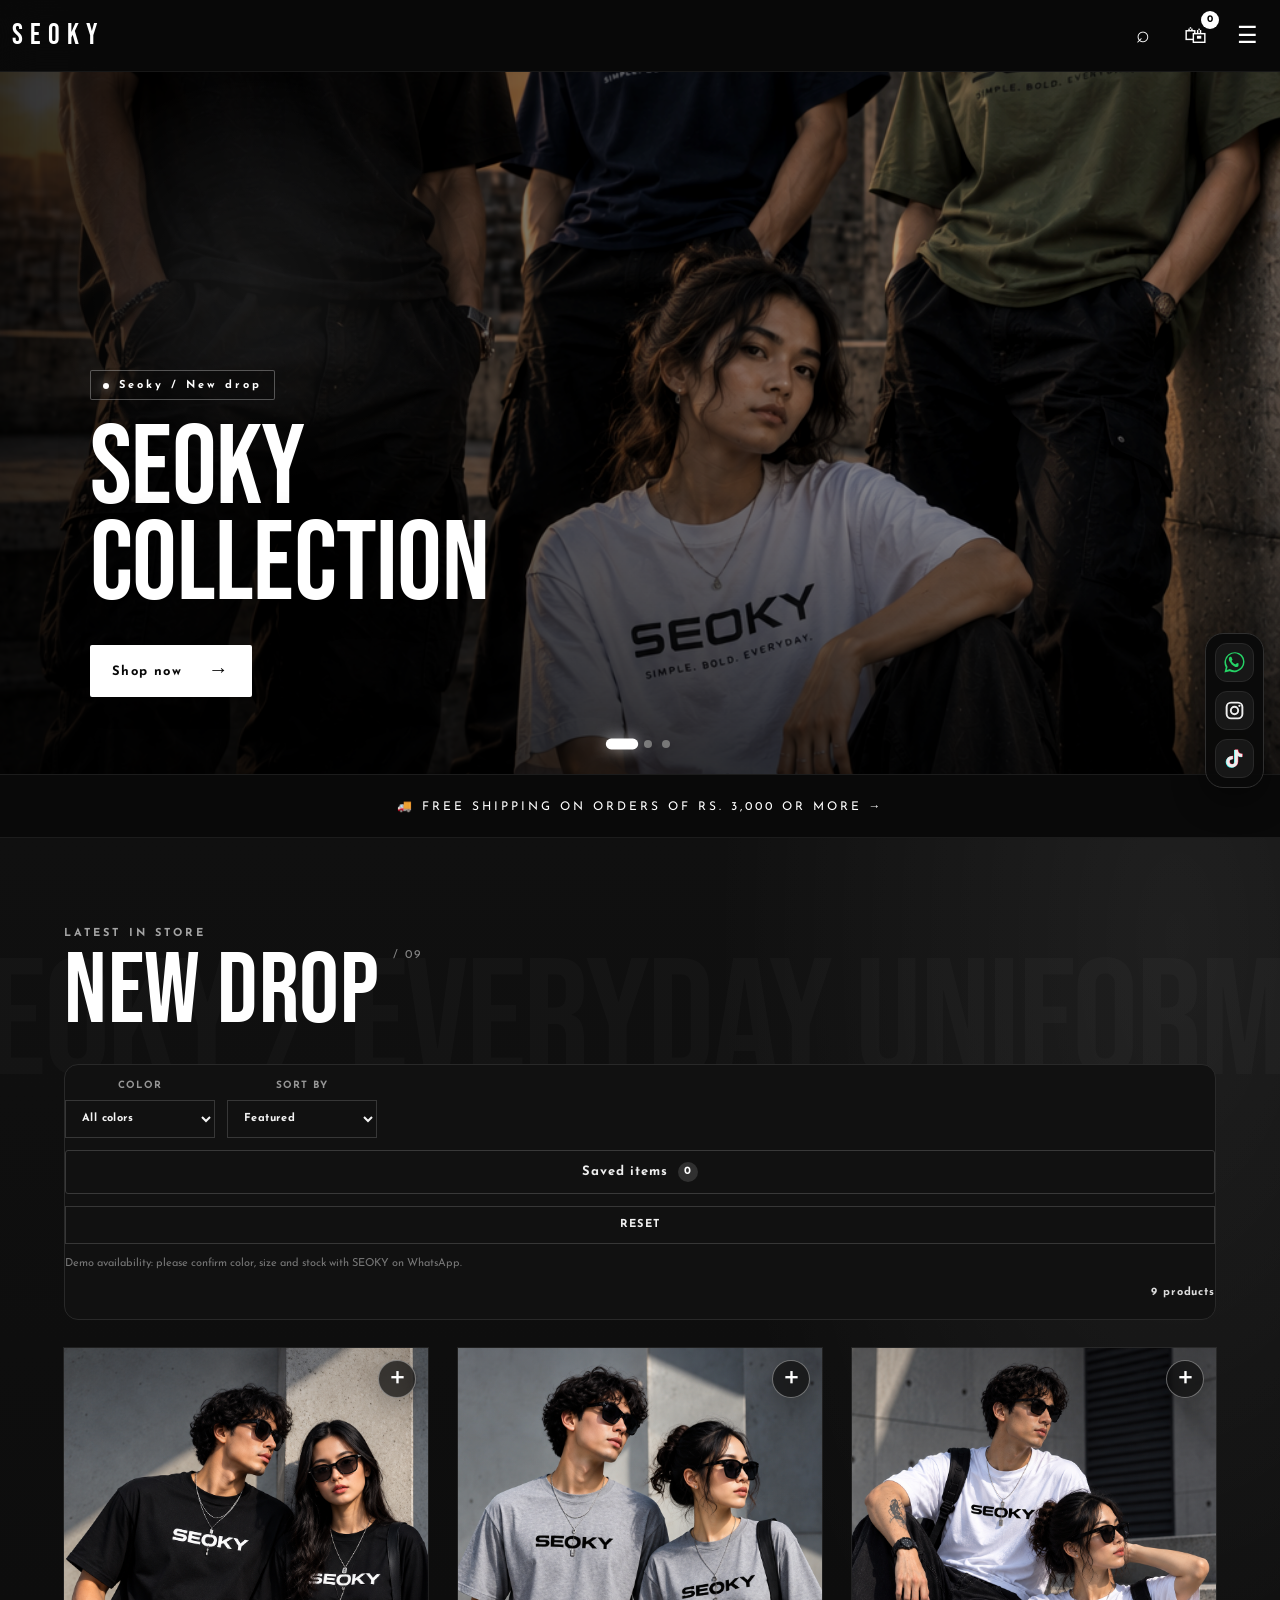
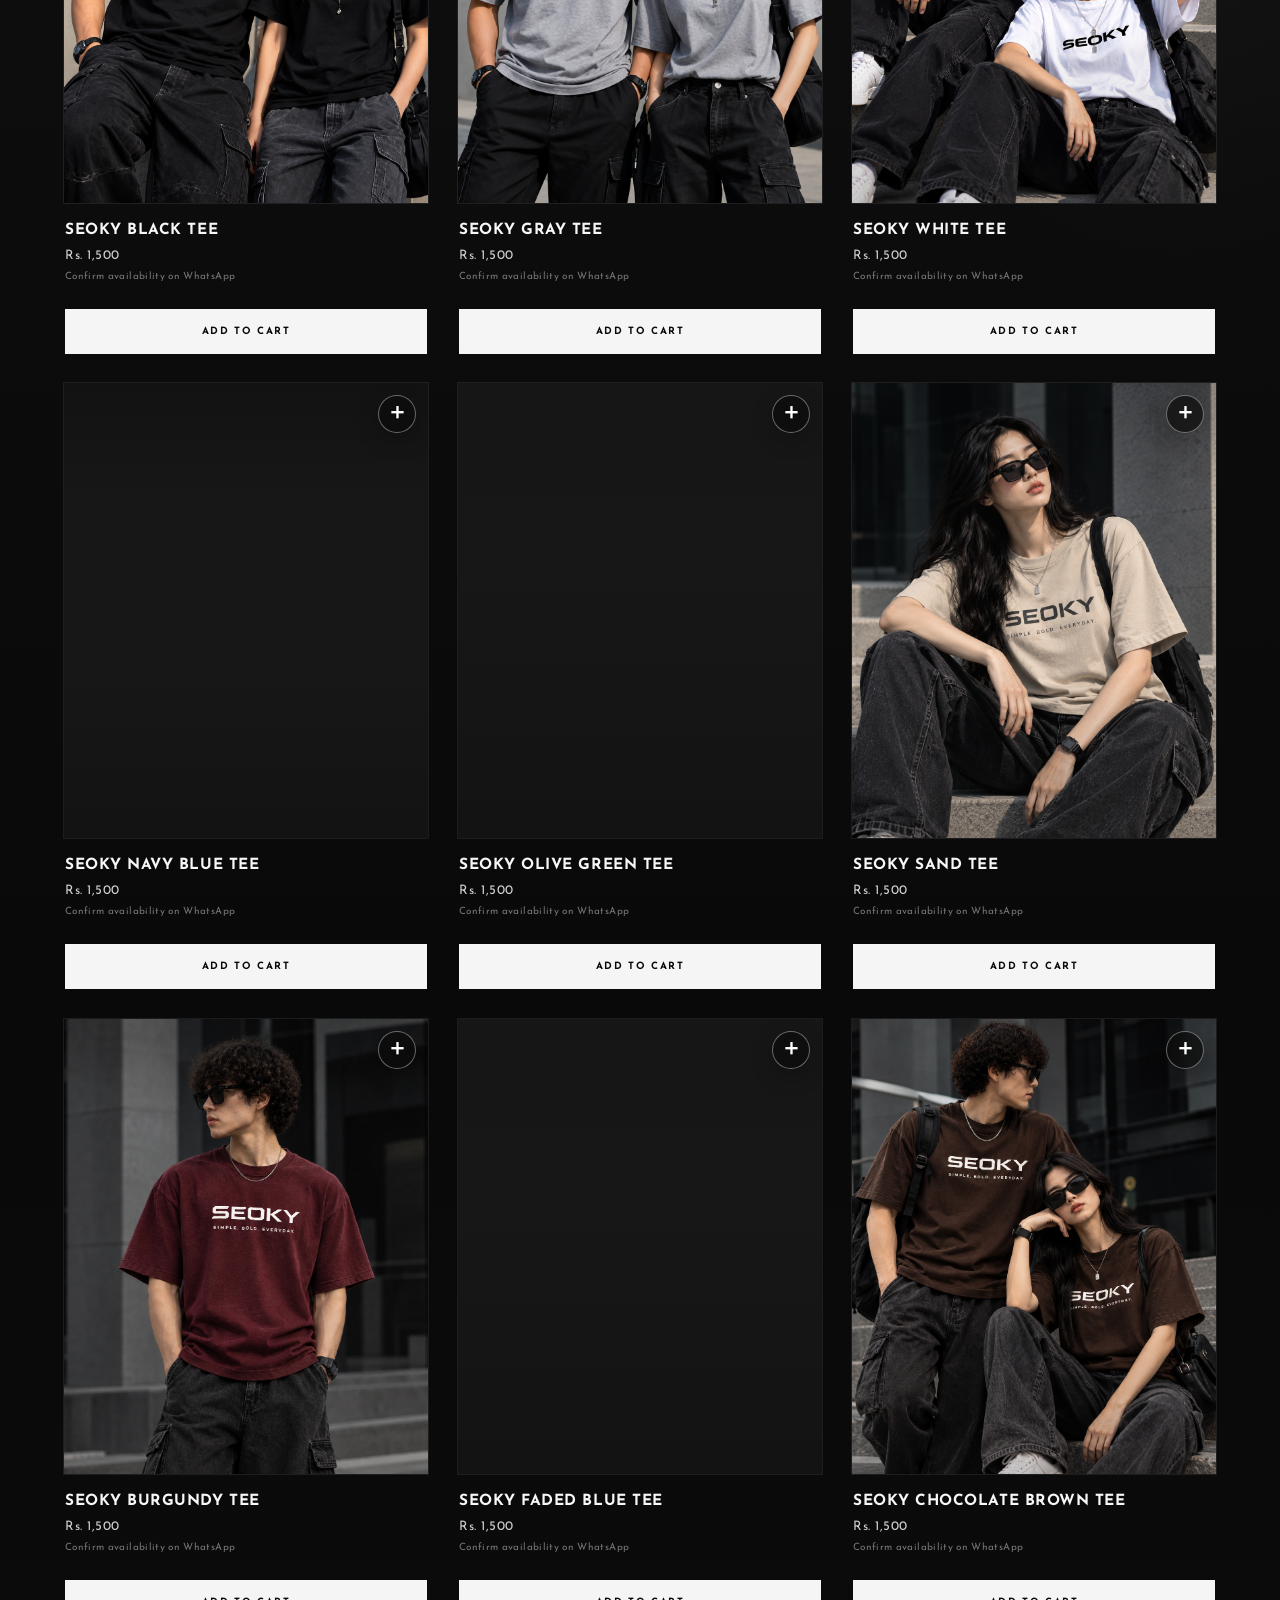
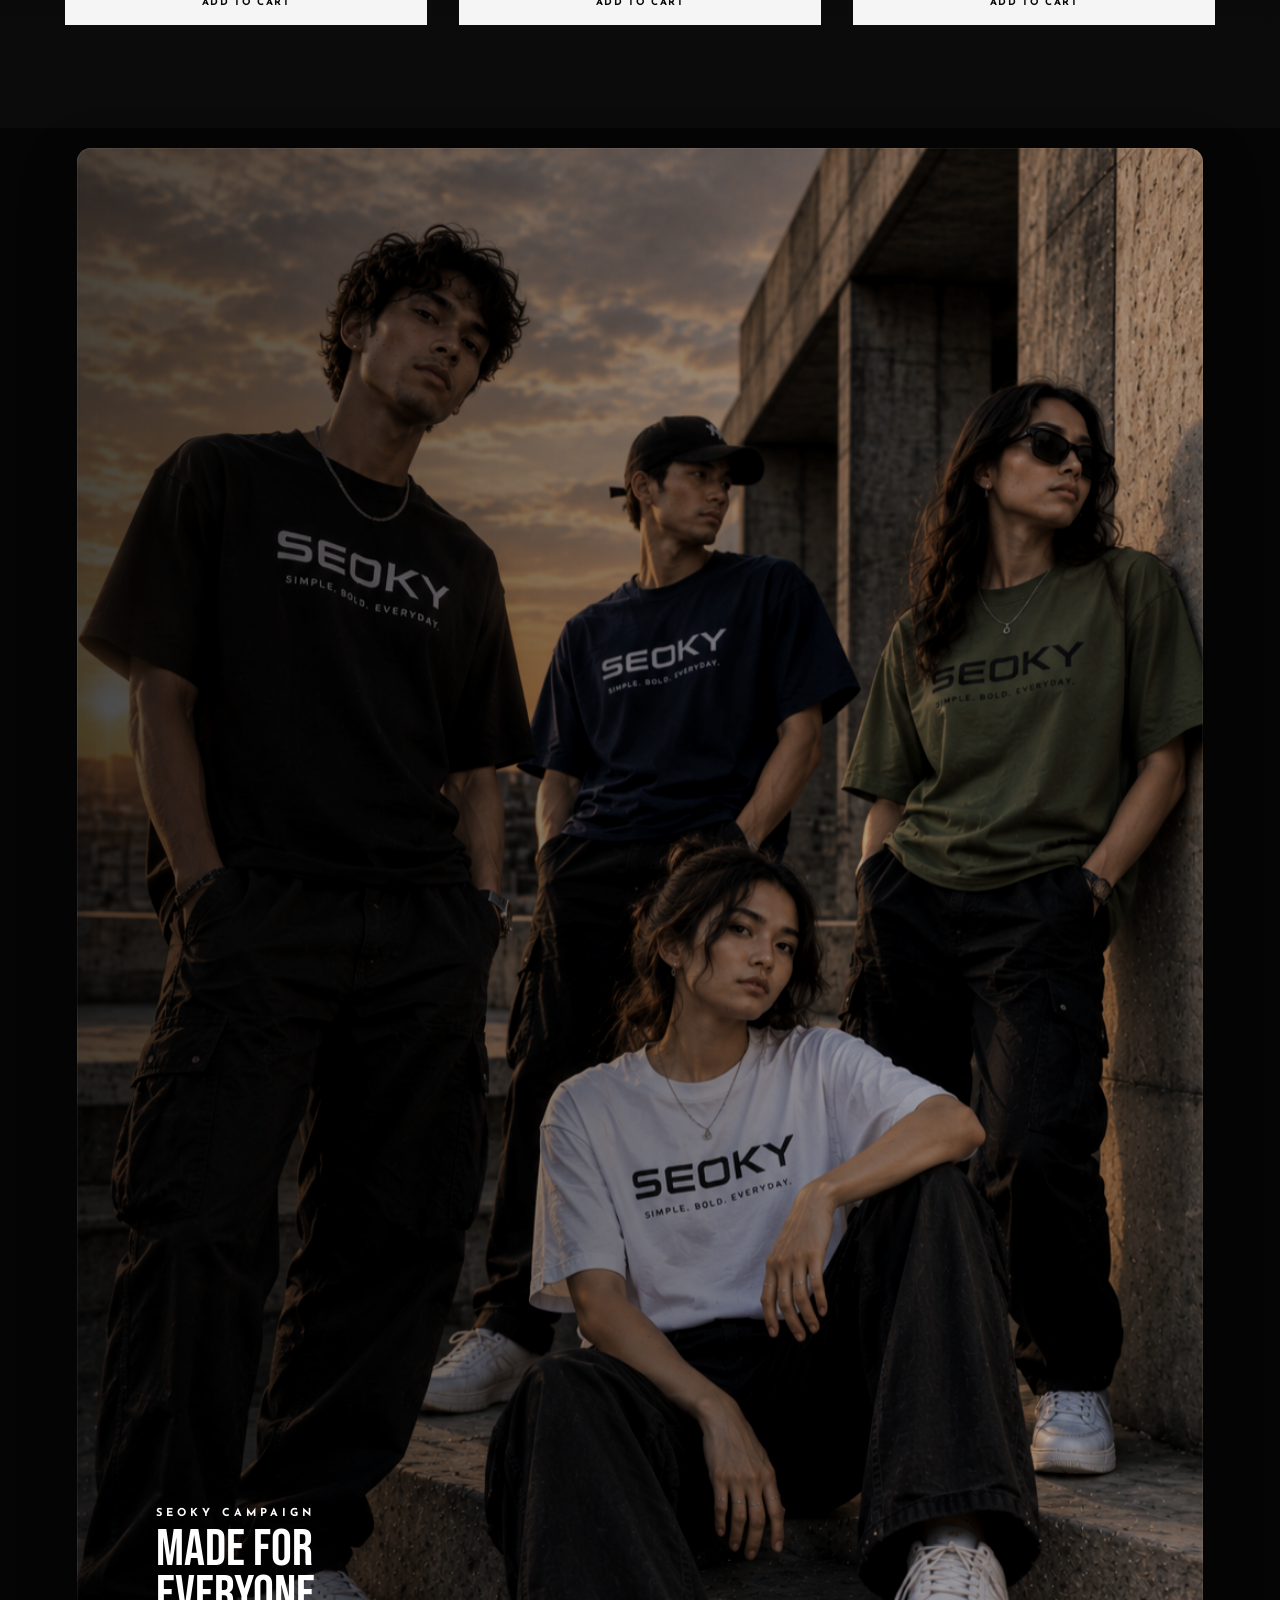
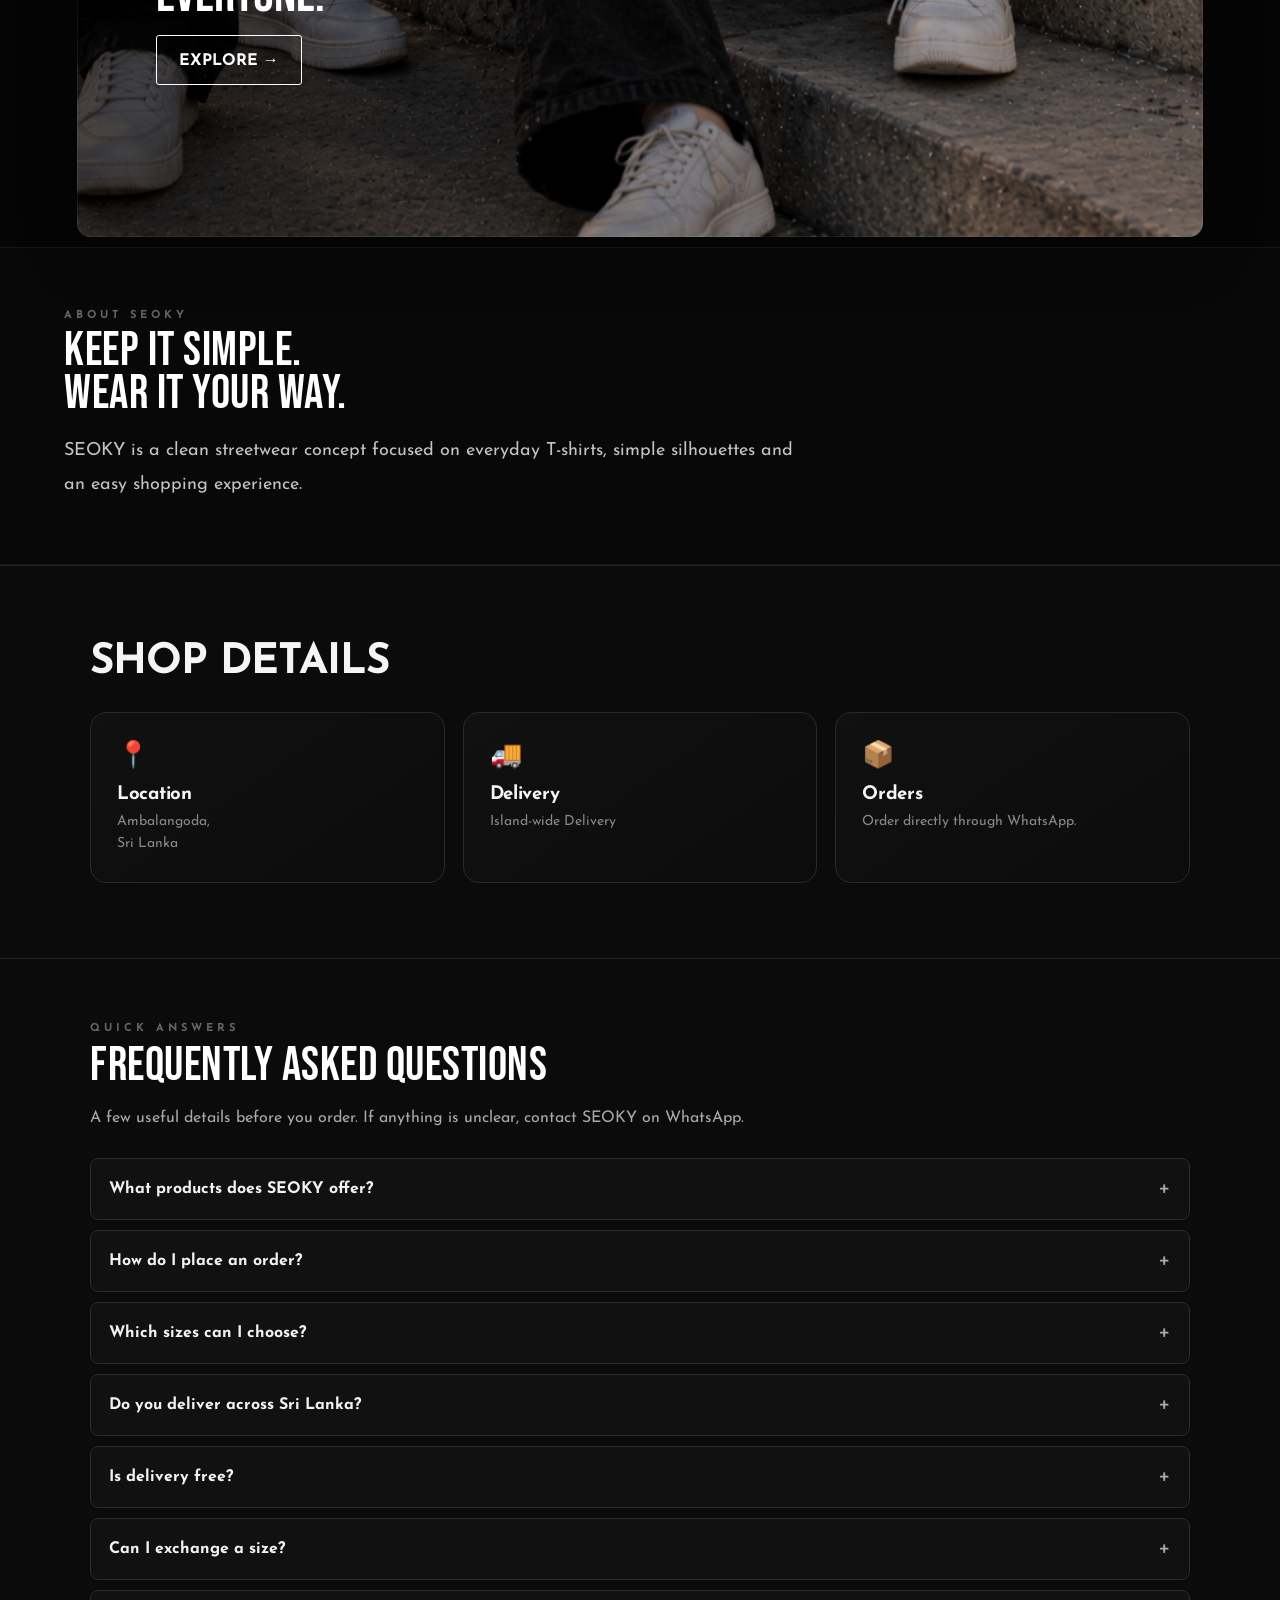
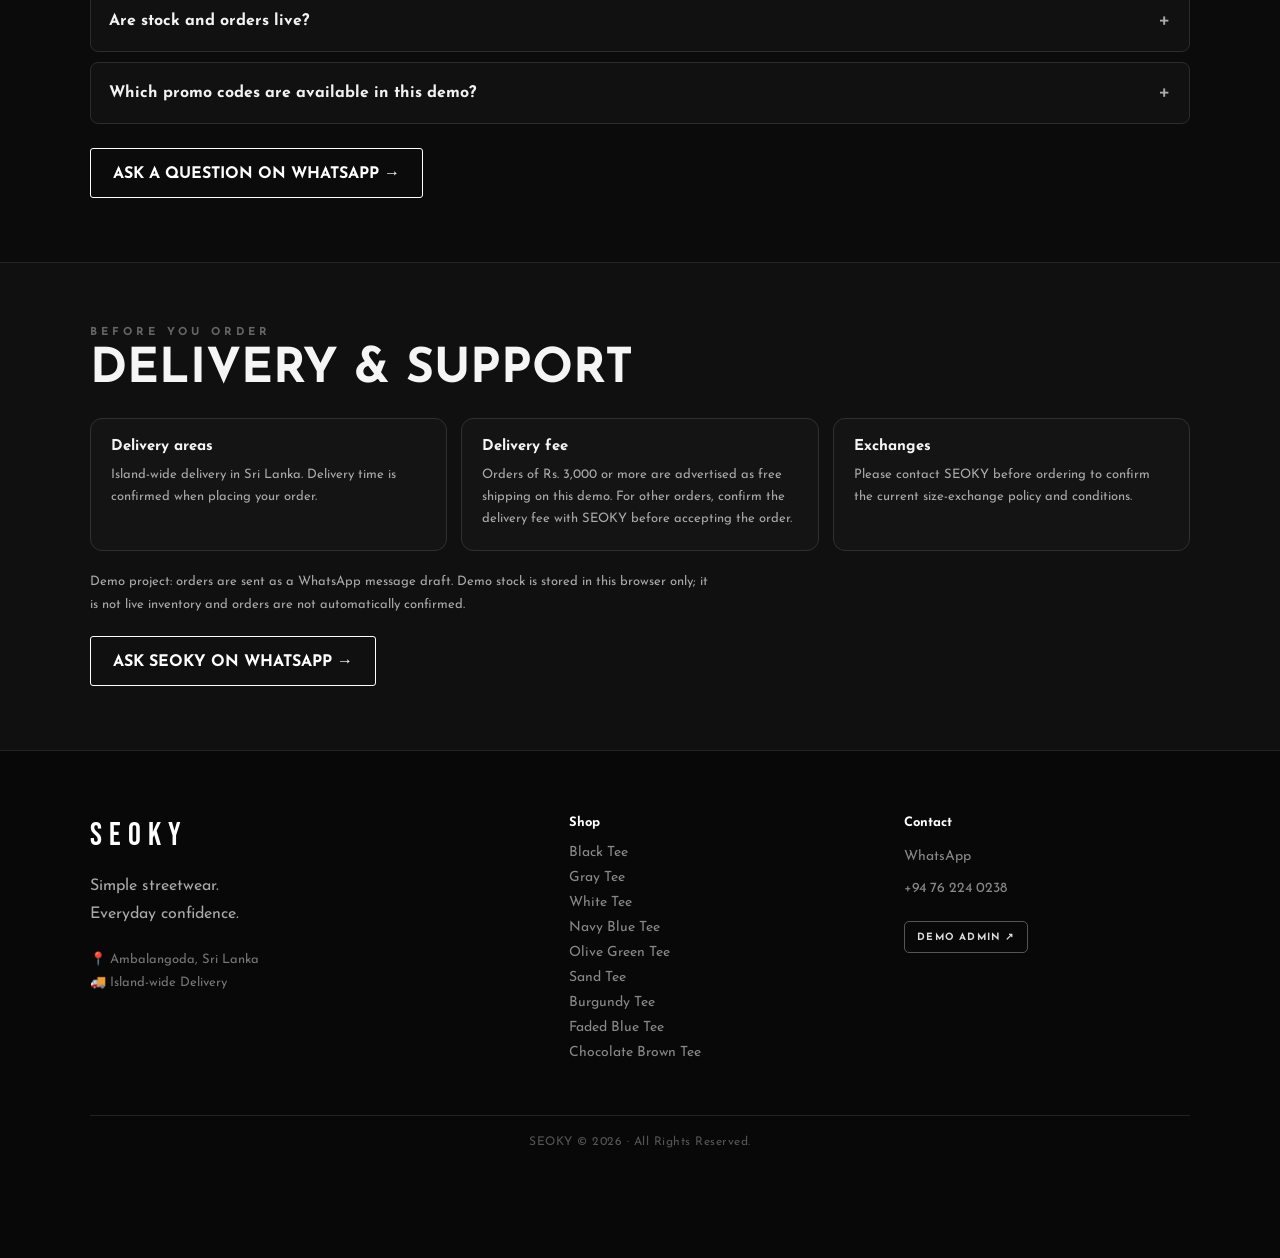
==== commit e3b13275: "Add files via upload" ====
--- a/index.html
+++ b/index.html
@@ -47,6 +47,12 @@
 
 
 <link rel="stylesheet" href="style.css">
+
+<meta property="og:url" content="https://panda-creator1.github.io/seoky-store/">
+<meta property="og:site_name" content="SEOKY">
+<meta name="twitter:card" content="summary">
+<link rel="canonical" href="https://panda-creator1.github.io/seoky-store/">
+<link rel="icon" type="image/svg+xml" href="favicon.svg">
 </head>
 
 <body>
@@ -126,6 +132,12 @@
     <a href="#shop-details" onclick="toggleMenu()">
       <span class="menu-icon">⌖</span>
       <span data-lang-key="details">Shop Details</span>
+      <span class="menu-arrow">→</span>
+    </a>
+
+    <a href="#faq" onclick="toggleMenu()">
+      <span class="menu-icon">?</span>
+      <span>FAQ</span>
       <span class="menu-arrow">→</span>
     </a>
 
@@ -184,15 +196,15 @@
     <div class="hero-slider">
 
       <div class="hero-slide active">
-        <img src="seoky-campaign.png" alt="SEOKY Collection">
+        <img src="seoky-campaign.png" alt="SEOKY Collection" loading="eager" fetchpriority="high" decoding="async">
       </div>
 
       <div class="hero-slide">
-        <img src="seoky-campaign2.png" alt="SEOKY Campaign 2">
+        <img src="seoky-campaign2.png" alt="SEOKY Campaign 2" loading="lazy" decoding="async">
       </div>
 
       <div class="hero-slide">
-        <img src="seoky-campaign3.png" alt="SEOKY Campaign 3">
+        <img src="seoky-campaign3.png" alt="SEOKY Campaign 3" loading="lazy" decoding="async">
       </div>
 
     </div>
@@ -286,7 +298,7 @@
           <img
             src="black-tee.png"
             alt="SEOKY BLACK TEE"
-          >
+           loading="lazy" decoding="async">
 
           <button
             class="heart"
@@ -334,7 +346,7 @@
           <img
             src="gray-tee.png"
             alt="SEOKY GRAY TEE"
-          >
+           loading="lazy" decoding="async">
 
           <button
             class="heart"
@@ -382,7 +394,7 @@
           <img
             src="white-tee.png"
             alt="SEOKY WHITE TEE"
-          >
+           loading="lazy" decoding="async">
 
           <button
             class="heart"
@@ -430,7 +442,7 @@
           <img
             src="navy-blue-tee.png"
             alt="SEOKY NAVY BLUE TEE"
-          >
+           loading="lazy" decoding="async">
 
           <button
             class="heart"
@@ -478,7 +490,7 @@
           <img
             src="olive-green-tee.png"
             alt="SEOKY OLIVE GREEN TEE"
-          >
+           loading="lazy" decoding="async">
 
           <button
             class="heart"
@@ -526,7 +538,7 @@
           <img
             src="sand-tee.png"
             alt="SEOKY SAND TEE"
-          >
+           loading="lazy" decoding="async">
 
           <button
             class="heart"
@@ -574,7 +586,7 @@
           <img
             src="burgundy-tee.png"
             alt="SEOKY BURGUNDY TEE"
-          >
+           loading="lazy" decoding="async">
 
           <button
             class="heart"
@@ -622,7 +634,7 @@
           <img
             src="faded-blue-tee.png"
             alt="SEOKY FADED BLUE TEE"
-          >
+           loading="lazy" decoding="async">
 
           <button
             class="heart"
@@ -670,7 +682,7 @@
           <img
             src="chocolate-brown-tee.png"
             alt="SEOKY CHOCOLATE BROWN TEE"
-          >
+           loading="lazy" decoding="async">
 
           <button
             class="heart"
@@ -713,7 +725,7 @@
     <img
       src="seoky-campaign.png"
       alt="SEOKY Campaign"
-    >
+     loading="eager" fetchpriority="high" decoding="async">
 
     <div class="campaign-content">
 
@@ -808,6 +820,28 @@
 
   </div>
 
+</section>
+
+<!-- =====================================================
+     FREQUENTLY ASKED QUESTIONS
+===================================================== -->
+<section class="seoky-faq" id="faq" aria-labelledby="seokyFaqTitle">
+  <div class="seoky-faq-inner">
+    <div class="kicker">QUICK ANSWERS</div>
+    <h2 id="seokyFaqTitle">FREQUENTLY ASKED QUESTIONS</h2>
+    <p class="seoky-faq-intro">A few useful details before you order. If anything is unclear, contact SEOKY on WhatsApp.</p>
+    <div class="seoky-faq-list">
+      <details><summary>What products does SEOKY offer?</summary><p>This demo storefront features everyday streetwear T-shirts in nine colors. Check the product cards for the current displayed price and available details.</p></details>
+      <details><summary>How do I place an order?</summary><p>Add your preferred item to the cart, continue to checkout, and submit the form to prepare an order message in WhatsApp. Your order is not automatically confirmed by the website.</p></details>
+      <details><summary>Which sizes can I choose?</summary><p>The demo offers sizes S, M, L and XL. Please confirm your preferred size, color and current availability with SEOKY before ordering.</p></details>
+      <details><summary>Do you deliver across Sri Lanka?</summary><p>The storefront advertises island-wide delivery. Delivery timing is confirmed when you contact SEOKY about your order.</p></details>
+      <details><summary>Is delivery free?</summary><p>This demo advertises free shipping for orders of Rs. 3,000 or more. For orders below that amount, confirm the delivery fee with SEOKY.</p></details>
+      <details><summary>Can I exchange a size?</summary><p>Please contact SEOKY before ordering to confirm the current size-exchange policy and any conditions.</p></details>
+      <details><summary>Are stock and orders live?</summary><p>No. This is a demo storefront. Stock settings are stored in the current browser only, and the website prepares a WhatsApp message draft rather than recording a confirmed order in a shared database. Please confirm availability directly.</p></details>
+      <details><summary>Which promo codes are available in this demo?</summary><p><strong>SEOKY10</strong> applies a 10% discount, and <strong>SYK55</strong> applies a 55% discount in the current demo checkout.</p></details>
+    </div>
+    <a class="cta outline seoky-faq-cta" href="https://wa.me/94762240238" target="_blank" rel="noopener noreferrer">ASK A QUESTION ON WHATSAPP →</a>
+  </div>
 </section>
 
 <!-- =====================================================
@@ -1046,7 +1080,7 @@
         id="seokyModalImage"
         src=""
         alt=""
-      >
+       loading="lazy" decoding="async">
 
       <div
         class="gallery-thumbs"
--- a/style.css
+++ b/style.css
@@ -4029,3 +4029,50 @@
   html{scroll-behavior:auto!important}
   *,*::before,*::after{scroll-behavior:auto!important;animation-duration:.001ms!important;animation-iteration-count:1!important;transition-duration:.001ms!important}
 }
+
+
+/* =====================================================
+   SEOKY DESIGN + ACCESSIBILITY + FAQ POLISH (Part 2)
+   Additive overrides: existing storefront rules are preserved.
+===================================================== */
+:root { scroll-padding-top: 88px; }
+html { scroll-behavior: smooth; }
+body { text-rendering: optimizeLegibility; -webkit-font-smoothing: antialiased; }
+:focus-visible { outline: 2px solid #f4f4f4 !important; outline-offset: 4px; }
+button, a, select, summary { -webkit-tap-highlight-color: transparent; }
+section[id], footer[id] { scroll-margin-top: 88px; }
+.about p { max-width: 68ch; color: #c4c4c4; line-height: 1.9; font-size: clamp(15px, 1.6vw, 18px); }
+.seoky-policies-inner > .seoky-demo-notice { max-width: 78ch; line-height: 1.75; }
+
+.seoky-faq {
+  padding: 64px 6%;
+  background: #0b0b0b;
+  border-top: 1px solid #242424;
+}
+.seoky-faq-inner { width: 100%; max-width: 1100px; margin: 0 auto; }
+.seoky-faq h2 { margin: 8px 0 14px; color: #fff; font: 400 clamp(32px, 5vw, 48px)/1 'Bebas Neue', Impact, sans-serif; letter-spacing: .5px; }
+.seoky-faq-intro { max-width: 66ch; color: #aaa; line-height: 1.75; margin-bottom: 26px; }
+.seoky-faq-list { display: grid; gap: 10px; }
+.seoky-faq-list details { border: 1px solid #2c2c2c; border-radius: 8px; background: #111; transition: border-color .2s ease, background .2s ease; }
+.seoky-faq-list details[open] { border-color: #555; background: #141414; }
+.seoky-faq-list summary { position: relative; cursor: pointer; list-style: none; padding: 18px 48px 18px 18px; color: #f2f2f2; font-weight: 700; line-height: 1.5; }
+.seoky-faq-list summary::-webkit-details-marker { display: none; }
+.seoky-faq-list summary::after { content: '+'; position: absolute; right: 18px; top: 50%; transform: translateY(-50%); color: #aaa; font-size: 23px; font-weight: 400; }
+.seoky-faq-list details[open] summary::after { content: '−'; color: #fff; }
+.seoky-faq-list details p { padding: 0 18px 18px; max-width: 78ch; color: #b8b8b8; line-height: 1.8; font-size: 14px; }
+.seoky-faq-list details p strong { color: #fff; }
+.seoky-faq-cta { margin-top: 24px; }
+
+/* Keep tap targets and content comfortable on smaller screens. */
+@media (max-width: 700px) {
+  :root { scroll-padding-top: 72px; }
+  section[id], footer[id] { scroll-margin-top: 72px; }
+  .seoky-faq { padding: 44px 5%; }
+  .seoky-faq-list summary { padding: 16px 42px 16px 14px; }
+  .seoky-faq-list summary::after { right: 14px; }
+  .seoky-faq-list details p { padding: 0 14px 16px; }
+}
+@media (prefers-reduced-motion: reduce) {
+  html { scroll-behavior: auto !important; }
+  .seoky-faq-list details { transition: none !important; }
+}
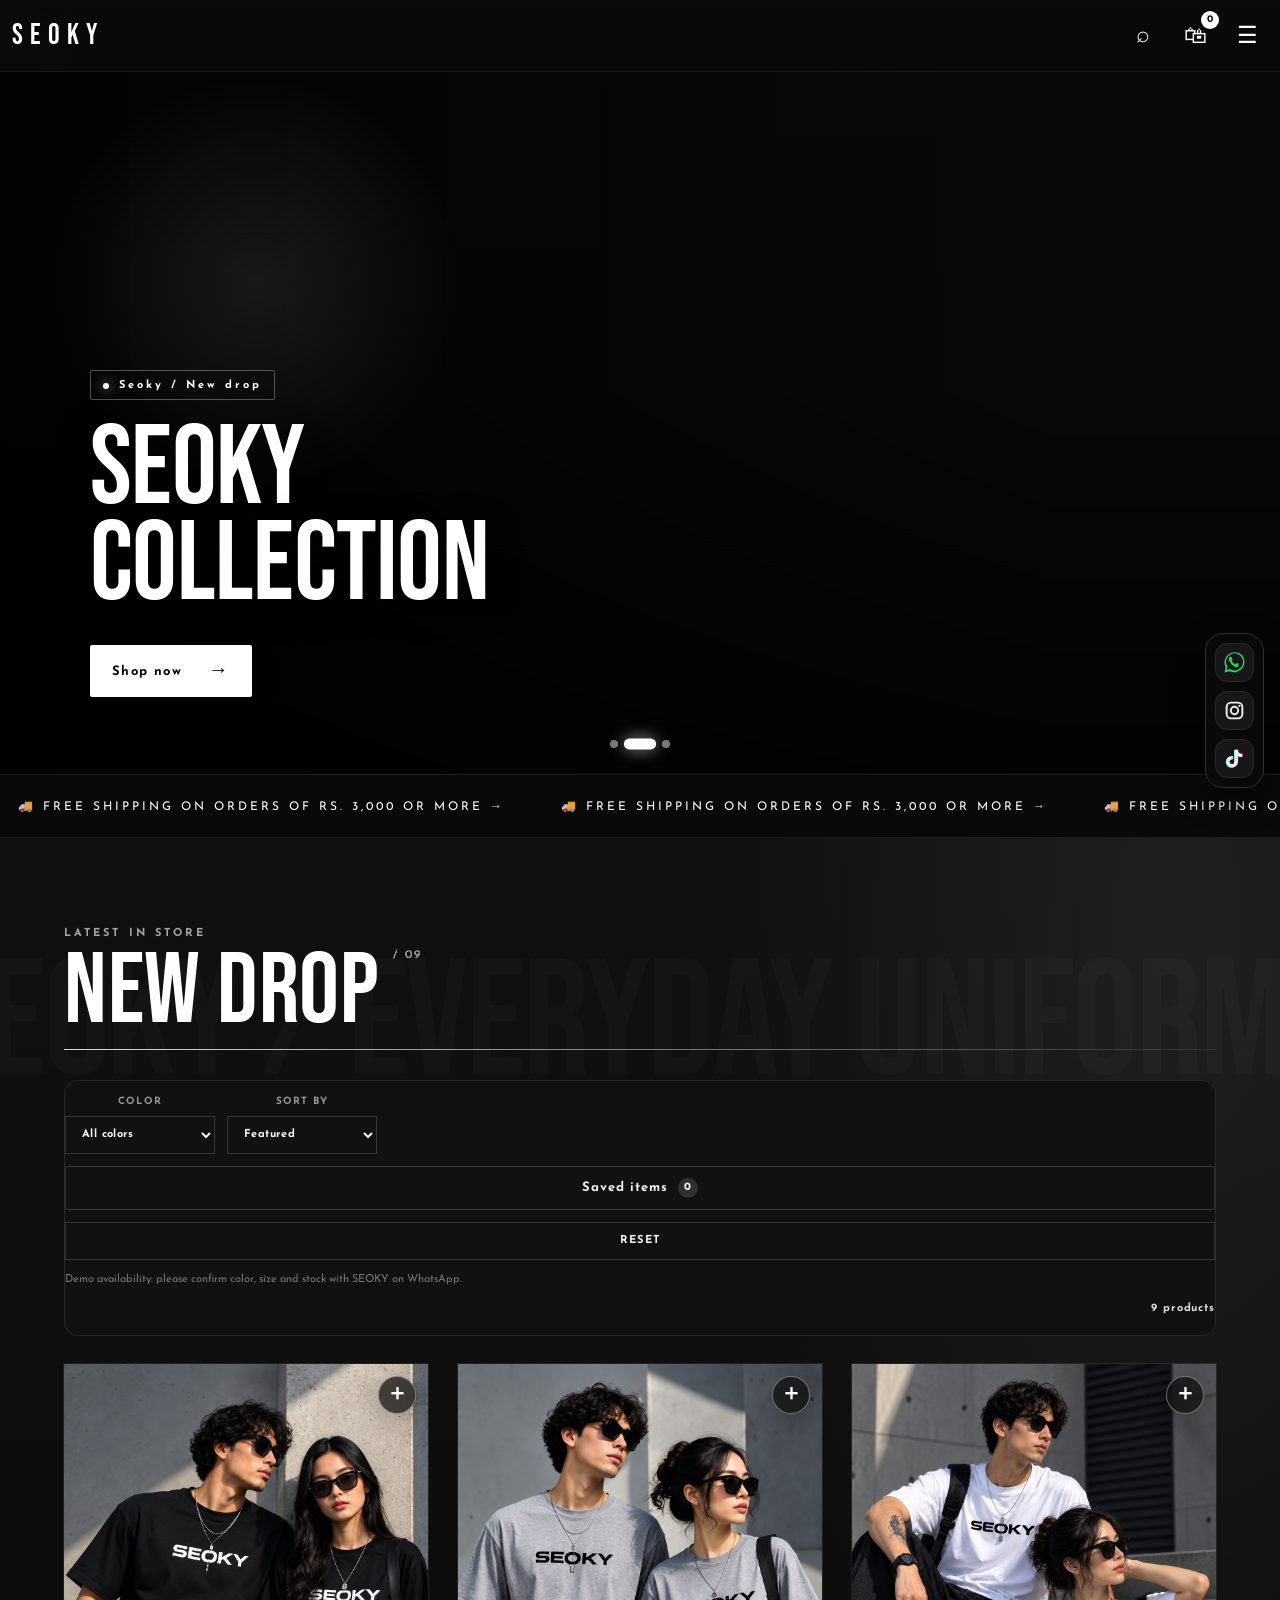
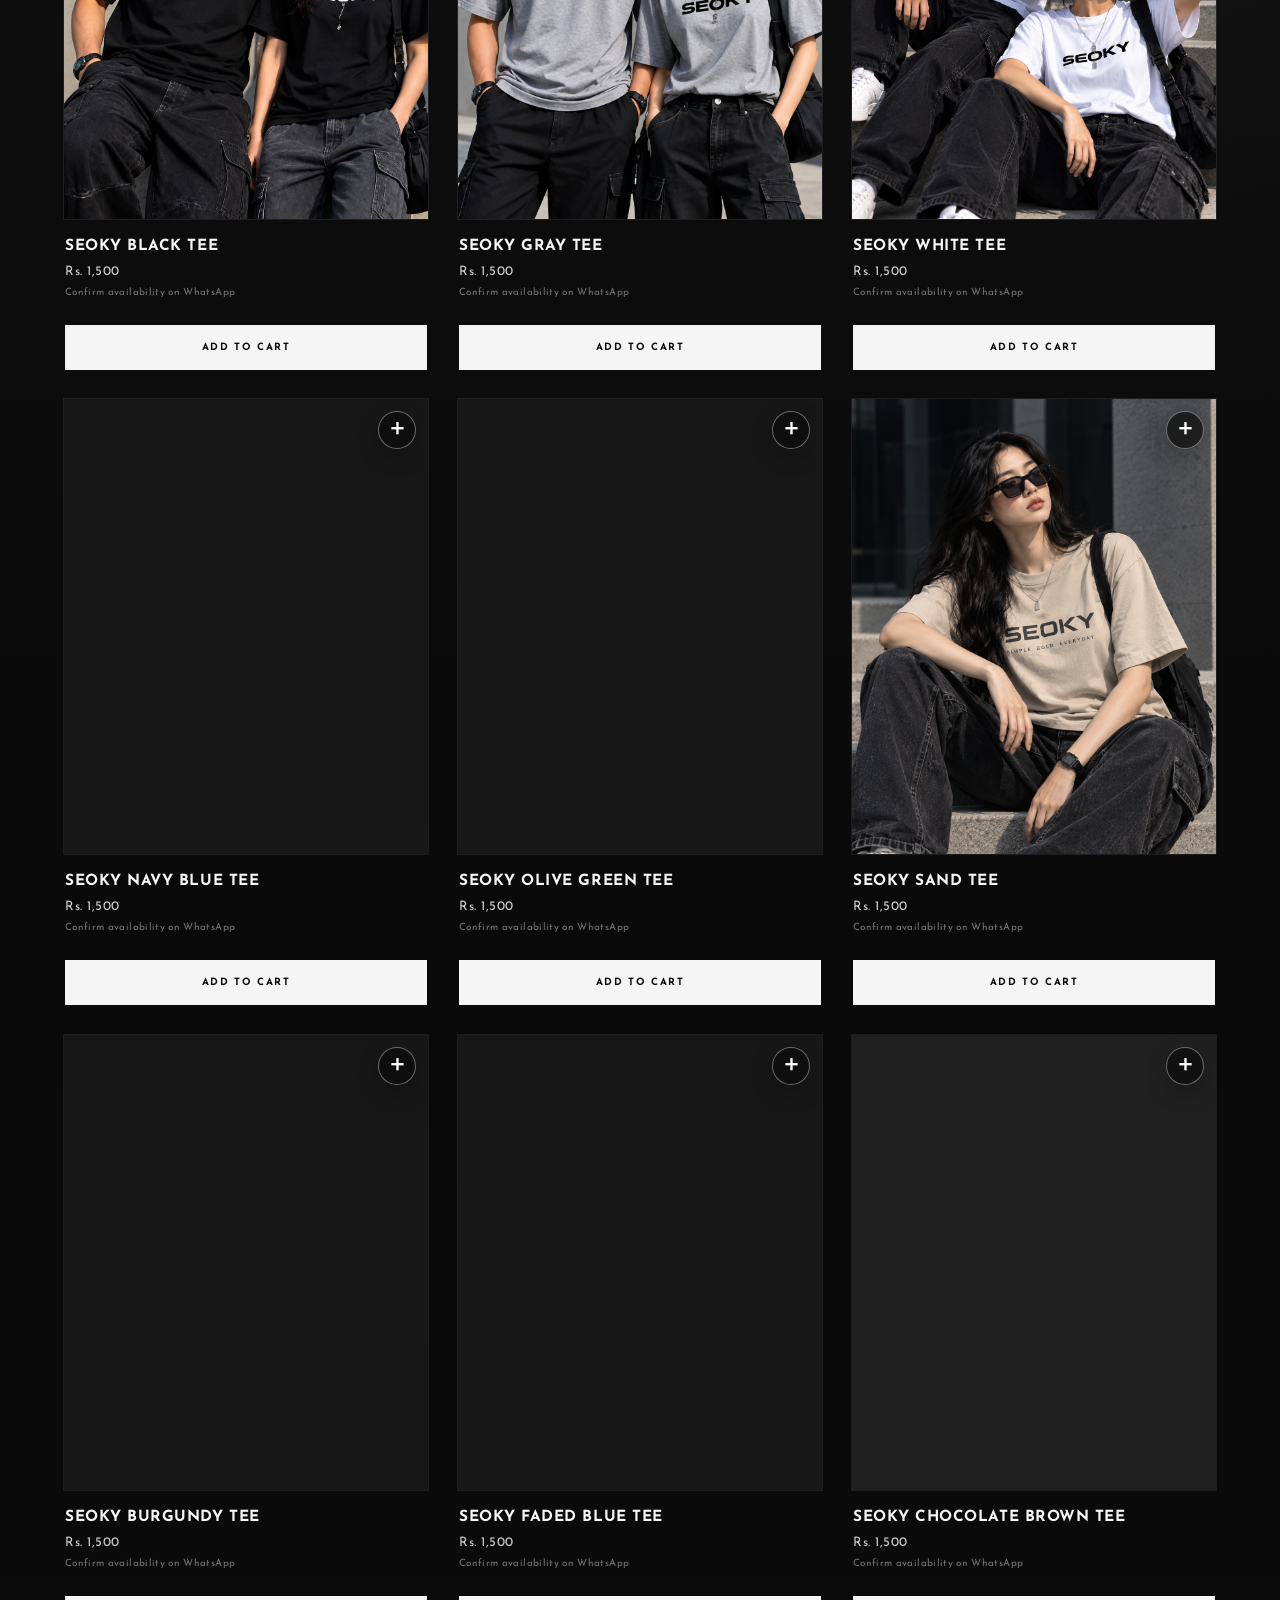
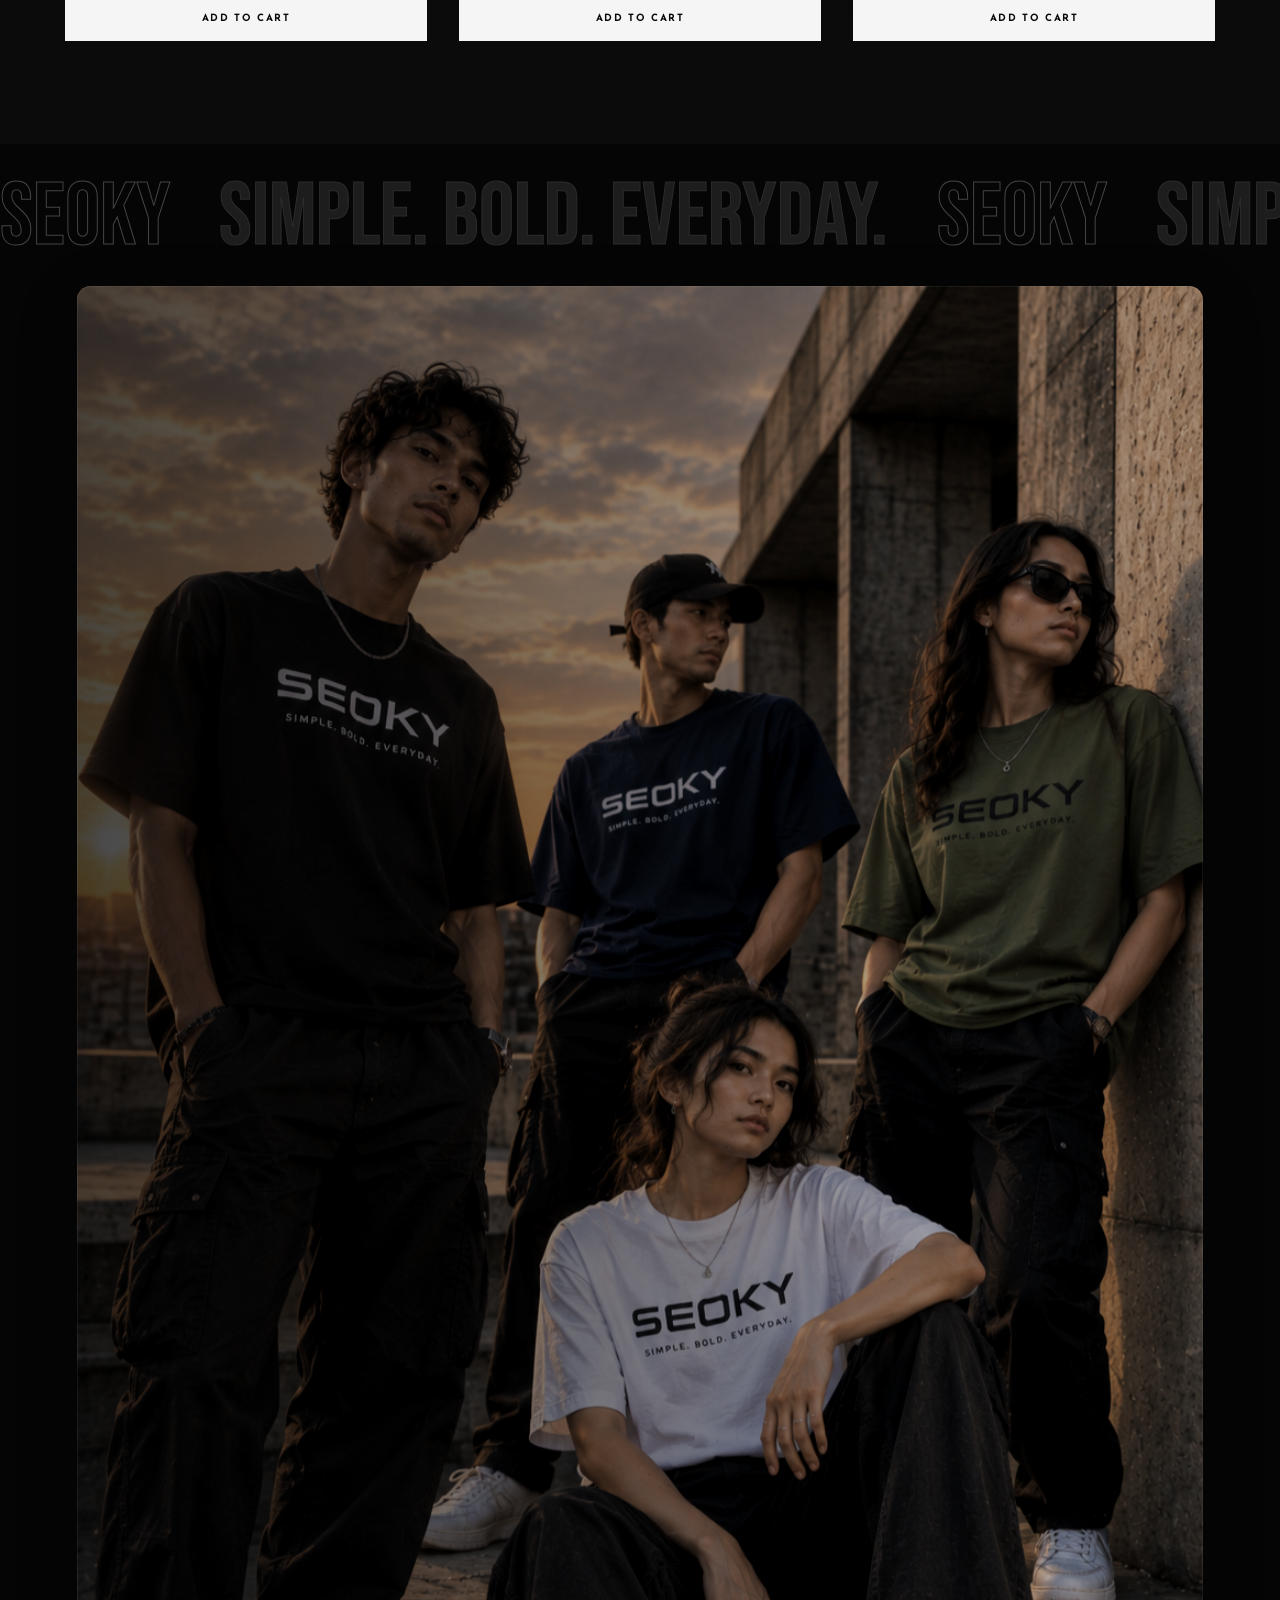
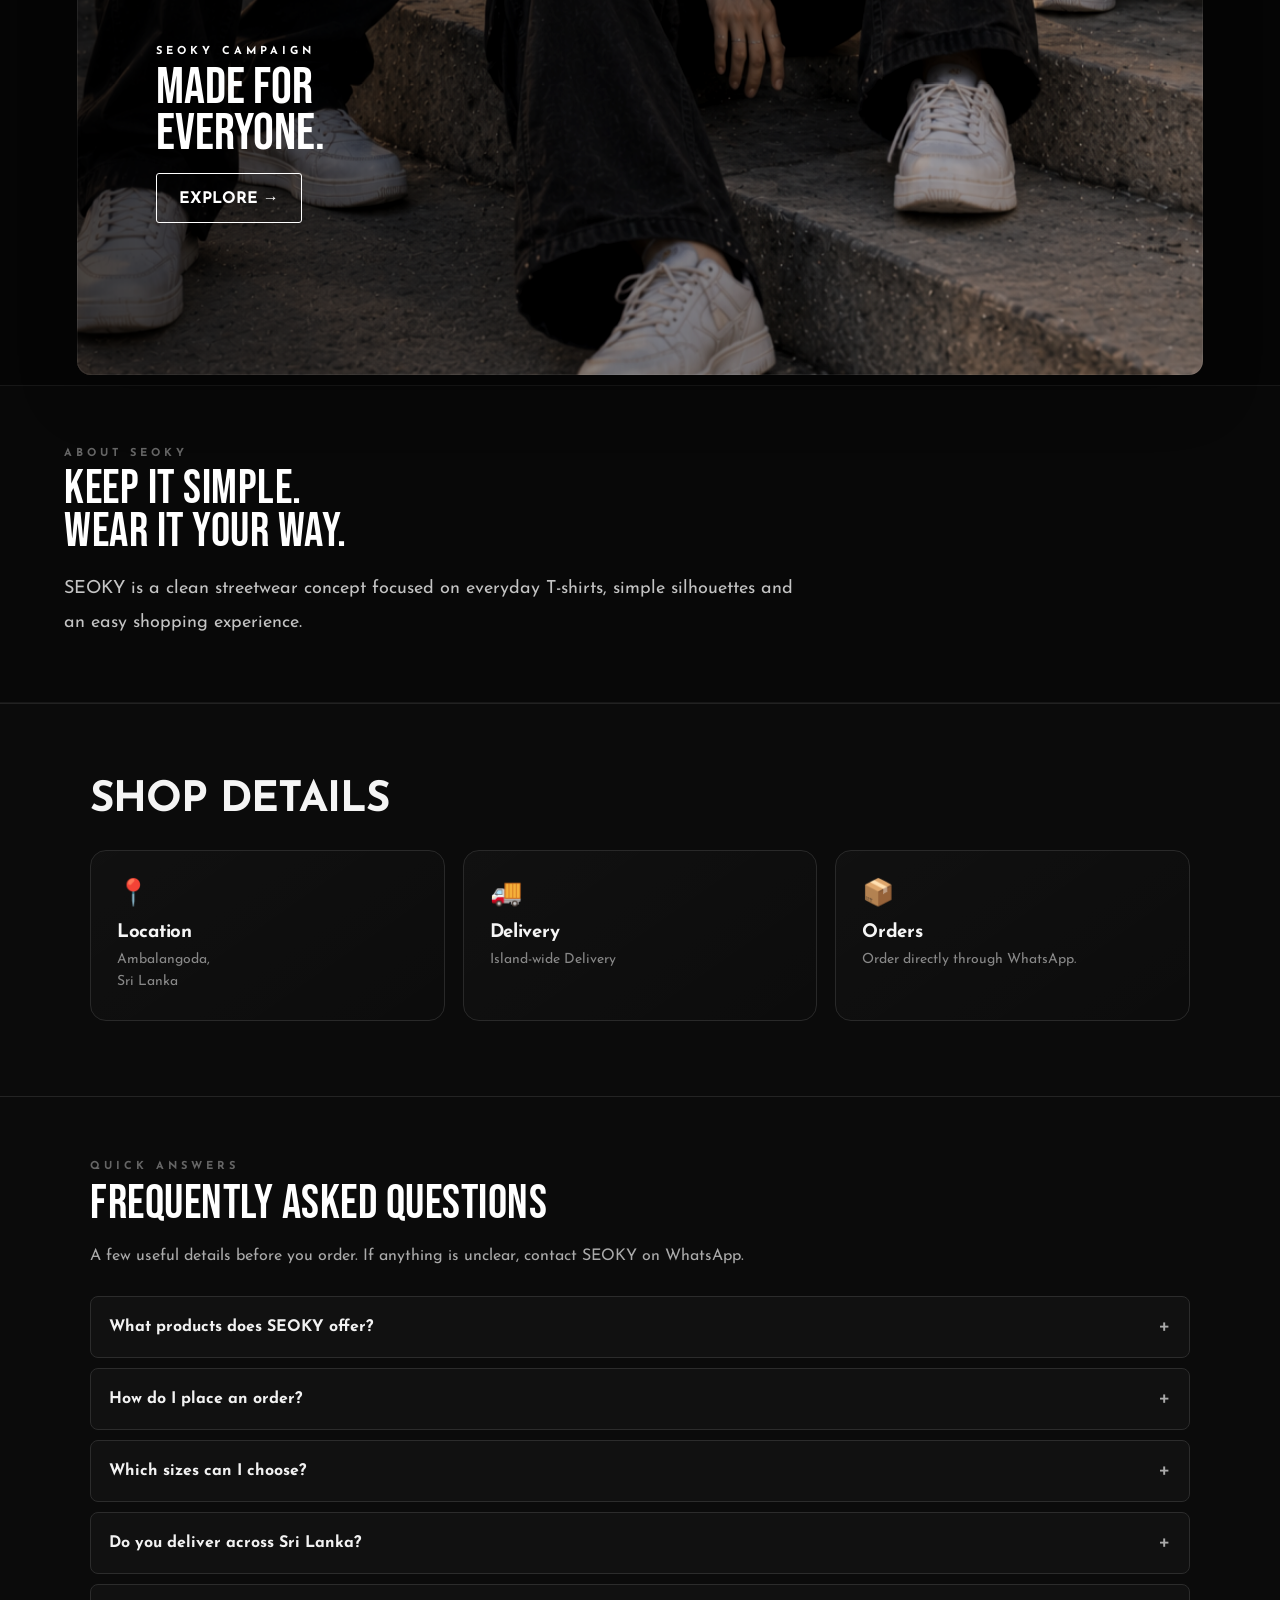
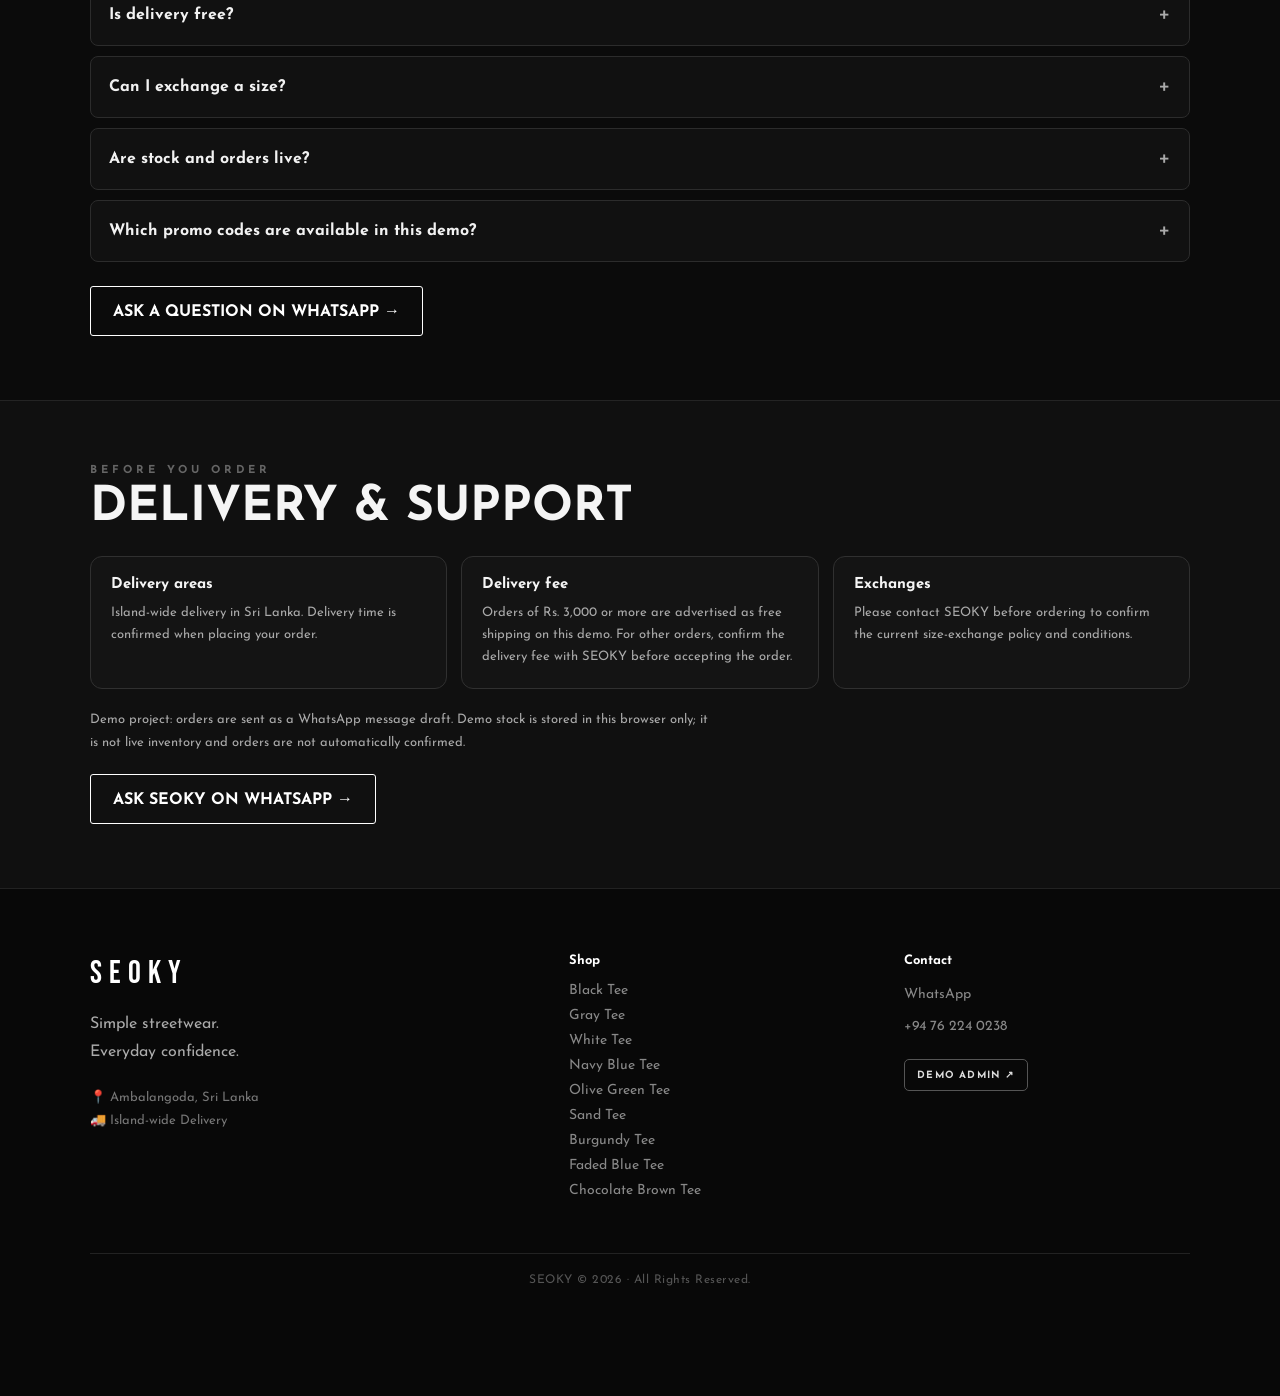
==== commit 4f73893d: "Add files via upload" ====
--- a/index.html
+++ b/index.html
@@ -1239,6 +1239,16 @@
 
     </table>
 
+    <div class="seoky-size-helper">
+      <h3>FIND YOUR SIZE</h3>
+      <p>Measure around the fullest part of your chest, in inches:</p>
+      <div class="seoky-size-helper-row">
+        <input id="seokyChestInput" type="number" min="28" max="62" step="0.5" inputmode="decimal" placeholder="e.g. 39" aria-label="Chest measurement in inches">
+        <button type="button" onclick="seokyFindMySize()">FIND MY SIZE</button>
+      </div>
+      <p class="seoky-size-helper-result" id="seokySizeResult" aria-live="polite"></p>
+    </div>
+
     <p
       style="
         color:#777;
--- a/style.css
+++ b/style.css
@@ -4076,3 +4076,109 @@
   html { scroll-behavior: auto !important; }
   .seoky-faq-list details { transition: none !important; }
 }
+
+/* =====================================================
+   SEOKY LEVEL-UP — find-your-size helper (added Oct 2026)
+===================================================== */
+.seoky-size-helper{margin-top:22px;padding-top:18px;border-top:1px solid #333;text-align:left}
+.seoky-size-helper h3{font-size:14px;letter-spacing:.14em;margin-bottom:6px;color:#fff}
+.seoky-size-helper p{color:#999;font-size:13px;line-height:1.5}
+.seoky-size-helper-row{display:flex;gap:10px;margin-top:12px}
+.seoky-size-helper-row input{flex:1;min-width:0;background:#161616;border:1px solid #3a3a3a;color:#fff;border-radius:8px;padding:11px 13px;outline:none}
+.seoky-size-helper-row input:focus{border-color:#aaa}
+.seoky-size-helper-row button{background:#fff;color:#000;border-radius:8px;padding:11px 16px;font-weight:700;font-size:12px;letter-spacing:.07em;white-space:nowrap}
+.seoky-size-helper-result{margin-top:12px;font-weight:700;color:#fff !important;min-height:19px}
+
+/* ---- smooth product entrance (replaces the pop) ---- */
+.product.revealed{animation:seokyCardIn .95s cubic-bezier(.16,1,.3,1) both;animation-delay:var(--enter-delay,0ms)}
+.product.revealed.entered{animation:none;opacity:1}
+@keyframes seokyCardIn{from{opacity:0;transform:translateY(18px) scale(.985)}to{opacity:1;transform:translateY(0) scale(1)}}
+@media (prefers-reduced-motion:reduce){.product.revealed{animation:none}}
+
+/* =====================================================
+   SEOKY WOW PACK — hero reveal, ken burns, title shine,
+   pointer glare, glowing cta, ticker marquee
+   (added Oct 2026)
+===================================================== */
+
+/* hero headline entrance */
+.hero-content .eyebrow{animation:seokyHeroIn .9s cubic-bezier(.16,1,.3,1) .05s both}
+.hero-content h1{animation:seokyHeroIn 1.05s cubic-bezier(.16,1,.3,1) .18s both}
+.hero-content .cta{animation:seokyHeroIn .9s cubic-bezier(.16,1,.3,1) .38s both,seokyCtaGlow 2.8s ease-in-out 1.6s infinite}
+@keyframes seokyHeroIn{from{opacity:0;transform:translateY(34px);filter:blur(6px)}to{opacity:1;transform:translateY(0);filter:blur(0)}}
+@keyframes seokyCtaGlow{0%,100%{box-shadow:0 0 0 rgba(255,255,255,0)}50%{box-shadow:0 0 26px rgba(255,255,255,.35)}}
+
+/* slow cinematic zoom on the live hero slide */
+.hero-slide.active img{animation:seokyKenBurns 6.5s ease-out both}
+@keyframes seokyKenBurns{from{transform:scale(1.08)}to{transform:scale(1.17)}}
+
+/* light sweep across section titles as they reveal */
+.section.revealed h2{background:linear-gradient(100deg,#fff 42%,#8f8f8f 50%,#fff 58%);background-size:230% 100%;-webkit-background-clip:text;background-clip:text;color:transparent;animation:seokyTitleShine 1.7s ease .1s both}
+@keyframes seokyTitleShine{from{background-position:115% 0}to{background-position:-15% 0}}
+
+/* pointer glare that follows the cursor across product photos */
+#shop .product .product-img::before{content:"";position:absolute;inset:0;z-index:2;pointer-events:none;background:radial-gradient(260px circle at var(--gx,50%) var(--gy,50%),rgba(255,255,255,.22),transparent 65%);opacity:0;transition:opacity .35s ease}
+#shop .product:hover .product-img::before{opacity:1}
+
+/* free-shipping ticker becomes a marquee */
+.ticker{overflow:hidden;justify-content:flex-start}
+.seoky-ticker-track{display:inline-flex;align-items:center;gap:56px;white-space:nowrap;padding-right:56px;animation:seokyMarquee 20s linear infinite;will-change:transform}
+@keyframes seokyMarquee{from{transform:translateX(0)}to{transform:translateX(-50%)}}
+
+/* fly-to-cart dot */
+.seoky-fly-dot{position:fixed;z-index:9999;width:14px;height:14px;border-radius:50%;background:#fff;box-shadow:0 0 14px rgba(255,255,255,.8);pointer-events:none}
+
+@media (prefers-reduced-motion:reduce){
+  .hero-content .eyebrow,.hero-content h1,.hero-content .cta,.hero-slide.active img,.section.revealed h2,.seoky-ticker-track{animation:none !important}
+}
+
+/* =====================================================
+   SEOKY PREMIUM PACK — preloader, film grain, outlined
+   marquee, image settle, title rule, cursor ring
+   (added Oct 2026)
+===================================================== */
+
+/* film grain over everything — instant cinema */
+body::after{content:"";position:fixed;inset:0;z-index:3000;pointer-events:none;opacity:.05;background-image:url("data:image/svg+xml,%3Csvg xmlns='http://www.w3.org/2000/svg' width='160' height='160'%3E%3Cfilter id='n'%3E%3CfeTurbulence type='fractalNoise' baseFrequency='0.9' numOctaves='2'/%3E%3C/filter%3E%3Crect width='160' height='160' filter='url(%23n)' opacity='0.55'/%3E%3C/svg%3E")}
+
+/* brand preloader */
+#seokyPreloader{position:fixed;inset:0;z-index:5000;background:#050505;display:flex;flex-direction:column;align-items:center;justify-content:center;gap:16px;transition:opacity .6s ease,visibility .6s;animation:seokyPreAutoHide .6s ease 3.4s both}
+#seokyPreloader.done{opacity:0;visibility:hidden}
+#seokyPreloader .seoky-pre-word{display:flex;gap:.08em;font-family:'Bebas Neue',sans-serif;font-size:clamp(52px,11vw,96px);letter-spacing:.06em;color:#fff;line-height:1}
+#seokyPreloader .seoky-pre-word span{opacity:0;transform:translateY(26px);animation:seokyPreLetter .7s cubic-bezier(.16,1,.3,1) both}
+#seokyPreloader .seoky-pre-sub{font-size:10px;letter-spacing:.5em;color:#8a8a8a;text-transform:uppercase}
+#seokyPreloader .seoky-pre-bar{width:min(220px,55vw);height:2px;background:#222;overflow:hidden;border-radius:2px}
+#seokyPreloader .seoky-pre-bar i{display:block;height:100%;width:0;background:#fff;animation:seokyPreFill 1.15s cubic-bezier(.65,0,.35,1) .15s both}
+@keyframes seokyPreLetter{to{opacity:1;transform:translateY(0)}}
+@keyframes seokyPreFill{to{width:100%}}
+@keyframes seokyPreAutoHide{to{opacity:0;visibility:hidden}}
+
+/* giant outlined marquee strip */
+.seoky-marquee{overflow:hidden;padding:30px 0 4px;user-select:none}
+.seoky-marquee-track{display:flex;width:max-content;white-space:nowrap;animation:seokyMarquee 28s linear infinite;will-change:transform}
+.seoky-marquee-track span{font-family:'Bebas Neue',sans-serif;font-size:clamp(46px,7.5vw,88px);line-height:1;padding-right:.55em;color:transparent;-webkit-text-stroke:1px #454545}
+.seoky-marquee-track span.fill{color:#1d1d1d;-webkit-text-stroke:1px #2c2c2c}
+
+/* product photos settle from a slow zoom as cards land */
+#shop .product.revealed .product-img img{animation:seokyImgSettle 1.3s cubic-bezier(.16,1,.3,1) both;animation-delay:var(--enter-delay,0ms)}
+#shop .product .product-img img.seoky-settled{animation:none}
+@keyframes seokyImgSettle{from{transform:scale(1.14)}to{transform:scale(1)}}
+
+/* section title rule grows in */
+.section .section-head{position:relative;padding-bottom:16px}
+.section .section-head::after{content:"";position:absolute;left:0;bottom:0;height:1px;width:100%;background:linear-gradient(90deg,rgba(255,255,255,.85),rgba(255,255,255,.08));transform:scaleX(0);transform-origin:left}
+.section.revealed .section-head::after{animation:seokyLineGrow 1.15s cubic-bezier(.16,1,.3,1) .15s both}
+@keyframes seokyLineGrow{to{transform:scaleX(1)}}
+
+/* trailing cursor ring (desktop) */
+#seokyCursorRing{position:fixed;left:0;top:0;z-index:4000;width:34px;height:34px;border:1px solid rgba(255,255,255,.45);border-radius:50%;pointer-events:none;transform:translate(-50%,-50%);transition:width .25s ease,height .25s ease,border-color .25s ease,opacity .3s ease;opacity:0}
+#seokyCursorRing.on{opacity:1}
+#seokyCursorRing.big{width:58px;height:58px;border-color:rgba(255,255,255,.9)}
+@media (pointer:coarse){#seokyCursorRing{display:none}}
+
+@media (prefers-reduced-motion:reduce){
+  .seoky-marquee-track,#shop .product.revealed .product-img img,.section.revealed .section-head::after,#seokyPreloader .seoky-pre-word span,#seokyPreloader .seoky-pre-bar i{animation:none !important}
+  #seokyPreloader{display:none}
+  #shop .product .product-img img{transform:none}
+  .section .section-head::after{transform:scaleX(1)}
+}
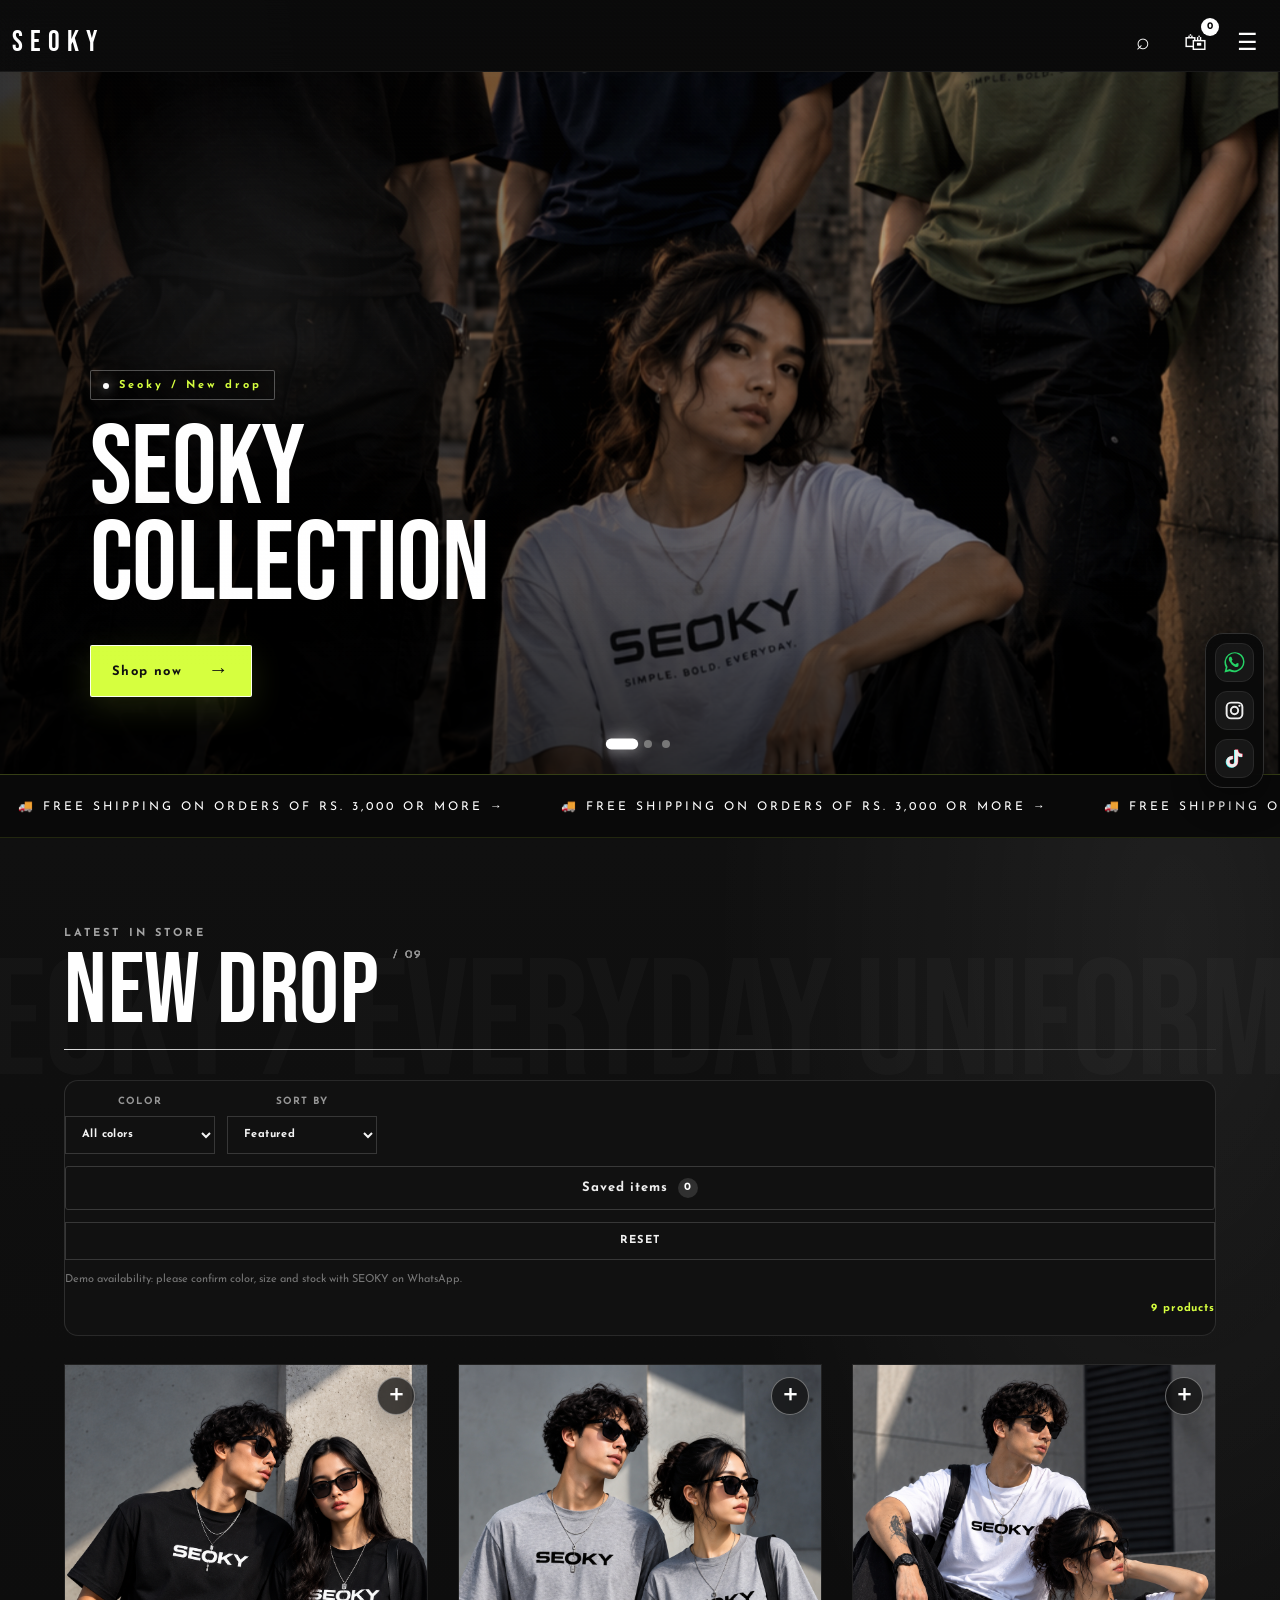
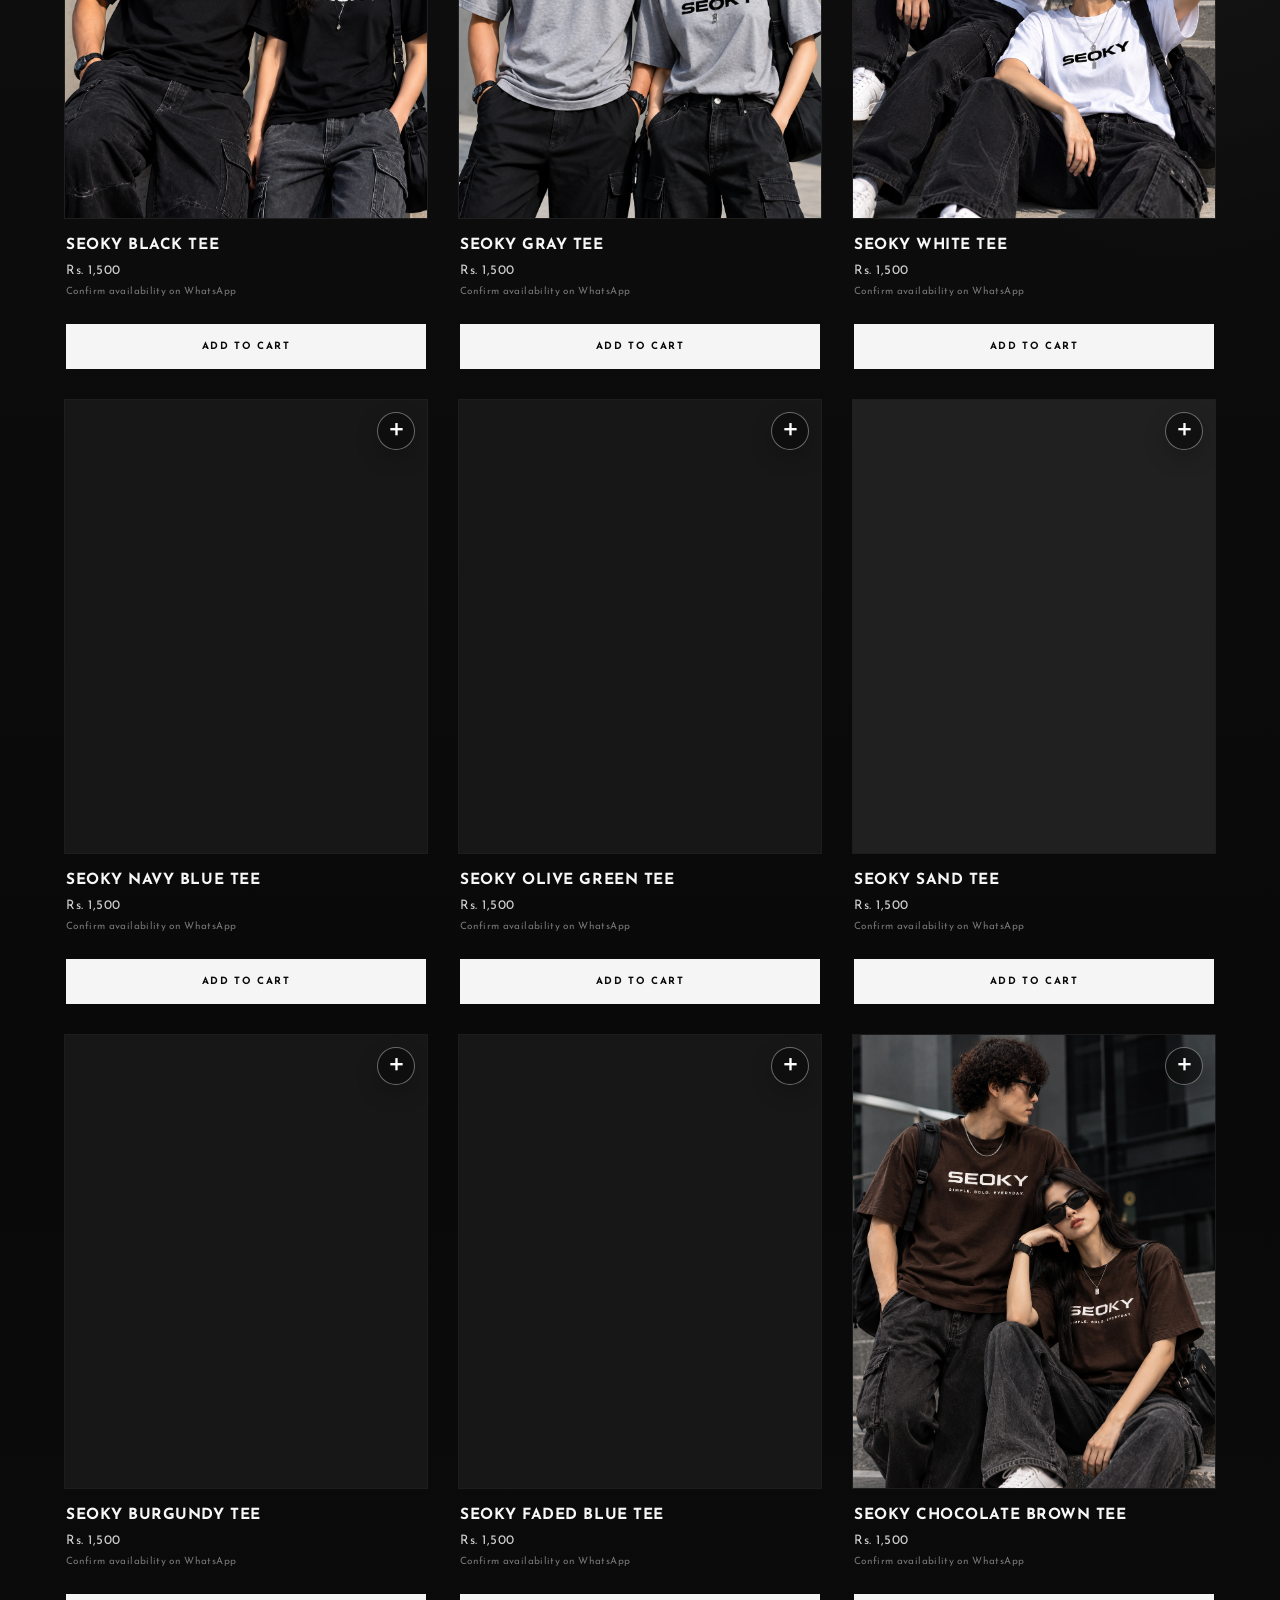
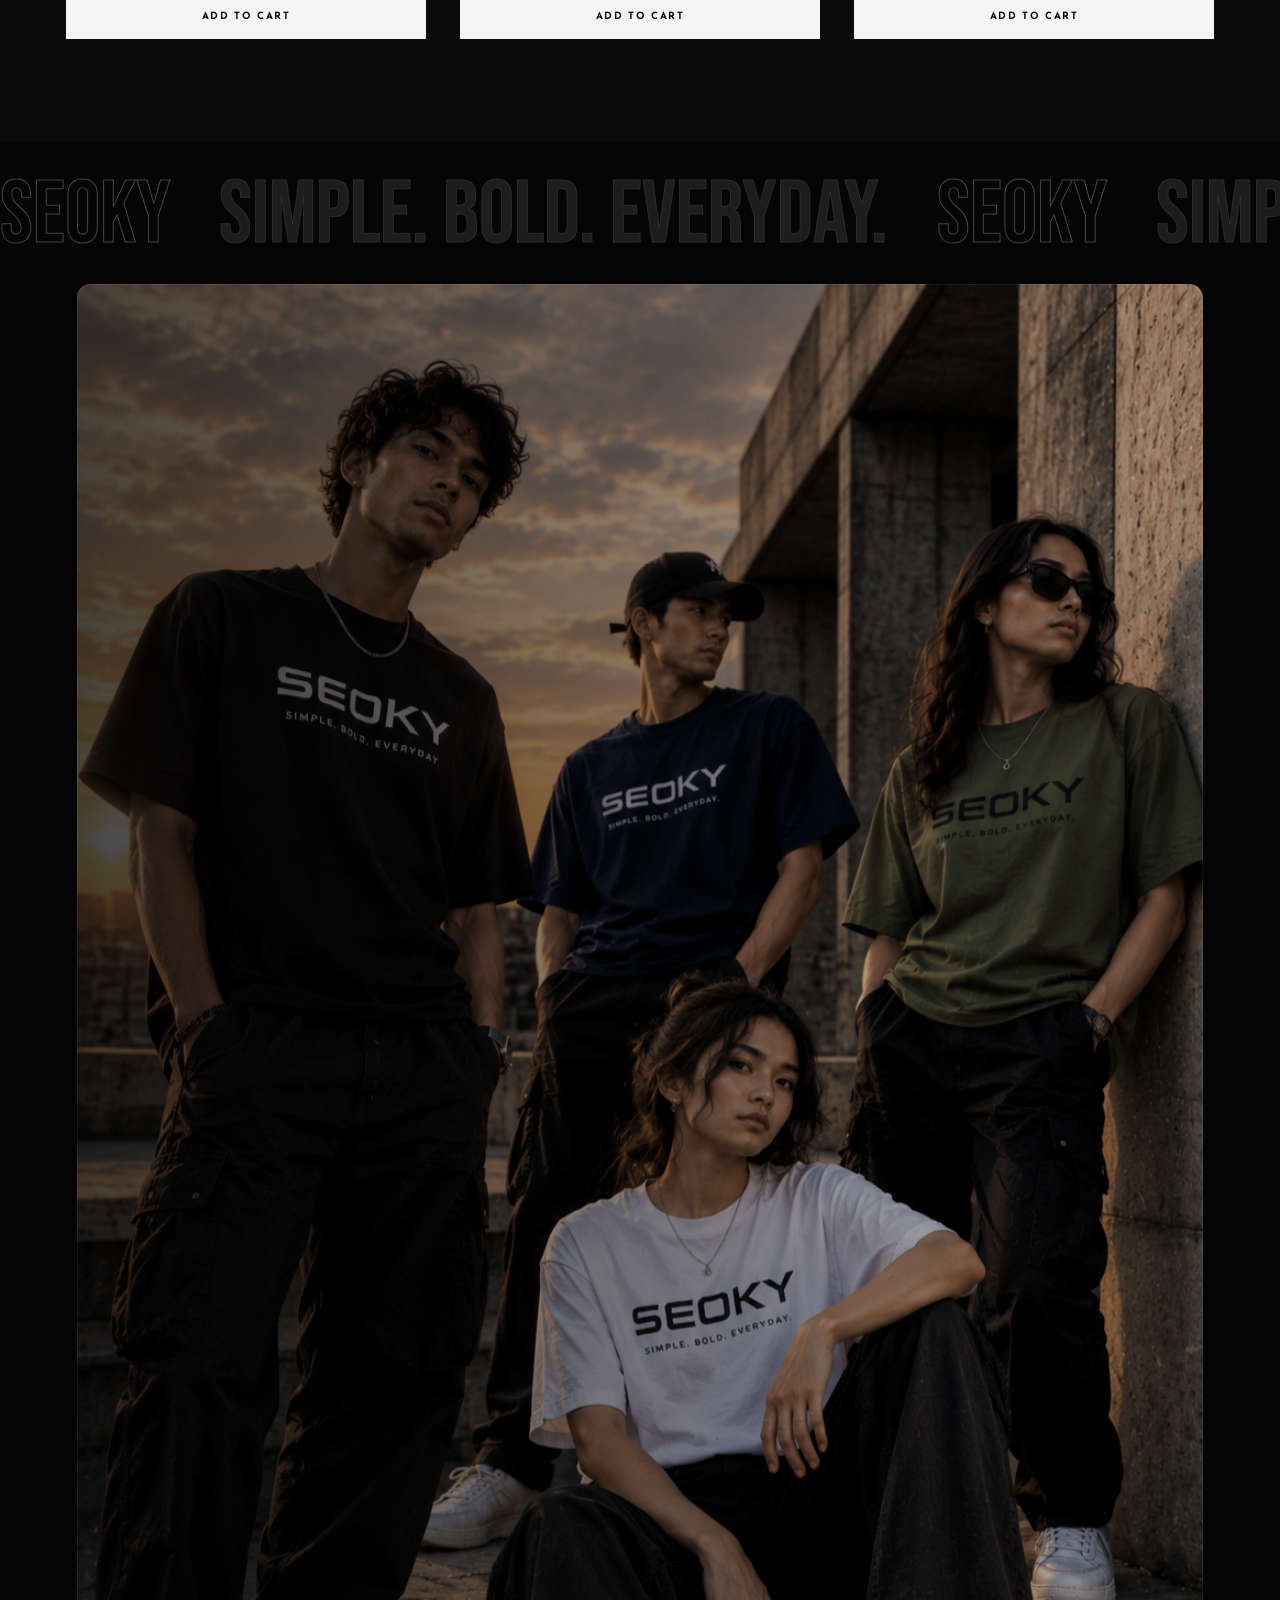
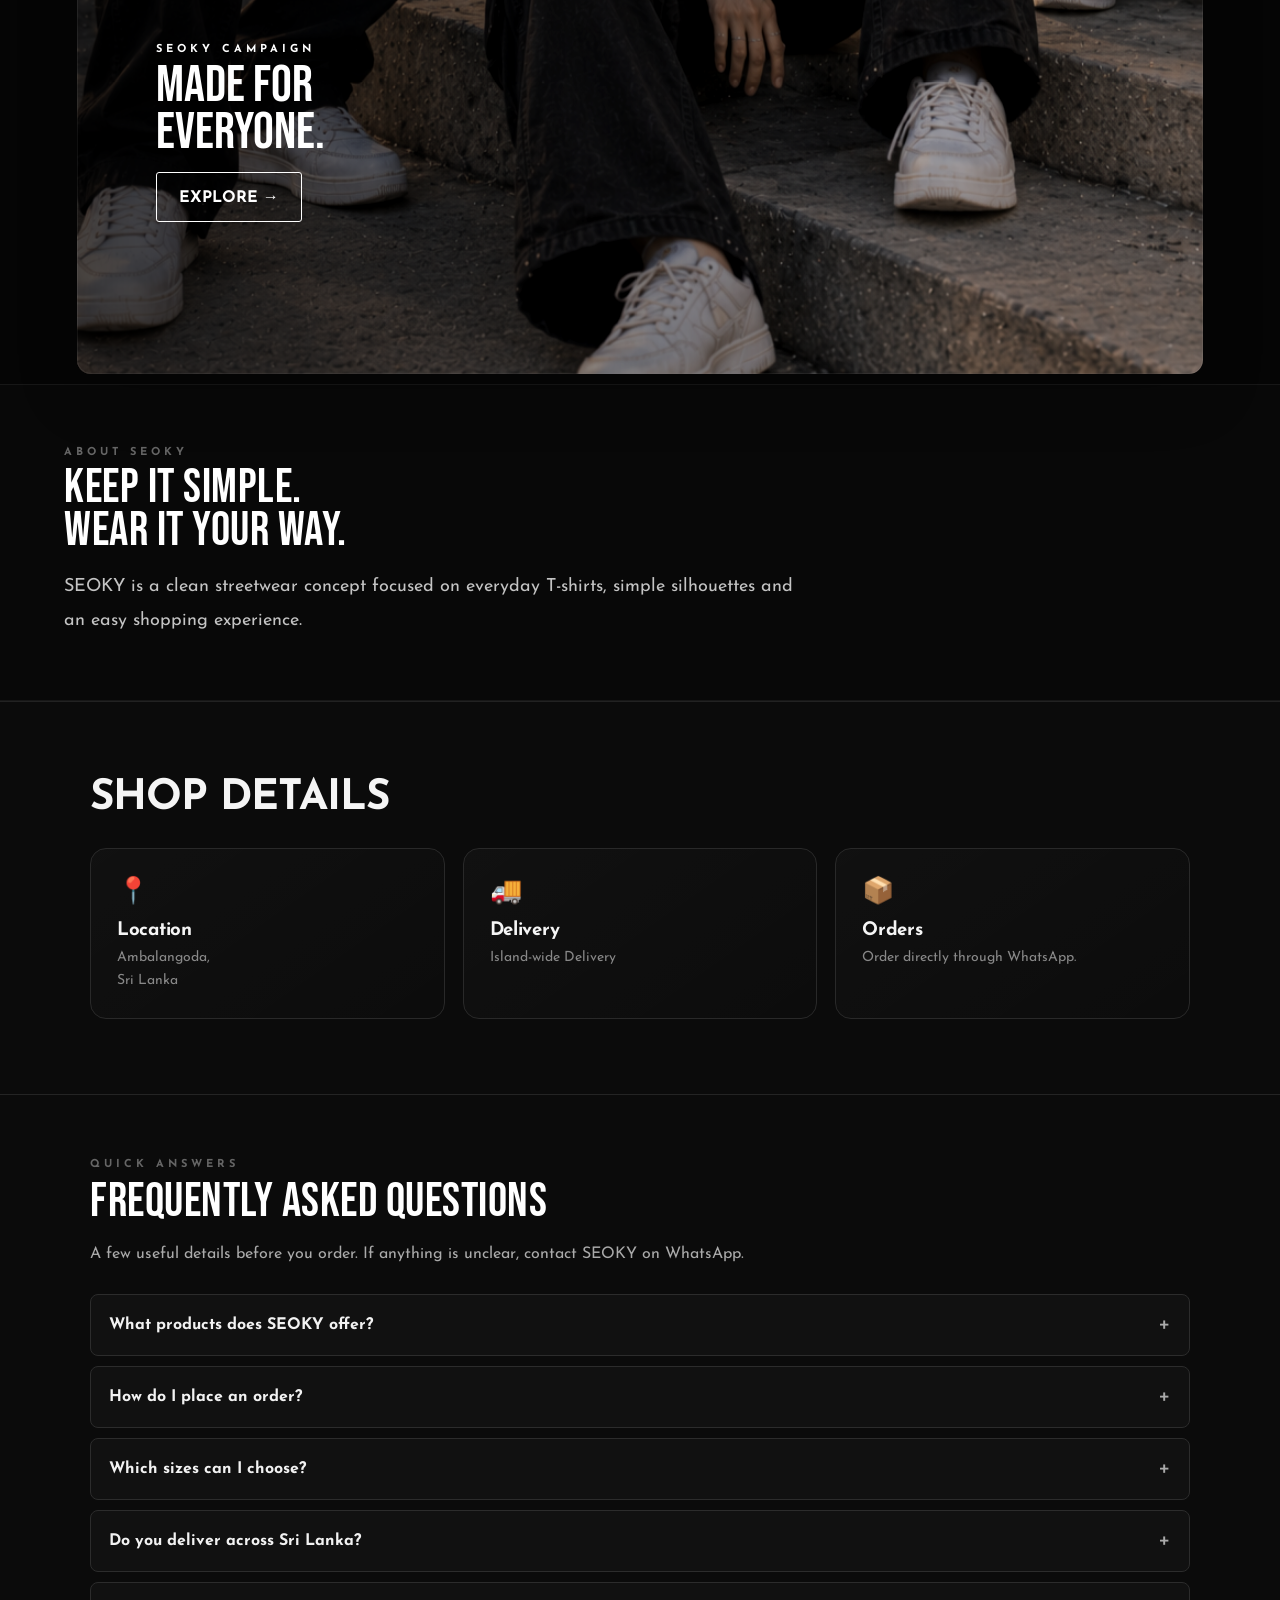
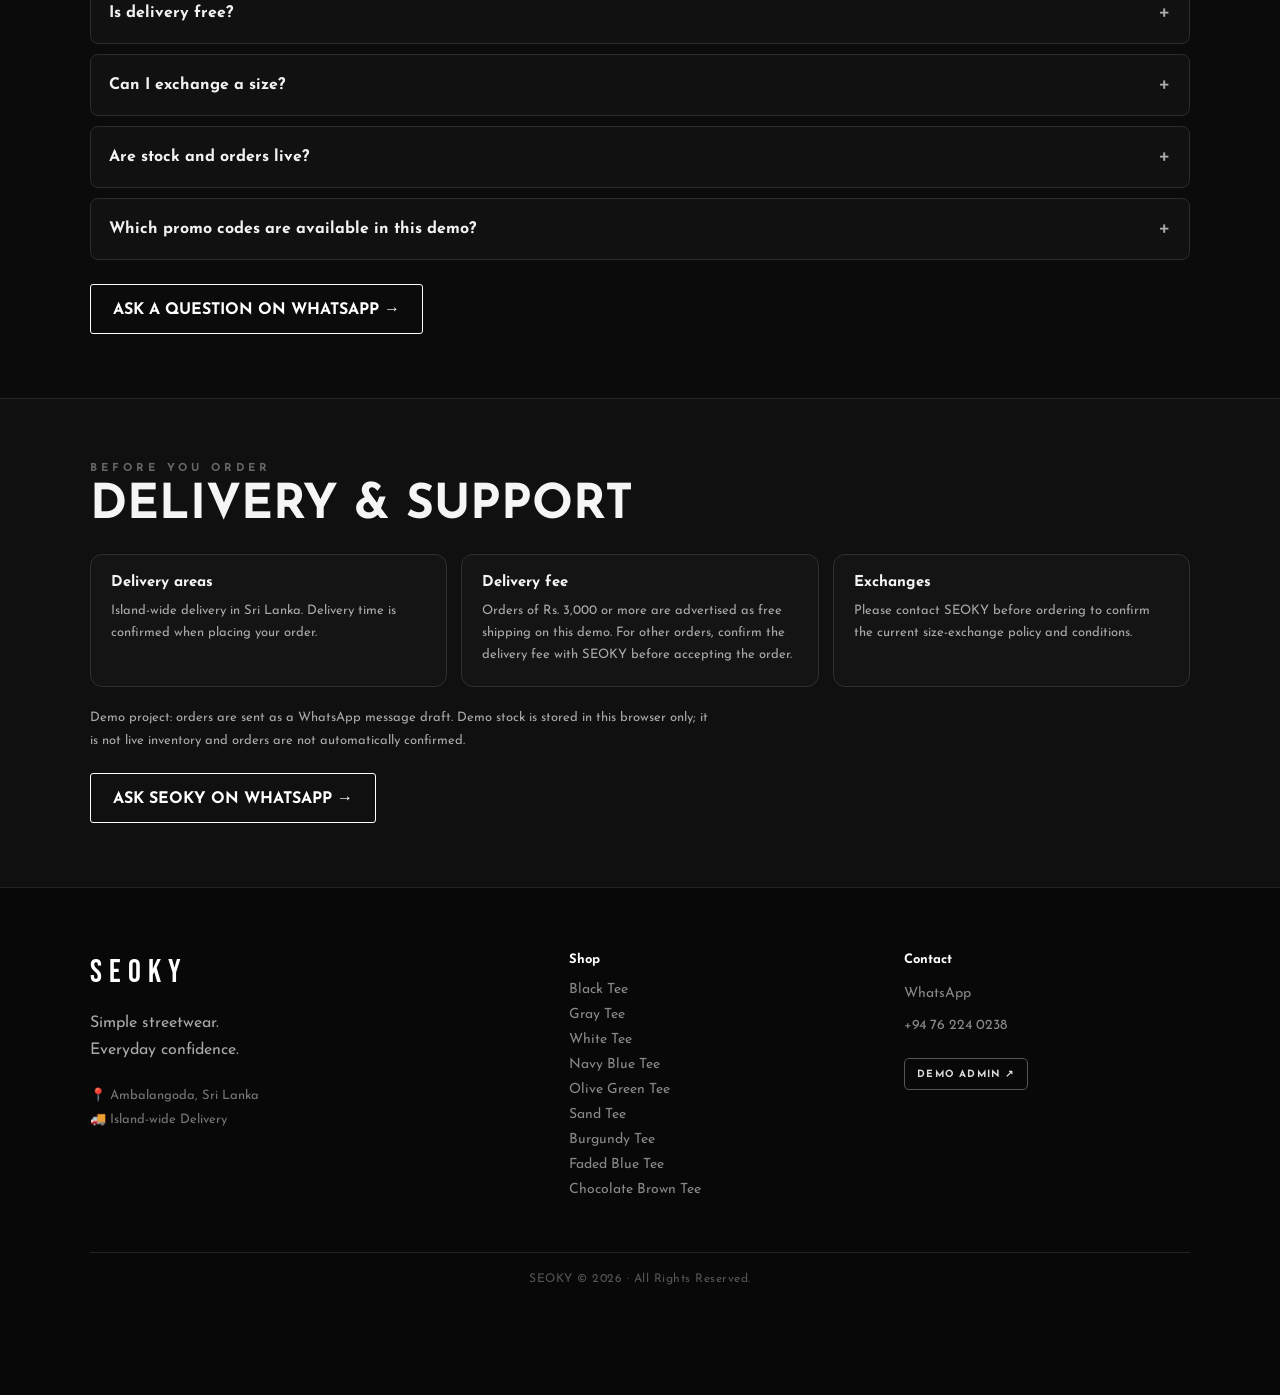
==== commit 33ecd0b9: "Add files via upload" ====
--- a/index.html
+++ b/index.html
@@ -4,7 +4,7 @@
 <meta charset="UTF-8">
 <meta name="viewport" content="width=device-width, initial-scale=1.0">
 <meta name="theme-color" content="#080808">
-<link rel="manifest" href="manifest.json">
+<link rel="manifest" href="./manifest.json">
 <meta name="color-scheme" content="dark">
 <title>SEOKY — Everyday Streetwear T-Shirts</title>
 <meta name="description" content="Discover SEOKY everyday streetwear T-shirts in versatile colors. Simple style, easy WhatsApp ordering, and island-wide delivery in Sri Lanka.">
@@ -56,6 +56,7 @@
 </head>
 
 <body>
+<a class="seoky-skip-link" href="#home">Skip to content</a>
 <div class="seoky-bg-grid" aria-hidden="true"></div>
 <div class="seoky-cursor-glow" id="seokyCursorGlow" aria-hidden="true"></div>
 
@@ -1644,5 +1645,6 @@
 
 
 <script src="script.js" defer></script>
+<script src="pwa.js" defer></script>
 </body>
 </html>
--- a/style.css
+++ b/style.css
@@ -4182,3 +4182,141 @@
   #shop .product .product-img img{transform:none}
   .section .section-head::after{transform:scaleX(1)}
 }
+
+/* =====================================================
+   SEOKY WOW PACK 2 — buttery hero, line-by-line headline,
+   cart stagger, title underline sweep (added Oct 2026)
+===================================================== */
+
+/* hero opens with a curtain lift */
+.hero{animation:seokyHeroReveal 1.25s cubic-bezier(.7,0,.2,1) both}
+@keyframes seokyHeroReveal{from{clip-path:inset(0 0 100% 0)}to{clip-path:inset(0 0 0 0)}}
+
+/* long cinematic dissolve between slides */
+.hero-slide{transition:opacity 1.5s cubic-bezier(.45,0,.2,1),visibility 1.5s}
+.hero-slide img{transition:none}
+
+/* slow drifting zoom — direction alternates per slide */
+.hero-slide.active img{animation:seokyKenBurns 7.5s cubic-bezier(.25,.6,.25,1) both}
+.hero-slider .hero-slide:nth-child(2) img{animation-name:seokyKenBurnsAlt}
+@keyframes seokyKenBurns{from{transform:scale(1.13) translateX(0)}to{transform:scale(1.03) translateX(-1.6%)}}
+@keyframes seokyKenBurnsAlt{from{transform:scale(1.13) translateX(0)}to{transform:scale(1.03) translateX(1.6%)}}
+
+/* headline lands line by line */
+.hero-content h1{animation:none}
+.hero-content h1 span{animation:seokyLineUp 1.05s cubic-bezier(.16,1,.3,1) both}
+.hero-content h1 span:nth-child(1){animation-delay:.22s}
+.hero-content h1 span:nth-child(2){animation-delay:.36s}
+.hero-content h1 span:nth-child(3){animation-delay:.5s}
+@keyframes seokyLineUp{from{opacity:0;transform:translateY(46px) rotate(1.2deg)}to{opacity:1;transform:translateY(0) rotate(0)}}
+
+/* cart lines cascade in when the drawer opens */
+.cart-drawer.seoky-just-opened .cart-item{animation:seokyCartIn .55s cubic-bezier(.16,1,.3,1) both}
+.cart-drawer.seoky-just-opened .cart-item:nth-child(2){animation-delay:.06s}
+.cart-drawer.seoky-just-opened .cart-item:nth-child(3){animation-delay:.12s}
+.cart-drawer.seoky-just-opened .cart-item:nth-child(4){animation-delay:.18s}
+.cart-drawer.seoky-just-opened .cart-item:nth-child(5){animation-delay:.24s}
+.cart-drawer.seoky-just-opened .cart-item:nth-child(6){animation-delay:.3s}
+@keyframes seokyCartIn{from{opacity:0;transform:translateX(26px)}to{opacity:1;transform:translateX(0)}}
+
+/* product title underline sweeps on hover */
+#shop .product-title{background-image:linear-gradient(currentColor,currentColor);background-size:0% 1px;background-repeat:no-repeat;background-position:0 100%;transition:background-size .5s cubic-bezier(.16,1,.3,1)}
+#shop .product:hover .product-title{background-size:100% 1px}
+
+@media (prefers-reduced-motion:reduce){
+  .hero,.hero-content h1 span,.cart-drawer.seoky-just-opened .cart-item{animation:none !important}
+}
+
+
+/* =====================================================
+   SEOKY RELEASE POLISH — responsive, accessible, install/offline UI
+   Additive rules: preserve the existing visual system and components.
+===================================================== */
+:root {
+  --seoky-accent: #d6ff3f;
+  --seoky-accent-ink: #101010;
+  --seoky-surface: #111111;
+  --seoky-line: rgba(255,255,255,.12);
+  --seoky-muted: #a5a5a5;
+}
+html { scroll-padding-top: 92px; }
+body { overflow-wrap: anywhere; }
+img { max-width: 100%; }
+.header { background: rgba(8,8,8,.88); backdrop-filter: blur(16px); -webkit-backdrop-filter: blur(16px); }
+.hero .eyebrow { color: var(--seoky-accent); text-shadow: 0 2px 20px rgba(0,0,0,.5); }
+.hero .cta { background: var(--seoky-accent); color: var(--seoky-accent-ink); box-shadow: 0 10px 32px rgba(214,255,63,.12); }
+.hero .cta:hover { box-shadow: 0 14px 40px rgba(214,255,63,.22); }
+.ticker { border-top-color: rgba(214,255,63,.22); border-bottom: 1px solid rgba(214,255,63,.12); }
+.product { border: 1px solid transparent; border-radius: 13px; transition: border-color .25s ease, transform .3s ease; }
+.product:hover { border-color: rgba(214,255,63,.22); }
+.product .heart:focus-visible { outline-color: var(--seoky-accent); }
+.seoky-product-count { color: var(--seoky-accent) !important; }
+button, input, select, textarea { font: inherit; }
+button, a, select { -webkit-tap-highlight-color: transparent; }
+button:focus-visible, a:focus-visible, input:focus-visible, select:focus-visible, textarea:focus-visible {
+  outline: 2px solid var(--seoky-accent);
+  outline-offset: 3px;
+}
+.seoky-skip-link {
+  position: fixed; z-index: 10000; top: 10px; left: 10px;
+  padding: 12px 16px; border-radius: 10px; color: var(--seoky-accent-ink);
+  background: var(--seoky-accent); font-weight: 800; text-decoration: none;
+  transform: translateY(-160%); transition: transform .2s ease;
+}
+.seoky-skip-link:focus { transform: translateY(0); }
+.header { padding-top: max(14px, env(safe-area-inset-top)); }
+.logo { text-decoration: none; }
+.cta, .checkout, .auth-submit, .add-to-cart, .add {
+  transition: transform .22s ease, box-shadow .22s ease, background-color .22s ease, color .22s ease;
+}
+.cta:focus-visible, .checkout:focus-visible, .auth-submit:focus-visible {
+  outline-color: var(--seoky-accent); outline-offset: 4px;
+}
+.seoky-install-button[hidden] { display: none !important; }
+.seoky-install-button { border-color: rgba(214,255,63,.4) !important; color: var(--seoky-accent) !important; }
+.seoky-network-status {
+  position: fixed; z-index: 9998; left: 50%; bottom: calc(14px + env(safe-area-inset-bottom));
+  width: max-content; max-width: calc(100vw - 28px); box-sizing: border-box;
+  padding: 11px 15px; border: 1px solid rgba(214,255,63,.35); border-radius: 999px;
+  color: #f7f7f7; background: rgba(17,17,17,.96); box-shadow: 0 12px 38px rgba(0,0,0,.35);
+  font-size: 12px; line-height: 1.4; text-align: center;
+  opacity: 0; visibility: hidden; transform: translate(-50%, 10px);
+  transition: opacity .2s ease, transform .2s ease, visibility .2s ease;
+}
+.seoky-network-status.is-visible { opacity: 1; visibility: visible; transform: translate(-50%, 0); }
+.seoky-shop-tools { border-color: var(--seoky-line); }
+.seoky-shop-tools select:focus-visible, .seoky-shop-tools button:focus-visible { outline-color: var(--seoky-accent); }
+.product { min-width: 0; }
+.product-img { overflow: hidden; }
+.product-img img { display: block; width: 100%; }
+.footer a { text-underline-offset: 4px; }
+@media (min-width: 1200px) {
+  .section { max-width: 1600px; margin-left: auto; margin-right: auto; }
+  .products { gap: clamp(18px, 2vw, 30px); }
+}
+@media (min-width: 701px) and (max-width: 1024px) {
+  .products { grid-template-columns: repeat(3, minmax(0, 1fr)); }
+  .hero-content { max-width: 70%; }
+  .header { gap: 12px; }
+}
+@media (max-width: 700px) {
+  :root { scroll-padding-top: 72px; }
+  .header { padding-left: max(14px, env(safe-area-inset-left)); padding-right: max(14px, env(safe-area-inset-right)); }
+  .header-actions { min-width: 0; }
+  .icon-btn { flex-shrink: 0; }
+  .hero { overflow: clip; }
+  .seoky-network-status { bottom: calc(76px + env(safe-area-inset-bottom)); border-radius: 14px; }
+  .seoky-shop-tools { padding: 12px; }
+  .seoky-shop-tools label { letter-spacing: .8px; }
+  .footer-grid { gap: 28px; }
+}
+@media (max-width: 380px) {
+  .logo { letter-spacing: .12em; }
+  .header-actions { gap: 3px; }
+  .header .icon-btn { min-width: 34px; width: 34px; height: 38px; }
+  .seoky-shop-tools { grid-template-columns: minmax(0, 1fr); }
+  .seoky-shop-tools > * { min-width: 0; }
+}
+@media (prefers-reduced-motion: reduce) {
+  .seoky-skip-link, .seoky-network-status { transition: none; }
+}
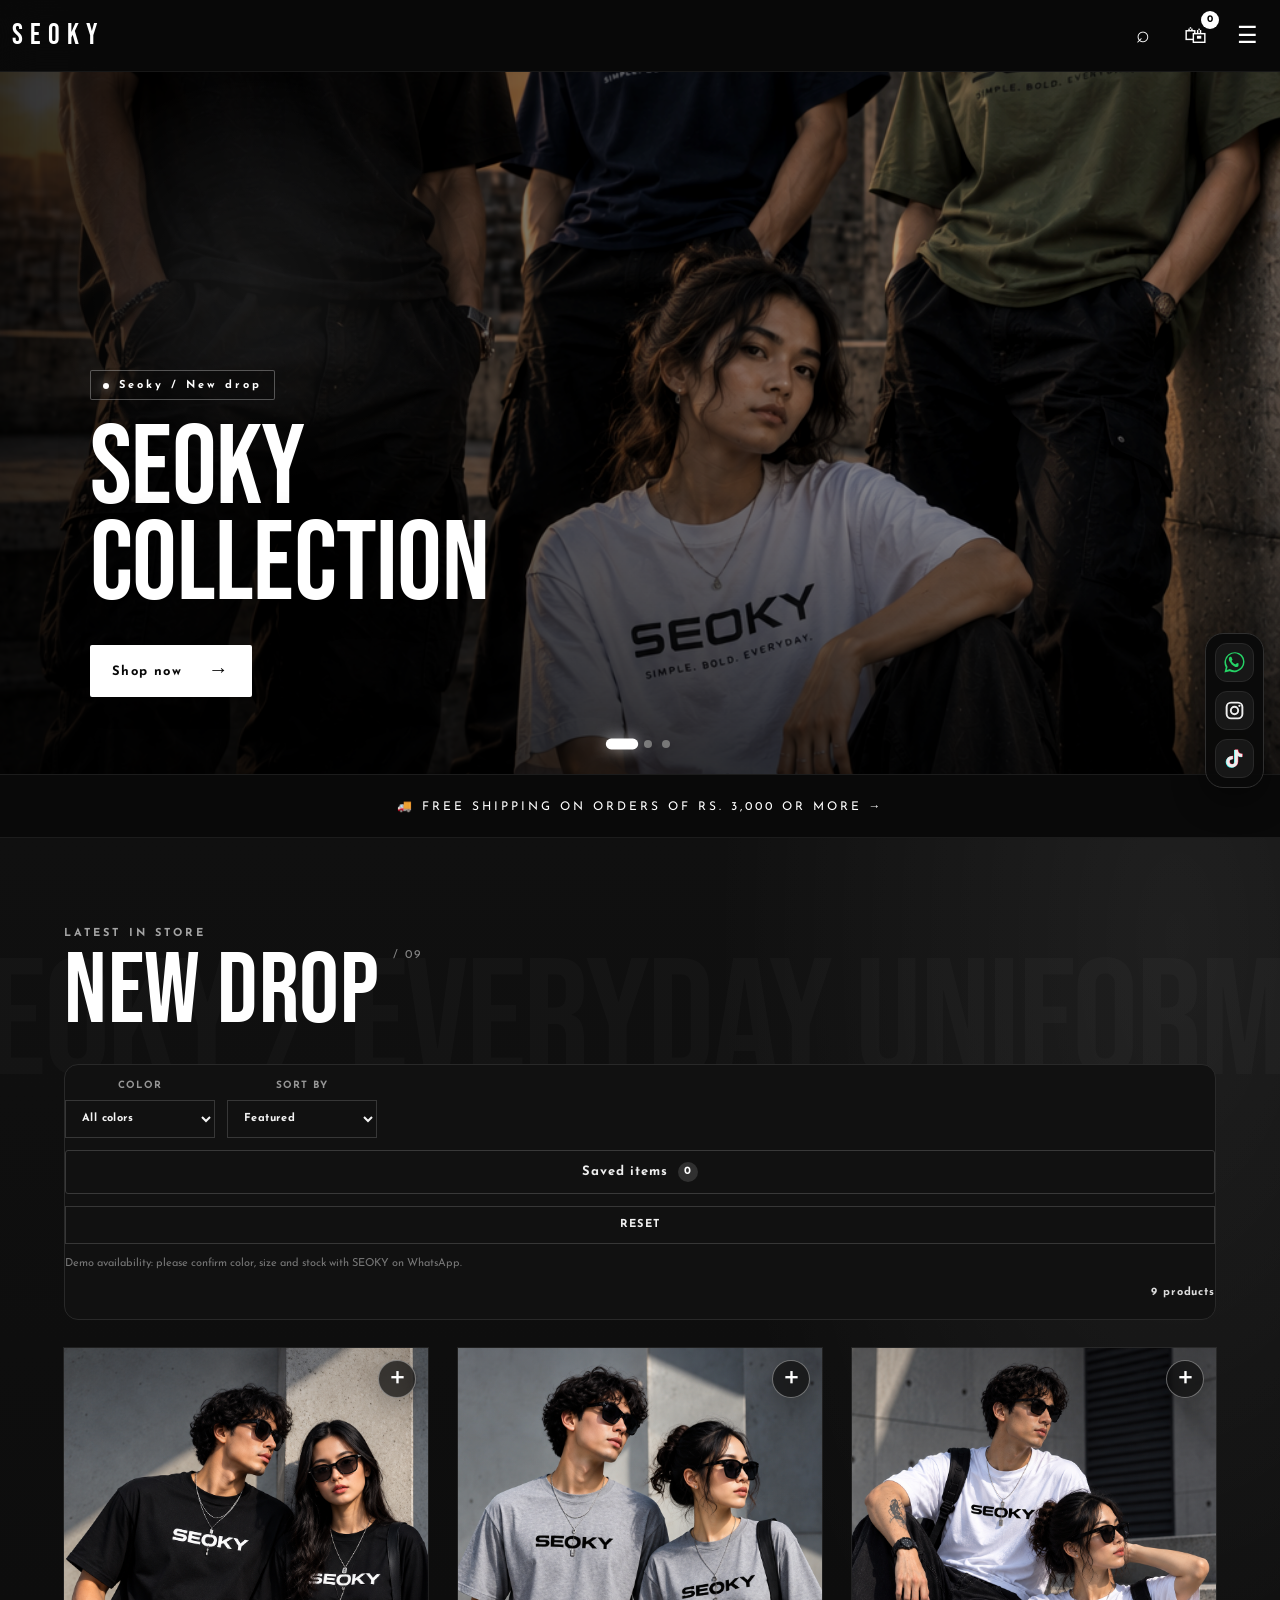
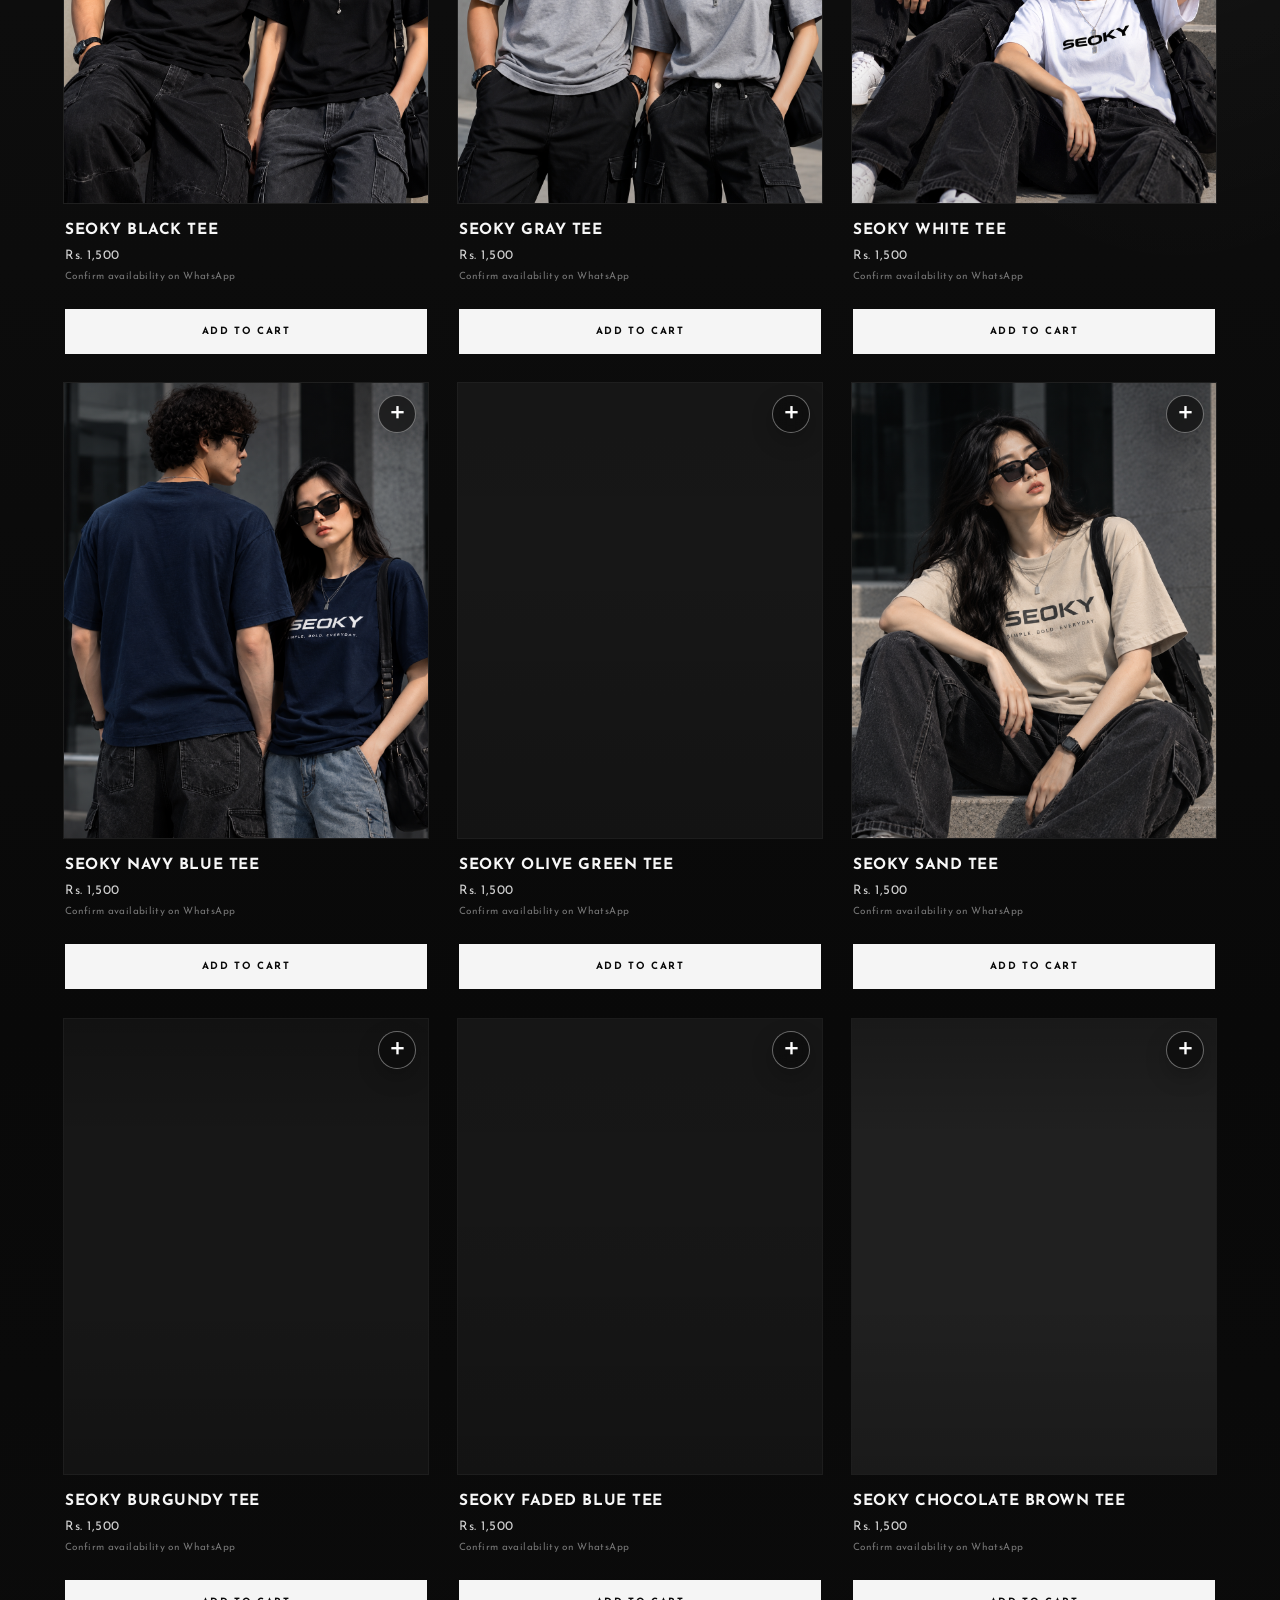
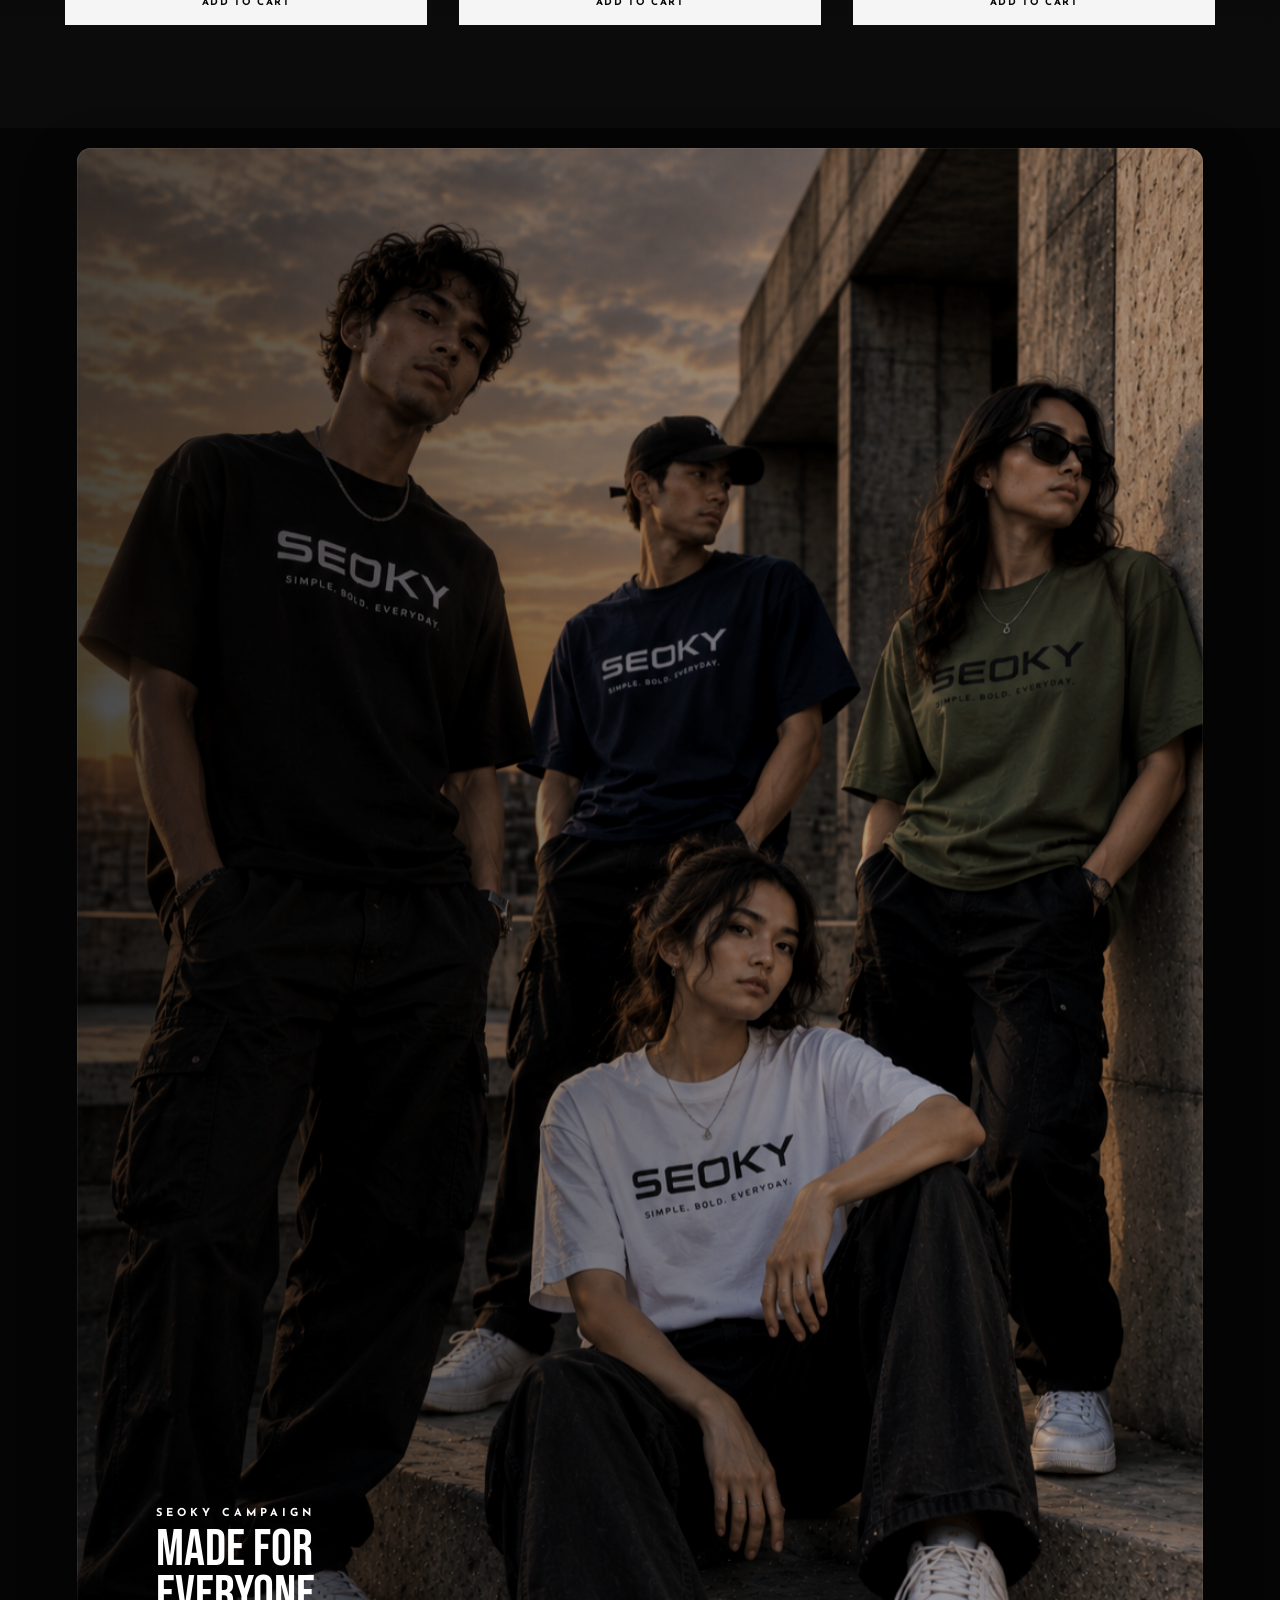
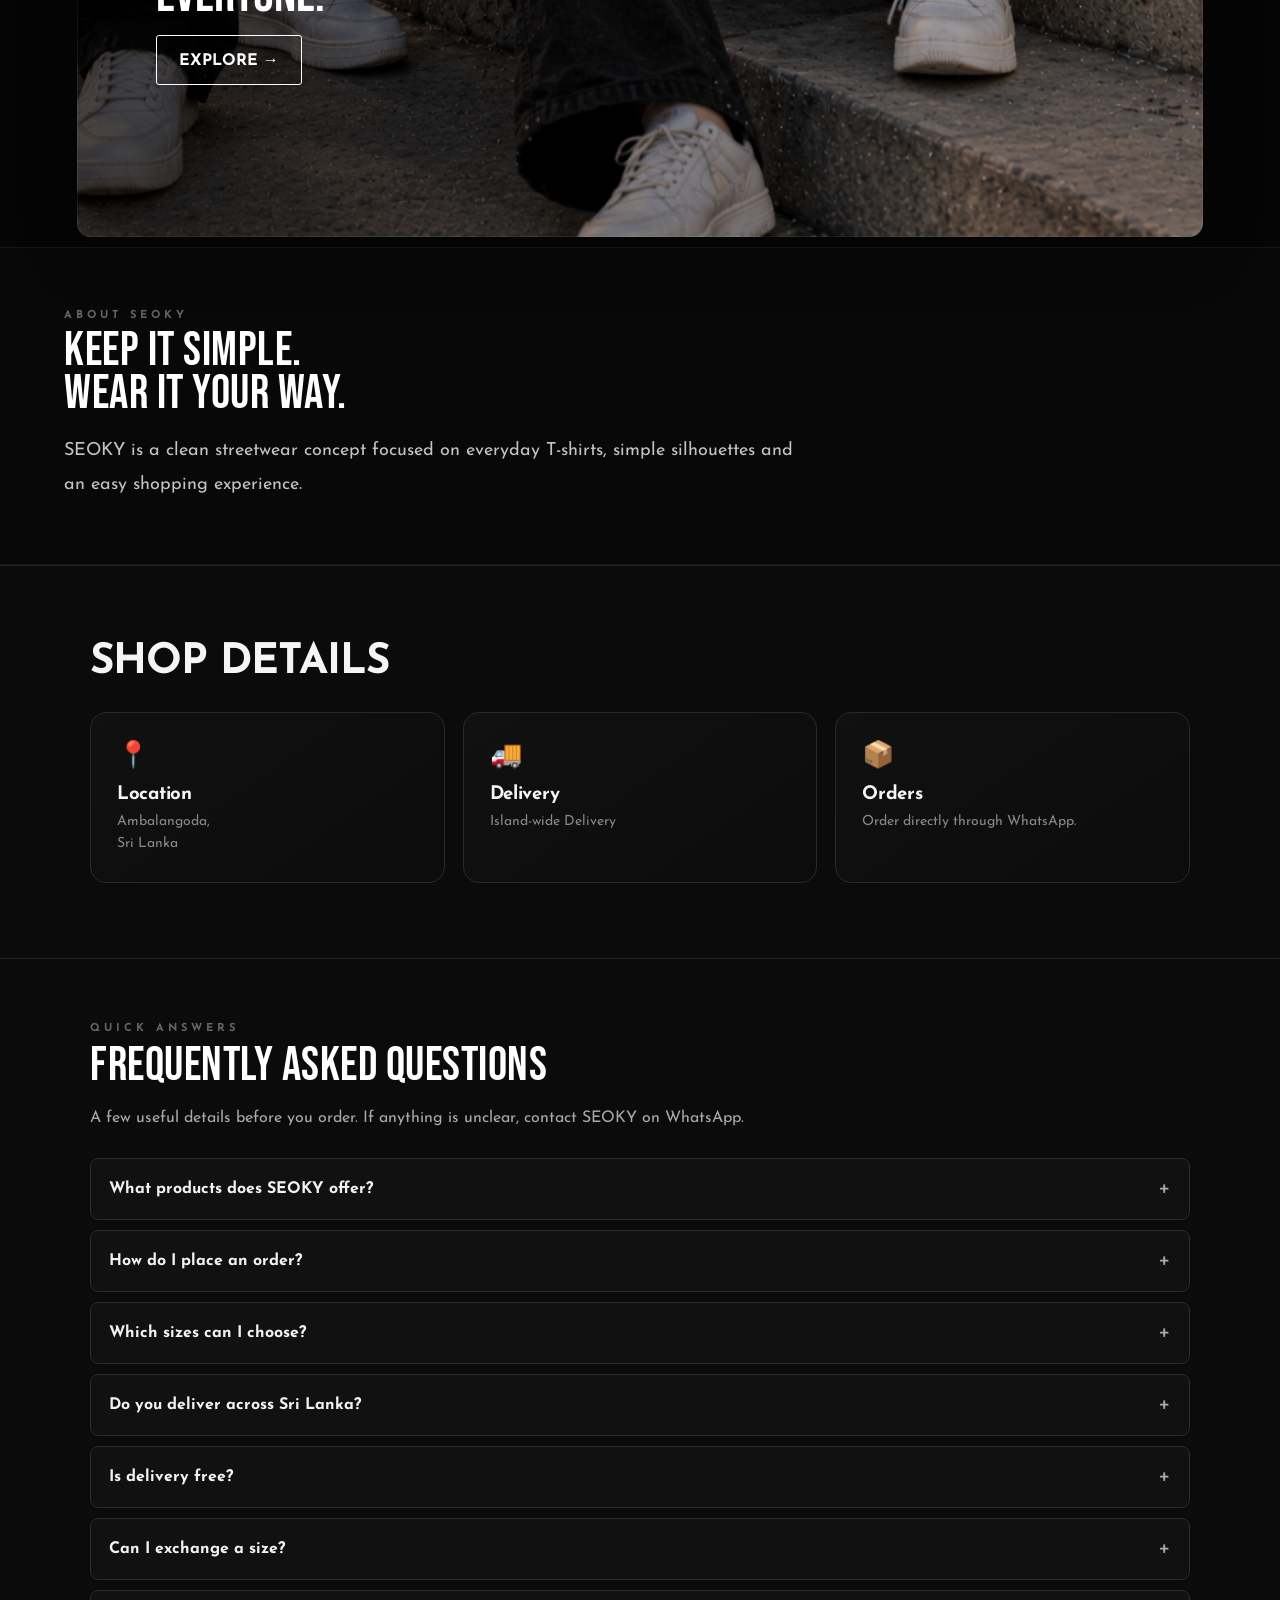
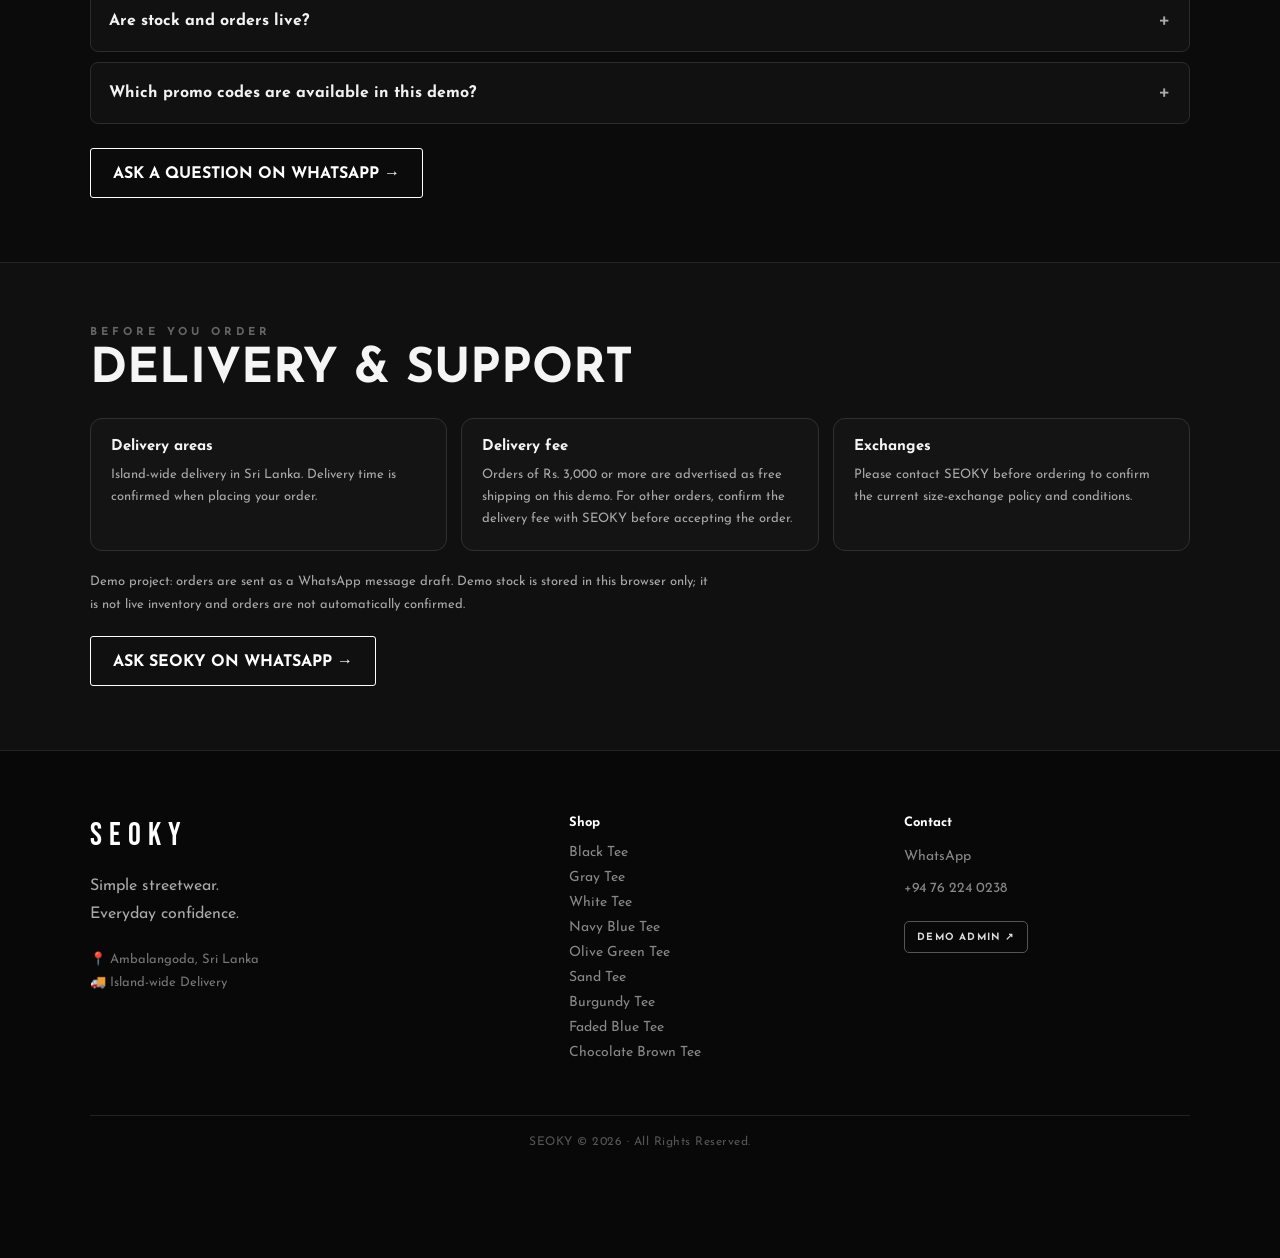
==== commit a806a4f0: "Add files via upload" ====
--- a/index.html
+++ b/index.html
@@ -4,7 +4,7 @@
 <meta charset="UTF-8">
 <meta name="viewport" content="width=device-width, initial-scale=1.0">
 <meta name="theme-color" content="#080808">
-<link rel="manifest" href="./manifest.json">
+<link rel="manifest" href="manifest.json">
 <meta name="color-scheme" content="dark">
 <title>SEOKY — Everyday Streetwear T-Shirts</title>
 <meta name="description" content="Discover SEOKY everyday streetwear T-shirts in versatile colors. Simple style, easy WhatsApp ordering, and island-wide delivery in Sri Lanka.">
@@ -56,7 +56,6 @@
 </head>
 
 <body>
-<a class="seoky-skip-link" href="#home">Skip to content</a>
 <div class="seoky-bg-grid" aria-hidden="true"></div>
 <div class="seoky-cursor-glow" id="seokyCursorGlow" aria-hidden="true"></div>
 
@@ -1240,16 +1239,6 @@
 
     </table>
 
-    <div class="seoky-size-helper">
-      <h3>FIND YOUR SIZE</h3>
-      <p>Measure around the fullest part of your chest, in inches:</p>
-      <div class="seoky-size-helper-row">
-        <input id="seokyChestInput" type="number" min="28" max="62" step="0.5" inputmode="decimal" placeholder="e.g. 39" aria-label="Chest measurement in inches">
-        <button type="button" onclick="seokyFindMySize()">FIND MY SIZE</button>
-      </div>
-      <p class="seoky-size-helper-result" id="seokySizeResult" aria-live="polite"></p>
-    </div>
-
     <p
       style="
         color:#777;
@@ -1645,6 +1634,5 @@
 
 
 <script src="script.js" defer></script>
-<script src="pwa.js" defer></script>
 </body>
 </html>
--- a/style.css
+++ b/style.css
@@ -4076,247 +4076,3 @@
   html { scroll-behavior: auto !important; }
   .seoky-faq-list details { transition: none !important; }
 }
-
-/* =====================================================
-   SEOKY LEVEL-UP — find-your-size helper (added Oct 2026)
-===================================================== */
-.seoky-size-helper{margin-top:22px;padding-top:18px;border-top:1px solid #333;text-align:left}
-.seoky-size-helper h3{font-size:14px;letter-spacing:.14em;margin-bottom:6px;color:#fff}
-.seoky-size-helper p{color:#999;font-size:13px;line-height:1.5}
-.seoky-size-helper-row{display:flex;gap:10px;margin-top:12px}
-.seoky-size-helper-row input{flex:1;min-width:0;background:#161616;border:1px solid #3a3a3a;color:#fff;border-radius:8px;padding:11px 13px;outline:none}
-.seoky-size-helper-row input:focus{border-color:#aaa}
-.seoky-size-helper-row button{background:#fff;color:#000;border-radius:8px;padding:11px 16px;font-weight:700;font-size:12px;letter-spacing:.07em;white-space:nowrap}
-.seoky-size-helper-result{margin-top:12px;font-weight:700;color:#fff !important;min-height:19px}
-
-/* ---- smooth product entrance (replaces the pop) ---- */
-.product.revealed{animation:seokyCardIn .95s cubic-bezier(.16,1,.3,1) both;animation-delay:var(--enter-delay,0ms)}
-.product.revealed.entered{animation:none;opacity:1}
-@keyframes seokyCardIn{from{opacity:0;transform:translateY(18px) scale(.985)}to{opacity:1;transform:translateY(0) scale(1)}}
-@media (prefers-reduced-motion:reduce){.product.revealed{animation:none}}
-
-/* =====================================================
-   SEOKY WOW PACK — hero reveal, ken burns, title shine,
-   pointer glare, glowing cta, ticker marquee
-   (added Oct 2026)
-===================================================== */
-
-/* hero headline entrance */
-.hero-content .eyebrow{animation:seokyHeroIn .9s cubic-bezier(.16,1,.3,1) .05s both}
-.hero-content h1{animation:seokyHeroIn 1.05s cubic-bezier(.16,1,.3,1) .18s both}
-.hero-content .cta{animation:seokyHeroIn .9s cubic-bezier(.16,1,.3,1) .38s both,seokyCtaGlow 2.8s ease-in-out 1.6s infinite}
-@keyframes seokyHeroIn{from{opacity:0;transform:translateY(34px);filter:blur(6px)}to{opacity:1;transform:translateY(0);filter:blur(0)}}
-@keyframes seokyCtaGlow{0%,100%{box-shadow:0 0 0 rgba(255,255,255,0)}50%{box-shadow:0 0 26px rgba(255,255,255,.35)}}
-
-/* slow cinematic zoom on the live hero slide */
-.hero-slide.active img{animation:seokyKenBurns 6.5s ease-out both}
-@keyframes seokyKenBurns{from{transform:scale(1.08)}to{transform:scale(1.17)}}
-
-/* light sweep across section titles as they reveal */
-.section.revealed h2{background:linear-gradient(100deg,#fff 42%,#8f8f8f 50%,#fff 58%);background-size:230% 100%;-webkit-background-clip:text;background-clip:text;color:transparent;animation:seokyTitleShine 1.7s ease .1s both}
-@keyframes seokyTitleShine{from{background-position:115% 0}to{background-position:-15% 0}}
-
-/* pointer glare that follows the cursor across product photos */
-#shop .product .product-img::before{content:"";position:absolute;inset:0;z-index:2;pointer-events:none;background:radial-gradient(260px circle at var(--gx,50%) var(--gy,50%),rgba(255,255,255,.22),transparent 65%);opacity:0;transition:opacity .35s ease}
-#shop .product:hover .product-img::before{opacity:1}
-
-/* free-shipping ticker becomes a marquee */
-.ticker{overflow:hidden;justify-content:flex-start}
-.seoky-ticker-track{display:inline-flex;align-items:center;gap:56px;white-space:nowrap;padding-right:56px;animation:seokyMarquee 20s linear infinite;will-change:transform}
-@keyframes seokyMarquee{from{transform:translateX(0)}to{transform:translateX(-50%)}}
-
-/* fly-to-cart dot */
-.seoky-fly-dot{position:fixed;z-index:9999;width:14px;height:14px;border-radius:50%;background:#fff;box-shadow:0 0 14px rgba(255,255,255,.8);pointer-events:none}
-
-@media (prefers-reduced-motion:reduce){
-  .hero-content .eyebrow,.hero-content h1,.hero-content .cta,.hero-slide.active img,.section.revealed h2,.seoky-ticker-track{animation:none !important}
-}
-
-/* =====================================================
-   SEOKY PREMIUM PACK — preloader, film grain, outlined
-   marquee, image settle, title rule, cursor ring
-   (added Oct 2026)
-===================================================== */
-
-/* film grain over everything — instant cinema */
-body::after{content:"";position:fixed;inset:0;z-index:3000;pointer-events:none;opacity:.05;background-image:url("data:image/svg+xml,%3Csvg xmlns='http://www.w3.org/2000/svg' width='160' height='160'%3E%3Cfilter id='n'%3E%3CfeTurbulence type='fractalNoise' baseFrequency='0.9' numOctaves='2'/%3E%3C/filter%3E%3Crect width='160' height='160' filter='url(%23n)' opacity='0.55'/%3E%3C/svg%3E")}
-
-/* brand preloader */
-#seokyPreloader{position:fixed;inset:0;z-index:5000;background:#050505;display:flex;flex-direction:column;align-items:center;justify-content:center;gap:16px;transition:opacity .6s ease,visibility .6s;animation:seokyPreAutoHide .6s ease 3.4s both}
-#seokyPreloader.done{opacity:0;visibility:hidden}
-#seokyPreloader .seoky-pre-word{display:flex;gap:.08em;font-family:'Bebas Neue',sans-serif;font-size:clamp(52px,11vw,96px);letter-spacing:.06em;color:#fff;line-height:1}
-#seokyPreloader .seoky-pre-word span{opacity:0;transform:translateY(26px);animation:seokyPreLetter .7s cubic-bezier(.16,1,.3,1) both}
-#seokyPreloader .seoky-pre-sub{font-size:10px;letter-spacing:.5em;color:#8a8a8a;text-transform:uppercase}
-#seokyPreloader .seoky-pre-bar{width:min(220px,55vw);height:2px;background:#222;overflow:hidden;border-radius:2px}
-#seokyPreloader .seoky-pre-bar i{display:block;height:100%;width:0;background:#fff;animation:seokyPreFill 1.15s cubic-bezier(.65,0,.35,1) .15s both}
-@keyframes seokyPreLetter{to{opacity:1;transform:translateY(0)}}
-@keyframes seokyPreFill{to{width:100%}}
-@keyframes seokyPreAutoHide{to{opacity:0;visibility:hidden}}
-
-/* giant outlined marquee strip */
-.seoky-marquee{overflow:hidden;padding:30px 0 4px;user-select:none}
-.seoky-marquee-track{display:flex;width:max-content;white-space:nowrap;animation:seokyMarquee 28s linear infinite;will-change:transform}
-.seoky-marquee-track span{font-family:'Bebas Neue',sans-serif;font-size:clamp(46px,7.5vw,88px);line-height:1;padding-right:.55em;color:transparent;-webkit-text-stroke:1px #454545}
-.seoky-marquee-track span.fill{color:#1d1d1d;-webkit-text-stroke:1px #2c2c2c}
-
-/* product photos settle from a slow zoom as cards land */
-#shop .product.revealed .product-img img{animation:seokyImgSettle 1.3s cubic-bezier(.16,1,.3,1) both;animation-delay:var(--enter-delay,0ms)}
-#shop .product .product-img img.seoky-settled{animation:none}
-@keyframes seokyImgSettle{from{transform:scale(1.14)}to{transform:scale(1)}}
-
-/* section title rule grows in */
-.section .section-head{position:relative;padding-bottom:16px}
-.section .section-head::after{content:"";position:absolute;left:0;bottom:0;height:1px;width:100%;background:linear-gradient(90deg,rgba(255,255,255,.85),rgba(255,255,255,.08));transform:scaleX(0);transform-origin:left}
-.section.revealed .section-head::after{animation:seokyLineGrow 1.15s cubic-bezier(.16,1,.3,1) .15s both}
-@keyframes seokyLineGrow{to{transform:scaleX(1)}}
-
-/* trailing cursor ring (desktop) */
-#seokyCursorRing{position:fixed;left:0;top:0;z-index:4000;width:34px;height:34px;border:1px solid rgba(255,255,255,.45);border-radius:50%;pointer-events:none;transform:translate(-50%,-50%);transition:width .25s ease,height .25s ease,border-color .25s ease,opacity .3s ease;opacity:0}
-#seokyCursorRing.on{opacity:1}
-#seokyCursorRing.big{width:58px;height:58px;border-color:rgba(255,255,255,.9)}
-@media (pointer:coarse){#seokyCursorRing{display:none}}
-
-@media (prefers-reduced-motion:reduce){
-  .seoky-marquee-track,#shop .product.revealed .product-img img,.section.revealed .section-head::after,#seokyPreloader .seoky-pre-word span,#seokyPreloader .seoky-pre-bar i{animation:none !important}
-  #seokyPreloader{display:none}
-  #shop .product .product-img img{transform:none}
-  .section .section-head::after{transform:scaleX(1)}
-}
-
-/* =====================================================
-   SEOKY WOW PACK 2 — buttery hero, line-by-line headline,
-   cart stagger, title underline sweep (added Oct 2026)
-===================================================== */
-
-/* hero opens with a curtain lift */
-.hero{animation:seokyHeroReveal 1.25s cubic-bezier(.7,0,.2,1) both}
-@keyframes seokyHeroReveal{from{clip-path:inset(0 0 100% 0)}to{clip-path:inset(0 0 0 0)}}
-
-/* long cinematic dissolve between slides */
-.hero-slide{transition:opacity 1.5s cubic-bezier(.45,0,.2,1),visibility 1.5s}
-.hero-slide img{transition:none}
-
-/* slow drifting zoom — direction alternates per slide */
-.hero-slide.active img{animation:seokyKenBurns 7.5s cubic-bezier(.25,.6,.25,1) both}
-.hero-slider .hero-slide:nth-child(2) img{animation-name:seokyKenBurnsAlt}
-@keyframes seokyKenBurns{from{transform:scale(1.13) translateX(0)}to{transform:scale(1.03) translateX(-1.6%)}}
-@keyframes seokyKenBurnsAlt{from{transform:scale(1.13) translateX(0)}to{transform:scale(1.03) translateX(1.6%)}}
-
-/* headline lands line by line */
-.hero-content h1{animation:none}
-.hero-content h1 span{animation:seokyLineUp 1.05s cubic-bezier(.16,1,.3,1) both}
-.hero-content h1 span:nth-child(1){animation-delay:.22s}
-.hero-content h1 span:nth-child(2){animation-delay:.36s}
-.hero-content h1 span:nth-child(3){animation-delay:.5s}
-@keyframes seokyLineUp{from{opacity:0;transform:translateY(46px) rotate(1.2deg)}to{opacity:1;transform:translateY(0) rotate(0)}}
-
-/* cart lines cascade in when the drawer opens */
-.cart-drawer.seoky-just-opened .cart-item{animation:seokyCartIn .55s cubic-bezier(.16,1,.3,1) both}
-.cart-drawer.seoky-just-opened .cart-item:nth-child(2){animation-delay:.06s}
-.cart-drawer.seoky-just-opened .cart-item:nth-child(3){animation-delay:.12s}
-.cart-drawer.seoky-just-opened .cart-item:nth-child(4){animation-delay:.18s}
-.cart-drawer.seoky-just-opened .cart-item:nth-child(5){animation-delay:.24s}
-.cart-drawer.seoky-just-opened .cart-item:nth-child(6){animation-delay:.3s}
-@keyframes seokyCartIn{from{opacity:0;transform:translateX(26px)}to{opacity:1;transform:translateX(0)}}
-
-/* product title underline sweeps on hover */
-#shop .product-title{background-image:linear-gradient(currentColor,currentColor);background-size:0% 1px;background-repeat:no-repeat;background-position:0 100%;transition:background-size .5s cubic-bezier(.16,1,.3,1)}
-#shop .product:hover .product-title{background-size:100% 1px}
-
-@media (prefers-reduced-motion:reduce){
-  .hero,.hero-content h1 span,.cart-drawer.seoky-just-opened .cart-item{animation:none !important}
-}
-
-
-/* =====================================================
-   SEOKY RELEASE POLISH — responsive, accessible, install/offline UI
-   Additive rules: preserve the existing visual system and components.
-===================================================== */
-:root {
-  --seoky-accent: #d6ff3f;
-  --seoky-accent-ink: #101010;
-  --seoky-surface: #111111;
-  --seoky-line: rgba(255,255,255,.12);
-  --seoky-muted: #a5a5a5;
-}
-html { scroll-padding-top: 92px; }
-body { overflow-wrap: anywhere; }
-img { max-width: 100%; }
-.header { background: rgba(8,8,8,.88); backdrop-filter: blur(16px); -webkit-backdrop-filter: blur(16px); }
-.hero .eyebrow { color: var(--seoky-accent); text-shadow: 0 2px 20px rgba(0,0,0,.5); }
-.hero .cta { background: var(--seoky-accent); color: var(--seoky-accent-ink); box-shadow: 0 10px 32px rgba(214,255,63,.12); }
-.hero .cta:hover { box-shadow: 0 14px 40px rgba(214,255,63,.22); }
-.ticker { border-top-color: rgba(214,255,63,.22); border-bottom: 1px solid rgba(214,255,63,.12); }
-.product { border: 1px solid transparent; border-radius: 13px; transition: border-color .25s ease, transform .3s ease; }
-.product:hover { border-color: rgba(214,255,63,.22); }
-.product .heart:focus-visible { outline-color: var(--seoky-accent); }
-.seoky-product-count { color: var(--seoky-accent) !important; }
-button, input, select, textarea { font: inherit; }
-button, a, select { -webkit-tap-highlight-color: transparent; }
-button:focus-visible, a:focus-visible, input:focus-visible, select:focus-visible, textarea:focus-visible {
-  outline: 2px solid var(--seoky-accent);
-  outline-offset: 3px;
-}
-.seoky-skip-link {
-  position: fixed; z-index: 10000; top: 10px; left: 10px;
-  padding: 12px 16px; border-radius: 10px; color: var(--seoky-accent-ink);
-  background: var(--seoky-accent); font-weight: 800; text-decoration: none;
-  transform: translateY(-160%); transition: transform .2s ease;
-}
-.seoky-skip-link:focus { transform: translateY(0); }
-.header { padding-top: max(14px, env(safe-area-inset-top)); }
-.logo { text-decoration: none; }
-.cta, .checkout, .auth-submit, .add-to-cart, .add {
-  transition: transform .22s ease, box-shadow .22s ease, background-color .22s ease, color .22s ease;
-}
-.cta:focus-visible, .checkout:focus-visible, .auth-submit:focus-visible {
-  outline-color: var(--seoky-accent); outline-offset: 4px;
-}
-.seoky-install-button[hidden] { display: none !important; }
-.seoky-install-button { border-color: rgba(214,255,63,.4) !important; color: var(--seoky-accent) !important; }
-.seoky-network-status {
-  position: fixed; z-index: 9998; left: 50%; bottom: calc(14px + env(safe-area-inset-bottom));
-  width: max-content; max-width: calc(100vw - 28px); box-sizing: border-box;
-  padding: 11px 15px; border: 1px solid rgba(214,255,63,.35); border-radius: 999px;
-  color: #f7f7f7; background: rgba(17,17,17,.96); box-shadow: 0 12px 38px rgba(0,0,0,.35);
-  font-size: 12px; line-height: 1.4; text-align: center;
-  opacity: 0; visibility: hidden; transform: translate(-50%, 10px);
-  transition: opacity .2s ease, transform .2s ease, visibility .2s ease;
-}
-.seoky-network-status.is-visible { opacity: 1; visibility: visible; transform: translate(-50%, 0); }
-.seoky-shop-tools { border-color: var(--seoky-line); }
-.seoky-shop-tools select:focus-visible, .seoky-shop-tools button:focus-visible { outline-color: var(--seoky-accent); }
-.product { min-width: 0; }
-.product-img { overflow: hidden; }
-.product-img img { display: block; width: 100%; }
-.footer a { text-underline-offset: 4px; }
-@media (min-width: 1200px) {
-  .section { max-width: 1600px; margin-left: auto; margin-right: auto; }
-  .products { gap: clamp(18px, 2vw, 30px); }
-}
-@media (min-width: 701px) and (max-width: 1024px) {
-  .products { grid-template-columns: repeat(3, minmax(0, 1fr)); }
-  .hero-content { max-width: 70%; }
-  .header { gap: 12px; }
-}
-@media (max-width: 700px) {
-  :root { scroll-padding-top: 72px; }
-  .header { padding-left: max(14px, env(safe-area-inset-left)); padding-right: max(14px, env(safe-area-inset-right)); }
-  .header-actions { min-width: 0; }
-  .icon-btn { flex-shrink: 0; }
-  .hero { overflow: clip; }
-  .seoky-network-status { bottom: calc(76px + env(safe-area-inset-bottom)); border-radius: 14px; }
-  .seoky-shop-tools { padding: 12px; }
-  .seoky-shop-tools label { letter-spacing: .8px; }
-  .footer-grid { gap: 28px; }
-}
-@media (max-width: 380px) {
-  .logo { letter-spacing: .12em; }
-  .header-actions { gap: 3px; }
-  .header .icon-btn { min-width: 34px; width: 34px; height: 38px; }
-  .seoky-shop-tools { grid-template-columns: minmax(0, 1fr); }
-  .seoky-shop-tools > * { min-width: 0; }
-}
-@media (prefers-reduced-motion: reduce) {
-  .seoky-skip-link, .seoky-network-status { transition: none; }
-}
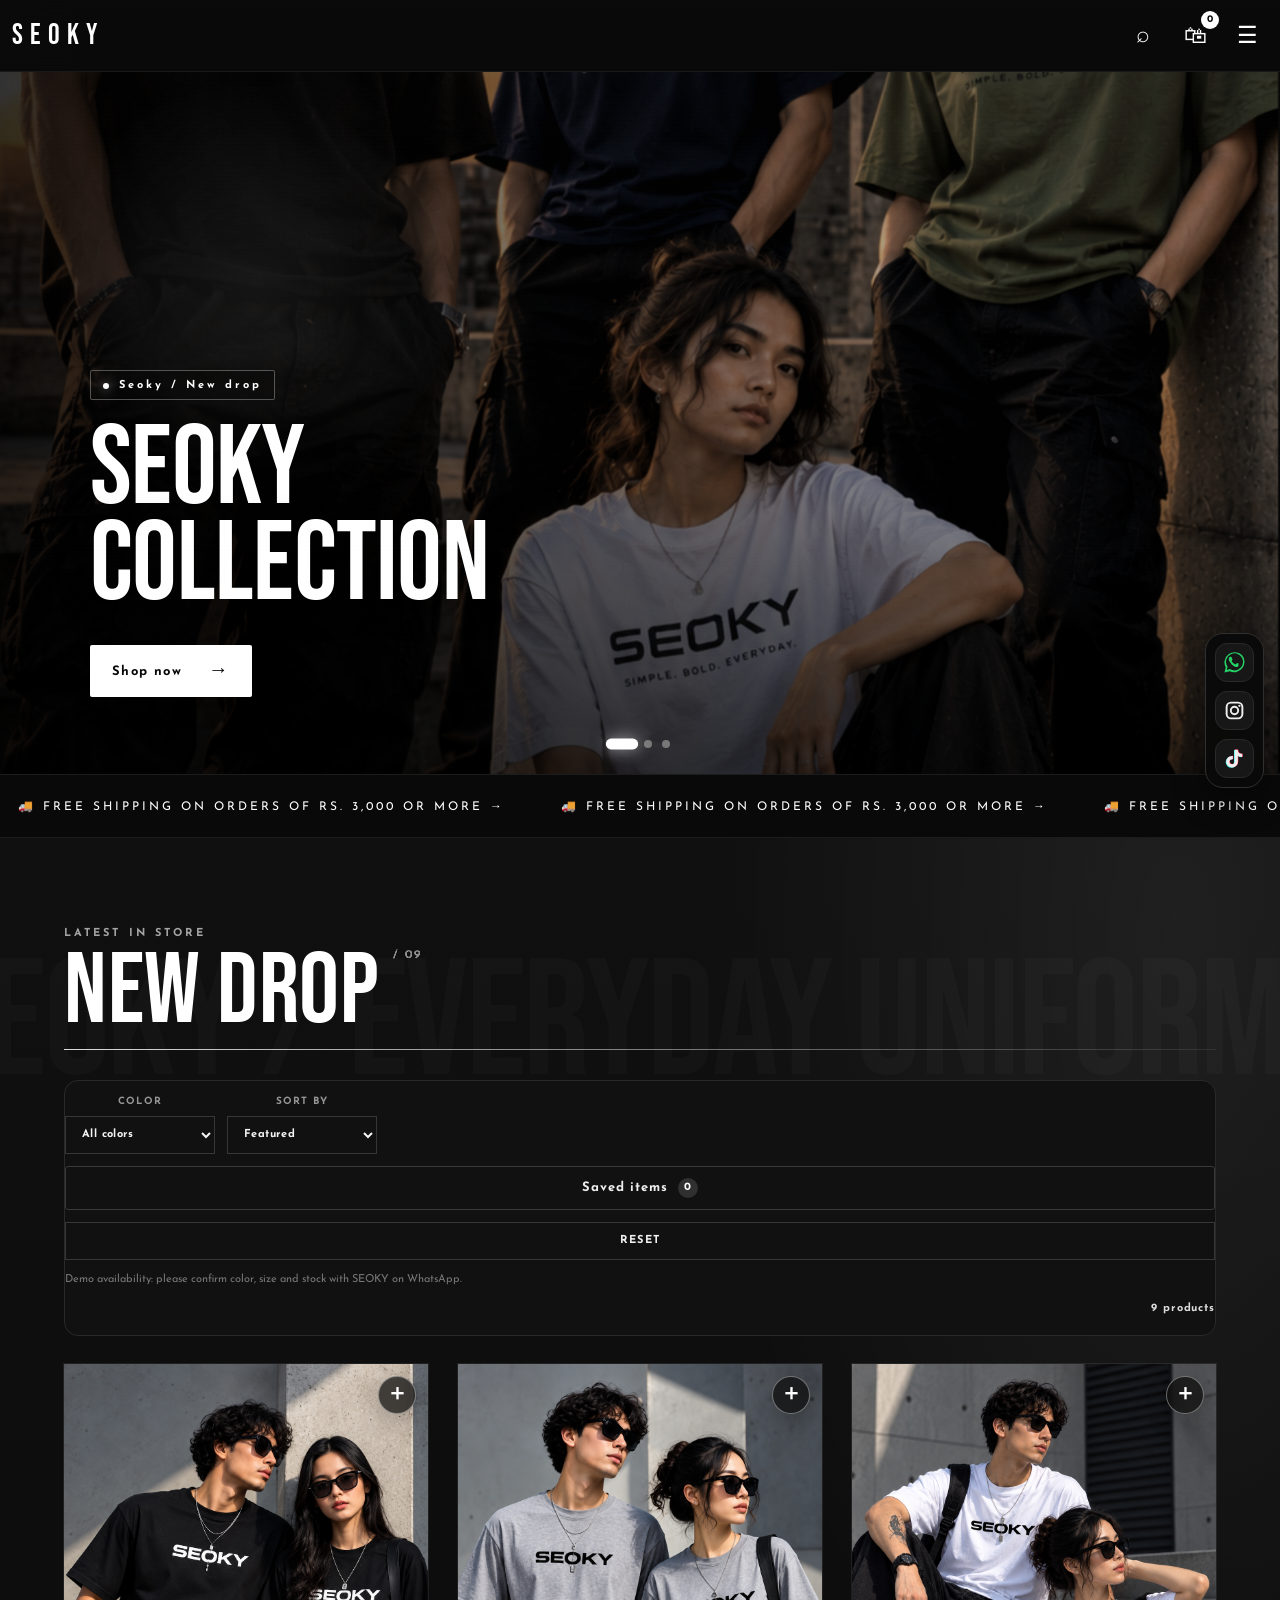
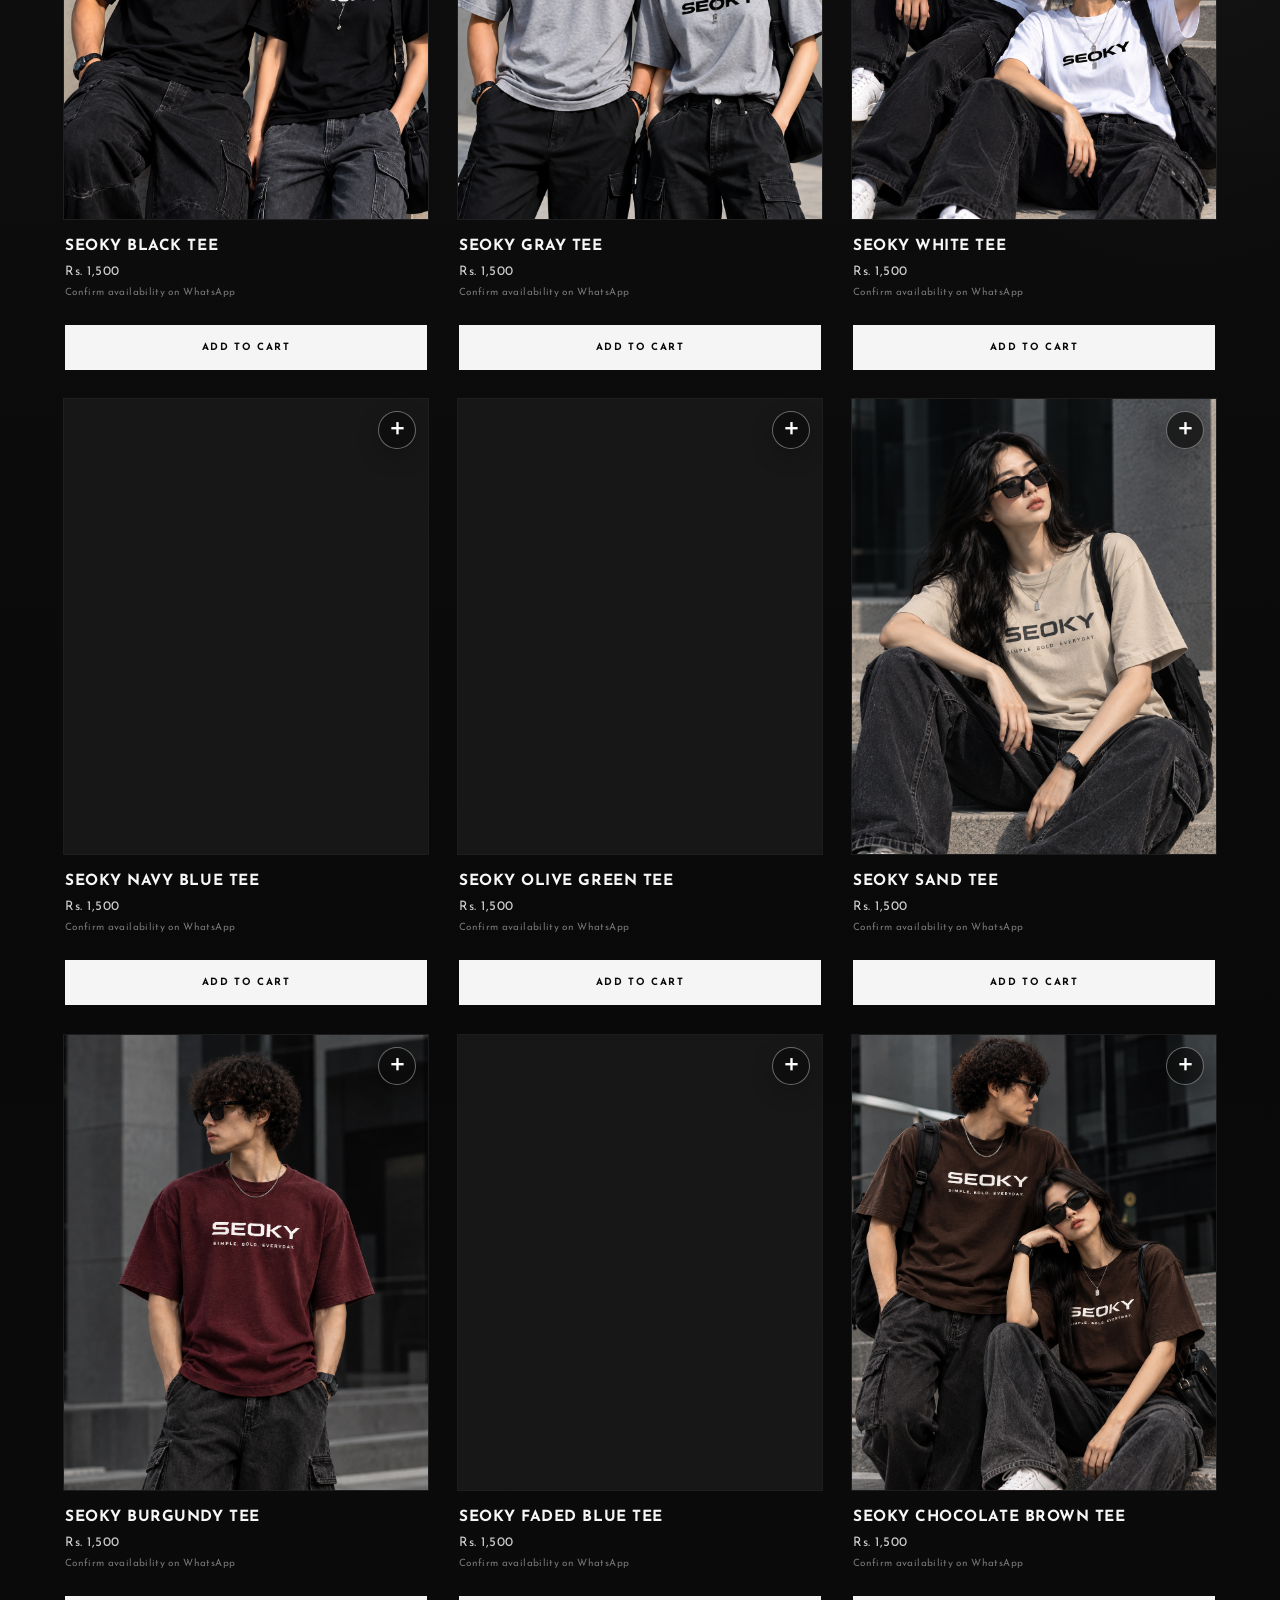
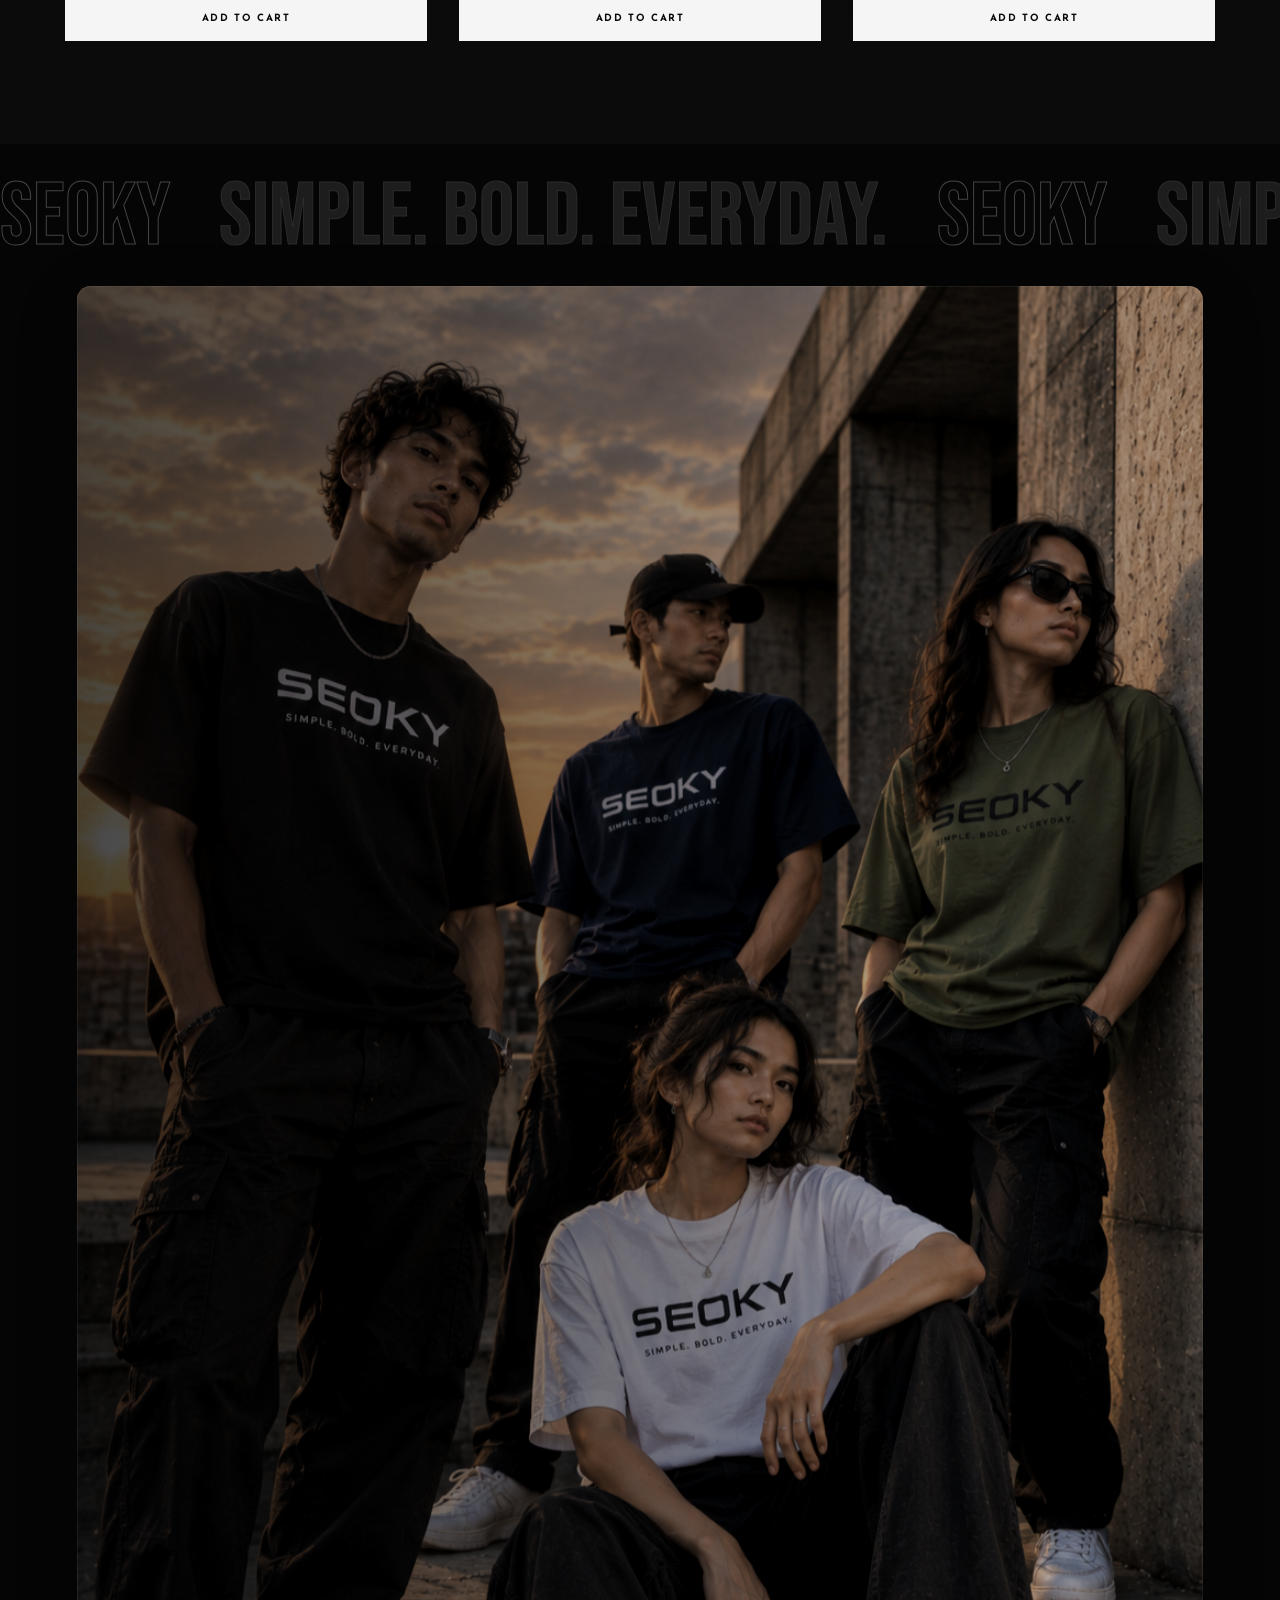
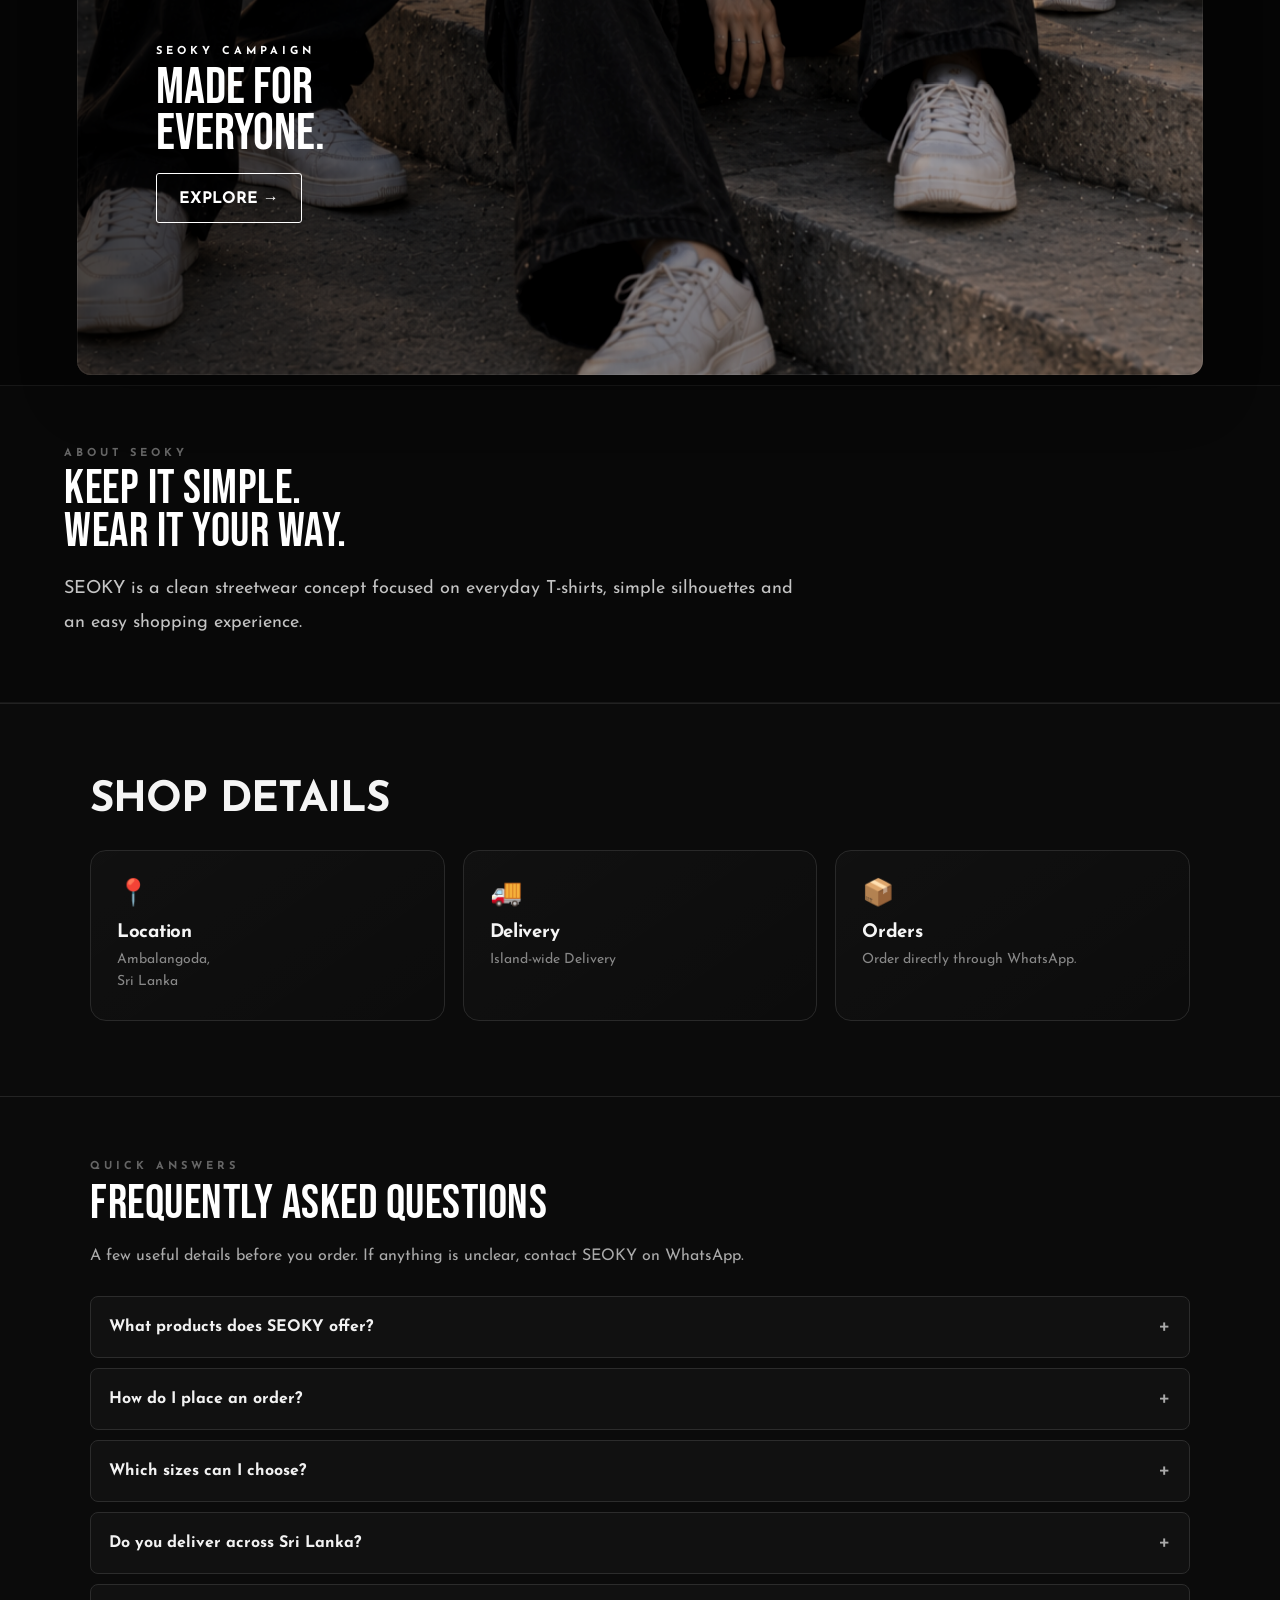
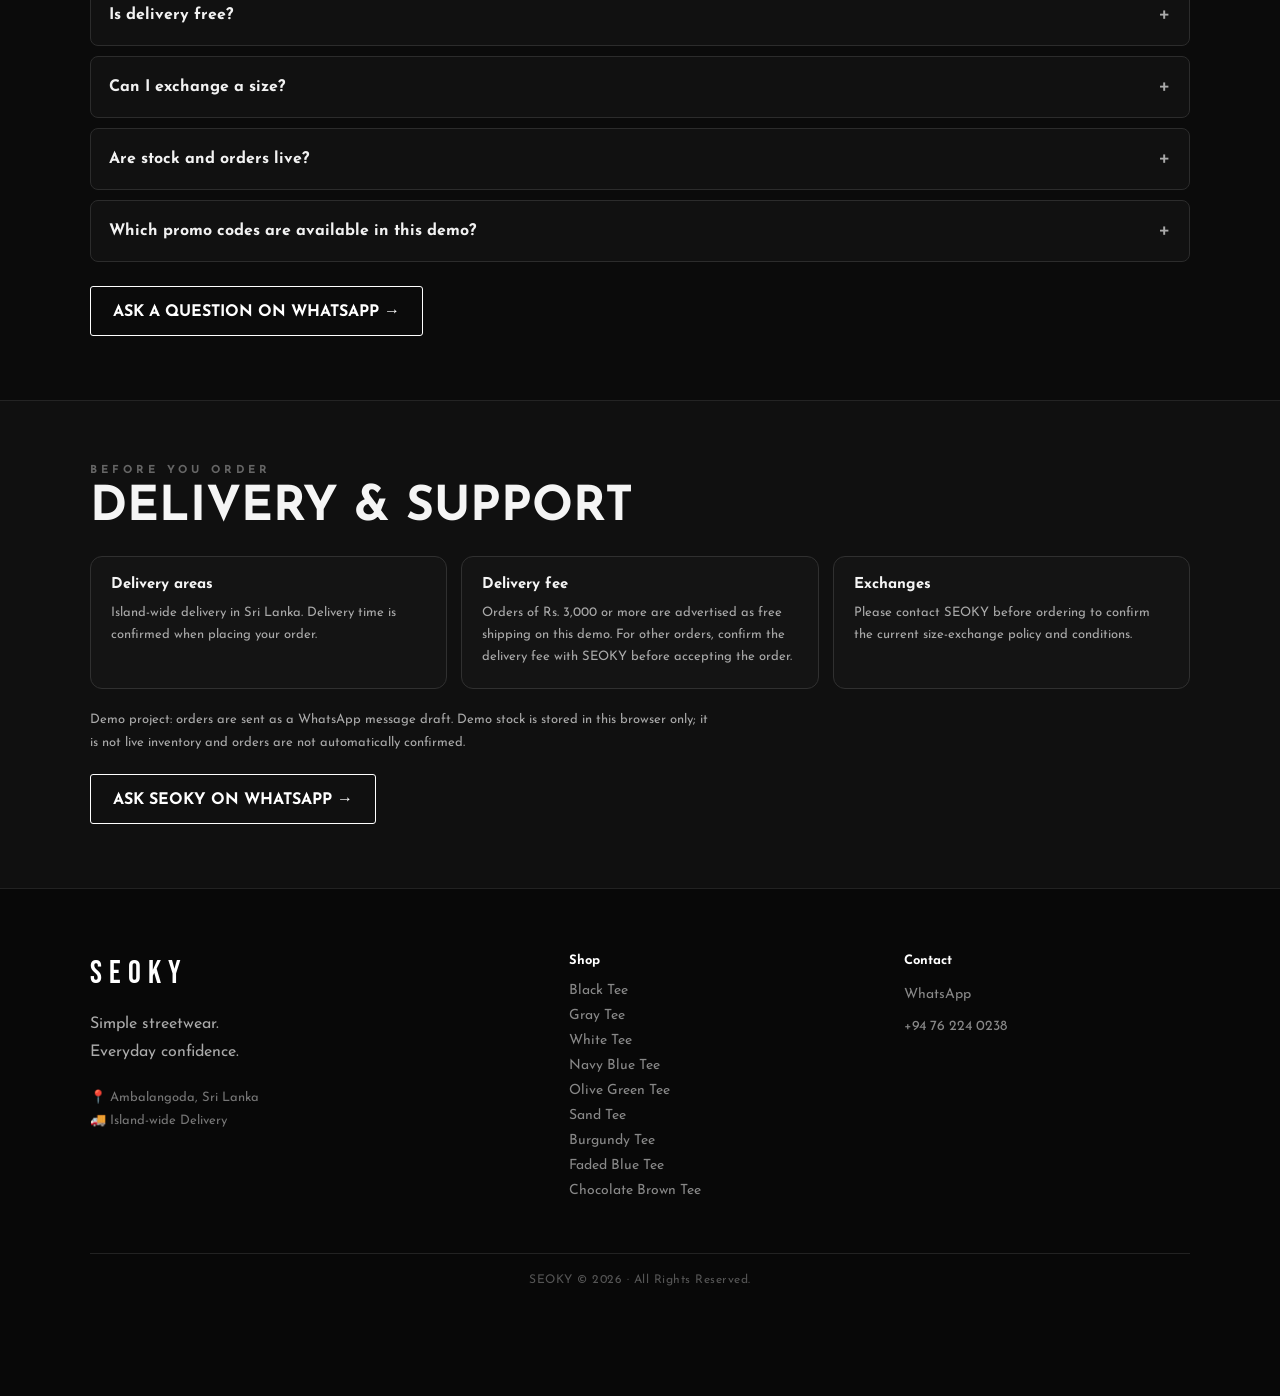
==== commit 73ee5e9a: "Add files via upload" ====
--- a/index.html
+++ b/index.html
@@ -5,6 +5,14 @@
 <meta name="viewport" content="width=device-width, initial-scale=1.0">
 <meta name="theme-color" content="#080808">
 <link rel="manifest" href="manifest.json">
+<link rel="icon" type="image/svg+xml" href="favicon.svg">
+<link rel="icon" type="image/png" sizes="32x32" href="favicon-32.png">
+<link rel="icon" type="image/png" sizes="16x16" href="favicon-16.png">
+<link rel="apple-touch-icon" sizes="180x180" href="apple-touch-icon.png">
+<meta name="mobile-web-app-capable" content="yes">
+<meta name="apple-mobile-web-app-capable" content="yes">
+<meta name="apple-mobile-web-app-status-bar-style" content="black-translucent">
+<meta name="apple-mobile-web-app-title" content="SEOKY">
 <meta name="color-scheme" content="dark">
 <title>SEOKY — Everyday Streetwear T-Shirts</title>
 <meta name="description" content="Discover SEOKY everyday streetwear T-shirts in versatile colors. Simple style, easy WhatsApp ordering, and island-wide delivery in Sri Lanka.">
@@ -906,7 +914,6 @@
 
       <p>WhatsApp</p>
       <p>+94 76 224 0238</p>
-      <button type="button" class="seoky-admin-launch" onclick="openSeokyAdmin()">DEMO ADMIN ↗</button>
 
     </div>
 
@@ -1239,6 +1246,16 @@
 
     </table>
 
+    <div class="seoky-size-helper">
+      <h3>FIND YOUR SIZE</h3>
+      <p>Measure around the fullest part of your chest, in inches:</p>
+      <div class="seoky-size-helper-row">
+        <input id="seokyChestInput" type="number" min="28" max="62" step="0.5" inputmode="decimal" placeholder="e.g. 39" aria-label="Chest measurement in inches">
+        <button type="button" onclick="seokyFindMySize()">FIND MY SIZE</button>
+      </div>
+      <p class="seoky-size-helper-result" id="seokySizeResult" aria-live="polite"></p>
+    </div>
+
     <p
       style="
         color:#777;
@@ -1622,17 +1639,6 @@
 
 
 
-<div class="seoky-admin-overlay" id="seokyAdminOverlay" role="dialog" aria-modal="true" aria-labelledby="seokyAdminTitle" onclick="if(event.target===this)closeSeokyAdmin()">
-  <section class="seoky-admin-panel">
-    <div class="seoky-admin-head"><div><h2 id="seokyAdminTitle">SEOKY ADMIN</h2><p>Manage demo prices and stock for all 9 tee colors.</p></div><button class="seoky-admin-close" type="button" aria-label="Close admin panel" onclick="closeSeokyAdmin()">×</button></div>
-    <div class="seoky-admin-warning"><strong>Demo only:</strong> settings are stored in this browser only. This PIN is not secure authentication and the panel is not connected to a shared inventory database. Do not use it for a real live store.</div>
-    <div class="seoky-admin-table-wrap"><table class="seoky-admin-table"><thead><tr><th>PRODUCT</th><th>PRICE (LKR)</th><th>DEMO STOCK</th></tr></thead><tbody id="seokyAdminRows"></tbody></table></div>
-    <div class="seoky-admin-actions"><button class="primary" type="button" onclick="saveSeokyAdminSettings()">SAVE CHANGES</button><button type="button" onclick="resetSeokyAdminSettings()">RESET TO DEFAULTS</button><button type="button" onclick="closeSeokyAdmin()">CLOSE</button></div>
-    <div class="seoky-admin-status" id="seokyAdminStatus" role="status" aria-live="polite"></div>
-  </section>
-</div>
-
-
 <script src="script.js" defer></script>
 </body>
 </html>
--- a/style.css
+++ b/style.css
@@ -3065,29 +3065,6 @@
 @media(max-width:430px){.products{grid-template-columns:1fr}.hero h1{font-size:clamp(52px,17vw,82px)}.menu-card{right:8px;width:min(285px,calc(100vw - 16px))}}
 @media(prefers-reduced-motion:reduce){*,*::before,*::after{scroll-behavior:auto!important;animation-duration:.001ms!important;animation-iteration-count:1!important;transition-duration:.001ms!important}}
 
-/* SEOKY DEMO ADMIN PANEL */
-.seoky-admin-launch{margin-top:12px;padding:9px 12px;background:transparent;border:1px solid #555;color:#ddd;border-radius:5px;font-size:10px;font-weight:800;letter-spacing:.12em;cursor:pointer}
-.seoky-admin-launch:hover{background:#fff;color:#111;border-color:#fff}
-.seoky-admin-overlay{position:fixed;inset:0;z-index:10050;display:none;align-items:center;justify-content:center;padding:16px;background:rgba(0,0,0,.82);backdrop-filter:blur(8px)}
-.seoky-admin-overlay.open{display:flex}
-.seoky-admin-panel{width:min(900px,100%);max-height:92vh;overflow:auto;background:#101010;border:1px solid #343434;border-radius:14px;color:#f4f4f4;padding:22px;box-shadow:0 24px 90px #000}
-.seoky-admin-head{display:flex;justify-content:space-between;align-items:flex-start;gap:16px;margin-bottom:18px}
-.seoky-admin-head h2{font-size:27px;letter-spacing:.08em;margin:0 0 6px}
-.seoky-admin-head p{font-size:12px;color:#aaa;line-height:1.6;margin:0}
-.seoky-admin-close{background:#222;border:1px solid #444;color:#fff;border-radius:7px;width:38px;height:38px;font-size:22px;cursor:pointer;flex-shrink:0}
-.seoky-admin-warning{padding:12px 14px;background:#241f14;border:1px solid #544627;color:#e8d8ad;border-radius:8px;font-size:12px;line-height:1.6;margin-bottom:16px}
-.seoky-admin-table-wrap{overflow-x:auto;border:1px solid #2b2b2b;border-radius:8px}
-.seoky-admin-table{width:100%;border-collapse:collapse;min-width:520px;font-size:12px}
-.seoky-admin-table th,.seoky-admin-table td{padding:11px 10px;text-align:left;border-bottom:1px solid #292929}
-.seoky-admin-table th{background:#1a1a1a;color:#aaa;font-size:10px;letter-spacing:.1em}
-.seoky-admin-table tr:last-child td{border-bottom:0}
-.seoky-admin-table input{width:100%;min-width:85px;padding:10px;background:#080808;color:#fff;border:1px solid #444;border-radius:6px;font:inherit}
-.seoky-admin-table input:focus{outline:1px solid #ddd;border-color:#ddd}
-.seoky-admin-actions{display:flex;flex-wrap:wrap;gap:9px;margin-top:16px;align-items:center}
-.seoky-admin-actions button{padding:11px 15px;border-radius:6px;border:1px solid #555;background:#222;color:#fff;font-size:11px;font-weight:800;letter-spacing:.08em;cursor:pointer}
-.seoky-admin-actions .primary{background:#f4f4f4;color:#111;border-color:#f4f4f4}
-.seoky-admin-status{font-size:12px;color:#9bd8a9;min-height:18px;margin-top:10px}
-@media(max-width:600px){.seoky-admin-panel{padding:16px}.seoky-admin-head h2{font-size:22px}.seoky-admin-table th,.seoky-admin-table td{padding:9px 7px}}
 
 /* Extracted from original inline <style> blocks in original order */
 
@@ -4076,3 +4053,106 @@
   html { scroll-behavior: auto !important; }
   .seoky-faq-list details { transition: none !important; }
 }
+
+/* =====================================================
+   SEOKY LEVEL-UP — find your size, hero cinema, smooth
+   entrance, wow + premium layers (added Oct 2026)
+===================================================== */
+
+/* ---- find your size helper ---- */
+.seoky-size-helper{margin-top:22px;padding-top:18px;border-top:1px solid #333;text-align:left}
+.seoky-size-helper h3{font-size:14px;letter-spacing:.14em;margin-bottom:6px;color:#fff}
+.seoky-size-helper p{color:#999;font-size:13px;line-height:1.5}
+.seoky-size-helper-row{display:flex;gap:10px;margin-top:12px}
+.seoky-size-helper-row input{flex:1;min-width:0;background:#161616;border:1px solid #3a3a3a;color:#fff;border-radius:8px;padding:11px 13px;outline:none}
+.seoky-size-helper-row input:focus{border-color:#aaa}
+.seoky-size-helper-row button{background:#fff;color:#000;border-radius:8px;padding:11px 16px;font-weight:700;font-size:12px;letter-spacing:.07em;white-space:nowrap}
+.seoky-size-helper-result{margin-top:12px;font-weight:700;color:#fff !important;min-height:19px}
+
+/* ---- shipping bar: buttery fill + sheen ---- */
+.shipping-bar i{transition:width .8s cubic-bezier(.16,1,.3,1) !important;position:relative}
+.shipping-bar i::after{content:"";position:absolute;inset:0;background:linear-gradient(100deg,transparent 30%,rgba(255,255,255,.5) 50%,transparent 70%);transform:translateX(-120%);animation:seokyBarSheen 2.6s ease-in-out infinite}
+@keyframes seokyBarSheen{0%{transform:translateX(-120%)}55%,100%{transform:translateX(120%)}}
+
+/* ---- smooth product entrance ---- */
+.product.revealed{animation:seokyCardIn .95s cubic-bezier(.16,1,.3,1) both;animation-delay:var(--enter-delay,0ms)}
+.product.revealed.entered{animation:none;opacity:1}
+@keyframes seokyCardIn{from{opacity:0;transform:translateY(18px) scale(.985)}to{opacity:1;transform:translateY(0) scale(1)}}
+
+/* ---- hero cinema ---- */
+.hero{animation:seokyHeroReveal 1.25s cubic-bezier(.7,0,.2,1) both}
+@keyframes seokyHeroReveal{from{clip-path:inset(0 0 100% 0)}to{clip-path:inset(0 0 0 0)}}
+.hero-slide{transition:opacity 1.5s cubic-bezier(.45,0,.2,1),visibility 1.5s}
+.hero-slide img{transition:none}
+.hero-slide.active img{animation:seokyKenBurns 7.5s cubic-bezier(.25,.6,.25,1) both}
+.hero-slider .hero-slide:nth-child(2) img{animation-name:seokyKenBurnsAlt}
+@keyframes seokyKenBurns{from{transform:scale(1.13) translateX(0)}to{transform:scale(1.03) translateX(-1.6%)}}
+@keyframes seokyKenBurnsAlt{from{transform:scale(1.13) translateX(0)}to{transform:scale(1.03) translateX(1.6%)}}
+.hero-content .eyebrow{animation:seokyHeroIn .9s cubic-bezier(.16,1,.3,1) .05s both}
+.hero-content .cta{animation:seokyHeroIn .9s cubic-bezier(.16,1,.3,1) .55s both,seokyCtaGlow 2.8s ease-in-out 1.8s infinite}
+@keyframes seokyHeroIn{from{opacity:0;transform:translateY(34px);filter:blur(6px)}to{opacity:1;transform:translateY(0);filter:blur(0)}}
+@keyframes seokyCtaGlow{0%,100%{box-shadow:0 0 0 rgba(255,255,255,0)}50%{box-shadow:0 0 26px rgba(255,255,255,.35)}}
+.hero-content h1{animation:seokyLineUp 1.05s cubic-bezier(.16,1,.3,1) .18s both}
+@keyframes seokyLineUp{from{opacity:0;transform:translateY(46px) rotate(1.2deg)}to{opacity:1;transform:translateY(0) rotate(0)}}
+
+/* ---- wow: ticker marquee, title shine, glare, fly dot ---- */
+.ticker{overflow:hidden;justify-content:flex-start}
+.seoky-ticker-track{display:inline-flex;align-items:center;gap:56px;white-space:nowrap;padding-right:56px;animation:seokyMarquee 20s linear infinite;will-change:transform}
+@keyframes seokyMarquee{from{transform:translateX(0)}to{transform:translateX(-50%)}}
+.section.revealed h2{background:linear-gradient(100deg,#fff 42%,#8f8f8f 50%,#fff 58%);background-size:230% 100%;-webkit-background-clip:text;background-clip:text;color:transparent;animation:seokyTitleShine 1.7s ease .1s both}
+@keyframes seokyTitleShine{from{background-position:115% 0}to{background-position:-15% 0}}
+#shop .product .product-img::before{content:"";position:absolute;inset:0;z-index:2;pointer-events:none;background:radial-gradient(260px circle at var(--gx,50%) var(--gy,50%),rgba(255,255,255,.22),transparent 65%);opacity:0;transition:opacity .35s ease}
+#shop .product:hover .product-img::before{opacity:1}
+.seoky-fly-dot{position:fixed;z-index:9999;width:14px;height:14px;border-radius:50%;background:#fff;box-shadow:0 0 14px rgba(255,255,255,.8);pointer-events:none}
+
+/* ---- premium: grain, preloader, outlined marquee, settle, rules, ring ---- */
+body::after{content:"";position:fixed;inset:0;z-index:3000;pointer-events:none;opacity:.05;background-image:url("data:image/svg+xml,%3Csvg xmlns='http://www.w3.org/2000/svg' width='160' height='160'%3E%3Cfilter id='n'%3E%3CfeTurbulence type='fractalNoise' baseFrequency='0.9' numOctaves='2'/%3E%3C/filter%3E%3Crect width='160' height='160' filter='url(%23n)' opacity='0.55'/%3E%3C/svg%3E")}
+#seokyPreloader{position:fixed;inset:0;z-index:5000;background:#050505;display:flex;flex-direction:column;align-items:center;justify-content:center;gap:16px;transition:opacity .6s ease,visibility .6s;animation:seokyPreAutoHide .6s ease 3.4s both}
+#seokyPreloader.done{opacity:0;visibility:hidden}
+#seokyPreloader .seoky-pre-word{display:flex;gap:.08em;font-family:'Bebas Neue',sans-serif;font-size:clamp(52px,11vw,96px);letter-spacing:.06em;color:#fff;line-height:1}
+#seokyPreloader .seoky-pre-word span{opacity:0;transform:translateY(26px);animation:seokyPreLetter .7s cubic-bezier(.16,1,.3,1) both}
+#seokyPreloader .seoky-pre-sub{font-size:10px;letter-spacing:.5em;color:#8a8a8a;text-transform:uppercase}
+#seokyPreloader .seoky-pre-bar{width:min(220px,55vw);height:2px;background:#222;overflow:hidden;border-radius:2px}
+#seokyPreloader .seoky-pre-bar i{display:block;height:100%;width:0;background:#fff;animation:seokyPreFill 1.15s cubic-bezier(.65,0,.35,1) .15s both}
+@keyframes seokyPreLetter{to{opacity:1;transform:translateY(0)}}
+@keyframes seokyPreFill{to{width:100%}}
+@keyframes seokyPreAutoHide{to{opacity:0;visibility:hidden}}
+.seoky-marquee{overflow:hidden;padding:30px 0 4px;user-select:none}
+.seoky-marquee-track{display:flex;width:max-content;white-space:nowrap;animation:seokyMarquee 28s linear infinite;will-change:transform}
+.seoky-marquee-track span{font-family:'Bebas Neue',sans-serif;font-size:clamp(46px,7.5vw,88px);line-height:1;padding-right:.55em;color:transparent;-webkit-text-stroke:1px #454545}
+.seoky-marquee-track span.fill{color:#1d1d1d;-webkit-text-stroke:1px #2c2c2c}
+#shop .product.revealed .product-img img{animation:seokyImgSettle 1.3s cubic-bezier(.16,1,.3,1) both;animation-delay:var(--enter-delay,0ms)}
+#shop .product .product-img img.seoky-settled{animation:none}
+@keyframes seokyImgSettle{from{transform:scale(1.14)}to{transform:scale(1)}}
+.section .section-head{position:relative;padding-bottom:16px}
+.section .section-head::after{content:"";position:absolute;left:0;bottom:0;height:1px;width:100%;background:linear-gradient(90deg,rgba(255,255,255,.85),rgba(255,255,255,.08));transform:scaleX(0);transform-origin:left}
+.section.revealed .section-head::after{animation:seokyLineGrow 1.15s cubic-bezier(.16,1,.3,1) .15s both}
+@keyframes seokyLineGrow{to{transform:scaleX(1)}}
+#seokyCursorRing{position:fixed;left:0;top:0;z-index:4000;width:34px;height:34px;border:1px solid rgba(255,255,255,.45);border-radius:50%;pointer-events:none;transform:translate(-50%,-50%);transition:width .25s ease,height .25s ease,border-color .25s ease,opacity .3s ease;opacity:0}
+#seokyCursorRing.on{opacity:1}
+#seokyCursorRing.big{width:58px;height:58px;border-color:rgba(255,255,255,.9)}
+@media (pointer:coarse){#seokyCursorRing{display:none}}
+
+/* ---- cart cascade + title underline sweep ---- */
+.cart-drawer.seoky-just-opened .cart-item{animation:seokyCartIn .55s cubic-bezier(.16,1,.3,1) both}
+.cart-drawer.seoky-just-opened .cart-item:nth-child(2){animation-delay:.06s}
+.cart-drawer.seoky-just-opened .cart-item:nth-child(3){animation-delay:.12s}
+.cart-drawer.seoky-just-opened .cart-item:nth-child(4){animation-delay:.18s}
+.cart-drawer.seoky-just-opened .cart-item:nth-child(5){animation-delay:.24s}
+.cart-drawer.seoky-just-opened .cart-item:nth-child(6){animation-delay:.3s}
+@keyframes seokyCartIn{from{opacity:0;transform:translateX(26px)}to{opacity:1;transform:translateX(0)}}
+#shop .product-title{background-image:linear-gradient(currentColor,currentColor);background-size:0% 1px;background-repeat:no-repeat;background-position:0 100%;transition:background-size .5s cubic-bezier(.16,1,.3,1)}
+#shop .product:hover .product-title{background-size:100% 1px}
+
+@media (prefers-reduced-motion:reduce){
+  .product.revealed,.hero,.hero-content .eyebrow,.hero-content .cta,.hero-content h1,.hero-slide.active img,.section.revealed h2,.seoky-ticker-track,.seoky-marquee-track,#shop .product.revealed .product-img img,.section.revealed .section-head::after,.cart-drawer.seoky-just-opened .cart-item,#seokyPreloader .seoky-pre-word span,#seokyPreloader .seoky-pre-bar i,.shipping-bar i::after{animation:none !important}
+  #seokyPreloader{display:none}
+  #shop .product .product-img img{transform:none}
+  .section .section-head::after{transform:scaleX(1)}
+}
+
+/* ---- pwa status pill (offline / update) ---- */
+.seoky-pill{position:fixed;left:50%;bottom:86px;transform:translate(-50%,16px);z-index:6000;background:#fff;color:#0a0a0a;font-size:12px;font-weight:700;letter-spacing:.04em;padding:11px 18px;border-radius:99px;box-shadow:0 12px 32px rgba(0,0,0,.45);opacity:0;pointer-events:none;transition:opacity .35s ease,transform .35s cubic-bezier(.16,1,.3,1);white-space:nowrap;max-width:92vw;text-overflow:ellipsis;overflow:hidden}
+.seoky-pill.show{opacity:1;transform:translate(-50%,0);pointer-events:auto}
+.seoky-pill.tap{cursor:pointer}
+@media (min-width:861px){.seoky-pill{bottom:26px}}
